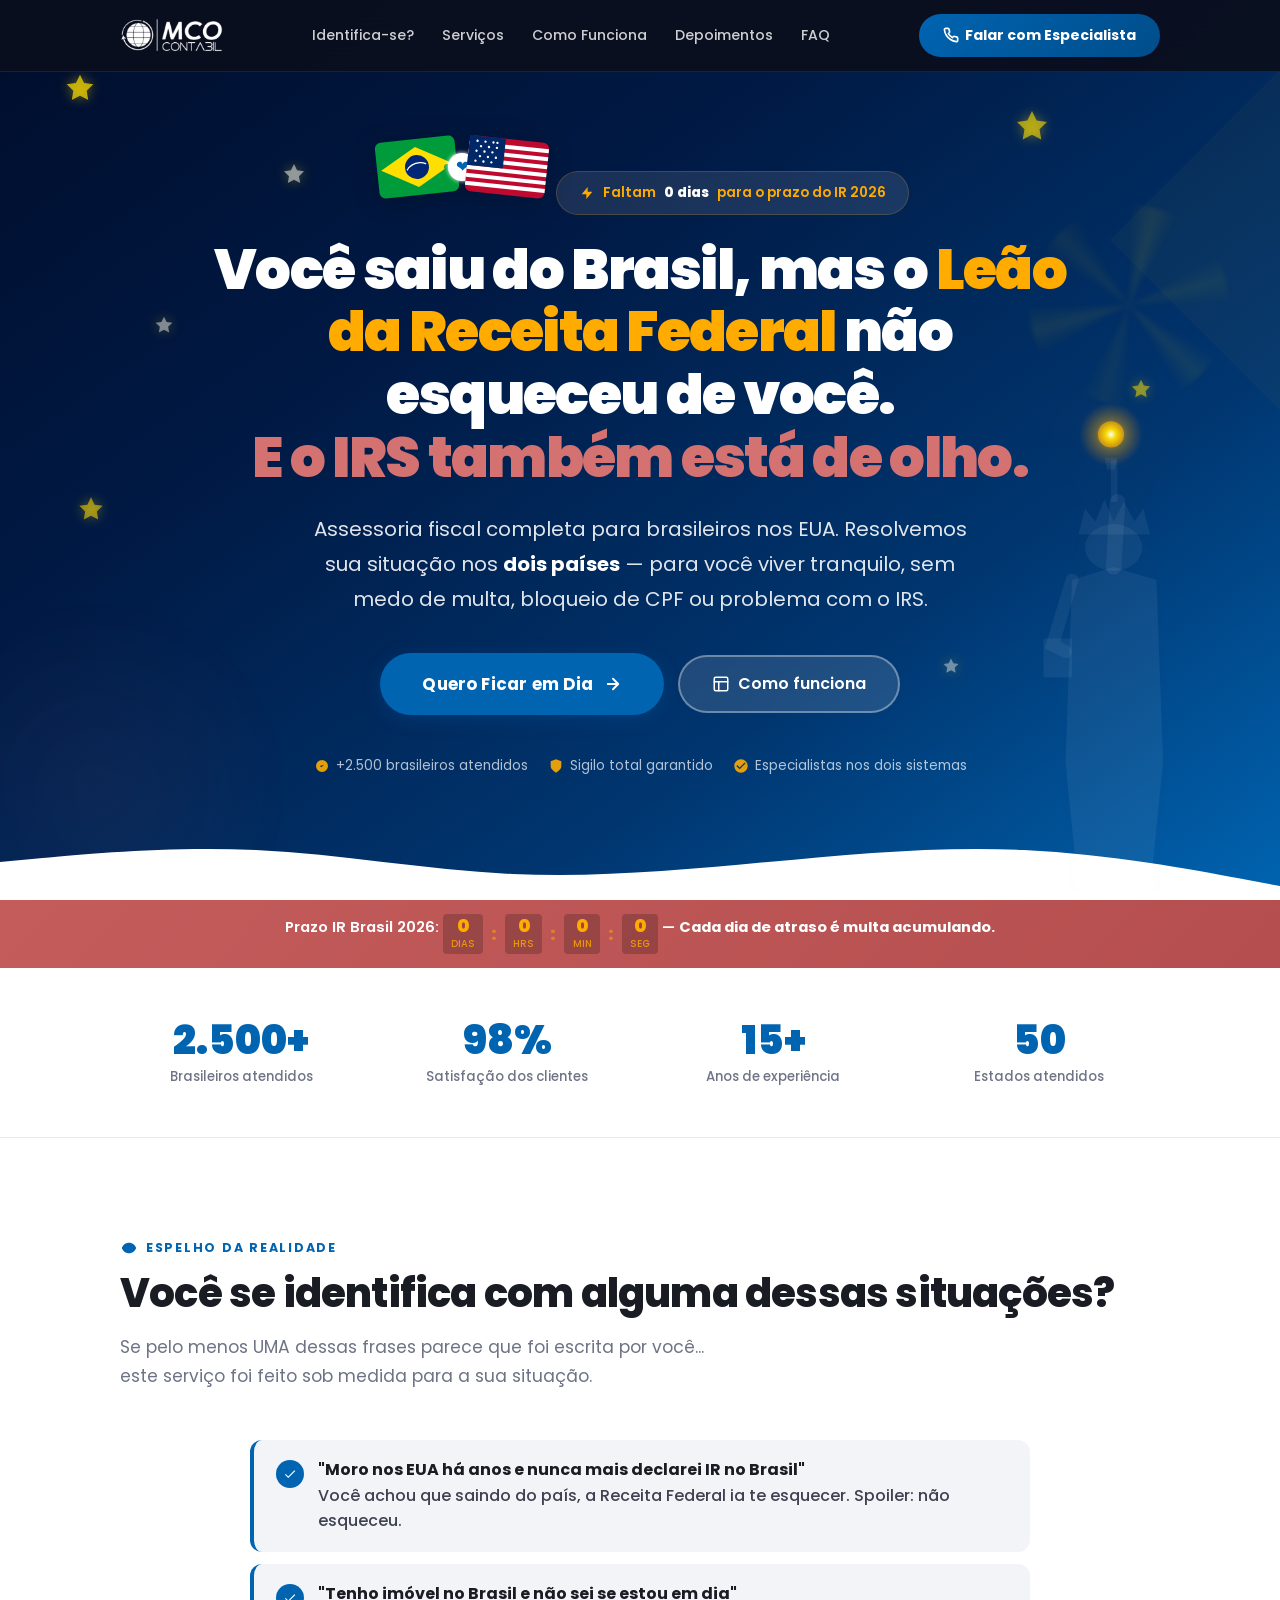
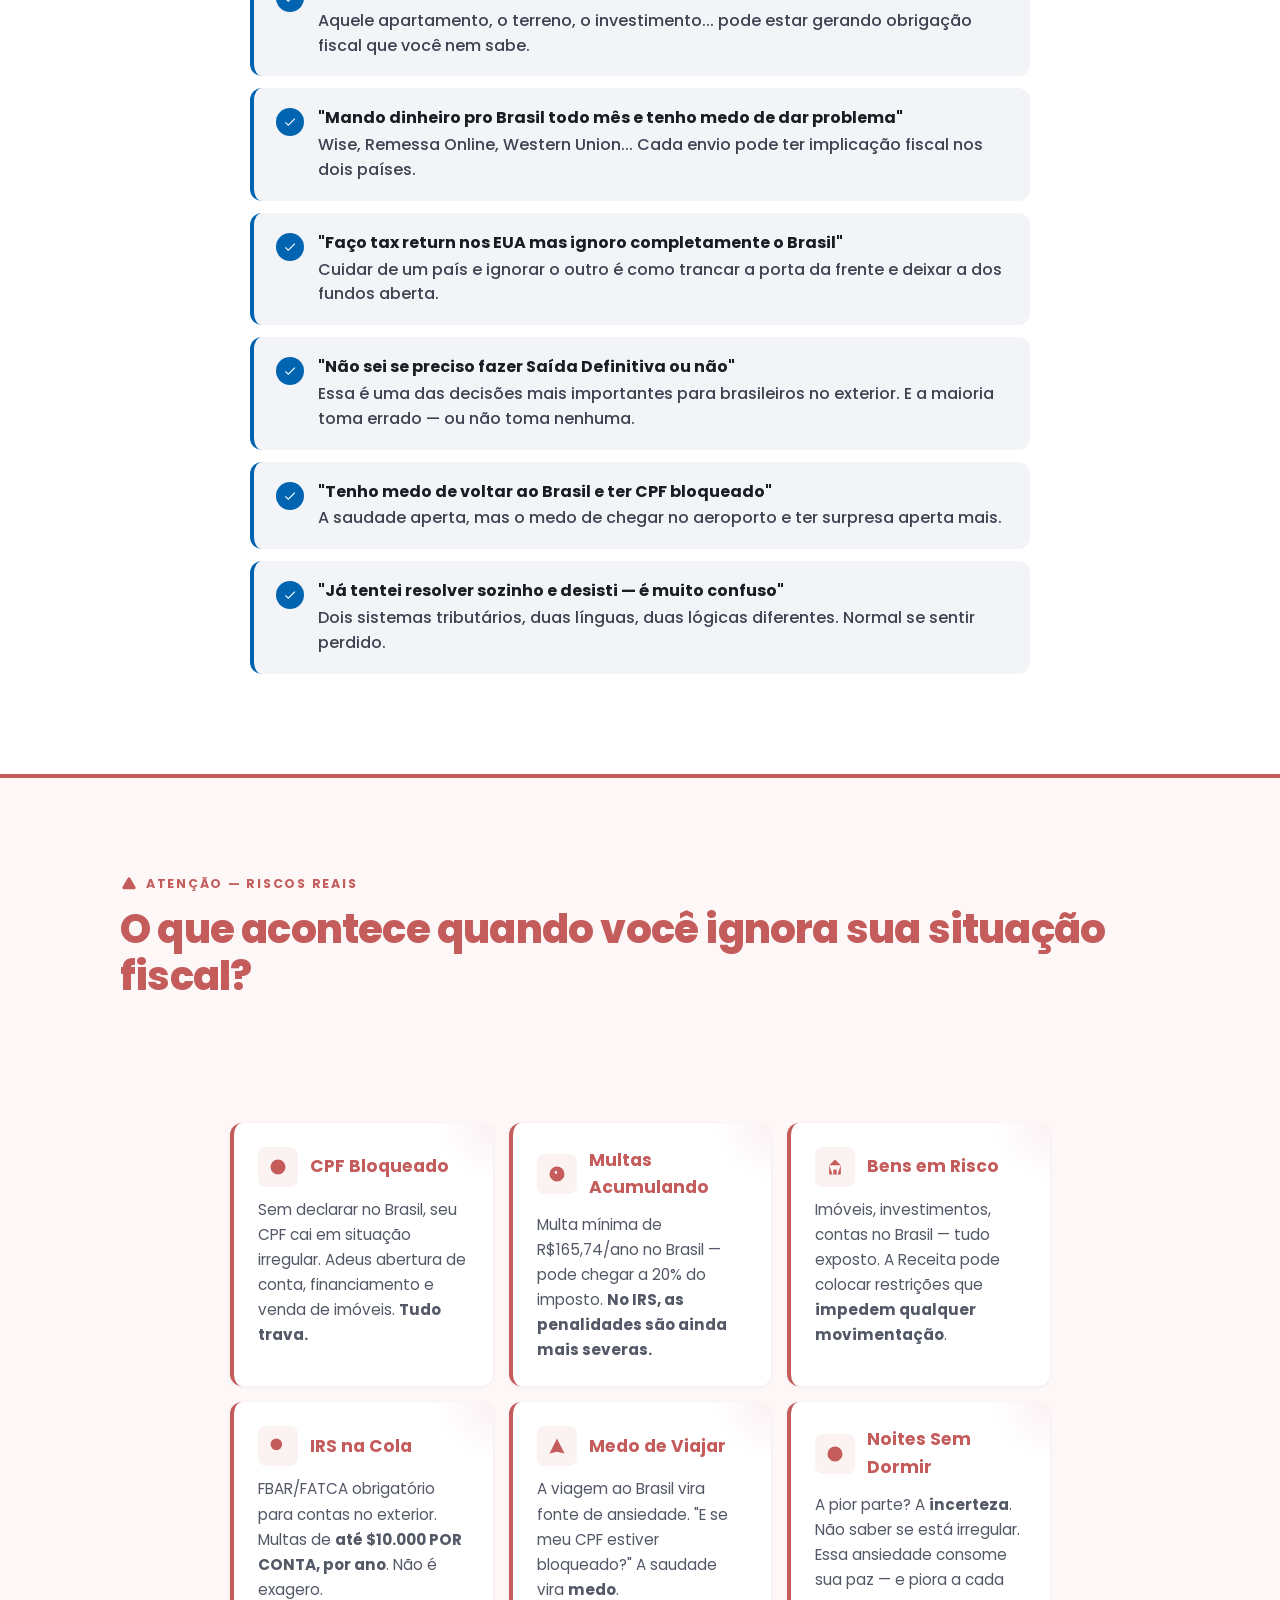
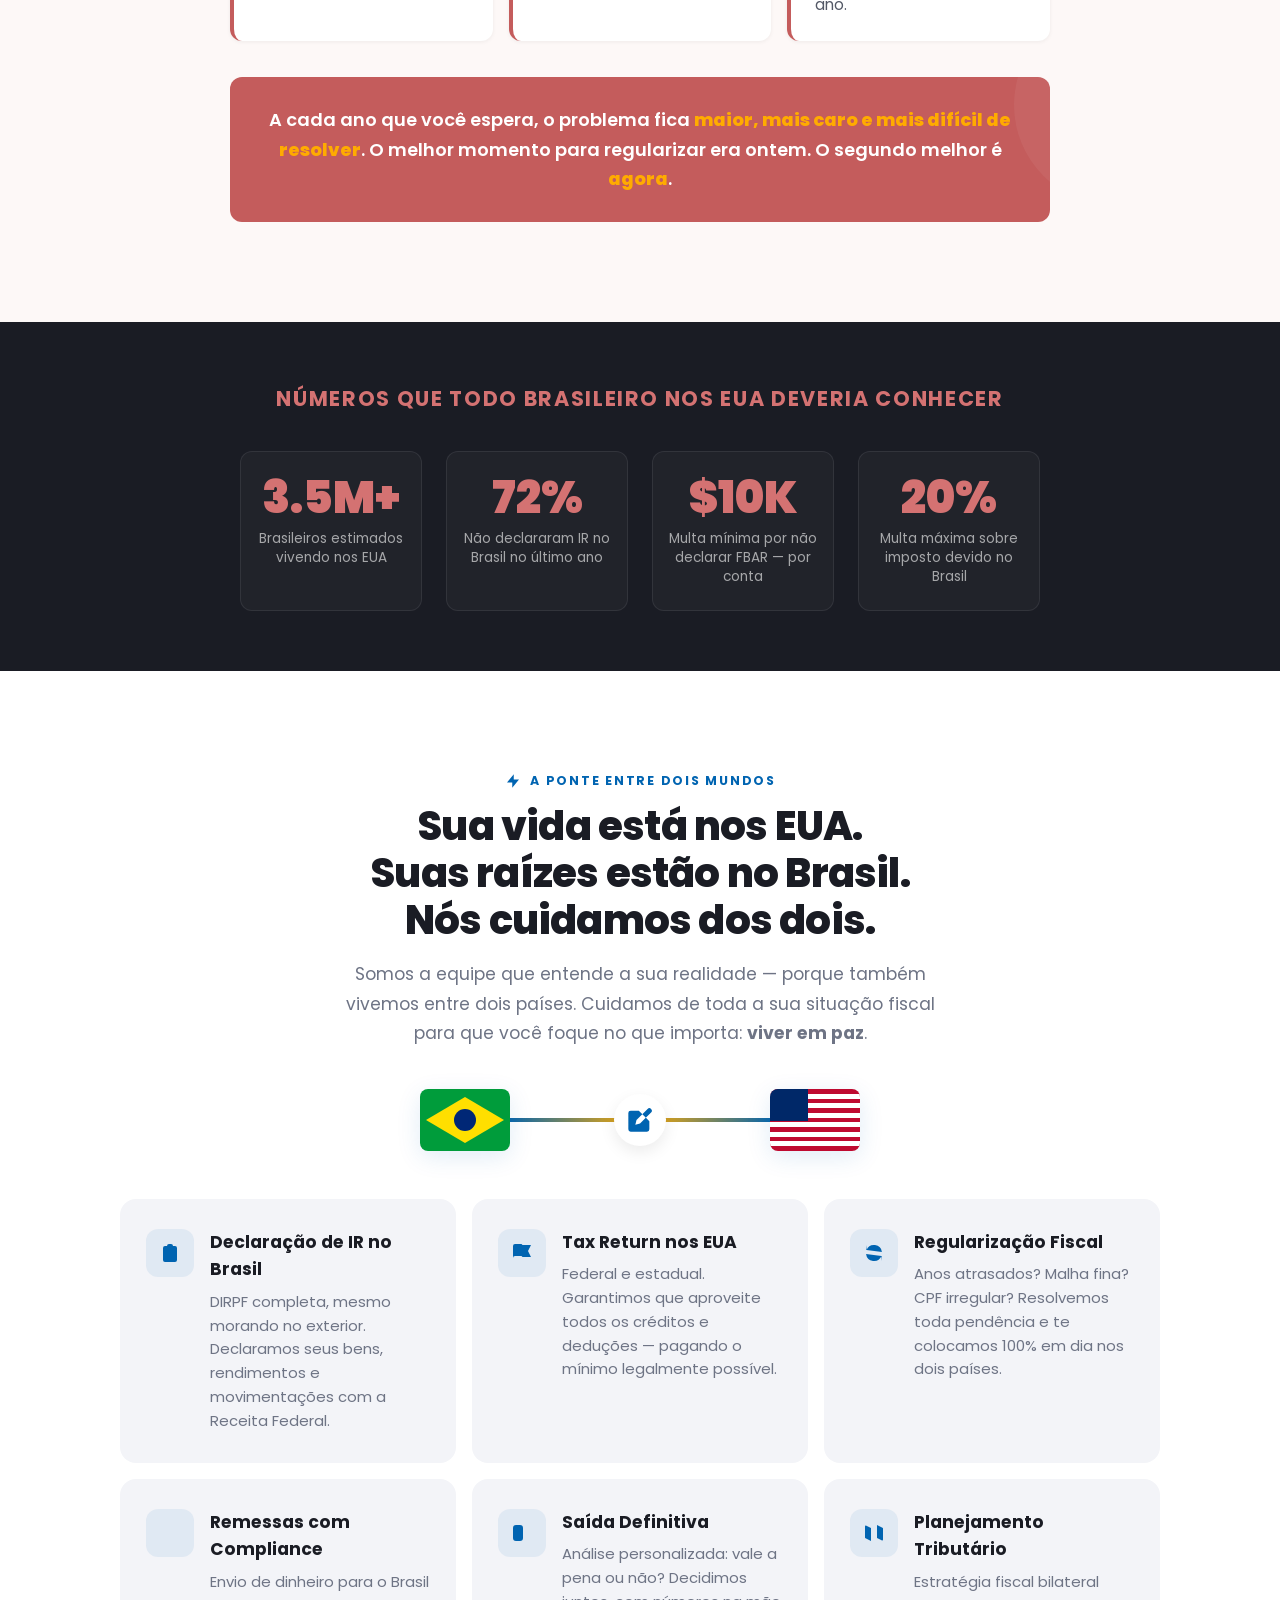
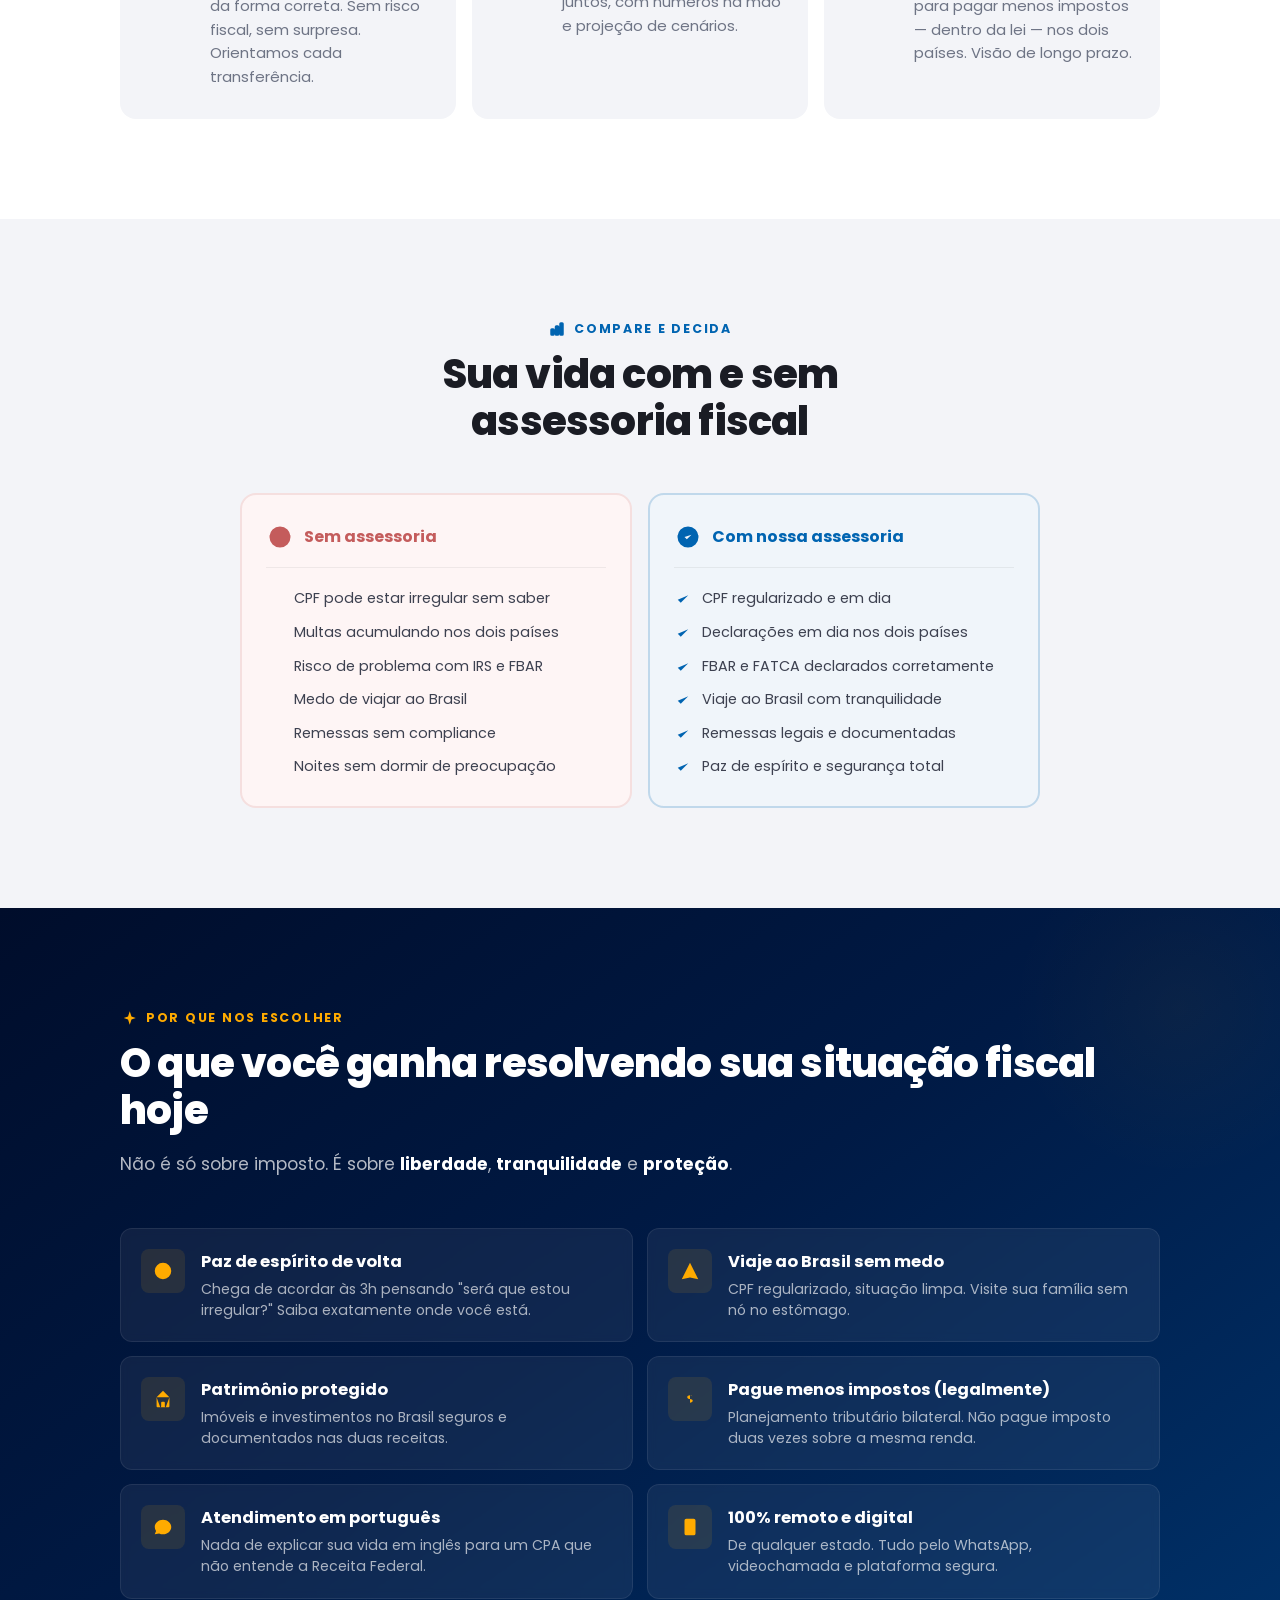
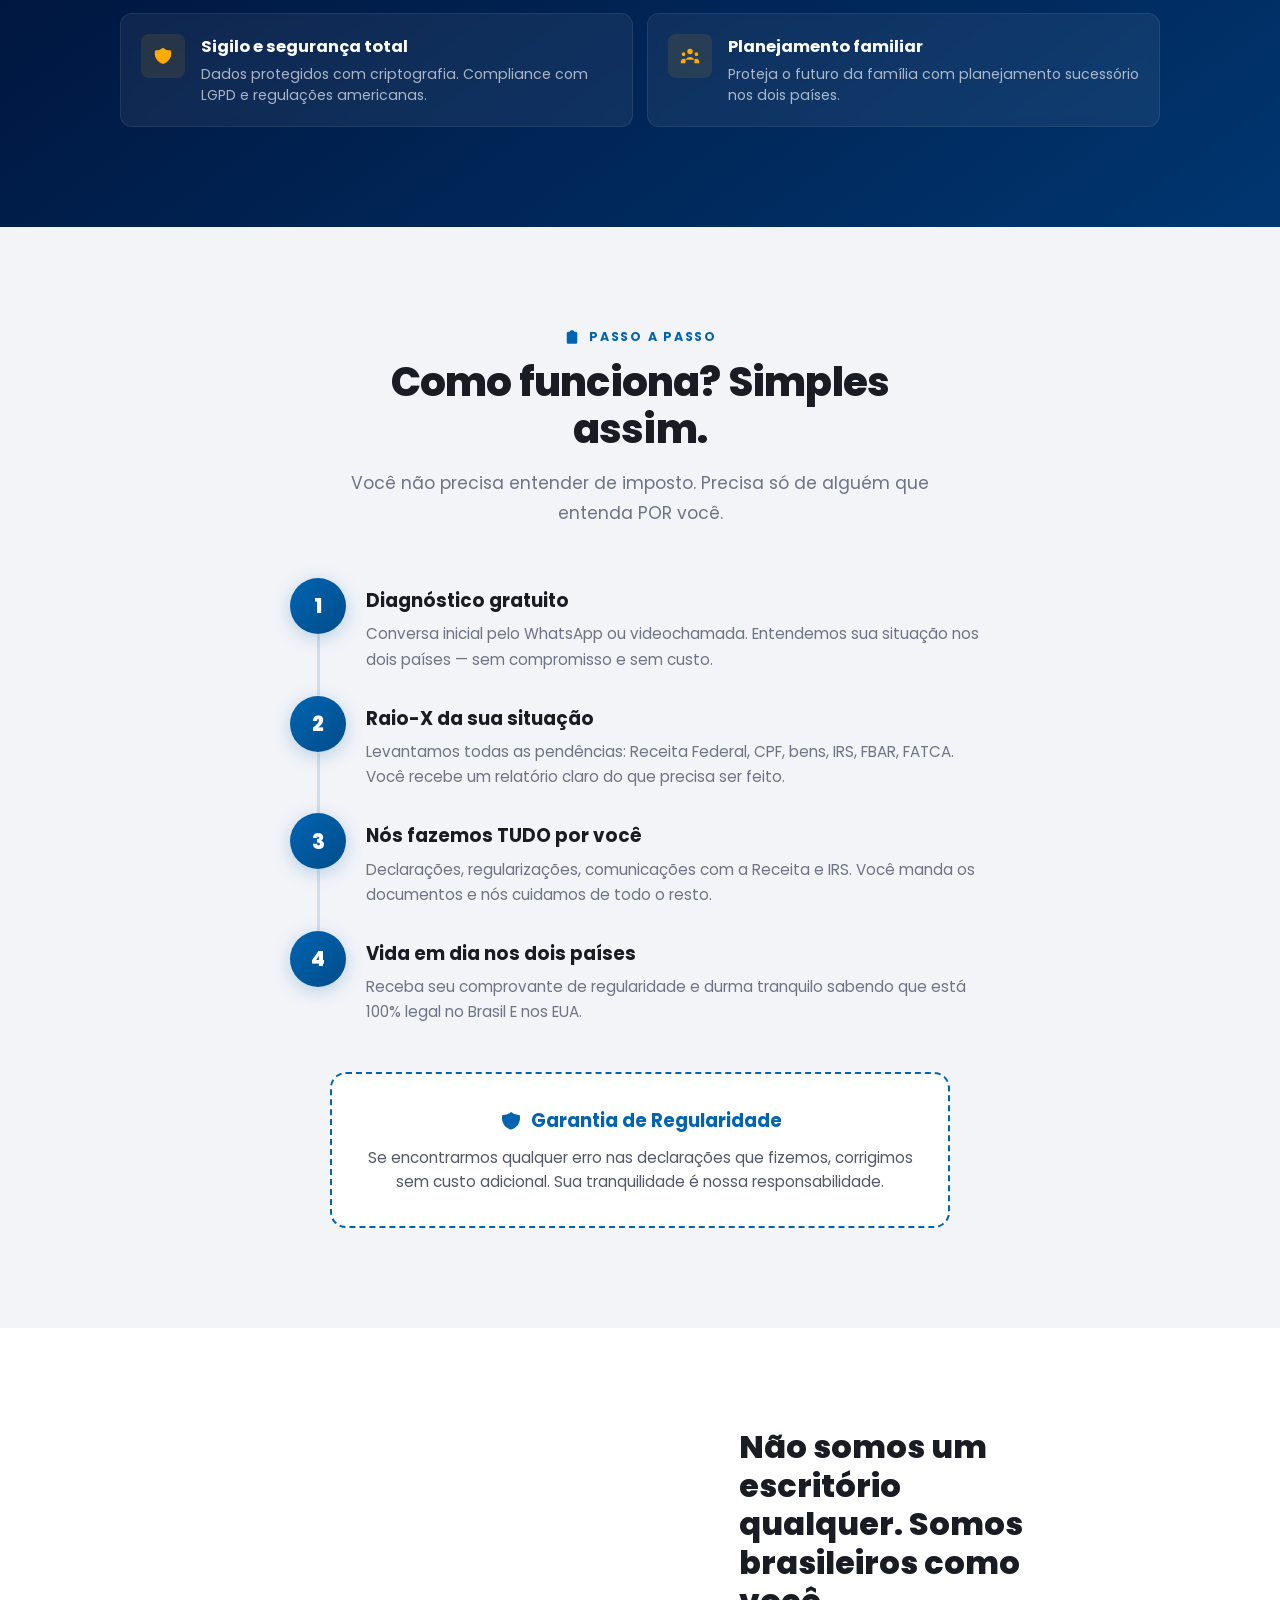
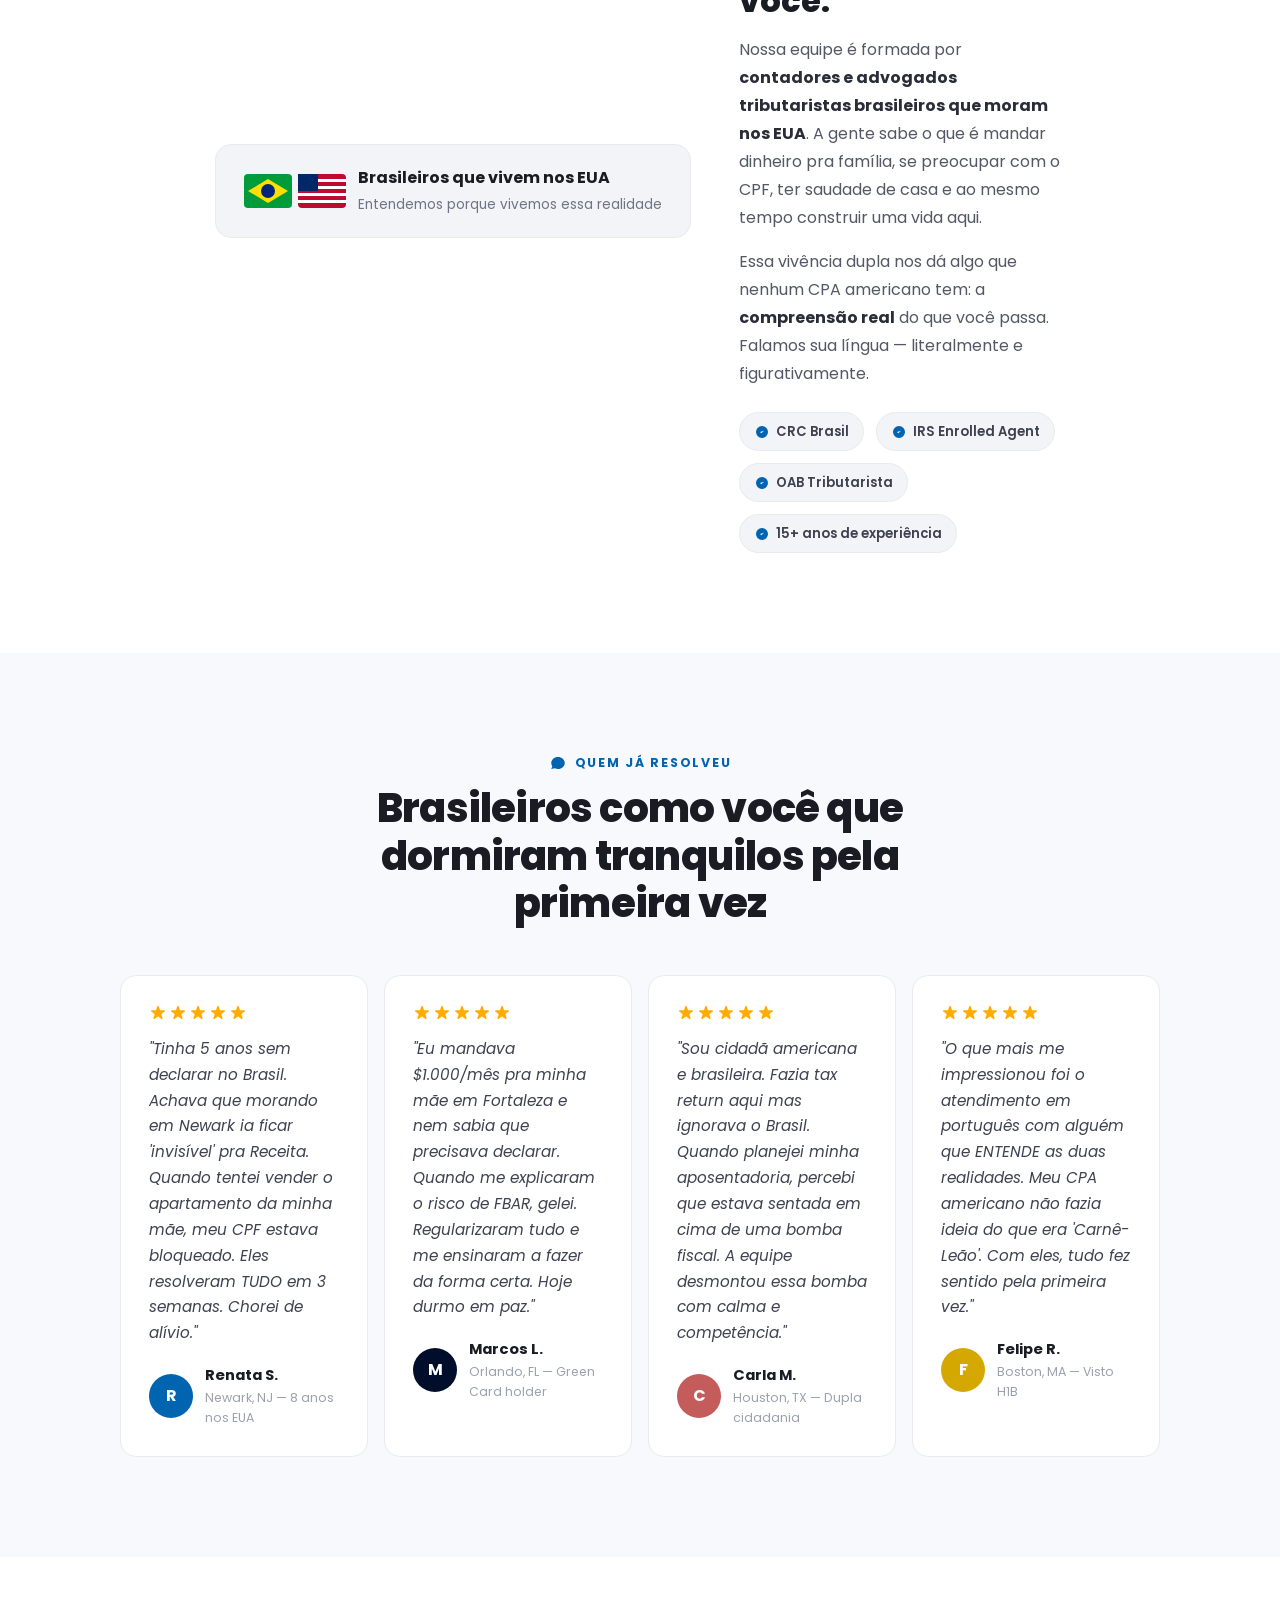
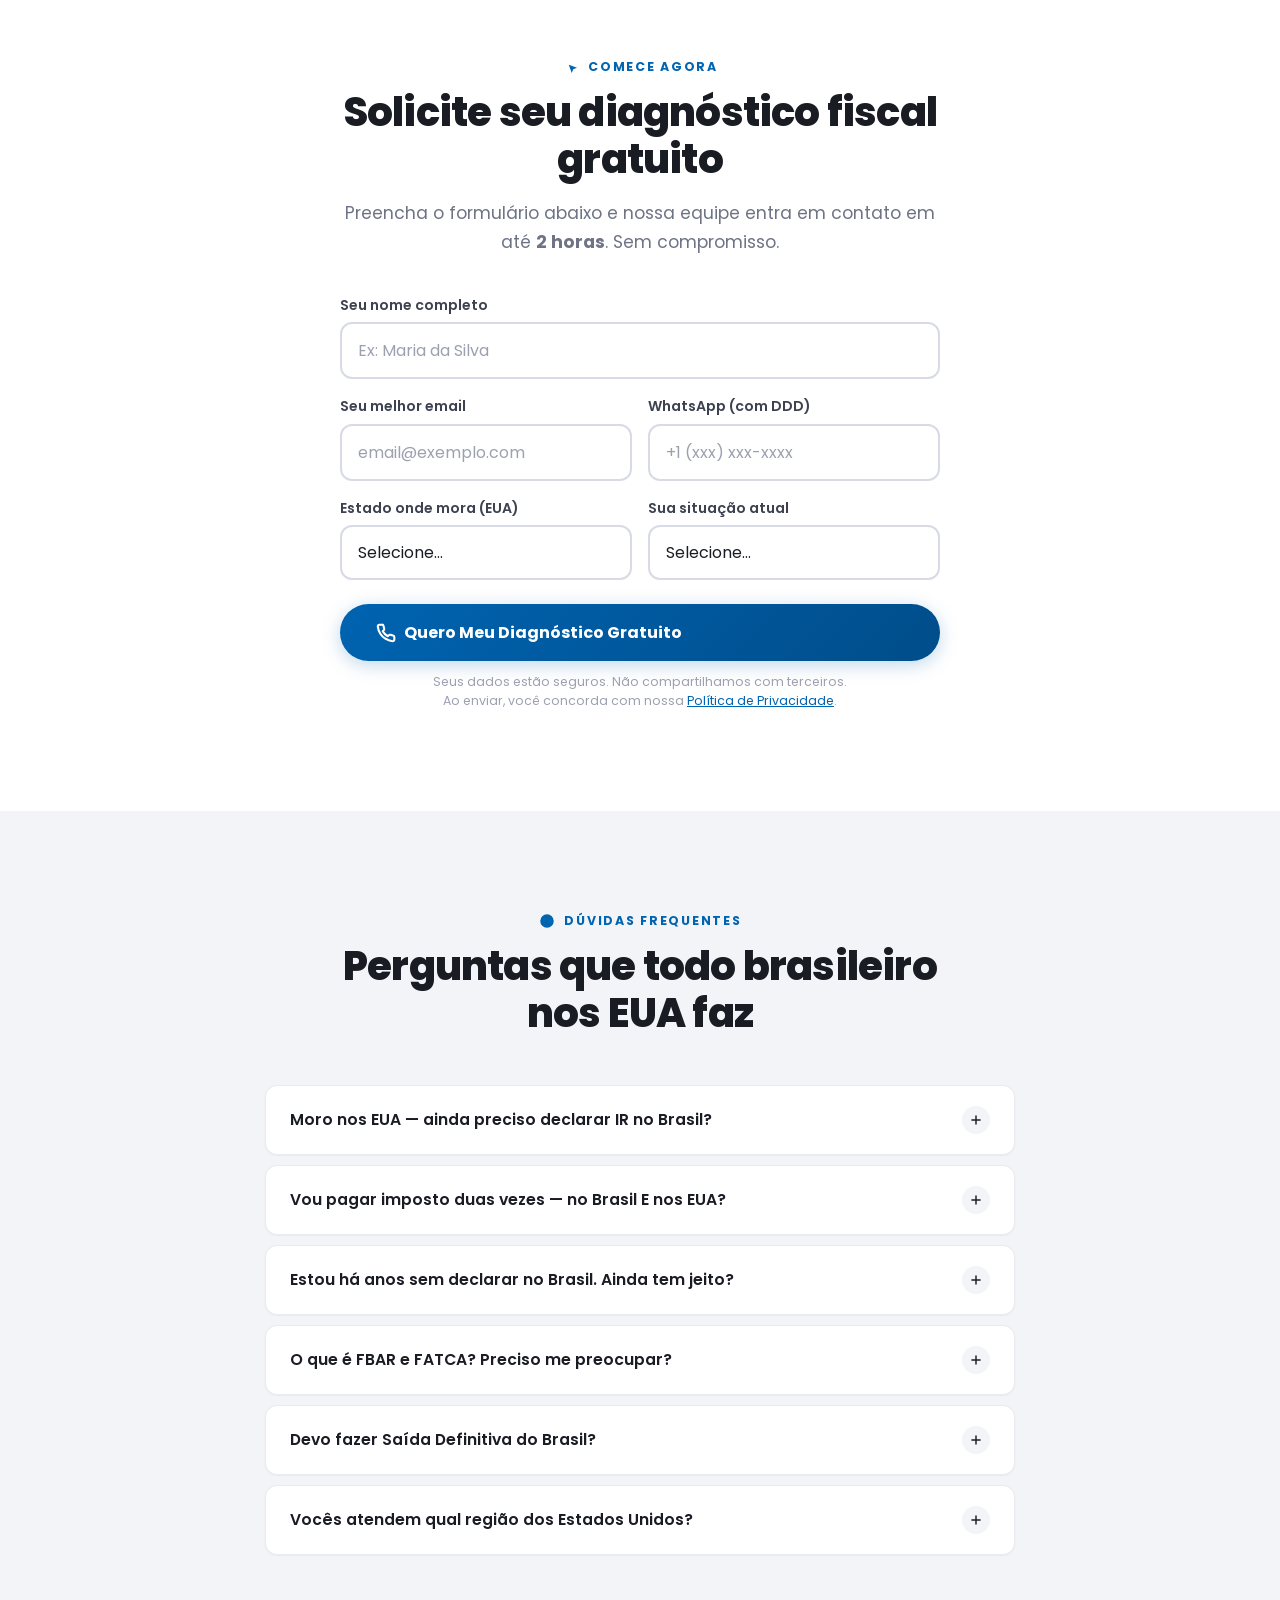
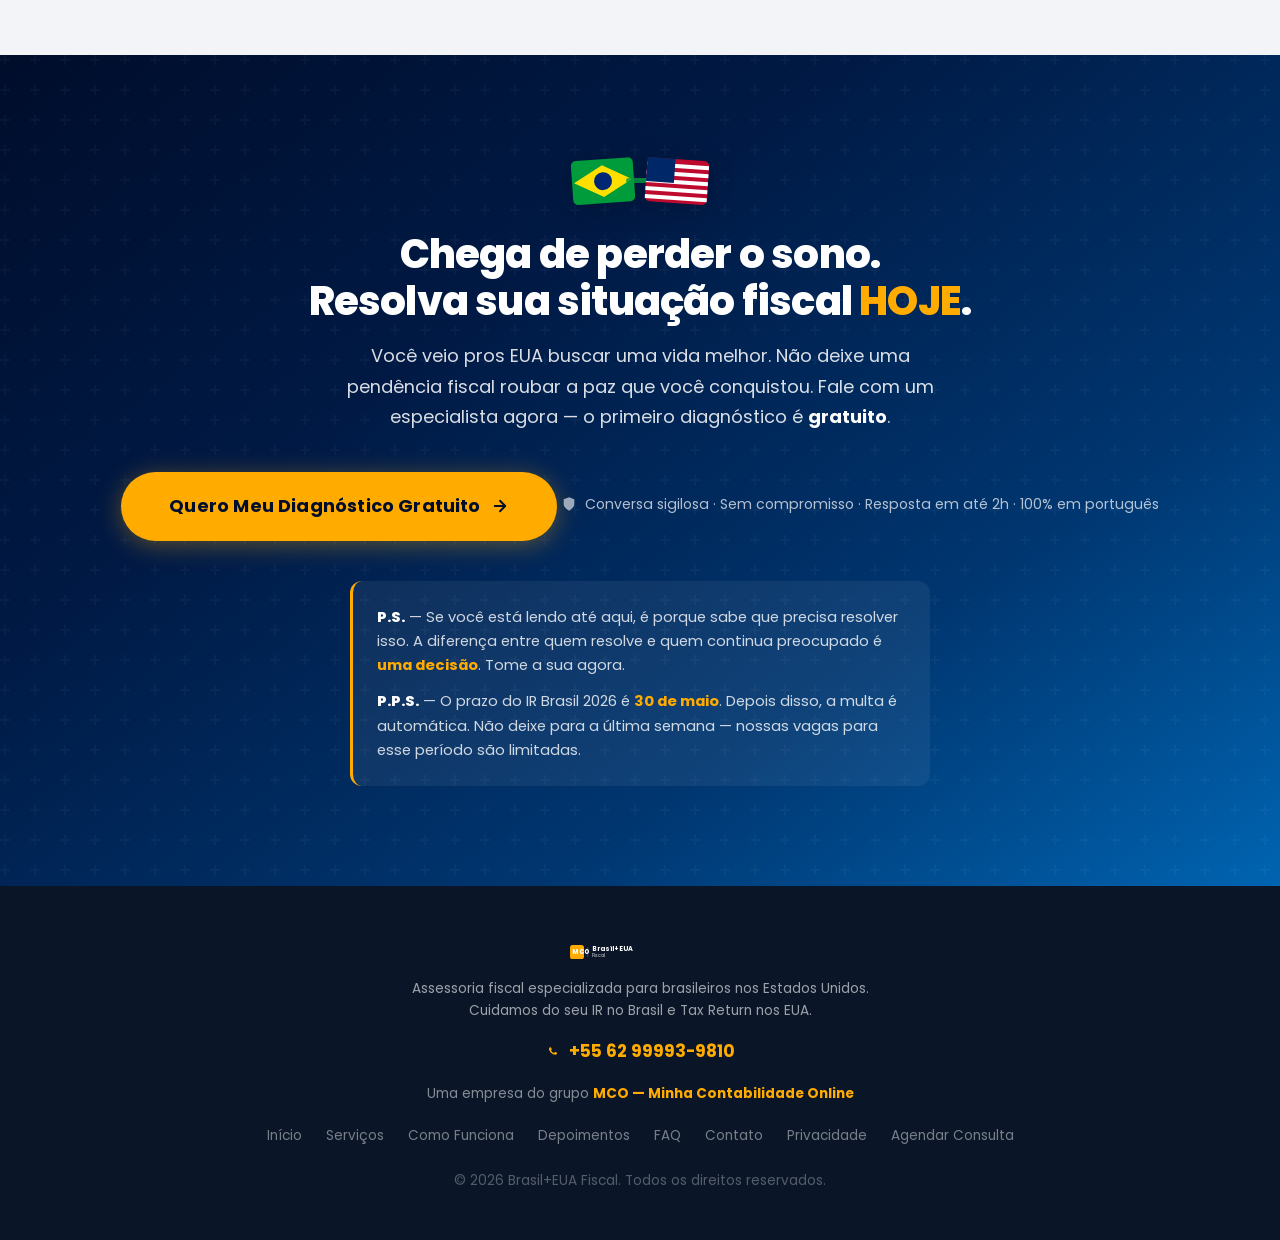
==== index.html @ 92f95b86 "feat: navbar escuro com logo branca MCO Contabil - Navbar background escuro (rgba(10,15,30,0.95)) - " ====
<!DOCTYPE html>
<html lang="pt-BR">
<head>
    <meta charset="UTF-8">
    <meta name="viewport" content="width=device-width, initial-scale=1.0">
    <title>Assessoria Fiscal para Brasileiros nos EUA | Brasil+EUA Fiscal</title>
    <meta name="description" content="Declaração de IR no Brasil e Tax Return nos EUA. Assessoria fiscal completa para brasileiros que moram nos Estados Unidos. Regularize sua situação nos dois países.">
    <meta name="keywords" content="imposto de renda Brasil exterior, tax return brasileiros EUA, FBAR, FATCA, saída definitiva, CPF irregular, assessoria fiscal bilateral">
    <meta property="og:title" content="Brasil+EUA Fiscal — Assessoria Fiscal para Brasileiros nos EUA">
    <meta property="og:description" content="Pare de perder o sono com sua situação fiscal. Cuidamos do seu IR no Brasil e Tax Return nos EUA.">
    <meta property="og:type" content="website">
    <meta name="robots" content="index, follow">
    <link rel="canonical" href="https://brasileuafiscal.com.br">

    <!-- Fonts — Poppins + Nunito Sans (identidade MCO) -->
    <link rel="preconnect" href="https://fonts.googleapis.com">
    <link rel="preconnect" href="https://fonts.gstatic.com" crossorigin>
    <link href="https://fonts.googleapis.com/css2?family=Poppins:wght@400;500;600;700;800;900&family=Nunito+Sans:wght@400;600;700&display=swap" rel="stylesheet">

    <!-- Styles -->
    <link rel="stylesheet" href="css/styles.css">

    <!-- GA4 (trocar G-XXXXXXXXXX pelo ID real) -->
    <!--
    <script async src="https://www.googletagmanager.com/gtag/js?id=G-XXXXXXXXXX"></script>
    <script>
        window.dataLayer = window.dataLayer || [];
        function gtag(){dataLayer.push(arguments);}
        gtag('js', new Date());
        gtag('config', 'G-XXXXXXXXXX');
    </script>
    -->

    <!-- Meta Pixel (trocar XXXXXXXXXXXXXXX pelo ID real) -->
    <!--
    <script>
        !function(f,b,e,v,n,t,s){if(f.fbq)return;n=f.fbq=function(){n.callMethod?
        n.callMethod.apply(n,arguments):n.queue.push(arguments)};if(!f._fbq)f._fbq=n;
        n.push=n;n.loaded=!0;n.version='2.0';n.queue=[];t=b.createElement(e);t.async=!0;
        t.src=v;s=b.getElementsByTagName(e)[0];s.parentNode.insertBefore(t,s)}(window,
        document,'script','https://connect.facebook.net/en_US/fbevents.js');
        fbq('init', 'XXXXXXXXXXXXXXX');
        fbq('track', 'PageView');
    </script>
    -->

    <!-- Favicon -->
    <link rel="icon" href="data:image/svg+xml,<svg xmlns='http://www.w3.org/2000/svg' viewBox='0 0 100 100'><rect width='100' height='100' rx='20' fill='%230064B1'/><text x='15' y='42' font-family='sans-serif' font-weight='800' font-size='30' fill='white'>BR</text><rect x='15' y='50' width='70' height='4' rx='2' fill='%23ffab00'/><text x='12' y='78' font-family='sans-serif' font-weight='800' font-size='30' fill='%23ffab00'>EUA</text></svg>">
</head>
<body>

    <!-- Scroll Progress -->
    <div class="scroll-progress"></div>

    <!-- ============================================
         NAVBAR
         ============================================ -->
    <nav class="navbar" id="navbar">
        <div class="container">
            <a href="#" class="navbar-brand">
                <img src="/assets/logo-mco-branca.webp" alt="MCO Contabil" style="height:36px">
            </a>

            <nav class="navbar-nav">
                <a href="#identifica">Identifica-se?</a>
                <a href="#solucao">Serviços</a>
                <a href="#como-funciona">Como Funciona</a>
                <a href="#depoimentos">Depoimentos</a>
                <a href="#faq">FAQ</a>
            </nav>

            <a href="#formulario" class="navbar-cta">
                <svg width="16" height="16" viewBox="0 0 24 24" fill="none" stroke="currentColor" stroke-width="2.5" stroke-linecap="round" stroke-linejoin="round"><path d="M22 16.92v3a2 2 0 01-2.18 2 19.79 19.79 0 01-8.63-3.07 19.5 19.5 0 01-6-6A19.79 19.79 0 012.12 4.18 2 2 0 014.11 2h3a2 2 0 012 1.72c.127.96.361 1.903.7 2.81a2 2 0 01-.45 2.11L8.09 9.91a16 16 0 006 6l1.27-1.27a2 2 0 012.11-.45c.907.339 1.85.573 2.81.7A2 2 0 0122 16.92z"/></svg>
                Falar com Especialista
            </a>

            <button class="hamburger" aria-label="Menu">
                <span></span>
                <span></span>
                <span></span>
            </button>
        </div>
    </nav>

    <!-- Mobile Menu -->
    <div class="mobile-menu-overlay"></div>
    <div class="mobile-menu">
        <a href="#identifica">Identifica-se?</a>
        <a href="#solucao">Serviços</a>
        <a href="#como-funciona">Como Funciona</a>
        <a href="#depoimentos">Depoimentos</a>
        <a href="#faq">FAQ</a>
        <a href="#formulario" class="navbar-cta">Falar com Especialista</a>
    </div>

    <!-- ============================================
         HERO
         ============================================ -->
    <section class="hero" id="inicio">
        <!-- Floating shapes -->
        <div class="hero-shape hero-shape-diamond"></div>
        <div class="hero-shape hero-shape-circle"></div>
        <div class="hero-shape hero-shape-stars"></div>

        <!-- American Dream Animation -->
        <div class="dream-scene" aria-hidden="true">
            <!-- Estrelas grandes e brilhantes -->
            <svg class="dream-star dream-star-1" viewBox="0 0 24 24"><path d="M12 2l3.09 6.26L22 9.27l-5 4.87 1.18 6.88L12 17.77l-6.18 3.25L7 14.14 2 9.27l6.91-1.01L12 2z" fill="currentColor"/></svg>
            <svg class="dream-star dream-star-2" viewBox="0 0 24 24"><path d="M12 2l3.09 6.26L22 9.27l-5 4.87 1.18 6.88L12 17.77l-6.18 3.25L7 14.14 2 9.27l6.91-1.01L12 2z" fill="currentColor"/></svg>
            <svg class="dream-star dream-star-3" viewBox="0 0 24 24"><path d="M12 2l3.09 6.26L22 9.27l-5 4.87 1.18 6.88L12 17.77l-6.18 3.25L7 14.14 2 9.27l6.91-1.01L12 2z" fill="currentColor"/></svg>
            <svg class="dream-star dream-star-4" viewBox="0 0 24 24"><path d="M12 2l3.09 6.26L22 9.27l-5 4.87 1.18 6.88L12 17.77l-6.18 3.25L7 14.14 2 9.27l6.91-1.01L12 2z" fill="currentColor"/></svg>
            <svg class="dream-star dream-star-5" viewBox="0 0 24 24"><path d="M12 2l3.09 6.26L22 9.27l-5 4.87 1.18 6.88L12 17.77l-6.18 3.25L7 14.14 2 9.27l6.91-1.01L12 2z" fill="currentColor"/></svg>
            <svg class="dream-star dream-star-6" viewBox="0 0 24 24"><path d="M12 2l3.09 6.26L22 9.27l-5 4.87 1.18 6.88L12 17.77l-6.18 3.25L7 14.14 2 9.27l6.91-1.01L12 2z" fill="currentColor"/></svg>
            <svg class="dream-star dream-star-7" viewBox="0 0 24 24"><path d="M12 2l3.09 6.26L22 9.27l-5 4.87 1.18 6.88L12 17.77l-6.18 3.25L7 14.14 2 9.27l6.91-1.01L12 2z" fill="currentColor"/></svg>

            <!-- Estátua da Liberdade silhueta -->
            <svg class="dream-liberty-svg" viewBox="0 0 200 400" fill="none" xmlns="http://www.w3.org/2000/svg">
                <!-- Tocha com glow -->
                <circle cx="90" cy="28" r="22" fill="url(#torch-glow)" opacity="0.8">
                    <animate attributeName="r" values="22;26;22" dur="3s" repeatCount="indefinite"/>
                    <animate attributeName="opacity" values="0.6;1;0.6" dur="3s" repeatCount="indefinite"/>
                </circle>
                <circle cx="90" cy="28" r="10" fill="url(#torch-flame)">
                    <animate attributeName="r" values="10;13;10" dur="2s" repeatCount="indefinite"/>
                </circle>
                <!-- Braço e tocha -->
                <path d="M90 48 L90 80 L95 80 L95 48Z" fill="currentColor"/>
                <path d="M85 46 L95 46 L93 55 L87 55Z" fill="currentColor"/>
                <!-- Coroa -->
                <path d="M65 105 L70 85 L78 95 L85 78 L92 95 L100 80 L108 95 L115 85 L120 105Z" fill="currentColor"/>
                <!-- Cabeça -->
                <ellipse cx="92" cy="115" rx="22" ry="18" fill="currentColor"/>
                <!-- Corpo / Manto -->
                <path d="M60 140 L92 130 L125 140 L130 280 L120 380 L65 380 L55 280Z" fill="currentColor"/>
                <!-- Braço direito (segurando tocha) -->
                <path d="M92 130 L95 80" stroke="currentColor" stroke-width="12" stroke-linecap="round"/>
                <!-- Braço esquerdo (segurando livro) -->
                <path d="M60 140 L45 190 L55 195" stroke="currentColor" stroke-width="10" stroke-linecap="round"/>
                <!-- Livro -->
                <rect x="38" y="185" width="22" height="30" rx="2" fill="currentColor"/>
                <!-- Base/Pedestal -->
                <path d="M50 380 L45 395 L140 395 L135 380Z" fill="currentColor"/>
                <path d="M40 395 L35 400 L150 400 L145 395Z" fill="currentColor"/>
                <defs>
                    <radialGradient id="torch-glow">
                        <stop offset="0%" stop-color="#ffdf00" stop-opacity="0.9"/>
                        <stop offset="50%" stop-color="#ffab00" stop-opacity="0.4"/>
                        <stop offset="100%" stop-color="#ff8c00" stop-opacity="0"/>
                    </radialGradient>
                    <radialGradient id="torch-flame">
                        <stop offset="0%" stop-color="#ffffff" stop-opacity="1"/>
                        <stop offset="40%" stop-color="#ffdf00" stop-opacity="0.9"/>
                        <stop offset="100%" stop-color="#ffab00" stop-opacity="0.6"/>
                    </radialGradient>
                </defs>
            </svg>

            <!-- Raios de luz da tocha -->
            <div class="dream-torch-rays"></div>
        </div>

        <div class="container">
            <div class="hero-content">
                <!-- SVG Integrated Flags -->
                <div class="hero-flags-svg animate-on-scroll">
                    <svg width="180" height="68" viewBox="0 0 180 68" fill="none" xmlns="http://www.w3.org/2000/svg">
                        <!-- Brazilian Flag -->
                        <g transform="rotate(-6 45 34)">
                            <rect x="5" y="6" width="80" height="56" rx="6" fill="#009c3b"/>
                            <path d="M45 14L81 34L45 54L9 34Z" fill="#ffdf00"/>
                            <circle cx="45" cy="34" r="12" fill="#002776"/>
                            <path d="M35 36C38 32 42 30 48 30C50 30 52 30.5 54 31.5" stroke="#fff" stroke-width="1.2" fill="none" stroke-linecap="round"/>
                        </g>
                        <!-- Connector glow -->
                        <rect x="72" y="31" width="36" height="6" rx="3" fill="url(#bridge-grad)" opacity="0.9"/>
                        <circle cx="90" cy="34" r="14" fill="white" filter="url(#glow)"/>
                        <text x="90" y="39" text-anchor="middle" font-size="16" fill="#0064B1">&#x2764;</text>
                        <!-- US Flag -->
                        <g transform="rotate(6 135 34)">
                            <rect x="95" y="6" width="80" height="56" rx="6" fill="#bf0a30"/>
                            <rect x="95" y="12" width="80" height="4" fill="#fff"/>
                            <rect x="95" y="20" width="80" height="4" fill="#fff"/>
                            <rect x="95" y="28" width="80" height="4" fill="#fff"/>
                            <rect x="95" y="36" width="80" height="4" fill="#fff"/>
                            <rect x="95" y="44" width="80" height="4" fill="#fff"/>
                            <rect x="95" y="52" width="80" height="4" fill="#fff"/>
                            <rect x="95" y="6" width="36" height="30" fill="#002868"/>
                            <g fill="#fff" font-size="5">
                                <circle cx="103" cy="11" r="1.2"/><circle cx="111" cy="11" r="1.2"/><circle cx="119" cy="11" r="1.2"/><circle cx="123" cy="11" r="1.2"/>
                                <circle cx="107" cy="16" r="1.2"/><circle cx="115" cy="16" r="1.2"/><circle cx="123" cy="16" r="1.2"/>
                                <circle cx="103" cy="21" r="1.2"/><circle cx="111" cy="21" r="1.2"/><circle cx="119" cy="21" r="1.2"/>
                                <circle cx="107" cy="26" r="1.2"/><circle cx="115" cy="26" r="1.2"/><circle cx="123" cy="26" r="1.2"/>
                                <circle cx="103" cy="31" r="1.2"/><circle cx="111" cy="31" r="1.2"/><circle cx="119" cy="31" r="1.2"/>
                            </g>
                        </g>
                        <defs>
                            <linearGradient id="bridge-grad" x1="72" y1="34" x2="108" y2="34">
                                <stop offset="0%" stop-color="#009c3b"/>
                                <stop offset="35%" stop-color="#ffdf00"/>
                                <stop offset="65%" stop-color="#bf0a30"/>
                                <stop offset="100%" stop-color="#002868"/>
                            </linearGradient>
                            <filter id="glow" x="-50%" y="-50%" width="200%" height="200%">
                                <feGaussianBlur stdDeviation="2" result="blur"/>
                                <feMerge><feMergeNode in="blur"/><feMergeNode in="SourceGraphic"/></feMerge>
                            </filter>
                        </defs>
                    </svg>
                </div>

                <div class="hero-badge animate-on-scroll">
                    <svg width="16" height="16" viewBox="0 0 24 24" fill="currentColor"><path d="M13 10V3L4 14h7v7l9-11h-7z"/></svg>
                    Faltam <span class="countdown-inline"><span class="countdown-days">--</span> dias</span> para o prazo do IR 2026
                </div>

                <h1 class="animate-on-scroll">
                    Você saiu do Brasil, mas o <span class="highlight">Leão da Receita Federal</span> não esqueceu de você.<br>
                    <span class="highlight-red">E o IRS também está de olho.</span>
                </h1>

                <p class="hero-sub animate-on-scroll">
                    Assessoria fiscal completa para brasileiros nos EUA. Resolvemos sua situação nos <strong>dois países</strong> — para você viver tranquilo, sem medo de multa, bloqueio de CPF ou problema com o IRS.
                </p>

                <div class="hero-cta-group animate-on-scroll">
                    <a href="#formulario" class="btn-primary">
                        Quero Ficar em Dia
                        <svg width="18" height="18" viewBox="0 0 24 24" fill="none" stroke="currentColor" stroke-width="2.5" stroke-linecap="round" stroke-linejoin="round"><path d="M5 12h14M12 5l7 7-7 7"/></svg>
                    </a>
                    <a href="#como-funciona" class="btn-secondary">
                        <svg width="18" height="18" viewBox="0 0 24 24" fill="none" stroke="currentColor" stroke-width="2" stroke-linecap="round" stroke-linejoin="round"><rect x="3" y="3" width="18" height="18" rx="2"/><path d="M3 9h18M9 21V9"/></svg>
                        Como funciona
                    </a>
                </div>

                <div class="hero-trust animate-on-scroll">
                    <div class="hero-trust-item">
                        <svg viewBox="0 0 24 24"><path d="M9 12l2 2 4-4m6 2a9 9 0 11-18 0 9 9 0 0118 0z"/></svg>
                        +2.500 brasileiros atendidos
                    </div>
                    <div class="hero-trust-item">
                        <svg viewBox="0 0 24 24"><path d="M12 22s8-4 8-10V5l-8-3-8 3v7c0 6 8 10 8 10z"/></svg>
                        Sigilo total garantido
                    </div>
                    <div class="hero-trust-item">
                        <svg viewBox="0 0 24 24"><path d="M12 2C6.48 2 2 6.48 2 12s4.48 10 10 10 10-4.48 10-10S17.52 2 12 2zm-2 15l-5-5 1.41-1.41L10 14.17l7.59-7.59L19 8l-9 9z"/></svg>
                        Especialistas nos dois sistemas
                    </div>
                </div>
            </div>
        </div>

        <div class="hero-wave">
            <svg viewBox="0 0 1440 80" preserveAspectRatio="none" xmlns="http://www.w3.org/2000/svg">
                <path d="M0 40L48 36C96 32 192 24 288 28C384 32 480 48 576 52C672 56 768 48 864 40C960 32 1056 24 1152 28C1248 32 1344 48 1392 56L1440 64V80H0V40Z"/>
            </svg>
        </div>
    </section>

    <!-- ============================================
         URGENCY BAR + COUNTDOWN
         ============================================ -->
    <div class="urgency-bar">
        <span>Prazo IR Brasil 2026:</span>
        <span class="countdown">
            <span class="countdown-unit"><span class="countdown-number countdown-days">--</span><span class="countdown-label">dias</span></span>
            <span class="countdown-sep">:</span>
            <span class="countdown-unit"><span class="countdown-number countdown-hours">--</span><span class="countdown-label">hrs</span></span>
            <span class="countdown-sep">:</span>
            <span class="countdown-unit"><span class="countdown-number countdown-mins">--</span><span class="countdown-label">min</span></span>
            <span class="countdown-sep">:</span>
            <span class="countdown-unit"><span class="countdown-number countdown-secs">--</span><span class="countdown-label">seg</span></span>
        </span>
        — <strong>Cada dia de atraso é multa acumulando.</strong>
    </div>

    <!-- ============================================
         STATS BAR
         ============================================ -->
    <section class="stats-bar">
        <div class="container">
            <div class="stats-grid">
                <div class="stat-item animate-on-scroll">
                    <div class="stat-number" data-target="2500" data-suffix="+">0</div>
                    <div class="stat-label">Brasileiros atendidos</div>
                </div>
                <div class="stat-item animate-on-scroll">
                    <div class="stat-number" data-target="98" data-suffix="%">0</div>
                    <div class="stat-label">Satisfação dos clientes</div>
                </div>
                <div class="stat-item animate-on-scroll">
                    <div class="stat-number" data-target="15" data-suffix="+">0</div>
                    <div class="stat-label">Anos de experiência</div>
                </div>
                <div class="stat-item animate-on-scroll">
                    <div class="stat-number" data-target="50" data-suffix="">0</div>
                    <div class="stat-label">Estados atendidos</div>
                </div>
            </div>
        </div>
    </section>

    <!-- ============================================
         VOCÊ SE IDENTIFICA?
         ============================================ -->
    <section class="identify" id="identifica">
        <div class="container">
            <div class="section-label animate-on-scroll">
                <svg viewBox="0 0 24 24"><path d="M15 12a3 3 0 11-6 0 3 3 0 016 0z"/><path d="M2.458 12C3.732 7.943 7.523 5 12 5c4.478 0 8.268 2.943 9.542 7-1.274 4.057-5.064 7-9.542 7-4.477 0-8.268-2.943-9.542-7z"/></svg>
                Espelho da realidade
            </div>
            <h2 class="section-title animate-on-scroll">Você se identifica com alguma dessas situações?</h2>
            <p class="section-subtitle animate-on-scroll">Se pelo menos UMA dessas frases parece que foi escrita por você... este serviço foi feito sob medida para a sua situação.</p>

            <div class="identify-grid">
                <div class="identify-item animate-on-scroll">
                    <div class="identify-icon"><svg viewBox="0 0 24 24" fill="white"><path d="M9 16.17L4.83 12l-1.42 1.41L9 19 21 7l-1.41-1.41L9 16.17z"/></svg></div>
                    <div class="identify-text"><strong>"Moro nos EUA há anos e nunca mais declarei IR no Brasil"</strong>Você achou que saindo do país, a Receita Federal ia te esquecer. Spoiler: não esqueceu.</div>
                </div>
                <div class="identify-item animate-on-scroll">
                    <div class="identify-icon"><svg viewBox="0 0 24 24" fill="white"><path d="M9 16.17L4.83 12l-1.42 1.41L9 19 21 7l-1.41-1.41L9 16.17z"/></svg></div>
                    <div class="identify-text"><strong>"Tenho imóvel no Brasil e não sei se estou em dia"</strong>Aquele apartamento, o terreno, o investimento... pode estar gerando obrigação fiscal que você nem sabe.</div>
                </div>
                <div class="identify-item animate-on-scroll">
                    <div class="identify-icon"><svg viewBox="0 0 24 24" fill="white"><path d="M9 16.17L4.83 12l-1.42 1.41L9 19 21 7l-1.41-1.41L9 16.17z"/></svg></div>
                    <div class="identify-text"><strong>"Mando dinheiro pro Brasil todo mês e tenho medo de dar problema"</strong>Wise, Remessa Online, Western Union... Cada envio pode ter implicação fiscal nos dois países.</div>
                </div>
                <div class="identify-item animate-on-scroll">
                    <div class="identify-icon"><svg viewBox="0 0 24 24" fill="white"><path d="M9 16.17L4.83 12l-1.42 1.41L9 19 21 7l-1.41-1.41L9 16.17z"/></svg></div>
                    <div class="identify-text"><strong>"Faço tax return nos EUA mas ignoro completamente o Brasil"</strong>Cuidar de um país e ignorar o outro é como trancar a porta da frente e deixar a dos fundos aberta.</div>
                </div>
                <div class="identify-item animate-on-scroll">
                    <div class="identify-icon"><svg viewBox="0 0 24 24" fill="white"><path d="M9 16.17L4.83 12l-1.42 1.41L9 19 21 7l-1.41-1.41L9 16.17z"/></svg></div>
                    <div class="identify-text"><strong>"Não sei se preciso fazer Saída Definitiva ou não"</strong>Essa é uma das decisões mais importantes para brasileiros no exterior. E a maioria toma errado — ou não toma nenhuma.</div>
                </div>
                <div class="identify-item animate-on-scroll">
                    <div class="identify-icon"><svg viewBox="0 0 24 24" fill="white"><path d="M9 16.17L4.83 12l-1.42 1.41L9 19 21 7l-1.41-1.41L9 16.17z"/></svg></div>
                    <div class="identify-text"><strong>"Tenho medo de voltar ao Brasil e ter CPF bloqueado"</strong>A saudade aperta, mas o medo de chegar no aeroporto e ter surpresa aperta mais.</div>
                </div>
                <div class="identify-item animate-on-scroll">
                    <div class="identify-icon"><svg viewBox="0 0 24 24" fill="white"><path d="M9 16.17L4.83 12l-1.42 1.41L9 19 21 7l-1.41-1.41L9 16.17z"/></svg></div>
                    <div class="identify-text"><strong>"Já tentei resolver sozinho e desisti — é muito confuso"</strong>Dois sistemas tributários, duas línguas, duas lógicas diferentes. Normal se sentir perdido.</div>
                </div>
            </div>
        </div>
    </section>

    <!-- ============================================
         DOR AMPLIFICADA
         ============================================ -->
    <section class="pain" id="consequencias">
        <div class="container">
            <div class="section-label animate-on-scroll">
                <svg viewBox="0 0 24 24"><path d="M12 9v2m0 4h.01m-6.938 4h13.856c1.54 0 2.502-1.667 1.732-3L13.732 4c-.77-1.333-2.694-1.333-3.464 0L3.34 16c-.77 1.333.192 3 1.732 3z"/></svg>
                Atenção — Riscos reais
            </div>
            <h2 class="section-title animate-on-scroll">O que acontece quando você ignora sua situação fiscal?</h2>
            <p class="section-subtitle animate-on-scroll">Não é para te assustar. É para te <strong>proteger</strong>. Esses são riscos reais que brasileiros nos EUA enfrentam todos os dias.</p>

            <div class="pain-grid">
                <div class="pain-card animate-on-scroll">
                    <div class="pain-card-header">
                        <div class="pain-card-icon"><svg viewBox="0 0 24 24"><path d="M18.364 18.364A9 9 0 005.636 5.636m12.728 12.728A9 9 0 015.636 5.636m12.728 12.728L5.636 5.636"/></svg></div>
                        <h3 class="pain-card-title">CPF Bloqueado</h3>
                    </div>
                    <p class="pain-card-text">Sem declarar no Brasil, seu CPF cai em situação irregular. Adeus abertura de conta, financiamento e venda de imóveis. <strong>Tudo trava.</strong></p>
                </div>
                <div class="pain-card animate-on-scroll">
                    <div class="pain-card-header">
                        <div class="pain-card-icon"><svg viewBox="0 0 24 24"><path d="M12 8c-1.657 0-3 .895-3 2s1.343 2 3 2 3 .895 3 2-1.343 2-3 2m0-8c1.11 0 2.08.402 2.599 1M12 8V7m0 1v8m0 0v1m0-1c-1.11 0-2.08-.402-2.599-1M21 12a9 9 0 11-18 0 9 9 0 0118 0z"/></svg></div>
                        <h3 class="pain-card-title">Multas Acumulando</h3>
                    </div>
                    <p class="pain-card-text">Multa mínima de R$165,74/ano no Brasil — pode chegar a 20% do imposto. <strong>No IRS, as penalidades são ainda mais severas.</strong></p>
                </div>
                <div class="pain-card animate-on-scroll">
                    <div class="pain-card-header">
                        <div class="pain-card-icon"><svg viewBox="0 0 24 24"><path d="M3 12l2-2m0 0l7-7 7 7M5 10v10a1 1 0 001 1h3m10-11l2 2m-2-2v10a1 1 0 01-1 1h-3m-6 0a1 1 0 001-1v-4a1 1 0 011-1h2a1 1 0 011 1v4a1 1 0 001 1m-6 0h6"/></svg></div>
                        <h3 class="pain-card-title">Bens em Risco</h3>
                    </div>
                    <p class="pain-card-text">Imóveis, investimentos, contas no Brasil — tudo exposto. A Receita pode colocar restrições que <strong>impedem qualquer movimentação</strong>.</p>
                </div>
                <div class="pain-card animate-on-scroll">
                    <div class="pain-card-header">
                        <div class="pain-card-icon"><svg viewBox="0 0 24 24"><path d="M21 21l-6-6m2-5a7 7 0 11-14 0 7 7 0 0114 0z"/></svg></div>
                        <h3 class="pain-card-title">IRS na Cola</h3>
                    </div>
                    <p class="pain-card-text">FBAR/FATCA obrigatório para contas no exterior. Multas de <strong>até $10.000 POR CONTA, por ano</strong>. Não é exagero.</p>
                </div>
                <div class="pain-card animate-on-scroll">
                    <div class="pain-card-header">
                        <div class="pain-card-icon"><svg viewBox="0 0 24 24"><path d="M12 19l9 2-9-18-9 18 9-2zm0 0v-8"/></svg></div>
                        <h3 class="pain-card-title">Medo de Viajar</h3>
                    </div>
                    <p class="pain-card-text">A viagem ao Brasil vira fonte de ansiedade. "E se meu CPF estiver bloqueado?" A saudade vira <strong>medo</strong>.</p>
                </div>
                <div class="pain-card animate-on-scroll">
                    <div class="pain-card-header">
                        <div class="pain-card-icon"><svg viewBox="0 0 24 24"><path d="M9.172 16.172a4 4 0 015.656 0M9 10h.01M15 10h.01M21 12a9 9 0 11-18 0 9 9 0 0118 0z"/></svg></div>
                        <h3 class="pain-card-title">Noites Sem Dormir</h3>
                    </div>
                    <p class="pain-card-text">A pior parte? A <strong>incerteza</strong>. Não saber se está irregular. Essa ansiedade consome sua paz — e piora a cada ano.</p>
                </div>
            </div>

            <div class="pain-bottom animate-on-scroll">
                <p>A cada ano que você espera, o problema fica <strong>maior, mais caro e mais difícil de resolver</strong>. O melhor momento para regularizar era ontem. O segundo melhor é <strong>agora</strong>.</p>
            </div>
        </div>
    </section>

    <!-- ============================================
         SCARY NUMBERS
         ============================================ -->
    <section class="scary-numbers">
        <div class="container">
            <h3 class="scary-numbers-title animate-on-scroll">Números que todo brasileiro nos EUA deveria conhecer</h3>
            <div class="scary-grid">
                <div class="scary-item animate-on-scroll">
                    <div class="scary-number">3.5M+</div>
                    <div class="scary-description">Brasileiros estimados vivendo nos EUA</div>
                </div>
                <div class="scary-item animate-on-scroll">
                    <div class="scary-number">72%</div>
                    <div class="scary-description">Não declararam IR no Brasil no último ano</div>
                </div>
                <div class="scary-item animate-on-scroll">
                    <div class="scary-number">$10K</div>
                    <div class="scary-description">Multa mínima por não declarar FBAR — por conta</div>
                </div>
                <div class="scary-item animate-on-scroll">
                    <div class="scary-number">20%</div>
                    <div class="scary-description">Multa máxima sobre imposto devido no Brasil</div>
                </div>
            </div>
        </div>
    </section>

    <!-- ============================================
         SOLUÇÃO
         ============================================ -->
    <section class="solution" id="solucao">
        <div class="container">
            <div class="solution-intro">
                <div class="section-label animate-on-scroll">
                    <svg viewBox="0 0 24 24"><path d="M13 10V3L4 14h7v7l9-11h-7z"/></svg>
                    A Ponte Entre Dois Mundos
                </div>
                <h2 class="section-title animate-on-scroll">Sua vida está nos EUA.<br>Suas raízes estão no Brasil.<br>Nós cuidamos dos dois.</h2>
                <p class="section-subtitle animate-on-scroll" style="margin: 16px auto 0;">Somos a equipe que entende a sua realidade — porque também vivemos entre dois países. Cuidamos de toda a sua situação fiscal para que você foque no que importa: <strong>viver em paz</strong>.</p>
            </div>

            <div class="solution-bridge animate-on-scroll">
                <div class="bridge-flag">
                    <svg viewBox="0 0 90 62"><rect width="90" height="62" fill="#009c3b"/><path d="M45 8L84 31L45 54L6 31Z" fill="#ffdf00"/><circle cx="45" cy="31" r="11" fill="#002776"/></svg>
                </div>
                <div class="bridge-connector">
                    <div class="bridge-icon">
                        <svg viewBox="0 0 24 24"><path d="M11 4H4a2 2 0 00-2 2v14a2 2 0 002 2h14a2 2 0 002-2v-7M18.5 2.5a2.121 2.121 0 013 3L12 15l-4 1 1-4 9.5-9.5z"/></svg>
                    </div>
                </div>
                <div class="bridge-flag">
                    <svg viewBox="0 0 90 62"><rect width="90" height="62" fill="#bf0a30"/><rect y="5" width="90" height="5" fill="#fff"/><rect y="14" width="90" height="5" fill="#fff"/><rect y="24" width="90" height="5" fill="#fff"/><rect y="33" width="90" height="5" fill="#fff"/><rect y="43" width="90" height="5" fill="#fff"/><rect y="52" width="90" height="5" fill="#fff"/><rect width="38" height="32" fill="#002868"/></svg>
                </div>
            </div>

            <div class="solution-cards">
                <div class="solution-card animate-on-scroll">
                    <div class="solution-card-icon"><svg viewBox="0 0 24 24"><path d="M9 5H7a2 2 0 00-2 2v12a2 2 0 002 2h10a2 2 0 002-2V7a2 2 0 00-2-2h-2M9 5a2 2 0 002 2h2a2 2 0 002-2M9 5a2 2 0 012-2h2a2 2 0 012 2m-3 7h3m-3 4h3m-6-4h.01M9 16h.01"/></svg></div>
                    <div>
                        <h3 class="solution-card-title">Declaração de IR no Brasil</h3>
                        <p class="solution-card-text">DIRPF completa, mesmo morando no exterior. Declaramos seus bens, rendimentos e movimentações com a Receita Federal.</p>
                    </div>
                </div>
                <div class="solution-card animate-on-scroll">
                    <div class="solution-card-icon"><svg viewBox="0 0 24 24"><path d="M3 21v-4m0 0V5a2 2 0 012-2h6.5l1 1H21l-3 6 3 6h-8.5l-1-1H5a2 2 0 00-2 2zm9-13.5V9"/></svg></div>
                    <div>
                        <h3 class="solution-card-title">Tax Return nos EUA</h3>
                        <p class="solution-card-text">Federal e estadual. Garantimos que aproveite todos os créditos e deduções — pagando o mínimo legalmente possível.</p>
                    </div>
                </div>
                <div class="solution-card animate-on-scroll">
                    <div class="solution-card-icon"><svg viewBox="0 0 24 24"><path d="M4 4v5h.582m15.356 2A8.001 8.001 0 004.582 9m0 0H9m11 11v-5h-.581m0 0a8.003 8.003 0 01-15.357-2m15.357 2H15"/></svg></div>
                    <div>
                        <h3 class="solution-card-title">Regularização Fiscal</h3>
                        <p class="solution-card-text">Anos atrasados? Malha fina? CPF irregular? Resolvemos toda pendência e te colocamos 100% em dia nos dois países.</p>
                    </div>
                </div>
                <div class="solution-card animate-on-scroll">
                    <div class="solution-card-icon"><svg viewBox="0 0 24 24"><path d="M8 7h12m0 0l-4-4m4 4l-4 4m0 6H4m0 0l4 4m-4-4l4-4"/></svg></div>
                    <div>
                        <h3 class="solution-card-title">Remessas com Compliance</h3>
                        <p class="solution-card-text">Envio de dinheiro para o Brasil da forma correta. Sem risco fiscal, sem surpresa. Orientamos cada transferência.</p>
                    </div>
                </div>
                <div class="solution-card animate-on-scroll">
                    <div class="solution-card-icon"><svg viewBox="0 0 24 24"><path d="M17 16l4-4m0 0l-4-4m4 4H7m6 4v1a3 3 0 01-3 3H6a3 3 0 01-3-3V7a3 3 0 013-3h4a3 3 0 013 3v1"/></svg></div>
                    <div>
                        <h3 class="solution-card-title">Saída Definitiva</h3>
                        <p class="solution-card-text">Análise personalizada: vale a pena ou não? Decidimos juntos, com números na mão e projeção de cenários.</p>
                    </div>
                </div>
                <div class="solution-card animate-on-scroll">
                    <div class="solution-card-icon"><svg viewBox="0 0 24 24"><path d="M9 20l-5.447-2.724A1 1 0 013 16.382V5.618a1 1 0 011.447-.894L9 7m0 13l6-3m-6 3V7m6 10l4.553 2.276A1 1 0 0021 18.382V7.618a1 1 0 00-.553-.894L15 4m0 13V4m0 0L9 7"/></svg></div>
                    <div>
                        <h3 class="solution-card-title">Planejamento Tributário</h3>
                        <p class="solution-card-text">Estratégia fiscal bilateral para pagar menos impostos — dentro da lei — nos dois países. Visão de longo prazo.</p>
                    </div>
                </div>
            </div>
        </div>
    </section>

    <!-- ============================================
         COMPARAÇÃO: COM vs SEM
         ============================================ -->
    <section class="comparison">
        <div class="container">
            <div class="comparison-intro">
                <div class="section-label animate-on-scroll">
                    <svg viewBox="0 0 24 24"><path d="M9 19v-6a2 2 0 00-2-2H5a2 2 0 00-2 2v6a2 2 0 002 2h2a2 2 0 002-2zm0 0V9a2 2 0 012-2h2a2 2 0 012 2v10m-6 0a2 2 0 002 2h2a2 2 0 002-2m0 0V5a2 2 0 012-2h2a2 2 0 012 2v14a2 2 0 01-2 2h-2a2 2 0 01-2-2z"/></svg>
                    Compare e decida
                </div>
                <h2 class="section-title animate-on-scroll">Sua vida com e sem assessoria fiscal</h2>
            </div>

            <div class="comparison-table animate-on-scroll">
                <div class="comparison-col without">
                    <div class="comparison-col-header">
                        <svg viewBox="0 0 24 24"><path d="M10 14l2-2m0 0l2-2m-2 2l-2-2m2 2l2 2m7-2a9 9 0 11-18 0 9 9 0 0118 0z"/></svg>
                        <span class="comparison-col-title">Sem assessoria</span>
                    </div>
                    <div class="comparison-list">
                        <div class="comparison-item"><svg viewBox="0 0 24 24"><path d="M6 18L18 6M6 6l12 12"/></svg> CPF pode estar irregular sem saber</div>
                        <div class="comparison-item"><svg viewBox="0 0 24 24"><path d="M6 18L18 6M6 6l12 12"/></svg> Multas acumulando nos dois países</div>
                        <div class="comparison-item"><svg viewBox="0 0 24 24"><path d="M6 18L18 6M6 6l12 12"/></svg> Risco de problema com IRS e FBAR</div>
                        <div class="comparison-item"><svg viewBox="0 0 24 24"><path d="M6 18L18 6M6 6l12 12"/></svg> Medo de viajar ao Brasil</div>
                        <div class="comparison-item"><svg viewBox="0 0 24 24"><path d="M6 18L18 6M6 6l12 12"/></svg> Remessas sem compliance</div>
                        <div class="comparison-item"><svg viewBox="0 0 24 24"><path d="M6 18L18 6M6 6l12 12"/></svg> Noites sem dormir de preocupação</div>
                    </div>
                </div>
                <div class="comparison-col with">
                    <div class="comparison-col-header">
                        <svg viewBox="0 0 24 24"><path d="M9 12l2 2 4-4m6 2a9 9 0 11-18 0 9 9 0 0118 0z"/></svg>
                        <span class="comparison-col-title">Com nossa assessoria</span>
                    </div>
                    <div class="comparison-list">
                        <div class="comparison-item"><svg viewBox="0 0 24 24"><path d="M5 13l4 4L19 7"/></svg> CPF regularizado e em dia</div>
                        <div class="comparison-item"><svg viewBox="0 0 24 24"><path d="M5 13l4 4L19 7"/></svg> Declarações em dia nos dois países</div>
                        <div class="comparison-item"><svg viewBox="0 0 24 24"><path d="M5 13l4 4L19 7"/></svg> FBAR e FATCA declarados corretamente</div>
                        <div class="comparison-item"><svg viewBox="0 0 24 24"><path d="M5 13l4 4L19 7"/></svg> Viaje ao Brasil com tranquilidade</div>
                        <div class="comparison-item"><svg viewBox="0 0 24 24"><path d="M5 13l4 4L19 7"/></svg> Remessas legais e documentadas</div>
                        <div class="comparison-item"><svg viewBox="0 0 24 24"><path d="M5 13l4 4L19 7"/></svg> Paz de espírito e segurança total</div>
                    </div>
                </div>
            </div>
        </div>
    </section>

    <!-- ============================================
         BENEFÍCIOS
         ============================================ -->
    <section class="benefits" id="beneficios">
        <div class="container">
            <div class="section-label animate-on-scroll">
                <svg viewBox="0 0 24 24"><path d="M5 3v4M3 5h4M6 17v4m-2-2h4m5-16l2.286 6.857L21 12l-5.714 2.143L13 21l-2.286-6.857L5 12l5.714-2.143L13 3z"/></svg>
                Por que nos escolher
            </div>
            <h2 class="section-title animate-on-scroll">O que você ganha resolvendo sua situação fiscal hoje</h2>
            <p class="section-subtitle animate-on-scroll">Não é só sobre imposto. É sobre <strong style="color:white">liberdade</strong>, <strong style="color:white">tranquilidade</strong> e <strong style="color:white">proteção</strong>.</p>

            <div class="benefits-grid">
                <div class="benefit-item animate-on-scroll">
                    <div class="benefit-icon"><svg viewBox="0 0 24 24"><path d="M14.828 14.828a4 4 0 01-5.656 0M9 10h.01M15 10h.01M21 12a9 9 0 11-18 0 9 9 0 0118 0z"/></svg></div>
                    <div class="benefit-content"><h4>Paz de espírito de volta</h4><p>Chega de acordar às 3h pensando "será que estou irregular?" Saiba exatamente onde você está.</p></div>
                </div>
                <div class="benefit-item animate-on-scroll">
                    <div class="benefit-icon"><svg viewBox="0 0 24 24"><path d="M12 19l9 2-9-18-9 18 9-2zm0 0v-8"/></svg></div>
                    <div class="benefit-content"><h4>Viaje ao Brasil sem medo</h4><p>CPF regularizado, situação limpa. Visite sua família sem nó no estômago.</p></div>
                </div>
                <div class="benefit-item animate-on-scroll">
                    <div class="benefit-icon"><svg viewBox="0 0 24 24"><path d="M3 12l2-2m0 0l7-7 7 7M5 10v10a1 1 0 001 1h3m10-11l2 2m-2-2v10a1 1 0 01-1 1h-3m-6 0a1 1 0 001-1v-4a1 1 0 011-1h2a1 1 0 011 1v4a1 1 0 001 1m-6 0h6"/></svg></div>
                    <div class="benefit-content"><h4>Patrimônio protegido</h4><p>Imóveis e investimentos no Brasil seguros e documentados nas duas receitas.</p></div>
                </div>
                <div class="benefit-item animate-on-scroll">
                    <div class="benefit-icon"><svg viewBox="0 0 24 24"><path d="M12 8c-1.657 0-3 .895-3 2s1.343 2 3 2 3 .895 3 2-1.343 2-3 2m0-8c1.11 0 2.08.402 2.599 1M12 8V7m0 1v8m0 0v1"/></svg></div>
                    <div class="benefit-content"><h4>Pague menos impostos (legalmente)</h4><p>Planejamento tributário bilateral. Não pague imposto duas vezes sobre a mesma renda.</p></div>
                </div>
                <div class="benefit-item animate-on-scroll">
                    <div class="benefit-icon"><svg viewBox="0 0 24 24"><path d="M8 12h.01M12 12h.01M16 12h.01M21 12c0 4.418-4.03 8-9 8a9.863 9.863 0 01-4.255-.949L3 20l1.395-3.72C3.512 15.042 3 13.574 3 12c0-4.418 4.03-8 9-8s9 3.582 9 8z"/></svg></div>
                    <div class="benefit-content"><h4>Atendimento em português</h4><p>Nada de explicar sua vida em inglês para um CPA que não entende a Receita Federal.</p></div>
                </div>
                <div class="benefit-item animate-on-scroll">
                    <div class="benefit-icon"><svg viewBox="0 0 24 24"><path d="M12 18h.01M8 21h8a2 2 0 002-2V5a2 2 0 00-2-2H8a2 2 0 00-2 2v14a2 2 0 002 2z"/></svg></div>
                    <div class="benefit-content"><h4>100% remoto e digital</h4><p>De qualquer estado. Tudo pelo WhatsApp, videochamada e plataforma segura.</p></div>
                </div>
                <div class="benefit-item animate-on-scroll">
                    <div class="benefit-icon"><svg viewBox="0 0 24 24"><path d="M9 12l2 2 4-4m5.618-4.016A11.955 11.955 0 0112 2.944a11.955 11.955 0 01-8.618 3.04A12.02 12.02 0 003 9c0 5.591 3.824 10.29 9 11.622 5.176-1.332 9-6.03 9-11.622 0-1.042-.133-2.052-.382-3.016z"/></svg></div>
                    <div class="benefit-content"><h4>Sigilo e segurança total</h4><p>Dados protegidos com criptografia. Compliance com LGPD e regulações americanas.</p></div>
                </div>
                <div class="benefit-item animate-on-scroll">
                    <div class="benefit-icon"><svg viewBox="0 0 24 24"><path d="M17 20h5v-2a3 3 0 00-5.356-1.857M17 20H7m10 0v-2c0-.656-.126-1.283-.356-1.857M7 20H2v-2a3 3 0 015.356-1.857M7 20v-2c0-.656.126-1.283.356-1.857m0 0a5.002 5.002 0 019.288 0M15 7a3 3 0 11-6 0 3 3 0 016 0zm6 3a2 2 0 11-4 0 2 2 0 014 0zM7 10a2 2 0 11-4 0 2 2 0 014 0z"/></svg></div>
                    <div class="benefit-content"><h4>Planejamento familiar</h4><p>Proteja o futuro da família com planejamento sucessório nos dois países.</p></div>
                </div>
            </div>
        </div>
    </section>

    <!-- ============================================
         COMO FUNCIONA
         ============================================ -->
    <section class="process" id="como-funciona">
        <div class="container">
            <div class="process-intro">
                <div class="section-label animate-on-scroll">
                    <svg viewBox="0 0 24 24"><path d="M9 5H7a2 2 0 00-2 2v12a2 2 0 002 2h10a2 2 0 002-2V7a2 2 0 00-2-2h-2M9 5a2 2 0 002 2h2a2 2 0 002-2M9 5a2 2 0 012-2h2a2 2 0 012 2"/></svg>
                    Passo a passo
                </div>
                <h2 class="section-title animate-on-scroll">Como funciona? Simples assim.</h2>
                <p class="section-subtitle animate-on-scroll" style="margin: 16px auto 0;">Você não precisa entender de imposto. Precisa só de alguém que entenda POR você.</p>
            </div>

            <div class="process-steps">
                <div class="process-step animate-on-scroll">
                    <div class="step-number">1</div>
                    <div class="step-line"></div>
                    <div class="step-content">
                        <h3>Diagnóstico gratuito</h3>
                        <p>Conversa inicial pelo WhatsApp ou videochamada. Entendemos sua situação nos dois países — sem compromisso e sem custo.</p>
                    </div>
                </div>
                <div class="process-step animate-on-scroll">
                    <div class="step-number">2</div>
                    <div class="step-line"></div>
                    <div class="step-content">
                        <h3>Raio-X da sua situação</h3>
                        <p>Levantamos todas as pendências: Receita Federal, CPF, bens, IRS, FBAR, FATCA. Você recebe um relatório claro do que precisa ser feito.</p>
                    </div>
                </div>
                <div class="process-step animate-on-scroll">
                    <div class="step-number">3</div>
                    <div class="step-line"></div>
                    <div class="step-content">
                        <h3>Nós fazemos TUDO por você</h3>
                        <p>Declarações, regularizações, comunicações com a Receita e IRS. Você manda os documentos e nós cuidamos de todo o resto.</p>
                    </div>
                </div>
                <div class="process-step animate-on-scroll">
                    <div class="step-number">4</div>
                    <div class="step-line"></div>
                    <div class="step-content">
                        <h3>Vida em dia nos dois países</h3>
                        <p>Receba seu comprovante de regularidade e durma tranquilo sabendo que está 100% legal no Brasil E nos EUA.</p>
                    </div>
                </div>
            </div>

            <div class="guarantee-box animate-on-scroll">
                <h3>
                    <svg viewBox="0 0 24 24"><path d="M9 12l2 2 4-4m5.618-4.016A11.955 11.955 0 0112 2.944a11.955 11.955 0 01-8.618 3.04A12.02 12.02 0 003 9c0 5.591 3.824 10.29 9 11.622 5.176-1.332 9-6.03 9-11.622 0-1.042-.133-2.052-.382-3.016z"/></svg>
                    Garantia de Regularidade
                </h3>
                <p>Se encontrarmos qualquer erro nas declarações que fizemos, corrigimos sem custo adicional. Sua tranquilidade é nossa responsabilidade.</p>
            </div>
        </div>
    </section>

    <!-- ============================================
         QUEM SOMOS
         ============================================ -->
    <section class="about" id="sobre">
        <div class="container">
            <div class="about-content animate-on-scroll">
                <div class="about-visual">
                    <div class="about-badge">
                        <div class="about-flag-pair">
                            <svg width="48" height="34" viewBox="0 0 48 34"><rect width="48" height="34" rx="4" fill="#009c3b"/><path d="M24 5L44 17L24 29L4 17Z" fill="#ffdf00"/><circle cx="24" cy="17" r="7" fill="#002776"/></svg>
                            <svg width="48" height="34" viewBox="0 0 48 34"><rect width="48" height="34" rx="4" fill="#bf0a30"/><rect y="5" width="48" height="3" fill="#fff"/><rect y="12" width="48" height="3" fill="#fff"/><rect y="19" width="48" height="3" fill="#fff"/><rect y="26" width="48" height="3" fill="#fff"/><rect width="20" height="17" fill="#002868"/></svg>
                        </div>
                        <div class="about-badge-text">
                            <strong>Brasileiros que vivem nos EUA</strong>
                            <span>Entendemos porque vivemos essa realidade</span>
                        </div>
                    </div>
                </div>
                <div class="about-text">
                    <h2>Não somos um escritório qualquer. Somos brasileiros como você.</h2>
                    <p>Nossa equipe é formada por <strong>contadores e advogados tributaristas brasileiros que moram nos EUA</strong>. A gente sabe o que é mandar dinheiro pra família, se preocupar com o CPF, ter saudade de casa e ao mesmo tempo construir uma vida aqui.</p>
                    <p>Essa vivência dupla nos dá algo que nenhum CPA americano tem: a <strong>compreensão real</strong> do que você passa. Falamos sua língua — literalmente e figurativamente.</p>
                    <div class="about-credentials">
                        <span class="credential">
                            <svg viewBox="0 0 24 24"><path d="M9 12l2 2 4-4m6 2a9 9 0 11-18 0 9 9 0 0118 0z"/></svg>
                            CRC Brasil
                        </span>
                        <span class="credential">
                            <svg viewBox="0 0 24 24"><path d="M9 12l2 2 4-4m6 2a9 9 0 11-18 0 9 9 0 0118 0z"/></svg>
                            IRS Enrolled Agent
                        </span>
                        <span class="credential">
                            <svg viewBox="0 0 24 24"><path d="M9 12l2 2 4-4m6 2a9 9 0 11-18 0 9 9 0 0118 0z"/></svg>
                            OAB Tributarista
                        </span>
                        <span class="credential">
                            <svg viewBox="0 0 24 24"><path d="M9 12l2 2 4-4m6 2a9 9 0 11-18 0 9 9 0 0118 0z"/></svg>
                            15+ anos de experiência
                        </span>
                    </div>
                </div>
            </div>
        </div>
    </section>

    <!-- ============================================
         DEPOIMENTOS
         ============================================ -->
    <section class="testimonials" id="depoimentos">
        <div class="container">
            <div class="testimonials-intro">
                <div class="section-label animate-on-scroll">
                    <svg viewBox="0 0 24 24"><path d="M8 12h.01M12 12h.01M16 12h.01M21 12c0 4.418-4.03 8-9 8a9.863 9.863 0 01-4.255-.949L3 20l1.395-3.72C3.512 15.042 3 13.574 3 12c0-4.418 4.03-8 9-8s9 3.582 9 8z"/></svg>
                    Quem já resolveu
                </div>
                <h2 class="section-title animate-on-scroll">Brasileiros como você que dormiram tranquilos pela primeira vez</h2>
            </div>

            <div class="testimonials-grid">
                <div class="testimonial-card animate-on-scroll">
                    <div class="testimonial-stars">
                        <svg viewBox="0 0 24 24"><path d="M11.049 2.927c.3-.921 1.603-.921 1.902 0l1.519 4.674a1 1 0 00.95.69h4.915c.969 0 1.371 1.24.588 1.81l-3.976 2.888a1 1 0 00-.363 1.118l1.518 4.674c.3.922-.755 1.688-1.538 1.118l-3.976-2.888a1 1 0 00-1.176 0l-3.976 2.888c-.783.57-1.838-.197-1.538-1.118l1.518-4.674a1 1 0 00-.363-1.118l-3.976-2.888c-.784-.57-.38-1.81.588-1.81h4.914a1 1 0 00.951-.69l1.519-4.674z"/></svg>
                        <svg viewBox="0 0 24 24"><path d="M11.049 2.927c.3-.921 1.603-.921 1.902 0l1.519 4.674a1 1 0 00.95.69h4.915c.969 0 1.371 1.24.588 1.81l-3.976 2.888a1 1 0 00-.363 1.118l1.518 4.674c.3.922-.755 1.688-1.538 1.118l-3.976-2.888a1 1 0 00-1.176 0l-3.976 2.888c-.783.57-1.838-.197-1.538-1.118l1.518-4.674a1 1 0 00-.363-1.118l-3.976-2.888c-.784-.57-.38-1.81.588-1.81h4.914a1 1 0 00.951-.69l1.519-4.674z"/></svg>
                        <svg viewBox="0 0 24 24"><path d="M11.049 2.927c.3-.921 1.603-.921 1.902 0l1.519 4.674a1 1 0 00.95.69h4.915c.969 0 1.371 1.24.588 1.81l-3.976 2.888a1 1 0 00-.363 1.118l1.518 4.674c.3.922-.755 1.688-1.538 1.118l-3.976-2.888a1 1 0 00-1.176 0l-3.976 2.888c-.783.57-1.838-.197-1.538-1.118l1.518-4.674a1 1 0 00-.363-1.118l-3.976-2.888c-.784-.57-.38-1.81.588-1.81h4.914a1 1 0 00.951-.69l1.519-4.674z"/></svg>
                        <svg viewBox="0 0 24 24"><path d="M11.049 2.927c.3-.921 1.603-.921 1.902 0l1.519 4.674a1 1 0 00.95.69h4.915c.969 0 1.371 1.24.588 1.81l-3.976 2.888a1 1 0 00-.363 1.118l1.518 4.674c.3.922-.755 1.688-1.538 1.118l-3.976-2.888a1 1 0 00-1.176 0l-3.976 2.888c-.783.57-1.838-.197-1.538-1.118l1.518-4.674a1 1 0 00-.363-1.118l-3.976-2.888c-.784-.57-.38-1.81.588-1.81h4.914a1 1 0 00.951-.69l1.519-4.674z"/></svg>
                        <svg viewBox="0 0 24 24"><path d="M11.049 2.927c.3-.921 1.603-.921 1.902 0l1.519 4.674a1 1 0 00.95.69h4.915c.969 0 1.371 1.24.588 1.81l-3.976 2.888a1 1 0 00-.363 1.118l1.518 4.674c.3.922-.755 1.688-1.538 1.118l-3.976-2.888a1 1 0 00-1.176 0l-3.976 2.888c-.783.57-1.838-.197-1.538-1.118l1.518-4.674a1 1 0 00-.363-1.118l-3.976-2.888c-.784-.57-.38-1.81.588-1.81h4.914a1 1 0 00.951-.69l1.519-4.674z"/></svg>
                    </div>
                    <p class="testimonial-text">"Tinha 5 anos sem declarar no Brasil. Achava que morando em Newark ia ficar 'invisível' pra Receita. Quando tentei vender o apartamento da minha mãe, meu CPF estava bloqueado. Eles resolveram TUDO em 3 semanas. Chorei de alívio."</p>
                    <div class="testimonial-author">
                        <div class="testimonial-avatar green">R</div>
                        <div><div class="testimonial-name">Renata S.</div><div class="testimonial-location">Newark, NJ — 8 anos nos EUA</div></div>
                    </div>
                </div>

                <div class="testimonial-card animate-on-scroll">
                    <div class="testimonial-stars">
                        <svg viewBox="0 0 24 24"><path d="M11.049 2.927c.3-.921 1.603-.921 1.902 0l1.519 4.674a1 1 0 00.95.69h4.915c.969 0 1.371 1.24.588 1.81l-3.976 2.888a1 1 0 00-.363 1.118l1.518 4.674c.3.922-.755 1.688-1.538 1.118l-3.976-2.888a1 1 0 00-1.176 0l-3.976 2.888c-.783.57-1.838-.197-1.538-1.118l1.518-4.674a1 1 0 00-.363-1.118l-3.976-2.888c-.784-.57-.38-1.81.588-1.81h4.914a1 1 0 00.951-.69l1.519-4.674z"/></svg>
                        <svg viewBox="0 0 24 24"><path d="M11.049 2.927c.3-.921 1.603-.921 1.902 0l1.519 4.674a1 1 0 00.95.69h4.915c.969 0 1.371 1.24.588 1.81l-3.976 2.888a1 1 0 00-.363 1.118l1.518 4.674c.3.922-.755 1.688-1.538 1.118l-3.976-2.888a1 1 0 00-1.176 0l-3.976 2.888c-.783.57-1.838-.197-1.538-1.118l1.518-4.674a1 1 0 00-.363-1.118l-3.976-2.888c-.784-.57-.38-1.81.588-1.81h4.914a1 1 0 00.951-.69l1.519-4.674z"/></svg>
                        <svg viewBox="0 0 24 24"><path d="M11.049 2.927c.3-.921 1.603-.921 1.902 0l1.519 4.674a1 1 0 00.95.69h4.915c.969 0 1.371 1.24.588 1.81l-3.976 2.888a1 1 0 00-.363 1.118l1.518 4.674c.3.922-.755 1.688-1.538 1.118l-3.976-2.888a1 1 0 00-1.176 0l-3.976 2.888c-.783.57-1.838-.197-1.538-1.118l1.518-4.674a1 1 0 00-.363-1.118l-3.976-2.888c-.784-.57-.38-1.81.588-1.81h4.914a1 1 0 00.951-.69l1.519-4.674z"/></svg>
                        <svg viewBox="0 0 24 24"><path d="M11.049 2.927c.3-.921 1.603-.921 1.902 0l1.519 4.674a1 1 0 00.95.69h4.915c.969 0 1.371 1.24.588 1.81l-3.976 2.888a1 1 0 00-.363 1.118l1.518 4.674c.3.922-.755 1.688-1.538 1.118l-3.976-2.888a1 1 0 00-1.176 0l-3.976 2.888c-.783.57-1.838-.197-1.538-1.118l1.518-4.674a1 1 0 00-.363-1.118l-3.976-2.888c-.784-.57-.38-1.81.588-1.81h4.914a1 1 0 00.951-.69l1.519-4.674z"/></svg>
                        <svg viewBox="0 0 24 24"><path d="M11.049 2.927c.3-.921 1.603-.921 1.902 0l1.519 4.674a1 1 0 00.95.69h4.915c.969 0 1.371 1.24.588 1.81l-3.976 2.888a1 1 0 00-.363 1.118l1.518 4.674c.3.922-.755 1.688-1.538 1.118l-3.976-2.888a1 1 0 00-1.176 0l-3.976 2.888c-.783.57-1.838-.197-1.538-1.118l1.518-4.674a1 1 0 00-.363-1.118l-3.976-2.888c-.784-.57-.38-1.81.588-1.81h4.914a1 1 0 00.951-.69l1.519-4.674z"/></svg>
                    </div>
                    <p class="testimonial-text">"Eu mandava $1.000/mês pra minha mãe em Fortaleza e nem sabia que precisava declarar. Quando me explicaram o risco de FBAR, gelei. Regularizaram tudo e me ensinaram a fazer da forma certa. Hoje durmo em paz."</p>
                    <div class="testimonial-author">
                        <div class="testimonial-avatar blue">M</div>
                        <div><div class="testimonial-name">Marcos L.</div><div class="testimonial-location">Orlando, FL — Green Card holder</div></div>
                    </div>
                </div>

                <div class="testimonial-card animate-on-scroll">
                    <div class="testimonial-stars">
                        <svg viewBox="0 0 24 24"><path d="M11.049 2.927c.3-.921 1.603-.921 1.902 0l1.519 4.674a1 1 0 00.95.69h4.915c.969 0 1.371 1.24.588 1.81l-3.976 2.888a1 1 0 00-.363 1.118l1.518 4.674c.3.922-.755 1.688-1.538 1.118l-3.976-2.888a1 1 0 00-1.176 0l-3.976 2.888c-.783.57-1.838-.197-1.538-1.118l1.518-4.674a1 1 0 00-.363-1.118l-3.976-2.888c-.784-.57-.38-1.81.588-1.81h4.914a1 1 0 00.951-.69l1.519-4.674z"/></svg>
                        <svg viewBox="0 0 24 24"><path d="M11.049 2.927c.3-.921 1.603-.921 1.902 0l1.519 4.674a1 1 0 00.95.69h4.915c.969 0 1.371 1.24.588 1.81l-3.976 2.888a1 1 0 00-.363 1.118l1.518 4.674c.3.922-.755 1.688-1.538 1.118l-3.976-2.888a1 1 0 00-1.176 0l-3.976 2.888c-.783.57-1.838-.197-1.538-1.118l1.518-4.674a1 1 0 00-.363-1.118l-3.976-2.888c-.784-.57-.38-1.81.588-1.81h4.914a1 1 0 00.951-.69l1.519-4.674z"/></svg>
                        <svg viewBox="0 0 24 24"><path d="M11.049 2.927c.3-.921 1.603-.921 1.902 0l1.519 4.674a1 1 0 00.95.69h4.915c.969 0 1.371 1.24.588 1.81l-3.976 2.888a1 1 0 00-.363 1.118l1.518 4.674c.3.922-.755 1.688-1.538 1.118l-3.976-2.888a1 1 0 00-1.176 0l-3.976 2.888c-.783.57-1.838-.197-1.538-1.118l1.518-4.674a1 1 0 00-.363-1.118l-3.976-2.888c-.784-.57-.38-1.81.588-1.81h4.914a1 1 0 00.951-.69l1.519-4.674z"/></svg>
                        <svg viewBox="0 0 24 24"><path d="M11.049 2.927c.3-.921 1.603-.921 1.902 0l1.519 4.674a1 1 0 00.95.69h4.915c.969 0 1.371 1.24.588 1.81l-3.976 2.888a1 1 0 00-.363 1.118l1.518 4.674c.3.922-.755 1.688-1.538 1.118l-3.976-2.888a1 1 0 00-1.176 0l-3.976 2.888c-.783.57-1.838-.197-1.538-1.118l1.518-4.674a1 1 0 00-.363-1.118l-3.976-2.888c-.784-.57-.38-1.81.588-1.81h4.914a1 1 0 00.951-.69l1.519-4.674z"/></svg>
                        <svg viewBox="0 0 24 24"><path d="M11.049 2.927c.3-.921 1.603-.921 1.902 0l1.519 4.674a1 1 0 00.95.69h4.915c.969 0 1.371 1.24.588 1.81l-3.976 2.888a1 1 0 00-.363 1.118l1.518 4.674c.3.922-.755 1.688-1.538 1.118l-3.976-2.888a1 1 0 00-1.176 0l-3.976 2.888c-.783.57-1.838-.197-1.538-1.118l1.518-4.674a1 1 0 00-.363-1.118l-3.976-2.888c-.784-.57-.38-1.81.588-1.81h4.914a1 1 0 00.951-.69l1.519-4.674z"/></svg>
                    </div>
                    <p class="testimonial-text">"Sou cidadã americana e brasileira. Fazia tax return aqui mas ignorava o Brasil. Quando planejei minha aposentadoria, percebi que estava sentada em cima de uma bomba fiscal. A equipe desmontou essa bomba com calma e competência."</p>
                    <div class="testimonial-author">
                        <div class="testimonial-avatar red">C</div>
                        <div><div class="testimonial-name">Carla M.</div><div class="testimonial-location">Houston, TX — Dupla cidadania</div></div>
                    </div>
                </div>

                <div class="testimonial-card animate-on-scroll">
                    <div class="testimonial-stars">
                        <svg viewBox="0 0 24 24"><path d="M11.049 2.927c.3-.921 1.603-.921 1.902 0l1.519 4.674a1 1 0 00.95.69h4.915c.969 0 1.371 1.24.588 1.81l-3.976 2.888a1 1 0 00-.363 1.118l1.518 4.674c.3.922-.755 1.688-1.538 1.118l-3.976-2.888a1 1 0 00-1.176 0l-3.976 2.888c-.783.57-1.838-.197-1.538-1.118l1.518-4.674a1 1 0 00-.363-1.118l-3.976-2.888c-.784-.57-.38-1.81.588-1.81h4.914a1 1 0 00.951-.69l1.519-4.674z"/></svg>
                        <svg viewBox="0 0 24 24"><path d="M11.049 2.927c.3-.921 1.603-.921 1.902 0l1.519 4.674a1 1 0 00.95.69h4.915c.969 0 1.371 1.24.588 1.81l-3.976 2.888a1 1 0 00-.363 1.118l1.518 4.674c.3.922-.755 1.688-1.538 1.118l-3.976-2.888a1 1 0 00-1.176 0l-3.976 2.888c-.783.57-1.838-.197-1.538-1.118l1.518-4.674a1 1 0 00-.363-1.118l-3.976-2.888c-.784-.57-.38-1.81.588-1.81h4.914a1 1 0 00.951-.69l1.519-4.674z"/></svg>
                        <svg viewBox="0 0 24 24"><path d="M11.049 2.927c.3-.921 1.603-.921 1.902 0l1.519 4.674a1 1 0 00.95.69h4.915c.969 0 1.371 1.24.588 1.81l-3.976 2.888a1 1 0 00-.363 1.118l1.518 4.674c.3.922-.755 1.688-1.538 1.118l-3.976-2.888a1 1 0 00-1.176 0l-3.976 2.888c-.783.57-1.838-.197-1.538-1.118l1.518-4.674a1 1 0 00-.363-1.118l-3.976-2.888c-.784-.57-.38-1.81.588-1.81h4.914a1 1 0 00.951-.69l1.519-4.674z"/></svg>
                        <svg viewBox="0 0 24 24"><path d="M11.049 2.927c.3-.921 1.603-.921 1.902 0l1.519 4.674a1 1 0 00.95.69h4.915c.969 0 1.371 1.24.588 1.81l-3.976 2.888a1 1 0 00-.363 1.118l1.518 4.674c.3.922-.755 1.688-1.538 1.118l-3.976-2.888a1 1 0 00-1.176 0l-3.976 2.888c-.783.57-1.838-.197-1.538-1.118l1.518-4.674a1 1 0 00-.363-1.118l-3.976-2.888c-.784-.57-.38-1.81.588-1.81h4.914a1 1 0 00.951-.69l1.519-4.674z"/></svg>
                        <svg viewBox="0 0 24 24"><path d="M11.049 2.927c.3-.921 1.603-.921 1.902 0l1.519 4.674a1 1 0 00.95.69h4.915c.969 0 1.371 1.24.588 1.81l-3.976 2.888a1 1 0 00-.363 1.118l1.518 4.674c.3.922-.755 1.688-1.538 1.118l-3.976-2.888a1 1 0 00-1.176 0l-3.976 2.888c-.783.57-1.838-.197-1.538-1.118l1.518-4.674a1 1 0 00-.363-1.118l-3.976-2.888c-.784-.57-.38-1.81.588-1.81h4.914a1 1 0 00.951-.69l1.519-4.674z"/></svg>
                    </div>
                    <p class="testimonial-text">"O que mais me impressionou foi o atendimento em português com alguém que ENTENDE as duas realidades. Meu CPA americano não fazia ideia do que era 'Carnê-Leão'. Com eles, tudo fez sentido pela primeira vez."</p>
                    <div class="testimonial-author">
                        <div class="testimonial-avatar yellow">F</div>
                        <div><div class="testimonial-name">Felipe R.</div><div class="testimonial-location">Boston, MA — Visto H1B</div></div>
                    </div>
                </div>
            </div>
        </div>
    </section>

    <!-- ============================================
         FORMULÁRIO DE CAPTURA
         ============================================ -->
    <section class="lead-capture" id="formulario">
        <div class="container">
            <div class="lead-capture-inner">
                <div class="section-label animate-on-scroll">
                    <svg viewBox="0 0 24 24"><path d="M15 15l-2 5L9 9l11 4-5 2zm0 0l5 5M7.188 2.239l.777 2.897M5.136 7.965l-2.898-.777M13.95 4.05l-2.122 2.122m-5.657 5.656l-2.12 2.122"/></svg>
                    Comece agora
                </div>
                <h2 class="section-title animate-on-scroll">Solicite seu diagnóstico fiscal gratuito</h2>
                <p class="section-subtitle animate-on-scroll" style="margin: 0 auto 0;">Preencha o formulário abaixo e nossa equipe entra em contato em até <strong>2 horas</strong>. Sem compromisso.</p>

                <form class="lead-form animate-on-scroll" id="lead-form" novalidate>
                    <div class="form-group">
                        <label class="form-label" for="nome">Seu nome completo</label>
                        <input class="form-input" type="text" id="nome" name="nome" placeholder="Ex: Maria da Silva" required>
                        <div class="form-error">Por favor, insira seu nome.</div>
                    </div>

                    <div class="form-row">
                        <div class="form-group">
                            <label class="form-label" for="email">Seu melhor email</label>
                            <input class="form-input" type="email" id="email" name="email" placeholder="email@exemplo.com" required>
                            <div class="form-error">Insira um email válido.</div>
                        </div>
                        <div class="form-group">
                            <label class="form-label" for="whatsapp">WhatsApp (com DDD)</label>
                            <input class="form-input" type="tel" id="whatsapp" name="whatsapp" placeholder="+1 (xxx) xxx-xxxx" required>
                            <div class="form-error">Insira um número válido.</div>
                        </div>
                    </div>

                    <div class="form-row">
                        <div class="form-group">
                            <label class="form-label" for="estado">Estado onde mora (EUA)</label>
                            <select class="form-select" id="estado" name="estado">
                                <option value="">Selecione...</option>
                                <option>Florida</option>
                                <option>Massachusetts</option>
                                <option>New Jersey</option>
                                <option>New York</option>
                                <option>California</option>
                                <option>Texas</option>
                                <option>Georgia</option>
                                <option>Connecticut</option>
                                <option>Pennsylvania</option>
                                <option>Illinois</option>
                                <option>Outro estado</option>
                            </select>
                        </div>
                        <div class="form-group">
                            <label class="form-label" for="situacao">Sua situação atual</label>
                            <select class="form-select" id="situacao" name="situacao">
                                <option value="">Selecione...</option>
                                <option>Nunca declarei no Brasil desde que mudei</option>
                                <option>Declaro nos EUA mas não no Brasil</option>
                                <option>Não declaro em nenhum dos dois</option>
                                <option>Declaro nos dois mas tenho dúvidas</option>
                                <option>Quero fazer Saída Definitiva</option>
                                <option>Preciso regularizar anos anteriores</option>
                                <option>Outro</option>
                            </select>
                        </div>
                    </div>

                    <button type="submit" class="btn-green form-submit">
                        <svg width="20" height="20" viewBox="0 0 24 24" fill="none" stroke="currentColor" stroke-width="2.5" stroke-linecap="round" stroke-linejoin="round"><path d="M22 16.92v3a2 2 0 01-2.18 2 19.79 19.79 0 01-8.63-3.07 19.5 19.5 0 01-6-6A19.79 19.79 0 012.12 4.18 2 2 0 014.11 2h3a2 2 0 012 1.72c.127.96.361 1.903.7 2.81a2 2 0 01-.45 2.11L8.09 9.91a16 16 0 006 6l1.27-1.27a2 2 0 012.11-.45c.907.339 1.85.573 2.81.7A2 2 0 0122 16.92z"/></svg>
                        Quero Meu Diagnóstico Gratuito
                    </button>

                    <p class="form-disclaimer">
                        Seus dados estão seguros. Não compartilhamos com terceiros.<br>
                        Ao enviar, você concorda com nossa <a href="privacidade.html">Política de Privacidade</a>.
                    </p>
                </form>
            </div>
        </div>
    </section>

    <!-- ============================================
         FAQ
         ============================================ -->
    <section class="faq" id="faq">
        <div class="container">
            <div class="faq-intro">
                <div class="section-label animate-on-scroll">
                    <svg viewBox="0 0 24 24"><path d="M8.228 9c.549-1.165 2.03-2 3.772-2 2.21 0 4 1.343 4 3 0 1.4-1.278 2.575-3.006 2.907-.542.104-.994.54-.994 1.093m0 3h.01M21 12a9 9 0 11-18 0 9 9 0 0118 0z"/></svg>
                    Dúvidas frequentes
                </div>
                <h2 class="section-title animate-on-scroll">Perguntas que todo brasileiro nos EUA faz</h2>
            </div>

            <div class="faq-list">
                <div class="faq-item animate-on-scroll">
                    <button class="faq-question">
                        Moro nos EUA — ainda preciso declarar IR no Brasil?
                        <span class="faq-toggle"><svg viewBox="0 0 24 24"><path d="M12 5v14m-7-7h14" stroke="currentColor" stroke-width="2.5" stroke-linecap="round" fill="none"/></svg></span>
                    </button>
                    <div class="faq-answer"><div class="faq-answer-inner"><strong>Depende.</strong> Se você NÃO fez a Comunicação de Saída Definitiva, a Receita Federal ainda te considera residente fiscal no Brasil — e sim, você precisa declarar. E mesmo quem fez a saída pode ter obrigações se tem bens, rendimentos ou investimentos no Brasil. A maioria dos brasileiros nos EUA está irregular sem saber. Nós fazemos o diagnóstico completo para você.</div></div>
                </div>

                <div class="faq-item animate-on-scroll">
                    <button class="faq-question">
                        Vou pagar imposto duas vezes — no Brasil E nos EUA?
                        <span class="faq-toggle"><svg viewBox="0 0 24 24"><path d="M12 5v14m-7-7h14" stroke="currentColor" stroke-width="2.5" stroke-linecap="round" fill="none"/></svg></span>
                    </button>
                    <div class="faq-answer"><div class="faq-answer-inner"><strong>Não necessariamente.</strong> Existem mecanismos legais para compensar impostos pagos em um país no outro. Com planejamento tributário correto, você paga o mínimo possível — sem sonegar. Esse é exatamente o nosso trabalho: otimizar sua carga tributária bilateral dentro da lei.</div></div>
                </div>

                <div class="faq-item animate-on-scroll">
                    <button class="faq-question">
                        Estou há anos sem declarar no Brasil. Ainda tem jeito?
                        <span class="faq-toggle"><svg viewBox="0 0 24 24"><path d="M12 5v14m-7-7h14" stroke="currentColor" stroke-width="2.5" stroke-linecap="round" fill="none"/></svg></span>
                    </button>
                    <div class="faq-answer"><div class="faq-answer-inner"><strong>Sim, tem jeito.</strong> Já regularizamos brasileiros com mais de 10 anos sem declarar. Existe um processo para entregar declarações em atraso e reduzir multas. Quanto mais cedo resolver, menor o custo. A cada ano, fica mais caro e complexo.</div></div>
                </div>

                <div class="faq-item animate-on-scroll">
                    <button class="faq-question">
                        O que é FBAR e FATCA? Preciso me preocupar?
                        <span class="faq-toggle"><svg viewBox="0 0 24 24"><path d="M12 5v14m-7-7h14" stroke="currentColor" stroke-width="2.5" stroke-linecap="round" fill="none"/></svg></span>
                    </button>
                    <div class="faq-answer"><div class="faq-answer-inner"><strong>Se tem contas no Brasil com mais de $10.000 (somando todas), SIM.</strong> O FBAR é uma declaração obrigatória ao governo americano. O FATCA é um acordo de troca de informações fiscais entre países. Não declarar o FBAR gera multas de até $10.000 por conta, por ano. Nós cuidamos de toda essa documentação.</div></div>
                </div>

                <div class="faq-item animate-on-scroll">
                    <button class="faq-question">
                        Devo fazer Saída Definitiva do Brasil?
                        <span class="faq-toggle"><svg viewBox="0 0 24 24"><path d="M12 5v14m-7-7h14" stroke="currentColor" stroke-width="2.5" stroke-linecap="round" fill="none"/></svg></span>
                    </button>
                    <div class="faq-answer"><div class="faq-answer-inner"><strong>Não existe resposta universal.</strong> A Saída Definitiva encerra obrigações como residente no Brasil, mas tem implicações: tributação diferente, mudança na declaração de bens, impacto em investimentos. Nós analisamos SUA situação específica e mostramos, com números, qual caminho faz mais sentido.</div></div>
                </div>

                <div class="faq-item animate-on-scroll">
                    <button class="faq-question">
                        Vocês atendem qual região dos Estados Unidos?
                        <span class="faq-toggle"><svg viewBox="0 0 24 24"><path d="M12 5v14m-7-7h14" stroke="currentColor" stroke-width="2.5" stroke-linecap="round" fill="none"/></svg></span>
                    </button>
                    <div class="faq-answer"><div class="faq-answer-inner"><strong>Todos os 50 estados.</strong> Atendimento 100% remoto — WhatsApp, videochamada e plataforma digital segura. Já atendemos brasileiros em mais de 35 estados. Onde tem brasileiro, a gente chega.</div></div>
                </div>
            </div>
        </div>
    </section>

    <!-- ============================================
         CTA FINAL + P.S.
         ============================================ -->
    <section class="final-cta" id="contato">
        <div class="container">
            <div class="hero-flags-svg" style="margin-bottom: 24px;">
                <svg width="140" height="52" viewBox="0 0 140 52" fill="none">
                    <g transform="rotate(-4 35 26)"><rect x="2" y="4" width="62" height="44" rx="5" fill="#009c3b"/><path d="M33 10L62 26L33 42L4 26Z" fill="#ffdf00"/><circle cx="33" cy="26" r="9" fill="#002776"/></g>
                    <rect x="56" y="23" width="28" height="5" rx="2.5" fill="url(#bg2)" opacity="0.8"/>
                    <g transform="rotate(4 105 26)"><rect x="76" y="4" width="62" height="44" rx="5" fill="#bf0a30"/><rect x="76" y="9" width="62" height="4" fill="#fff"/><rect x="76" y="17" width="62" height="4" fill="#fff"/><rect x="76" y="25" width="62" height="4" fill="#fff"/><rect x="76" y="33" width="62" height="4" fill="#fff"/><rect x="76" y="41" width="62" height="4" fill="#fff"/><rect x="76" y="4" width="28" height="24" fill="#002868"/></g>
                    <defs><linearGradient id="bg2" x1="56" y1="25" x2="84" y2="25"><stop stop-color="#009c3b"/><stop offset="0.35" stop-color="#ffdf00"/><stop offset="0.65" stop-color="#bf0a30"/><stop offset="1" stop-color="#002868"/></linearGradient></defs>
                </svg>
            </div>

            <h2 class="section-title animate-on-scroll">Chega de perder o sono.<br>Resolva sua situação fiscal <span style="color: var(--br-yellow);">HOJE</span>.</h2>

            <p class="final-cta-sub animate-on-scroll">
                Você veio pros EUA buscar uma vida melhor. Não deixe uma pendência fiscal roubar a paz que você conquistou. Fale com um especialista agora — o primeiro diagnóstico é <strong>gratuito</strong>.
            </p>

            <a href="#formulario" class="btn-primary animate-on-scroll">
                Quero Meu Diagnóstico Gratuito
                <svg width="18" height="18" viewBox="0 0 24 24" fill="none" stroke="currentColor" stroke-width="2.5" stroke-linecap="round" stroke-linejoin="round"><path d="M5 12h14M12 5l7 7-7 7"/></svg>
            </a>

            <div class="final-cta-guarantee animate-on-scroll">
                <svg viewBox="0 0 24 24"><path d="M12 22s8-4 8-10V5l-8-3-8 3v7c0 6 8 10 8 10z"/></svg>
                Conversa sigilosa &middot; Sem compromisso &middot; Resposta em até 2h &middot; 100% em português
            </div>

            <!-- P.S. Sections (Gary Halbert technique) -->
            <div class="ps-section animate-on-scroll">
                <p><span class="ps-label">P.S.</span> — Se você está lendo até aqui, é porque sabe que precisa resolver isso. A diferença entre quem resolve e quem continua preocupado é <strong>uma decisão</strong>. Tome a sua agora.</p>
                <p><span class="ps-label">P.P.S.</span> — O prazo do IR Brasil 2026 é <strong>30 de maio</strong>. Depois disso, a multa é automática. Não deixe para a última semana — nossas vagas para esse período são limitadas.</p>
            </div>
        </div>
    </section>

    <!-- ============================================
         FOOTER
         ============================================ -->
    <footer class="footer">
        <div class="container">
            <div class="footer-brand">
                <svg width="140" height="36" viewBox="0 0 320 40" xmlns="http://www.w3.org/2000/svg">
                    <!-- MCO Logo mark -->
                    <rect x="0" y="4" width="32" height="32" rx="6" fill="#ffab00"/>
                    <text x="4" y="25" font-family="Poppins, sans-serif" font-weight="800" font-size="14" fill="#ffffff">MCO</text>
                    <!-- Separator -->
                    <rect x="40" y="8" width="1.5" height="24" rx="0.75" fill="rgba(255,255,255,0.3)"/>
                    <!-- Brasil+EUA Fiscal -->
                    <text x="50" y="18" font-family="Poppins, sans-serif" font-weight="700" font-size="15" fill="#ffffff">Brasil+EUA</text>
                    <text x="50" y="32" font-family="Poppins, sans-serif" font-weight="500" font-size="11" fill="rgba(255,255,255,0.7)">Fiscal</text>
                </svg>
            </div>
            <p>Assessoria fiscal especializada para brasileiros nos Estados Unidos.<br>Cuidamos do seu IR no Brasil e Tax Return nos EUA.</p>
            <div class="footer-contact">
                <a href="https://wa.me/5562999939810?text=Ol%C3%A1%2C%20quero%20regularizar%20minha%20situa%C3%A7%C3%A3o%20fiscal" target="_blank" rel="noopener" class="footer-phone">
                    <svg width="16" height="16" viewBox="0 0 24 24" fill="currentColor"><path d="M17.472 14.382c-.297-.149-1.758-.867-2.03-.967-.273-.099-.471-.148-.67.15-.197.297-.767.966-.94 1.164-.173.199-.347.223-.644.075-.297-.15-1.255-.463-2.39-1.475-.883-.788-1.48-1.761-1.653-2.059-.173-.297-.018-.458.13-.606.134-.133.298-.347.446-.52.149-.174.198-.298.298-.497.099-.198.05-.371-.025-.52-.075-.149-.669-1.612-.916-2.207-.242-.579-.487-.5-.669-.51-.173-.008-.371-.01-.57-.01-.198 0-.52.074-.792.372-.272.297-1.04 1.016-1.04 2.479 0 1.462 1.065 2.875 1.213 3.074.149.198 2.096 3.2 5.077 4.487.709.306 1.262.489 1.694.625.712.227 1.36.195 1.871.118.571-.085 1.758-.719 2.006-1.413.248-.694.248-1.289.173-1.413-.074-.124-.272-.198-.57-.347"/></svg>
                    +55 62 99993-9810
                </a>
            </div>
            <p class="footer-mco">Uma empresa do grupo <strong>MCO — Minha Contabilidade Online</strong></p>
            <div class="footer-links">
                <a href="#inicio">Início</a>
                <a href="#solucao">Serviços</a>
                <a href="#como-funciona">Como Funciona</a>
                <a href="#depoimentos">Depoimentos</a>
                <a href="#faq">FAQ</a>
                <a href="#formulario">Contato</a>
                <a href="privacidade.html">Privacidade</a>
                <a href="agendamento.html">Agendar Consulta</a>
            </div>
            <p class="footer-legal">&copy; 2026 Brasil+EUA Fiscal. Todos os direitos reservados.</p>
        </div>
    </footer>

    <!-- ============================================
         STICKY CTA BAR (mobile)
         ============================================ -->
    <div class="sticky-cta-bar">
        <a href="#formulario" class="btn-sticky">Diagnóstico Gratuito</a>
    </div>

    <!-- DIGISAC WEBCHAT — Assessoria Fiscal -->
    <script>
      window._digisac = {
        id: "d92b1734-c483-4fb4-8350-be8f1e4ac58a",
        payload: {
          startOpen: false,
          departmentId: "16b06056-949a-48aa-97cb-d95bcc9ea9cd"
        }
      }
    </script>
    <script src="https://webchat.digisac.app/embedded.js" defer></script>
    <style>
      .close-widgets-container,#umadivqualquer{bottom:36px !important;right:36px !important;background:transparent !important}
      .open-widgets-container{bottom:36px !important;right:36px !important}
    </style>

    <!-- ============================================
         BACK TO TOP
         ============================================ -->
    <button class="back-to-top" aria-label="Voltar ao topo">
        <svg viewBox="0 0 24 24" fill="none" stroke="currentColor" stroke-width="2.5" stroke-linecap="round" stroke-linejoin="round"><path d="M18 15l-6-6-6 6"/></svg>
    </button>

    <!-- ============================================
         EXIT INTENT POPUP
         ============================================ -->
    <div class="popup-overlay">
        <div class="popup">
            <button class="popup-close" aria-label="Fechar">
                <svg viewBox="0 0 24 24" fill="none" stroke="currentColor" stroke-width="2" stroke-linecap="round"><path d="M18 6L6 18M6 6l12 12"/></svg>
            </button>
            <div class="popup-icon">
                <svg width="64" height="64" viewBox="0 0 64 64" fill="none"><rect width="64" height="64" rx="16" fill="#f0faf4"/><path d="M20 32h24M32 20v24" stroke="#009c3b" stroke-width="3" stroke-linecap="round"/><circle cx="32" cy="32" r="18" stroke="#009c3b" stroke-width="2" fill="none"/></svg>
            </div>
            <h3>Espera! Antes de ir...</h3>
            <p>Baixe grátis nosso checklist:<br><strong>"7 Erros Fiscais que Brasileiros nos EUA Cometem"</strong></p>
            <form>
                <input class="form-input" type="email" placeholder="Seu melhor email" required>
                <button type="submit" class="btn-green" style="width:100%; justify-content: center;">
                    <svg width="18" height="18" viewBox="0 0 24 24" fill="none" stroke="currentColor" stroke-width="2" stroke-linecap="round"><path d="M21 15v4a2 2 0 01-2 2H5a2 2 0 01-2-2v-4M7 10l5 5 5-5M12 15V3"/></svg>
                    Baixar Checklist Grátis
                </button>
            </form>
        </div>
    </div>

    <!-- JS -->
    <script src="js/main.js"></script>

</body>
</html>
---- css/styles.css ----
/* ============================================
   BRASIL+EUA FISCAL — Landing Page Styles
   Design Premium com bandeiras integradas
   ============================================ */

/* ---- RESET & VARIABLES ---- */
*, *::before, *::after {
    margin: 0;
    padding: 0;
    box-sizing: border-box;
}

:root {
    /* Primária — Azul institucional (inspirado MCO) */
    --br-green: #0064B1;
    --br-green-dark: #004d8a;
    --br-green-light: #1a7bc4;
    --br-yellow: #ffab00;
    --br-yellow-soft: #fff8e6;
    --br-blue: #000d2b;

    /* Secundária — Tons complementares */
    --us-blue: #000d2b;
    --us-blue-light: #0064B1;
    --us-red: #c45c5c;
    --us-red-soft: #d47272;

    /* Neutros — limpos e modernos */
    --white: #ffffff;
    --off-white: #f8f9fc;
    --gray-50: #f3f4f8;
    --gray-100: #e8eaf0;
    --gray-200: #d8dbe5;
    --gray-300: #c4c8d4;
    --gray-400: #9ca1b0;
    --gray-500: #6e7485;
    --gray-600: #535866;
    --gray-700: #3d4150;
    --gray-800: #2a2d38;
    --gray-900: #1a1c24;

    /* Semânticas */
    --trust: #0064B1;
    --urgency: #c45c5c;
    --success: #0064B1;
    --warning: #ffab00;

    /* Gradientes — azul profissional MCO */
    --gradient-hero: linear-gradient(145deg, #000d2b 0%, #001a45 35%, #003670 70%, #0064B1 100%);
    --gradient-cta: linear-gradient(135deg, #0064B1 0%, #004d8a 100%);
    --gradient-urgency: linear-gradient(135deg, #c45c5c 0%, #b54e4e 100%);
    --gradient-dark: linear-gradient(145deg, #000d2b 0%, #001a45 45%, #003670 100%);

    /* Tipografia — Poppins (MCO) */
    --font-body: 'Poppins', -apple-system, BlinkMacSystemFont, 'Segoe UI', sans-serif;
    --font-heading: 'Poppins', -apple-system, sans-serif;

    /* Espaçamento */
    --section-py: 80px;
    --container-px: 20px;
    --container-max: 1120px;

    /* Sombras — estilo MCO */
    --shadow-xs: 0 1px 2px rgba(0,0,0,0.04);
    --shadow-sm: 0 1px 4px rgba(0,0,0,0.06);
    --shadow-md: 0 6px 16px rgba(0,0,0,0.08);
    --shadow-lg: 0 6px 24px rgba(0,100,177,0.12);
    --shadow-xl: 0 14px 40px rgba(0,100,177,0.15);
    --shadow-glow-green: 0 4px 18px rgba(0, 100, 177, 0.25);
    --shadow-glow-yellow: 0 4px 18px rgba(255, 171, 0, 0.3);

    /* Bordas */
    --radius-sm: 8px;
    --radius-md: 12px;
    --radius-lg: 16px;
    --radius-xl: 24px;
    --radius-full: 9999px;
}

/* ---- DARK MODE ---- */
@media (prefers-color-scheme: dark) {
    :root {
        --white: #0a0e1a;
        --off-white: #0f1525;
        --gray-50: #131a2e;
        --gray-100: #1a2240;
        --gray-200: #232d4a;
        --gray-300: #2e3a5a;
        --gray-400: #5a6580;
        --gray-500: #8a92a8;
        --gray-600: #a8afc0;
        --gray-700: #c8cdd8;
        --gray-800: #e0e3ea;
        --gray-900: #f0f2f5;
        --shadow-sm: 0 1px 3px rgba(0,0,0,0.4);
        --shadow-md: 0 4px 16px rgba(0,0,0,0.5);
        --shadow-lg: 0 8px 32px rgba(0,0,0,0.6);
    }
}

html {
    scroll-behavior: smooth;
    -webkit-font-smoothing: antialiased;
    -moz-osx-font-smoothing: grayscale;
}

body {
    font-family: var(--font-body);
    color: var(--gray-900);
    line-height: 1.6;
    background: var(--white);
    overflow-x: hidden;
}

.container {
    max-width: var(--container-max);
    margin: 0 auto;
    padding: 0 var(--container-px);
}

img { max-width: 100%; height: auto; display: block; }
a { text-decoration: none; color: inherit; }
ul { list-style: none; }
button { font-family: inherit; }

/* ---- SCROLL PROGRESS BAR ---- */
.scroll-progress {
    position: fixed;
    top: 0;
    left: 0;
    width: 0%;
    height: 2px;
    background: linear-gradient(90deg, #0064B1, #ffab00, #0064B1);
    z-index: 10000;
    transition: width 0.1s linear;
    opacity: 0.7;
}

/* ---- ANIMATIONS ---- */
@keyframes fadeInUp {
    from { opacity: 0; transform: translateY(30px); }
    to { opacity: 1; transform: translateY(0); }
}

@keyframes fadeIn {
    from { opacity: 0; }
    to { opacity: 1; }
}

@keyframes pulse {
    0%, 100% { transform: scale(1); }
    50% { transform: scale(1.05); }
}

@keyframes float {
    0%, 100% { transform: translateY(0); }
    50% { transform: translateY(-10px); }
}

@keyframes float-slow {
    0%, 100% { transform: translateY(0) rotate(0deg); }
    50% { transform: translateY(-15px) rotate(3deg); }
}

@keyframes shimmer {
    0% { background-position: -200% center; }
    100% { background-position: 200% center; }
}

@keyframes waveFlag {
    0%, 100% { transform: rotate(-3deg) scale(1); }
    50% { transform: rotate(3deg) scale(1.02); }
}

@keyframes slideDown {
    from { transform: translateY(-100%); opacity: 0; }
    to { transform: translateY(0); opacity: 1; }
}

@keyframes countPulse {
    0%, 100% { transform: scale(1); }
    50% { transform: scale(1.08); color: var(--br-yellow); }
}

@keyframes spin {
    to { transform: rotate(360deg); }
}

.animate-on-scroll {
    opacity: 0;
    transform: translateY(30px);
    transition: opacity 0.7s cubic-bezier(0.16, 1, 0.3, 1), transform 0.7s cubic-bezier(0.16, 1, 0.3, 1);
}

.animate-on-scroll.visible {
    opacity: 1;
    transform: translateY(0);
}

/* ---- SVG ICON SYSTEM ---- */
.icon {
    display: inline-flex;
    align-items: center;
    justify-content: center;
    width: 24px;
    height: 24px;
    flex-shrink: 0;
}

.icon svg {
    width: 100%;
    height: 100%;
    fill: currentColor;
}

.icon-lg { width: 32px; height: 32px; }
.icon-xl { width: 48px; height: 48px; }
.icon-2xl { width: 56px; height: 56px; }

/* ============================================
   NAVBAR
   ============================================ */
.navbar {
    position: fixed;
    top: 0;
    left: 0;
    right: 0;
    z-index: 1000;
    background: rgba(10, 15, 30, 0.95);
    backdrop-filter: blur(16px);
    -webkit-backdrop-filter: blur(16px);
    border-bottom: 1px solid rgba(255, 255, 255, 0.08);
    transition: all 0.3s ease;
    padding: 14px 0;
}

@media (prefers-color-scheme: dark) {
    .navbar {
        background: rgba(26, 26, 46, 0.96);
        border-bottom-color: rgba(255,255,255,0.06);
    }
}

.navbar.scrolled {
    box-shadow: var(--shadow-md);
    padding: 10px 0;
}

.navbar .container {
    display: flex;
    align-items: center;
    justify-content: space-between;
}

.navbar-brand {
    display: flex;
    align-items: center;
    gap: 0;
}

.brand-logo {
    height: 38px;
    width: auto;
    max-width: 240px;
}

.navbar-nav {
    display: none;
    align-items: center;
    gap: 28px;
}

.navbar-nav a {
    font-size: 0.88rem;
    font-weight: 500;
    color: rgba(255,255,255,0.8);
    transition: color 0.3s ease;
}

.navbar-nav a:hover {
    color: #fff;
}

.navbar-cta {
    background: var(--gradient-cta);
    color: white;
    padding: 10px 24px;
    border-radius: var(--radius-full);
    font-weight: 700;
    font-size: 0.88rem;
    transition: all 0.3s ease;
    border: none;
    cursor: pointer;
    display: inline-flex;
    align-items: center;
    gap: 6px;
}

.navbar-cta:hover {
    transform: translateY(-2px);
    box-shadow: var(--shadow-glow-green);
}

/* Hamburger */
.hamburger {
    display: flex;
    flex-direction: column;
    gap: 5px;
    cursor: pointer;
    padding: 8px;
    border: none;
    background: none;
    z-index: 1001;
}

.hamburger span {
    display: block;
    width: 22px;
    height: 2px;
    background: var(--gray-800);
    border-radius: 2px;
    transition: all 0.3s ease;
}

.hamburger.active span:nth-child(1) {
    transform: rotate(45deg) translate(5px, 5px);
}

.hamburger.active span:nth-child(2) {
    opacity: 0;
}

.hamburger.active span:nth-child(3) {
    transform: rotate(-45deg) translate(5px, -5px);
}

/* Mobile menu */
.mobile-menu {
    position: fixed;
    top: 0;
    right: -100%;
    width: 280px;
    height: 100vh;
    background: var(--white);
    z-index: 999;
    padding: 80px 30px 30px;
    transition: right 0.4s cubic-bezier(0.16, 1, 0.3, 1);
    box-shadow: var(--shadow-xl);
}

.mobile-menu.open {
    right: 0;
}

.mobile-menu-overlay {
    position: fixed;
    top: 0;
    left: 0;
    width: 100%;
    height: 100%;
    background: rgba(0,0,0,0.5);
    z-index: 998;
    opacity: 0;
    visibility: hidden;
    transition: all 0.3s ease;
}

.mobile-menu-overlay.open {
    opacity: 1;
    visibility: visible;
}

.mobile-menu a {
    display: block;
    padding: 14px 0;
    font-size: 1.05rem;
    font-weight: 600;
    color: var(--gray-800);
    border-bottom: 1px solid var(--gray-100);
    transition: color 0.3s ease;
}

.mobile-menu a:hover {
    color: var(--br-green);
}

.mobile-menu .navbar-cta {
    margin-top: 20px;
    width: 100%;
    text-align: center;
    justify-content: center;
    padding: 14px;
    font-size: 1rem;
}

@media (min-width: 900px) {
    .hamburger { display: none; }
    .navbar-nav { display: flex; }
    .mobile-menu, .mobile-menu-overlay { display: none; }
}

/* ---- STICKY CTA BAR (mobile) ---- */
.sticky-cta-bar {
    position: fixed;
    bottom: 0;
    left: 0;
    right: 0;
    z-index: 997;
    background: var(--white);
    padding: 12px 16px;
    box-shadow: 0 -4px 20px rgba(0,0,0,0.1);
    transform: translateY(100%);
    transition: transform 0.4s cubic-bezier(0.16, 1, 0.3, 1);
    display: flex;
    align-items: center;
    gap: 12px;
}

.sticky-cta-bar.visible {
    transform: translateY(0);
}

.sticky-cta-bar .btn-sticky {
    flex: 1;
    background: var(--gradient-cta);
    color: white;
    padding: 14px;
    border-radius: var(--radius-md);
    font-weight: 700;
    font-size: 0.95rem;
    border: none;
    cursor: pointer;
    text-align: center;
}

.sticky-cta-bar .btn-whatsapp-sticky {
    width: 50px;
    height: 50px;
    background: #25d366;
    border-radius: var(--radius-md);
    display: flex;
    align-items: center;
    justify-content: center;
    color: white;
    font-size: 1.4rem;
    border: none;
    cursor: pointer;
    flex-shrink: 0;
}

@media (min-width: 900px) {
    .sticky-cta-bar { display: none; }
}

/* ============================================
   HERO SECTION
   ============================================ */
.hero {
    position: relative;
    min-height: 100vh;
    display: flex;
    align-items: center;
    padding: 110px 0 100px;
    overflow: hidden;
    background: var(--gradient-hero);
}

/* Floating geometric shapes */
.hero-shape {
    position: absolute;
    opacity: 0.06;
    pointer-events: none;
}

.hero-shape-diamond {
    width: 300px;
    height: 300px;
    top: 10%;
    right: -15%;
    background: var(--br-yellow);
    transform: rotate(45deg);
    animation: float-slow 12s ease-in-out infinite;
    will-change: transform;
    opacity: 0.03;
}

.hero-shape-circle {
    width: 400px;
    height: 400px;
    bottom: -10%;
    left: -8%;
    border-radius: 50%;
    background: radial-gradient(circle, var(--us-red) 0%, transparent 70%);
    animation: float-slow 15s ease-in-out infinite reverse;
    will-change: transform;
}

.hero-shape-stars {
    width: 200px;
    height: 200px;
    top: 20%;
    left: 10%;
    background: radial-gradient(circle, rgba(255,255,255,0.08) 0%, transparent 60%);
    border-radius: 50%;
    animation: float 8s ease-in-out infinite;
    will-change: transform;
}

/* ============================================
   AMERICAN DREAM ANIMATION
   ============================================ */
.dream-scene {
    position: absolute;
    top: 0;
    left: 0;
    width: 100%;
    height: 100%;
    pointer-events: none;
    z-index: 1;
    overflow: hidden;
}

/* -- Estrelas douradas brilhantes -- */
.dream-star {
    position: absolute;
    will-change: transform, opacity;
    filter: drop-shadow(0 0 6px rgba(255, 223, 0, 0.6));
}

.dream-star-1 {
    width: 32px; height: 32px;
    top: 8%;  left: 5%;
    color: rgba(255, 223, 0, 0.7);
    animation: starTwinkle 3s ease-in-out infinite, starFloat 14s ease-in-out infinite;
}
.dream-star-2 {
    width: 24px; height: 24px;
    top: 18%; left: 22%;
    color: rgba(255, 255, 255, 0.5);
    animation: starTwinkle 4s ease-in-out infinite 0.7s, starFloat 18s ease-in-out infinite reverse;
}
.dream-star-3 {
    width: 36px; height: 36px;
    top: 12%; right: 18%;
    color: rgba(255, 223, 0, 0.6);
    animation: starTwinkle 3.5s ease-in-out infinite 1.2s, starFloat 16s ease-in-out infinite;
}
.dream-star-4 {
    width: 20px; height: 20px;
    top: 35%; left: 12%;
    color: rgba(255, 255, 255, 0.45);
    animation: starTwinkle 2.5s ease-in-out infinite 0.3s, starFloat 20s ease-in-out infinite;
}
.dream-star-5 {
    width: 28px; height: 28px;
    top: 55%; left: 6%;
    color: rgba(255, 223, 0, 0.55);
    animation: starTwinkle 3.8s ease-in-out infinite 2s, starFloat 22s ease-in-out infinite reverse;
}
.dream-star-6 {
    width: 22px; height: 22px;
    top: 42%; right: 10%;
    color: rgba(255, 223, 0, 0.5);
    animation: starTwinkle 3.2s ease-in-out infinite 1.5s, starFloat 17s ease-in-out infinite;
}
.dream-star-7 {
    width: 18px; height: 18px;
    bottom: 25%; right: 25%;
    color: rgba(255, 255, 255, 0.4);
    animation: starTwinkle 4.5s ease-in-out infinite 0.5s, starFloat 19s ease-in-out infinite reverse;
}

@keyframes starTwinkle {
    0%, 100% { opacity: 0.15; transform: scale(0.8) rotate(0deg); }
    50%      { opacity: 1;    transform: scale(1.2) rotate(15deg); }
}

@keyframes starFloat {
    0%, 100% { transform: translate(0, 0); }
    25%      { transform: translate(10px, -18px); }
    50%      { transform: translate(-8px, -30px); }
    75%      { transform: translate(15px, -12px); }
}

/* -- Estátua da Liberdade -- */
.dream-liberty-svg {
    position: absolute;
    bottom: -2%;
    right: 2%;
    height: 75%;
    max-height: 520px;
    color: rgba(255, 255, 255, 0.06);
    opacity: 0;
    animation: libertyReveal 2s cubic-bezier(0.16, 1, 0.3, 1) 0.5s forwards,
               libertyBreath 8s ease-in-out 2.5s infinite;
    filter: drop-shadow(0 0 30px rgba(255, 223, 0, 0.08));
}

@keyframes libertyReveal {
    from { opacity: 0; transform: translateY(40px); }
    to   { opacity: 1; transform: translateY(0); }
}

@keyframes libertyBreath {
    0%, 100% { transform: translateY(0); }
    50%      { transform: translateY(-8px); }
}

/* -- Raios de luz da tocha -- */
.dream-torch-rays {
    position: absolute;
    bottom: 55%;
    right: 4%;
    width: 200px;
    height: 200px;
    background: conic-gradient(
        from 0deg,
        transparent 0deg,
        rgba(255, 223, 0, 0.08) 15deg,
        transparent 30deg,
        transparent 60deg,
        rgba(255, 223, 0, 0.06) 75deg,
        transparent 90deg,
        transparent 120deg,
        rgba(255, 223, 0, 0.07) 135deg,
        transparent 150deg,
        transparent 180deg,
        rgba(255, 223, 0, 0.05) 195deg,
        transparent 210deg,
        transparent 240deg,
        rgba(255, 223, 0, 0.08) 255deg,
        transparent 270deg,
        transparent 300deg,
        rgba(255, 223, 0, 0.06) 315deg,
        transparent 330deg,
        transparent 360deg
    );
    border-radius: 50%;
    opacity: 0;
    animation: raysReveal 2s ease 1s forwards, raysSpin 30s linear 2s infinite;
    filter: blur(2px);
}

@keyframes raysReveal {
    from { opacity: 0; }
    to   { opacity: 1; }
}

@keyframes raysSpin {
    from { transform: rotate(0deg); }
    to   { transform: rotate(360deg); }
}

/* -- Responsivo -- */
@media (max-width: 768px) {
    .dream-star-2, .dream-star-4, .dream-star-7 { display: none; }
    .dream-star-1 { width: 22px; height: 22px; }
    .dream-star-3 { width: 26px; height: 26px; }
    .dream-star-5 { width: 20px; height: 20px; }

    .dream-liberty-svg {
        height: 50%;
        max-height: 320px;
        right: -2%;
        opacity: 0;
        animation: libertyReveal 2s cubic-bezier(0.16, 1, 0.3, 1) 0.8s forwards;
        color: rgba(255, 255, 255, 0.04);
    }

    .dream-torch-rays {
        width: 120px;
        height: 120px;
        right: 0;
        bottom: 48%;
    }
}

@media (max-width: 480px) {
    .dream-liberty-svg {
        height: 40%;
        max-height: 240px;
        right: -5%;
    }
    .dream-torch-rays { display: none; }
    .dream-star-5, .dream-star-6 { display: none; }
}

.hero-content {
    position: relative;
    z-index: 2;
    text-align: center;
    max-width: 860px;
    margin: 0 auto;
}

/* Flag SVG Integration */
.hero-flags-svg {
    display: inline-flex;
    align-items: center;
    justify-content: center;
    margin-bottom: 28px;
    position: relative;
}

.hero-flags-svg svg {
    filter: drop-shadow(0 4px 12px rgba(0,0,0,0.2));
}

.hero-badge {
    display: inline-flex;
    align-items: center;
    gap: 8px;
    background: rgba(255, 255, 255, 0.1);
    backdrop-filter: blur(8px);
    -webkit-backdrop-filter: blur(8px);
    padding: 10px 22px;
    border-radius: var(--radius-full);
    color: var(--br-yellow);
    font-size: 0.85rem;
    font-weight: 600;
    margin-bottom: 24px;
    border: 1px solid rgba(255, 171, 0, 0.2);
}

.hero-badge .countdown-inline {
    font-weight: 800;
    color: white;
}

.hero h1 {
    font-family: var(--font-heading);
    font-size: clamp(2rem, 5.5vw, 3.5rem);
    font-weight: 900;
    color: #ffffff;
    line-height: 1.12;
    margin-bottom: 22px;
    letter-spacing: -0.03em;
}

.hero h1 .highlight {
    color: var(--br-yellow);
    position: relative;
}

.hero h1 .highlight-red {
    color: var(--us-red-soft);
}

.hero-sub {
    font-size: clamp(1.05rem, 2.2vw, 1.25rem);
    color: rgba(255, 255, 255, 0.88);
    max-width: 680px;
    margin: 0 auto 36px;
    line-height: 1.75;
    font-weight: 400;
}

.hero-sub strong {
    color: white;
    font-weight: 700;
}

.hero-cta-group {
    display: flex;
    flex-direction: column;
    align-items: center;
    gap: 14px;
}

/* ---- BUTTONS ---- */
.btn-primary {
    display: inline-flex;
    align-items: center;
    gap: 10px;
    background: var(--br-green);
    color: #ffffff;
    padding: 18px 42px;
    border-radius: var(--radius-full);
    font-size: 1.05rem;
    font-weight: 700;
    border: none;
    cursor: pointer;
    transition: all 0.3s cubic-bezier(0.16, 1, 0.3, 1);
    box-shadow: var(--shadow-glow-green);
    letter-spacing: 0.01em;
    font-family: var(--font-heading);
    position: relative;
    overflow: hidden;
}

.btn-primary::after {
    content: '';
    position: absolute;
    top: 0;
    left: -100%;
    width: 100%;
    height: 100%;
    background: linear-gradient(90deg, transparent, rgba(255,255,255,0.15), transparent);
    transition: left 0.5s ease;
}

.btn-primary:hover::after {
    left: 100%;
}

.btn-primary:hover {
    transform: translateY(-3px);
    box-shadow: 0 8px 28px rgba(0, 100, 177, 0.35);
    background: var(--br-green-dark);
}

.btn-primary:active {
    transform: translateY(-1px);
}

.btn-primary svg {
    stroke: #ffffff;
}

.btn-secondary {
    display: inline-flex;
    align-items: center;
    gap: 8px;
    background: rgba(255, 255, 255, 0.12);
    color: white;
    padding: 14px 32px;
    border-radius: var(--radius-full);
    font-size: 1rem;
    font-weight: 600;
    border: 2px solid rgba(255, 255, 255, 0.35);
    cursor: pointer;
    transition: all 0.3s ease;
    backdrop-filter: blur(4px);
}

.btn-secondary:hover {
    background: rgba(255, 255, 255, 0.22);
    border-color: rgba(255, 255, 255, 0.55);
    transform: translateY(-2px);
}

.btn-green {
    background: var(--gradient-cta);
    color: white;
    padding: 16px 36px;
    border-radius: var(--radius-full);
    font-size: 1rem;
    font-weight: 700;
    border: none;
    cursor: pointer;
    transition: all 0.3s ease;
    display: inline-flex;
    align-items: center;
    gap: 8px;
    box-shadow: var(--shadow-glow-green);
}

.btn-green:hover {
    transform: translateY(-2px);
    box-shadow: 0 8px 28px rgba(0, 100, 177, 0.3);
}

/* ---- HERO TRUST ---- */
.hero-trust {
    margin-top: 40px;
    display: flex;
    flex-wrap: wrap;
    justify-content: center;
    gap: 20px;
    color: rgba(255, 255, 255, 0.7);
    font-size: 0.85rem;
}

.hero-trust-item {
    display: flex;
    align-items: center;
    gap: 6px;
}

.hero-trust-item svg {
    width: 16px;
    height: 16px;
    fill: var(--br-yellow);
    opacity: 0.9;
}

/* Hero wave */
.hero-wave {
    position: absolute;
    bottom: -2px;
    left: 0;
    width: 100%;
    line-height: 0;
}

.hero-wave svg {
    width: 100%;
    height: 80px;
    fill: var(--white);
}

/* ============================================
   URGENCY BAR WITH COUNTDOWN
   ============================================ */
.urgency-bar {
    background: var(--gradient-urgency);
    color: white;
    text-align: center;
    padding: 14px 20px;
    font-size: 0.92rem;
    font-weight: 600;
    line-height: 1.5;
}

.urgency-bar .countdown {
    display: inline-flex;
    align-items: center;
    gap: 6px;
    font-weight: 800;
    color: var(--br-yellow);
}

.countdown-unit {
    display: inline-flex;
    flex-direction: column;
    align-items: center;
    background: rgba(0,0,0,0.2);
    padding: 2px 8px;
    border-radius: 4px;
    min-width: 36px;
}

.countdown-number {
    font-size: 1.1rem;
    font-weight: 900;
    line-height: 1.2;
}

.countdown-label {
    font-size: 0.6rem;
    text-transform: uppercase;
    opacity: 0.8;
    font-weight: 500;
}

.countdown-sep {
    font-weight: 900;
    font-size: 1.1rem;
    opacity: 0.5;
    margin: 0 2px;
}

/* ============================================
   STATS BAR
   ============================================ */
.stats-bar {
    padding: 40px 0;
    background: var(--white);
    border-bottom: 1px solid var(--gray-100);
}

.stats-grid {
    display: grid;
    grid-template-columns: repeat(2, 1fr);
    gap: 24px;
    text-align: center;
}

.stat-item { padding: 10px; }

.stat-number {
    font-family: var(--font-heading);
    font-size: clamp(1.8rem, 4vw, 2.5rem);
    font-weight: 900;
    color: var(--br-green);
    line-height: 1.1;
}

.stat-label {
    font-size: 0.83rem;
    color: var(--gray-500);
    margin-top: 4px;
    font-weight: 500;
}

/* ============================================
   SECTION COMMONS
   ============================================ */
.section-label {
    display: inline-flex;
    align-items: center;
    gap: 8px;
    font-size: 0.78rem;
    font-weight: 700;
    text-transform: uppercase;
    letter-spacing: 0.14em;
    color: var(--br-green);
    margin-bottom: 12px;
}

.section-label svg {
    width: 18px;
    height: 18px;
    fill: currentColor;
}

.section-title {
    font-family: var(--font-heading);
    font-size: clamp(1.7rem, 4vw, 2.5rem);
    font-weight: 800;
    color: var(--gray-900);
    margin-bottom: 16px;
    line-height: 1.18;
    letter-spacing: -0.02em;
}

.section-subtitle {
    font-size: 1.08rem;
    color: var(--gray-500);
    max-width: 620px;
    line-height: 1.7;
    margin-bottom: 48px;
}

/* ============================================
   IDENTIFY SECTION
   ============================================ */
.identify {
    padding: var(--section-py) 0;
    background: var(--white);
}

.identify-grid {
    display: grid;
    grid-template-columns: 1fr;
    gap: 12px;
    max-width: 780px;
    margin: 0 auto;
}

.identify-item {
    display: flex;
    align-items: flex-start;
    gap: 14px;
    padding: 18px 22px;
    background: var(--gray-50);
    border-radius: var(--radius-md);
    border-left: 4px solid var(--br-green);
    transition: all 0.3s cubic-bezier(0.16, 1, 0.3, 1);
}

.identify-item:hover {
    background: var(--white);
    box-shadow: var(--shadow-md);
    transform: translateX(6px);
    border-left-color: var(--br-yellow);
}

.identify-icon {
    flex-shrink: 0;
    width: 28px;
    height: 28px;
    background: var(--br-green);
    border-radius: 50%;
    display: flex;
    align-items: center;
    justify-content: center;
    margin-top: 2px;
}

.identify-icon svg {
    width: 14px;
    height: 14px;
    fill: white;
}

.identify-text {
    font-size: 1rem;
    color: var(--gray-700);
    line-height: 1.55;
    font-weight: 450;
}

.identify-text strong {
    color: var(--gray-900);
    font-weight: 700;
    display: block;
    margin-bottom: 2px;
}

/* ============================================
   PAIN SECTION
   ============================================ */
.pain {
    padding: var(--section-py) 0;
    background: #fdf8f7;
    position: relative;
}

@media (prefers-color-scheme: dark) {
    .pain { background: #2a1a1e; }
}

.pain::before {
    content: '';
    position: absolute;
    top: 0;
    left: 0;
    right: 0;
    height: 4px;
    background: linear-gradient(90deg, var(--us-red) 0%, var(--urgency) 50%, var(--us-red) 100%);
}

.pain .section-label { color: var(--us-red); }
.pain .section-title { color: var(--us-red); }

.pain-grid {
    display: grid;
    grid-template-columns: 1fr;
    gap: 16px;
    max-width: 820px;
    margin: 0 auto;
}

.pain-card {
    background: white;
    border-radius: var(--radius-md);
    padding: 24px;
    box-shadow: var(--shadow-sm);
    border-left: 4px solid var(--us-red);
    transition: all 0.3s ease;
    position: relative;
    overflow: hidden;
}

@media (prefers-color-scheme: dark) {
    .pain-card { background: var(--gray-100); }
}

.pain-card::before {
    content: '';
    position: absolute;
    top: 0;
    right: 0;
    width: 60px;
    height: 60px;
    background: radial-gradient(circle at top right, rgba(191, 10, 48, 0.06), transparent 70%);
}

.pain-card:hover {
    box-shadow: var(--shadow-md);
    transform: translateY(-3px);
}

.pain-card-header {
    display: flex;
    align-items: center;
    gap: 12px;
    margin-bottom: 10px;
}

.pain-card-icon {
    width: 40px;
    height: 40px;
    border-radius: var(--radius-sm);
    background: rgba(196, 92, 92, 0.08);
    display: flex;
    align-items: center;
    justify-content: center;
    flex-shrink: 0;
}

.pain-card-icon svg {
    width: 20px;
    height: 20px;
    fill: var(--us-red);
}

.pain-card-title {
    font-family: var(--font-heading);
    font-size: 1.08rem;
    font-weight: 700;
    color: var(--us-red);
}

.pain-card-text {
    font-size: 0.95rem;
    color: var(--gray-600);
    line-height: 1.65;
}

.pain-bottom {
    margin-top: 36px;
    padding: 28px 32px;
    background: var(--us-red);
    border-radius: var(--radius-md);
    color: white;
    text-align: center;
    max-width: 820px;
    margin-left: auto;
    margin-right: auto;
    position: relative;
    overflow: hidden;
}

.pain-bottom::before {
    content: '';
    position: absolute;
    top: -50%;
    right: -20%;
    width: 200px;
    height: 200px;
    border-radius: 50%;
    background: rgba(255,255,255,0.05);
}

.pain-bottom p {
    font-size: 1.12rem;
    font-weight: 600;
    line-height: 1.65;
    position: relative;
}

.pain-bottom strong {
    color: var(--br-yellow);
    font-weight: 800;
}

/* ============================================
   SCARY NUMBERS SECTION
   ============================================ */
.scary-numbers {
    padding: 60px 0;
    background: var(--gray-900);
    color: white;
    text-align: center;
}

@media (prefers-color-scheme: dark) {
    .scary-numbers { background: #0d0d1a; }
}

.scary-numbers-title {
    font-family: var(--font-heading);
    font-size: 1.3rem;
    font-weight: 700;
    color: var(--us-red-soft);
    margin-bottom: 36px;
    text-transform: uppercase;
    letter-spacing: 0.08em;
}

.scary-grid {
    display: grid;
    grid-template-columns: repeat(2, 1fr);
    gap: 24px;
    max-width: 800px;
    margin: 0 auto;
}

.scary-item {
    padding: 24px 16px;
    border: 1px solid rgba(255,255,255,0.08);
    border-radius: var(--radius-md);
    background: rgba(255,255,255,0.03);
}

.scary-number {
    font-family: var(--font-heading);
    font-size: clamp(2rem, 5vw, 2.8rem);
    font-weight: 900;
    color: var(--us-red-soft);
    line-height: 1;
    margin-bottom: 8px;
}

.scary-description {
    font-size: 0.85rem;
    color: rgba(255,255,255,0.6);
    line-height: 1.4;
}

/* ============================================
   SOLUTION SECTION
   ============================================ */
.solution {
    padding: var(--section-py) 0;
    background: var(--white);
}

.solution-intro {
    text-align: center;
    max-width: 780px;
    margin: 0 auto 40px;
}

.solution-bridge {
    display: flex;
    align-items: center;
    justify-content: center;
    gap: 0;
    margin: 32px auto 48px;
    max-width: 440px;
    position: relative;
}

.bridge-flag {
    width: 90px;
    height: 62px;
    border-radius: var(--radius-sm);
    display: flex;
    align-items: center;
    justify-content: center;
    box-shadow: var(--shadow-lg);
    background: white;
    position: relative;
    z-index: 2;
    overflow: hidden;
}

.bridge-flag svg {
    width: 100%;
    height: 100%;
}

.bridge-connector {
    flex: 1;
    height: 4px;
    background: linear-gradient(90deg, var(--br-green), var(--br-yellow), var(--br-green));
    position: relative;
    margin: 0 -6px;
    z-index: 1;
    border-radius: 2px;
}

.bridge-icon {
    position: absolute;
    top: 50%;
    left: 50%;
    transform: translate(-50%, -50%);
    width: 52px;
    height: 52px;
    border-radius: 50%;
    background: white;
    display: flex;
    align-items: center;
    justify-content: center;
    box-shadow: var(--shadow-md);
    z-index: 3;
}

.bridge-icon svg {
    width: 28px;
    height: 28px;
    fill: var(--br-green);
}

.solution-cards {
    display: grid;
    grid-template-columns: 1fr;
    gap: 16px;
}

.solution-card {
    background: var(--gray-50);
    border-radius: var(--radius-lg);
    padding: 28px 24px;
    text-align: left;
    transition: all 0.3s cubic-bezier(0.16, 1, 0.3, 1);
    border: 2px solid transparent;
    display: flex;
    gap: 16px;
    align-items: flex-start;
}

.solution-card:hover {
    background: var(--white);
    border-color: var(--br-green);
    box-shadow: var(--shadow-lg);
    transform: translateY(-4px);
}

.solution-card-icon {
    width: 48px;
    height: 48px;
    border-radius: var(--radius-md);
    background: rgba(0, 100, 177, 0.08);
    display: flex;
    align-items: center;
    justify-content: center;
    flex-shrink: 0;
}

.solution-card-icon svg {
    width: 24px;
    height: 24px;
    fill: var(--br-green);
}

.solution-card-title {
    font-family: var(--font-heading);
    font-size: 1.08rem;
    font-weight: 700;
    color: var(--gray-900);
    margin-bottom: 6px;
}

.solution-card-text {
    font-size: 0.93rem;
    color: var(--gray-500);
    line-height: 1.6;
}

/* ============================================
   COMPARISON SECTION
   ============================================ */
.comparison {
    padding: var(--section-py) 0;
    background: var(--gray-50);
}

.comparison-intro {
    text-align: center;
    max-width: 600px;
    margin: 0 auto 48px;
}

.comparison-table {
    display: grid;
    grid-template-columns: 1fr 1fr;
    gap: 16px;
    max-width: 800px;
    margin: 0 auto;
}

.comparison-col {
    border-radius: var(--radius-lg);
    padding: 28px 24px;
    overflow: hidden;
}

.comparison-col.without {
    background: #fef5f5;
    border: 2px solid rgba(196, 92, 92, 0.15);
}

.comparison-col.with {
    background: #f0f5fa;
    border: 2px solid rgba(0, 100, 177, 0.2);
}

@media (prefers-color-scheme: dark) {
    .comparison-col.without { background: #2a1a1e; border-color: rgba(196,92,92,0.3); }
    .comparison-col.with { background: #1a1e2a; border-color: rgba(0,100,177,0.3); }
}

.comparison-col-header {
    display: flex;
    align-items: center;
    gap: 10px;
    margin-bottom: 20px;
    padding-bottom: 16px;
    border-bottom: 1px solid rgba(0,0,0,0.06);
}

.comparison-col-header svg {
    width: 28px;
    height: 28px;
}

.comparison-col.without .comparison-col-header svg { fill: var(--us-red); }
.comparison-col.with .comparison-col-header svg { fill: var(--br-green); }

.comparison-col-title {
    font-family: var(--font-heading);
    font-size: 1rem;
    font-weight: 700;
}

.comparison-col.without .comparison-col-title { color: var(--us-red); }
.comparison-col.with .comparison-col-title { color: var(--br-green); }

.comparison-list {
    display: flex;
    flex-direction: column;
    gap: 12px;
}

.comparison-item {
    display: flex;
    align-items: flex-start;
    gap: 10px;
    font-size: 0.9rem;
    line-height: 1.5;
    color: var(--gray-700);
}

.comparison-item svg {
    width: 18px;
    height: 18px;
    flex-shrink: 0;
    margin-top: 2px;
}

.comparison-col.without .comparison-item svg { fill: var(--us-red); }
.comparison-col.with .comparison-item svg { fill: var(--br-green); }

/* ============================================
   BENEFITS SECTION
   ============================================ */
.benefits {
    padding: var(--section-py) 0;
    background: var(--gradient-dark);
    color: white;
    position: relative;
    overflow: hidden;
}

.benefits::before {
    content: '';
    position: absolute;
    top: -100px;
    right: -100px;
    width: 400px;
    height: 400px;
    background: radial-gradient(circle, rgba(255,171,0,0.04), transparent 60%);
    border-radius: 50%;
}

.benefits .section-label { color: var(--br-yellow); }
.benefits .section-title { color: white; }
.benefits .section-subtitle { color: rgba(255, 255, 255, 0.7); }

.benefits-grid {
    display: grid;
    grid-template-columns: 1fr;
    gap: 14px;
}

.benefit-item {
    display: flex;
    align-items: flex-start;
    gap: 16px;
    padding: 20px;
    background: rgba(255, 255, 255, 0.06);
    border-radius: var(--radius-md);
    backdrop-filter: blur(4px);
    -webkit-backdrop-filter: blur(4px);
    border: 1px solid rgba(255, 255, 255, 0.08);
    transition: all 0.3s ease;
}

.benefit-item:hover {
    background: rgba(255, 255, 255, 0.12);
    transform: translateX(4px);
    border-color: rgba(255, 255, 255, 0.15);
}

.benefit-icon {
    flex-shrink: 0;
    width: 44px;
    height: 44px;
    border-radius: var(--radius-sm);
    background: rgba(255,171,0,0.1);
    display: flex;
    align-items: center;
    justify-content: center;
}

.benefit-icon svg {
    width: 22px;
    height: 22px;
    fill: var(--br-yellow);
}

.benefit-content h4 {
    font-family: var(--font-heading);
    font-size: 1.02rem;
    font-weight: 700;
    margin-bottom: 4px;
}

.benefit-content p {
    font-size: 0.88rem;
    color: rgba(255, 255, 255, 0.65);
    line-height: 1.5;
}

/* ============================================
   PROCESS SECTION
   ============================================ */
.process {
    padding: var(--section-py) 0;
    background: var(--gray-50);
}

.process-intro {
    text-align: center;
    max-width: 620px;
    margin: 0 auto 50px;
}

.process-steps {
    display: grid;
    grid-template-columns: 1fr;
    gap: 24px;
    max-width: 700px;
    margin: 0 auto;
}

.process-step {
    display: flex;
    align-items: flex-start;
    gap: 20px;
    position: relative;
}

.step-number {
    flex-shrink: 0;
    width: 56px;
    height: 56px;
    background: var(--gradient-cta);
    border-radius: 50%;
    display: flex;
    align-items: center;
    justify-content: center;
    color: white;
    font-family: var(--font-heading);
    font-size: 1.3rem;
    font-weight: 800;
    box-shadow: var(--shadow-glow-green);
    position: relative;
    z-index: 2;
}

.step-line {
    position: absolute;
    left: 27px;
    top: 56px;
    bottom: -24px;
    width: 3px;
    background: var(--br-green);
    opacity: 0.15;
    border-radius: 2px;
}

.process-step:last-child .step-line { display: none; }

.step-content {
    padding-top: 8px;
}

.step-content h3 {
    font-family: var(--font-heading);
    font-size: 1.15rem;
    font-weight: 700;
    color: var(--gray-900);
    margin-bottom: 6px;
}

.step-content p {
    font-size: 0.95rem;
    color: var(--gray-500);
    line-height: 1.65;
}

/* Guarantee box */
.guarantee-box {
    max-width: 620px;
    margin: 48px auto 0;
    background: white;
    border: 2px dashed var(--br-green);
    border-radius: var(--radius-lg);
    padding: 32px;
    text-align: center;
}

@media (prefers-color-scheme: dark) {
    .guarantee-box { background: var(--gray-100); }
}

.guarantee-box h3 {
    font-family: var(--font-heading);
    font-size: 1.15rem;
    font-weight: 700;
    color: var(--br-green);
    margin-bottom: 10px;
    display: flex;
    align-items: center;
    justify-content: center;
    gap: 8px;
}

.guarantee-box h3 svg {
    width: 24px;
    height: 24px;
    fill: var(--br-green);
}

.guarantee-box p {
    font-size: 0.95rem;
    color: var(--gray-600);
    line-height: 1.6;
}

/* ============================================
   ABOUT / QUEM SOMOS
   ============================================ */
.about {
    padding: var(--section-py) 0;
    background: var(--white);
}

.about-content {
    display: grid;
    grid-template-columns: 1fr;
    gap: 40px;
    align-items: center;
    max-width: 850px;
    margin: 0 auto;
}

.about-visual {
    text-align: center;
}

.about-badge {
    display: inline-flex;
    align-items: center;
    gap: 12px;
    background: var(--gray-50);
    padding: 20px 28px;
    border-radius: var(--radius-lg);
    border: 1px solid var(--gray-100);
}

.about-flag-pair {
    display: flex;
    align-items: center;
    gap: 6px;
    font-size: 2.8rem;
}

.about-badge-text {
    text-align: left;
}

.about-badge-text strong {
    display: block;
    font-family: var(--font-heading);
    font-size: 1rem;
    color: var(--gray-900);
}

.about-badge-text span {
    font-size: 0.85rem;
    color: var(--gray-500);
}

.about-text h2 {
    font-family: var(--font-heading);
    font-size: clamp(1.5rem, 3.5vw, 2rem);
    font-weight: 800;
    color: var(--gray-900);
    margin-bottom: 16px;
    line-height: 1.2;
}

.about-text p {
    font-size: 1rem;
    color: var(--gray-600);
    line-height: 1.75;
    margin-bottom: 16px;
}

.about-text p strong {
    color: var(--gray-800);
}

.about-credentials {
    display: flex;
    flex-wrap: wrap;
    gap: 12px;
    margin-top: 24px;
}

.credential {
    display: inline-flex;
    align-items: center;
    gap: 6px;
    padding: 8px 14px;
    background: var(--gray-50);
    border-radius: var(--radius-full);
    font-size: 0.82rem;
    font-weight: 600;
    color: var(--gray-700);
    border: 1px solid var(--gray-100);
}

.credential svg {
    width: 16px;
    height: 16px;
    fill: var(--br-green);
}

/* ============================================
   TESTIMONIALS SECTION
   ============================================ */
.testimonials {
    padding: var(--section-py) 0;
    background: var(--off-white);
}

.testimonials-intro {
    text-align: center;
    max-width: 650px;
    margin: 0 auto 48px;
}

.testimonials-grid {
    display: grid;
    grid-template-columns: 1fr;
    gap: 16px;
}

.testimonial-card {
    background: var(--white);
    border-radius: var(--radius-lg);
    padding: 28px;
    position: relative;
    transition: all 0.3s ease;
    border: 1px solid var(--gray-100);
}

.testimonial-card:hover {
    box-shadow: var(--shadow-lg);
    transform: translateY(-3px);
}

.testimonial-stars {
    display: flex;
    gap: 2px;
    margin-bottom: 14px;
}

.testimonial-stars svg {
    width: 18px;
    height: 18px;
    fill: var(--br-yellow);
}

.testimonial-text {
    font-size: 0.95rem;
    color: var(--gray-700);
    line-height: 1.7;
    margin-bottom: 18px;
    font-style: italic;
}

.testimonial-author {
    display: flex;
    align-items: center;
    gap: 12px;
}

.testimonial-avatar {
    width: 44px;
    height: 44px;
    border-radius: 50%;
    display: flex;
    align-items: center;
    justify-content: center;
    font-size: 1rem;
    font-weight: 700;
    color: white;
    flex-shrink: 0;
}

.testimonial-avatar.green { background: var(--br-green); }
.testimonial-avatar.blue { background: var(--us-blue); }
.testimonial-avatar.red { background: var(--us-red); }
.testimonial-avatar.yellow { background: #d4a800; }

.testimonial-name {
    font-weight: 700;
    color: var(--gray-900);
    font-size: 0.92rem;
}

.testimonial-location {
    font-size: 0.78rem;
    color: var(--gray-400);
}

/* ============================================
   LEAD CAPTURE FORM
   ============================================ */
.lead-capture {
    padding: var(--section-py) 0;
    background: var(--white);
}

.lead-capture-inner {
    max-width: 600px;
    margin: 0 auto;
    text-align: center;
}

.lead-form {
    margin-top: 36px;
    text-align: left;
}

.form-group {
    margin-bottom: 16px;
}

.form-label {
    display: block;
    font-size: 0.88rem;
    font-weight: 600;
    color: var(--gray-700);
    margin-bottom: 6px;
}

.form-input,
.form-select {
    width: 100%;
    padding: 14px 16px;
    border: 2px solid var(--gray-200);
    border-radius: var(--radius-md);
    font-family: var(--font-body);
    font-size: 1rem;
    color: var(--gray-900);
    background: var(--white);
    transition: all 0.3s ease;
    -webkit-appearance: none;
}

.form-input:focus,
.form-select:focus {
    outline: none;
    border-color: var(--br-green);
    box-shadow: 0 0 0 4px rgba(0, 100, 177, 0.1);
}

.form-input::placeholder {
    color: var(--gray-400);
}

.form-input.error {
    border-color: var(--us-red);
    box-shadow: 0 0 0 4px rgba(196, 92, 92, 0.08);
}

.form-error {
    font-size: 0.8rem;
    color: var(--us-red);
    margin-top: 4px;
    display: none;
}

.form-error.visible {
    display: block;
}

.form-row {
    display: grid;
    grid-template-columns: 1fr 1fr;
    gap: 16px;
}

.form-submit {
    width: 100%;
    margin-top: 8px;
}

.form-disclaimer {
    text-align: center;
    font-size: 0.78rem;
    color: var(--gray-400);
    margin-top: 12px;
    line-height: 1.5;
}

.form-disclaimer a {
    color: var(--br-green);
    text-decoration: underline;
}

/* ============================================
   FAQ SECTION
   ============================================ */
.faq {
    padding: var(--section-py) 0;
    background: var(--gray-50);
}

.faq-intro {
    text-align: center;
    max-width: 600px;
    margin: 0 auto 48px;
}

.faq-list {
    max-width: 750px;
    margin: 0 auto;
    display: flex;
    flex-direction: column;
    gap: 10px;
}

.faq-item {
    background: white;
    border-radius: var(--radius-md);
    overflow: hidden;
    box-shadow: var(--shadow-xs);
    border: 1px solid var(--gray-100);
    transition: all 0.3s ease;
}

@media (prefers-color-scheme: dark) {
    .faq-item { background: var(--gray-100); }
}

.faq-item.active {
    box-shadow: var(--shadow-md);
    border-color: var(--br-green);
}

.faq-question {
    width: 100%;
    display: flex;
    align-items: center;
    justify-content: space-between;
    padding: 20px 24px;
    background: none;
    border: none;
    cursor: pointer;
    font-family: var(--font-body);
    font-size: 0.98rem;
    font-weight: 600;
    color: var(--gray-900);
    text-align: left;
    gap: 16px;
    transition: color 0.3s ease;
    min-height: 44px;
}

.faq-item.active .faq-question {
    color: var(--br-green);
}

.faq-toggle {
    flex-shrink: 0;
    width: 28px;
    height: 28px;
    border-radius: 50%;
    background: var(--gray-50);
    display: flex;
    align-items: center;
    justify-content: center;
    transition: all 0.3s ease;
}

.faq-toggle svg {
    width: 14px;
    height: 14px;
    fill: var(--gray-500);
    transition: all 0.3s ease;
}

.faq-item.active .faq-toggle {
    background: var(--br-green);
    transform: rotate(45deg);
}

.faq-item.active .faq-toggle svg {
    fill: white;
}

.faq-answer {
    max-height: 0;
    overflow: hidden;
    transition: max-height 0.4s cubic-bezier(0.16, 1, 0.3, 1);
}

.faq-answer-inner {
    padding: 0 24px 20px;
    font-size: 0.95rem;
    color: var(--gray-600);
    line-height: 1.75;
}

.faq-answer-inner strong {
    color: var(--gray-800);
}

/* ============================================
   FINAL CTA SECTION
   ============================================ */
.final-cta {
    padding: 100px 0;
    background: var(--gradient-hero);
    text-align: center;
    position: relative;
    overflow: hidden;
}

.final-cta::before {
    content: '';
    position: absolute;
    top: 0;
    left: 0;
    right: 0;
    bottom: 0;
    background: url("data:image/svg+xml,%3Csvg width='60' height='60' viewBox='0 0 60 60' xmlns='http://www.w3.org/2000/svg'%3E%3Cg fill='none' fill-rule='evenodd'%3E%3Cg fill='%23ffffff' fill-opacity='0.03'%3E%3Cpath d='M36 34v-4h-2v4h-4v2h4v4h2v-4h4v-2h-4zm0-30V0h-2v4h-4v2h4v4h2V6h4V4h-4zM6 34v-4H4v4H0v2h4v4h2v-4h4v-2H6zM6 4V0H4v4H0v2h4v4h2V6h4V4H6z'/%3E%3C/g%3E%3C/g%3E%3C/svg%3E") repeat;
}

.final-cta .container {
    position: relative;
    z-index: 2;
}

.final-cta .section-title {
    color: #ffffff;
    text-align: center;
    margin-bottom: 16px;
}

.final-cta-sub {
    color: rgba(255, 255, 255, 0.85);
    font-size: 1.12rem;
    max-width: 620px;
    margin: 0 auto 36px;
    line-height: 1.7;
}

.final-cta-sub strong {
    color: #ffffff;
}

.final-cta .btn-primary {
    font-size: 1.12rem;
    padding: 20px 48px;
    background: var(--br-yellow);
    color: var(--br-blue);
    box-shadow: 0 4px 24px rgba(255, 171, 0, 0.35);
}

.final-cta .btn-primary:hover {
    background: #ffc233;
    box-shadow: 0 8px 32px rgba(255, 171, 0, 0.5);
}

.final-cta .btn-primary svg {
    stroke: var(--br-blue);
}

.final-cta-guarantee {
    margin-top: 24px;
    display: inline-flex;
    align-items: center;
    gap: 8px;
    color: rgba(255, 255, 255, 0.7);
    font-size: 0.88rem;
}

.final-cta-guarantee svg {
    width: 16px;
    height: 16px;
    fill: rgba(255,255,255,0.6);
}

/* PS Sections */
.ps-section {
    margin-top: 40px;
    text-align: left;
    max-width: 580px;
    margin-left: auto;
    margin-right: auto;
    padding: 24px;
    background: rgba(255,255,255,0.06);
    border-radius: var(--radius-md);
    border-left: 3px solid var(--br-yellow);
}

.ps-section p {
    font-size: 0.92rem;
    color: rgba(255,255,255,0.8);
    line-height: 1.65;
    margin-bottom: 12px;
}

.ps-section p:last-child {
    margin-bottom: 0;
}

.ps-section strong {
    color: var(--br-yellow);
}

.ps-label {
    font-weight: 800;
    color: white;
    font-family: var(--font-heading);
}

/* ============================================
   FOOTER
   ============================================ */
.footer {
    background: #0a1628;
    color: rgba(255, 255, 255, 0.6);
    padding: 48px 0 100px;
    text-align: center;
}

@media (min-width: 900px) {
    .footer { padding-bottom: 48px; }
}

.footer-brand {
    font-family: var(--font-heading);
    font-size: 1.15rem;
    font-weight: 800;
    color: white;
    margin-bottom: 8px;
    display: flex;
    align-items: center;
    justify-content: center;
    gap: 8px;
}

.footer p {
    font-size: 0.85rem;
    line-height: 1.6;
}

.footer-links {
    display: flex;
    justify-content: center;
    gap: 24px;
    margin-top: 20px;
    flex-wrap: wrap;
}

.footer-links a {
    font-size: 0.85rem;
    color: rgba(255, 255, 255, 0.45);
    transition: color 0.3s ease;
}

.footer-links a:hover {
    color: var(--br-yellow);
}

.footer-mco {
    margin-top: 12px;
    font-size: 0.82rem;
    color: rgba(255, 255, 255, 0.5);
}

.footer-mco strong {
    color: #ffab00;
}

.footer-legal {
    margin-top: 24px;
    font-size: 0.75rem;
    color: rgba(255, 255, 255, 0.3);
}

/* ============================================
   WHATSAPP FLOAT
   ============================================ */
.whatsapp-float {
    position: fixed;
    bottom: 24px;
    right: 24px;
    z-index: 996;
    width: 72px;
    height: 72px;
    border-radius: 50%;
    background: #25d366;
    display: flex;
    align-items: center;
    justify-content: center;
    color: white;
    box-shadow: 0 4px 20px rgba(37, 211, 102, 0.4);
    cursor: pointer;
    transition: all 0.3s ease;
    text-decoration: none;
    animation: whatsappPulse 2s ease-in-out infinite;
}

@keyframes whatsappPulse {
    0%, 100% {
        box-shadow: 0 4px 20px rgba(37, 211, 102, 0.4);
        transform: scale(1);
    }
    50% {
        box-shadow: 0 0 0 12px rgba(37, 211, 102, 0.15), 0 4px 20px rgba(37, 211, 102, 0.4);
        transform: scale(1.05);
    }
}

.whatsapp-float svg {
    width: 36px;
    height: 36px;
    fill: white;
}

.whatsapp-float:hover {
    transform: scale(1.15);
    box-shadow: 0 6px 28px rgba(37, 211, 102, 0.6);
    animation: none;
}

.whatsapp-tooltip {
    position: absolute;
    right: 72px;
    background: white;
    color: var(--gray-800);
    padding: 8px 14px;
    border-radius: var(--radius-sm);
    font-size: 0.8rem;
    font-weight: 600;
    white-space: nowrap;
    box-shadow: var(--shadow-md);
    opacity: 0;
    transform: translateX(10px);
    transition: all 0.3s ease;
    pointer-events: none;
}

.whatsapp-float:hover .whatsapp-tooltip {
    opacity: 1;
    transform: translateX(0);
}

@media (max-width: 899px) {
    .whatsapp-float {
        bottom: 80px;
        width: 64px;
        height: 64px;
    }
    .whatsapp-float svg {
        width: 32px;
        height: 32px;
    }
}

/* ============================================
   BACK TO TOP
   ============================================ */
.back-to-top {
    position: fixed;
    bottom: 24px;
    left: 24px;
    width: 44px;
    height: 44px;
    border-radius: 50%;
    background: var(--gray-800);
    color: white;
    display: flex;
    align-items: center;
    justify-content: center;
    cursor: pointer;
    border: none;
    z-index: 996;
    opacity: 0;
    transform: translateY(20px);
    transition: all 0.3s ease;
    box-shadow: var(--shadow-md);
}

.back-to-top.visible {
    opacity: 1;
    transform: translateY(0);
}

.back-to-top:hover {
    background: var(--br-green);
    transform: translateY(-2px);
}

.back-to-top svg {
    width: 20px;
    height: 20px;
    fill: white;
}

@media (max-width: 899px) {
    .back-to-top { bottom: 80px; left: 16px; }
}

/* ============================================
   EXIT INTENT POPUP
   ============================================ */
.popup-overlay {
    position: fixed;
    top: 0;
    left: 0;
    width: 100%;
    height: 100%;
    background: rgba(0, 0, 0, 0.5);
    z-index: 9999;
    display: none;
    align-items: center;
    justify-content: center;
    padding: 20px;
    backdrop-filter: blur(4px);
}

.popup-overlay.active {
    display: flex;
    animation: fadeIn 0.3s ease;
}

.popup {
    background: white;
    border-radius: var(--radius-xl);
    max-width: 480px;
    width: 100%;
    padding: 40px 32px;
    text-align: center;
    position: relative;
    animation: fadeInUp 0.4s cubic-bezier(0.16, 1, 0.3, 1);
    box-shadow: var(--shadow-xl);
}

@media (prefers-color-scheme: dark) {
    .popup { background: var(--gray-100); }
}

.popup-close {
    position: absolute;
    top: 16px;
    right: 16px;
    width: 32px;
    height: 32px;
    border-radius: 50%;
    background: var(--gray-50);
    border: none;
    cursor: pointer;
    display: flex;
    align-items: center;
    justify-content: center;
    transition: background 0.3s ease;
}

.popup-close:hover {
    background: var(--gray-200);
}

.popup-close svg {
    width: 16px;
    height: 16px;
    fill: var(--gray-500);
}

.popup-icon {
    font-size: 3rem;
    margin-bottom: 16px;
}

.popup h3 {
    font-family: var(--font-heading);
    font-size: 1.4rem;
    font-weight: 800;
    color: var(--gray-900);
    margin-bottom: 10px;
    line-height: 1.2;
}

.popup p {
    font-size: 0.95rem;
    color: var(--gray-500);
    line-height: 1.6;
    margin-bottom: 24px;
}

.popup .form-input {
    margin-bottom: 12px;
}

.popup .form-input.error {
    border-color: var(--urgency);
    box-shadow: 0 0 0 3px rgba(196, 92, 92, 0.15);
}

/* ---- FOOTER CONTACT ---- */
.footer-contact {
    margin: 16px 0;
}

.footer-phone {
    display: inline-flex;
    align-items: center;
    gap: 8px;
    color: var(--br-yellow);
    font-weight: 700;
    font-size: 1.05rem;
    transition: opacity 0.3s ease;
}

.footer-phone:hover {
    opacity: 0.8;
}

.footer-phone svg {
    flex-shrink: 0;
}

/* ---- WHATSAPP FLOAT AS BUTTON ---- */
.whatsapp-float {
    border: none;
    font-family: inherit;
}

/* ---- SPINNER ANIMATION (inline for buttons) ---- */
@keyframes spin {
    to { transform: rotate(360deg); }
}

/* ============================================
   RESPONSIVE
   ============================================ */

/* ---- Mobile Small (< 380px) ---- */
@media (max-width: 379px) {
    .brand-logo {
        height: 28px;
        max-width: 160px;
    }

    .hero h1 {
        font-size: 1.6rem;
    }

    .hero-badge {
        font-size: 0.75rem;
        padding: 8px 14px;
    }

    .btn-primary {
        padding: 14px 28px;
        font-size: 0.95rem;
    }

    .btn-secondary {
        padding: 12px 24px;
        font-size: 0.9rem;
    }

    .comparison-table {
        grid-template-columns: 1fr;
    }

    .urgency-bar {
        font-size: 0.78rem;
        padding: 10px 12px;
    }

    .countdown-unit {
        padding: 2px 5px;
        min-width: 28px;
    }

    .countdown-number {
        font-size: 0.9rem;
    }

    .final-cta .btn-primary {
        padding: 16px 32px;
        font-size: 1rem;
    }

    .footer-links {
        gap: 12px 16px;
    }
}

/* ---- Mobile (< 640px) ---- */
@media (max-width: 639px) {
    .brand-logo {
        height: 30px;
        max-width: 190px;
    }

    .navbar-cta {
        display: none;
    }

    .hero {
        padding: 90px 0 80px;
        min-height: auto;
    }

    .hero-flags-svg svg {
        width: 140px;
    }

    .hero-trust {
        flex-direction: column;
        gap: 10px;
        align-items: center;
    }

    .comparison-table {
        grid-template-columns: 1fr;
    }

    .comparison-col {
        padding: 22px 18px;
    }

    .form-row {
        grid-template-columns: 1fr;
    }

    .solution-bridge {
        max-width: 300px;
    }

    .bridge-flag {
        width: 70px;
        height: 48px;
    }

    .bridge-icon {
        width: 42px;
        height: 42px;
    }

    .bridge-icon svg {
        width: 22px;
        height: 22px;
    }

    .ps-section {
        padding: 18px;
        margin-top: 28px;
    }

    .final-cta {
        padding: 70px 0;
    }

    .about-badge {
        flex-direction: column;
        text-align: center;
        padding: 16px 20px;
    }

    .about-badge-text {
        text-align: center;
    }

    .footer {
        padding: 36px 0 100px;
    }

    .footer-brand svg {
        width: 120px;
    }

    .footer-links {
        gap: 10px 18px;
    }

    .identify-item {
        padding: 14px 16px;
    }

    .pain-card {
        padding: 18px;
    }

    .faq-question {
        padding: 16px 18px;
        font-size: 0.92rem;
    }

    .faq-answer-inner {
        padding: 0 18px 16px;
    }
}

/* ---- Tablet Small (640px+) ---- */
@media (min-width: 640px) {
    .pain-grid { grid-template-columns: repeat(2, 1fr); }
    .solution-cards { grid-template-columns: repeat(2, 1fr); }
    .testimonials-grid { grid-template-columns: repeat(2, 1fr); }
    .benefits-grid { grid-template-columns: repeat(2, 1fr); }
    .stats-grid { grid-template-columns: repeat(4, 1fr); }
    .scary-grid { grid-template-columns: repeat(4, 1fr); }
    .hero-cta-group { flex-direction: row; justify-content: center; }
    .comparison-table { grid-template-columns: 1fr 1fr; }
    .form-row { grid-template-columns: 1fr 1fr; }
}

/* ---- Desktop (900px+) ---- */
@media (min-width: 900px) {
    :root {
        --section-py: 100px;
        --container-px: 40px;
    }

    .brand-logo {
        height: 38px;
        max-width: 280px;
    }

    .solution-cards { grid-template-columns: repeat(3, 1fr); }
    .about-content { grid-template-columns: auto 1fr; gap: 48px; }
    .pain-grid { grid-template-columns: repeat(3, 1fr); }
}

/* ---- Large Desktop (1024px+) ---- */
@media (min-width: 1024px) {
    .testimonials-grid { grid-template-columns: repeat(4, 1fr); }
    .benefits-grid { grid-template-columns: repeat(2, 1fr); }
}
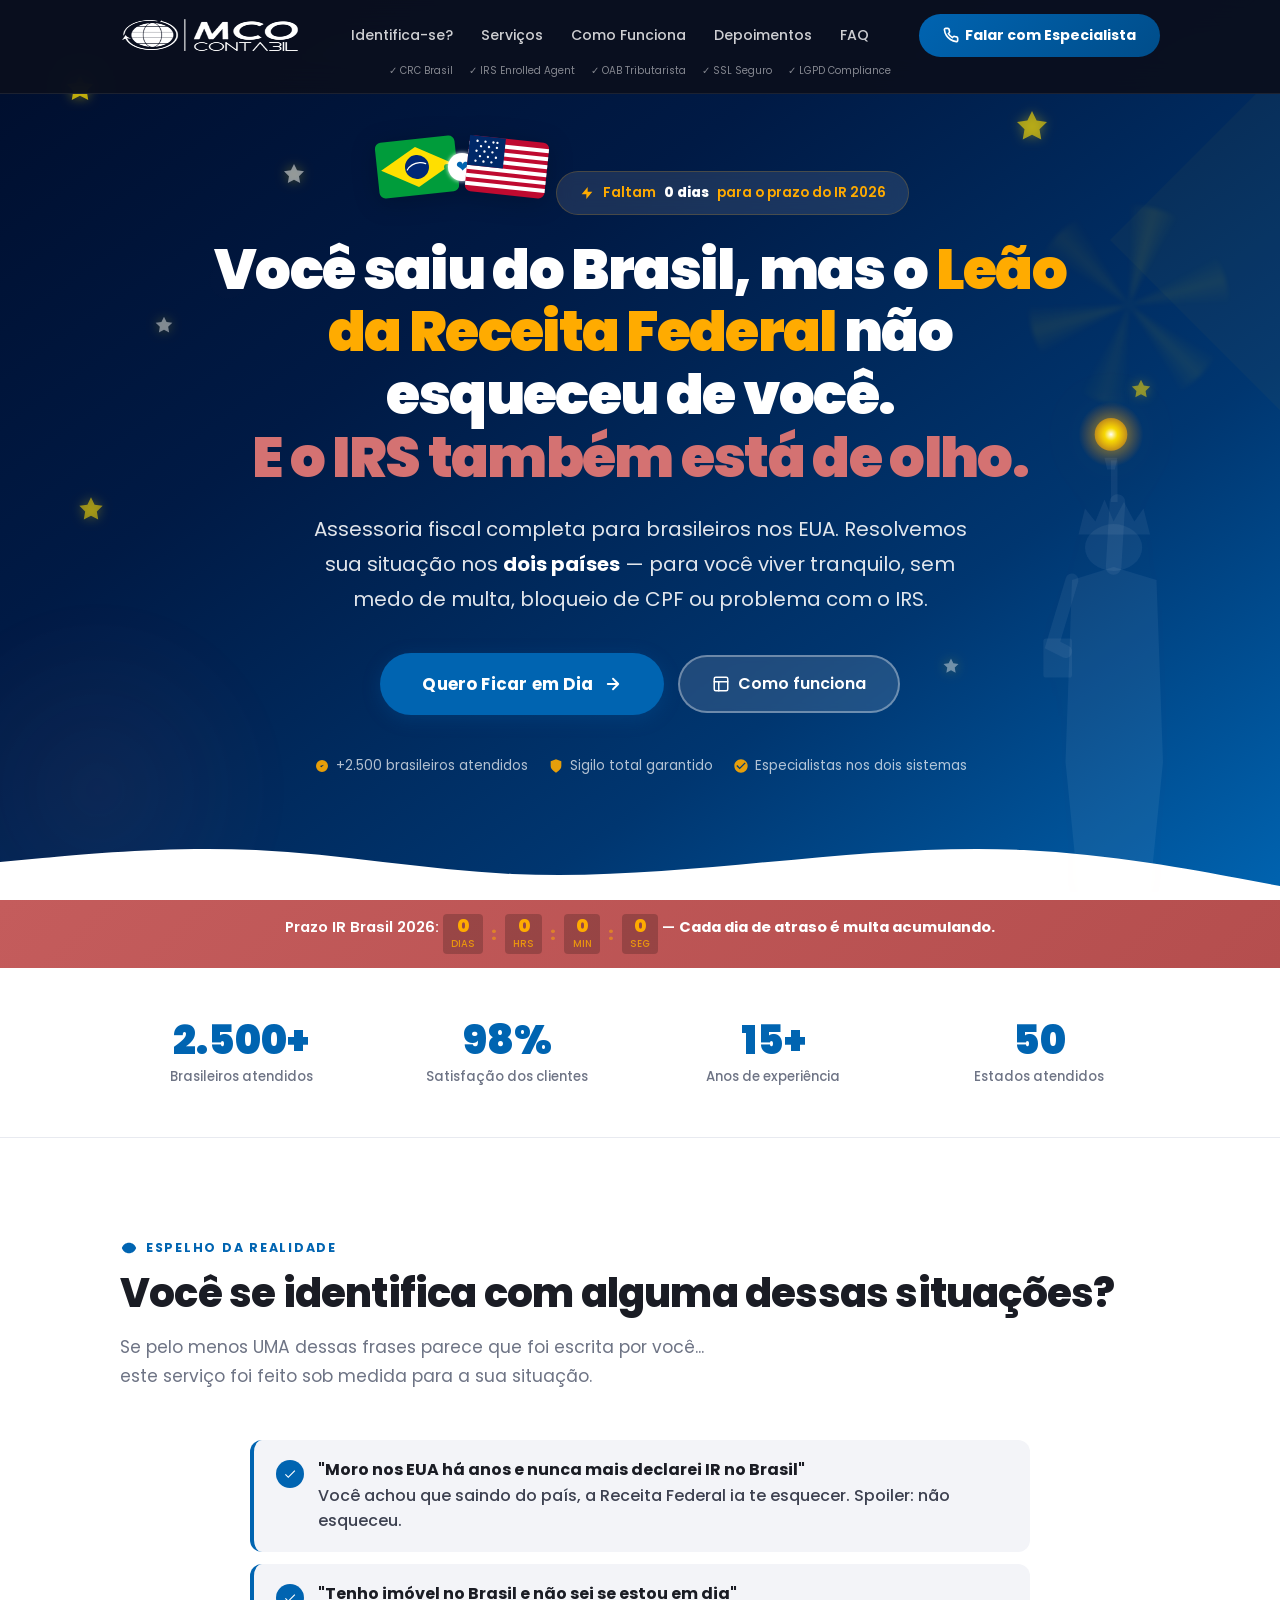
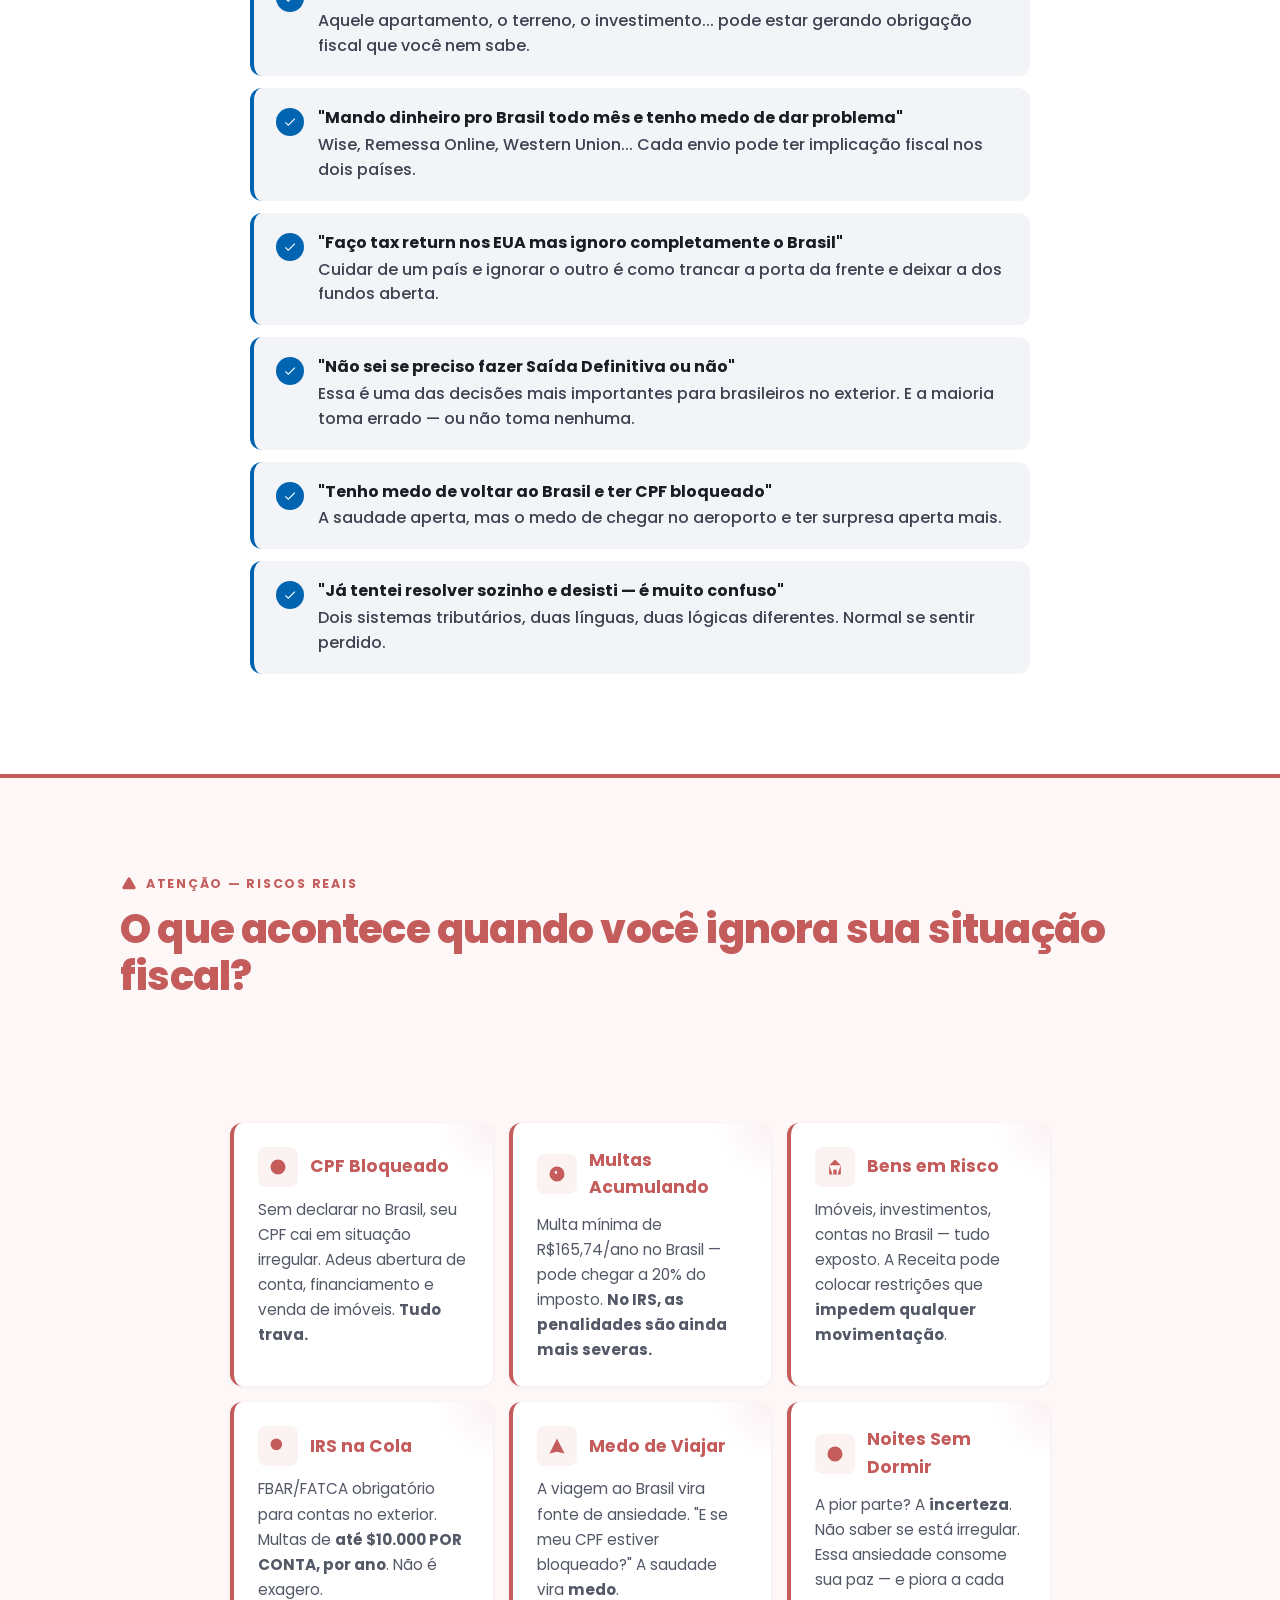
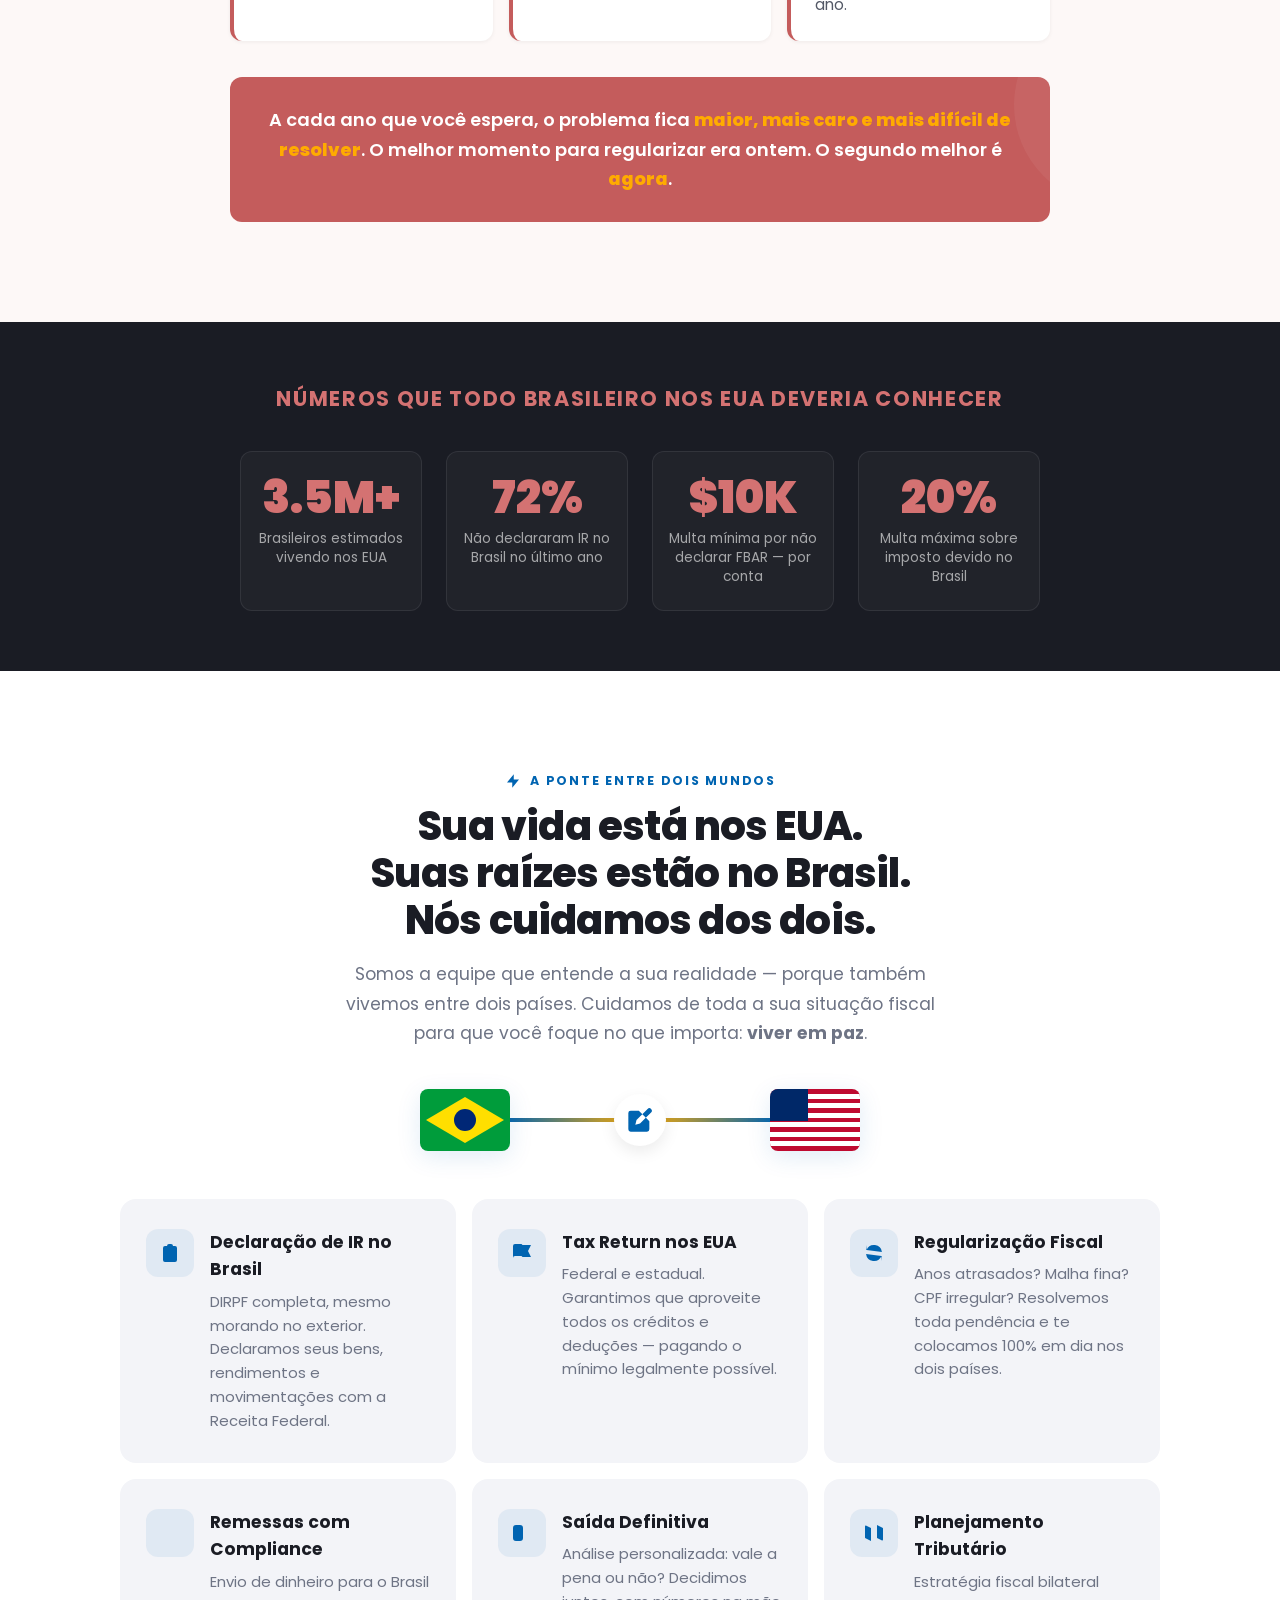
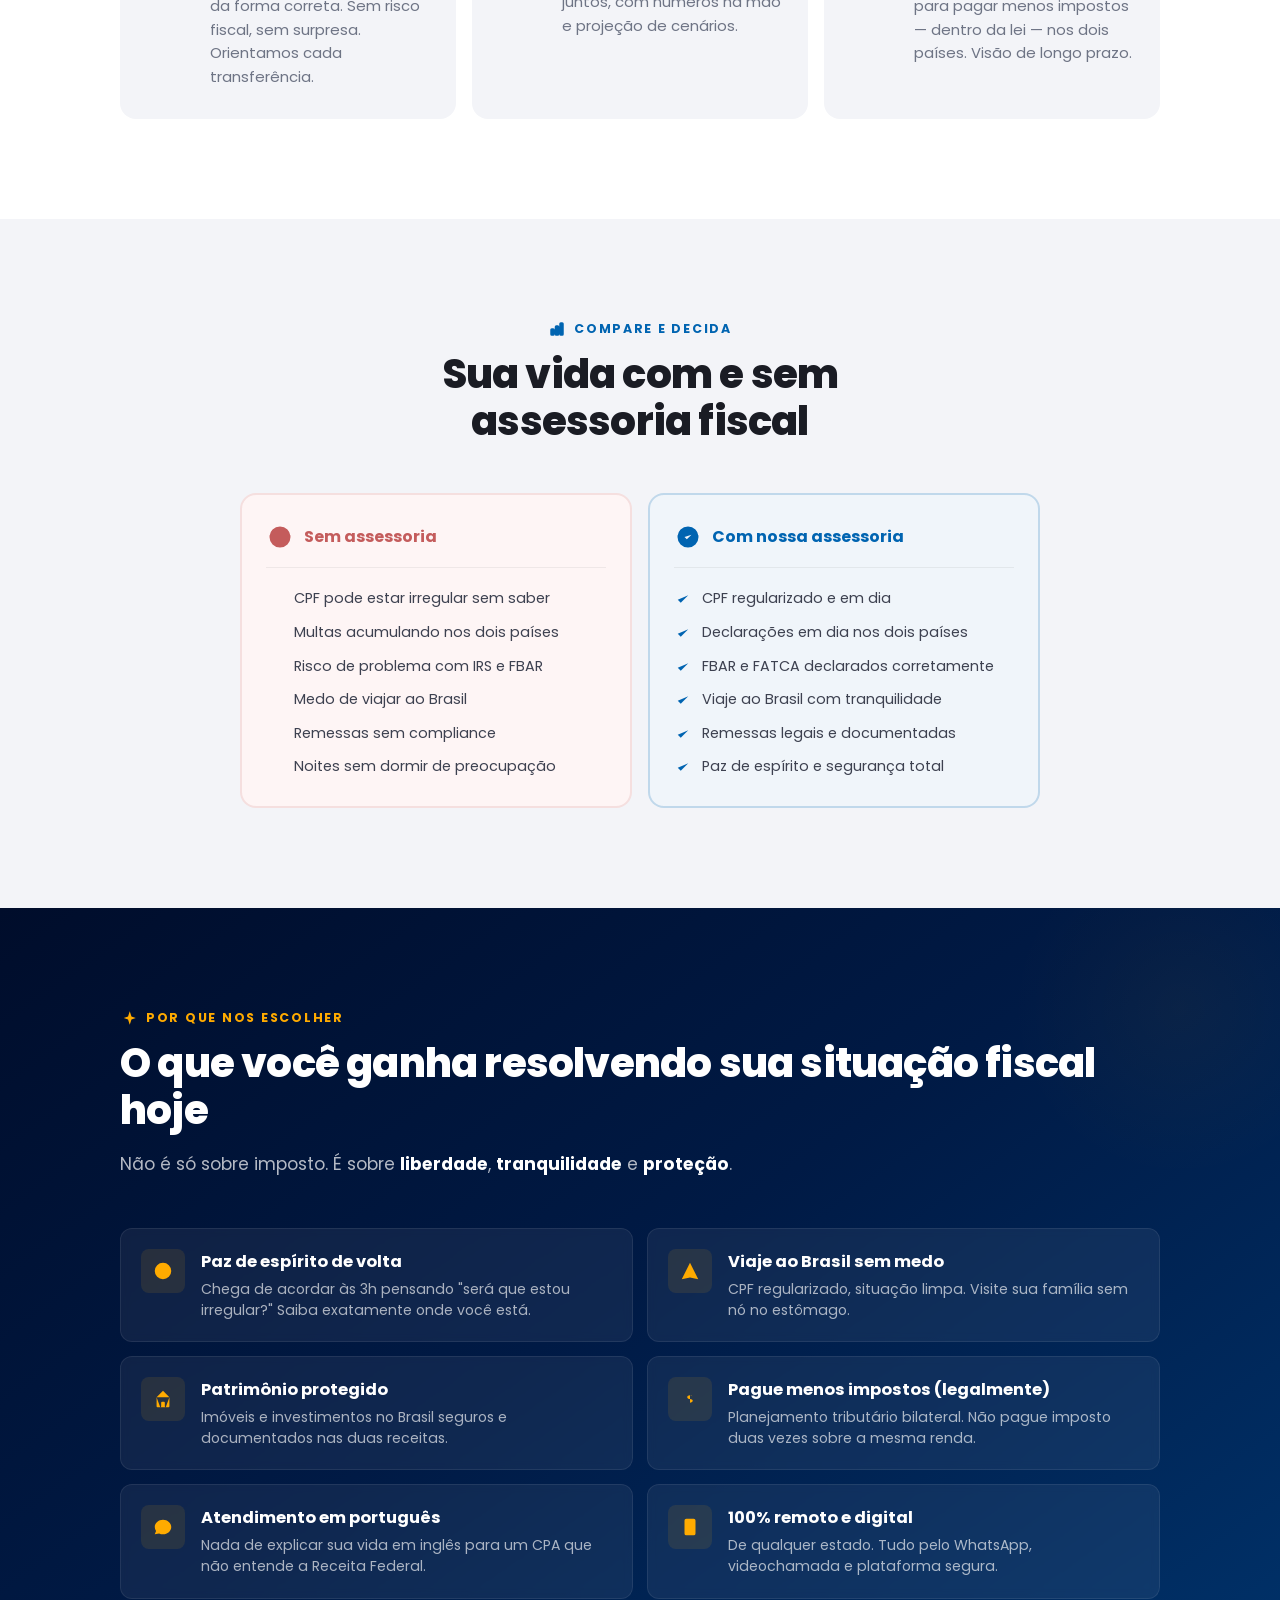
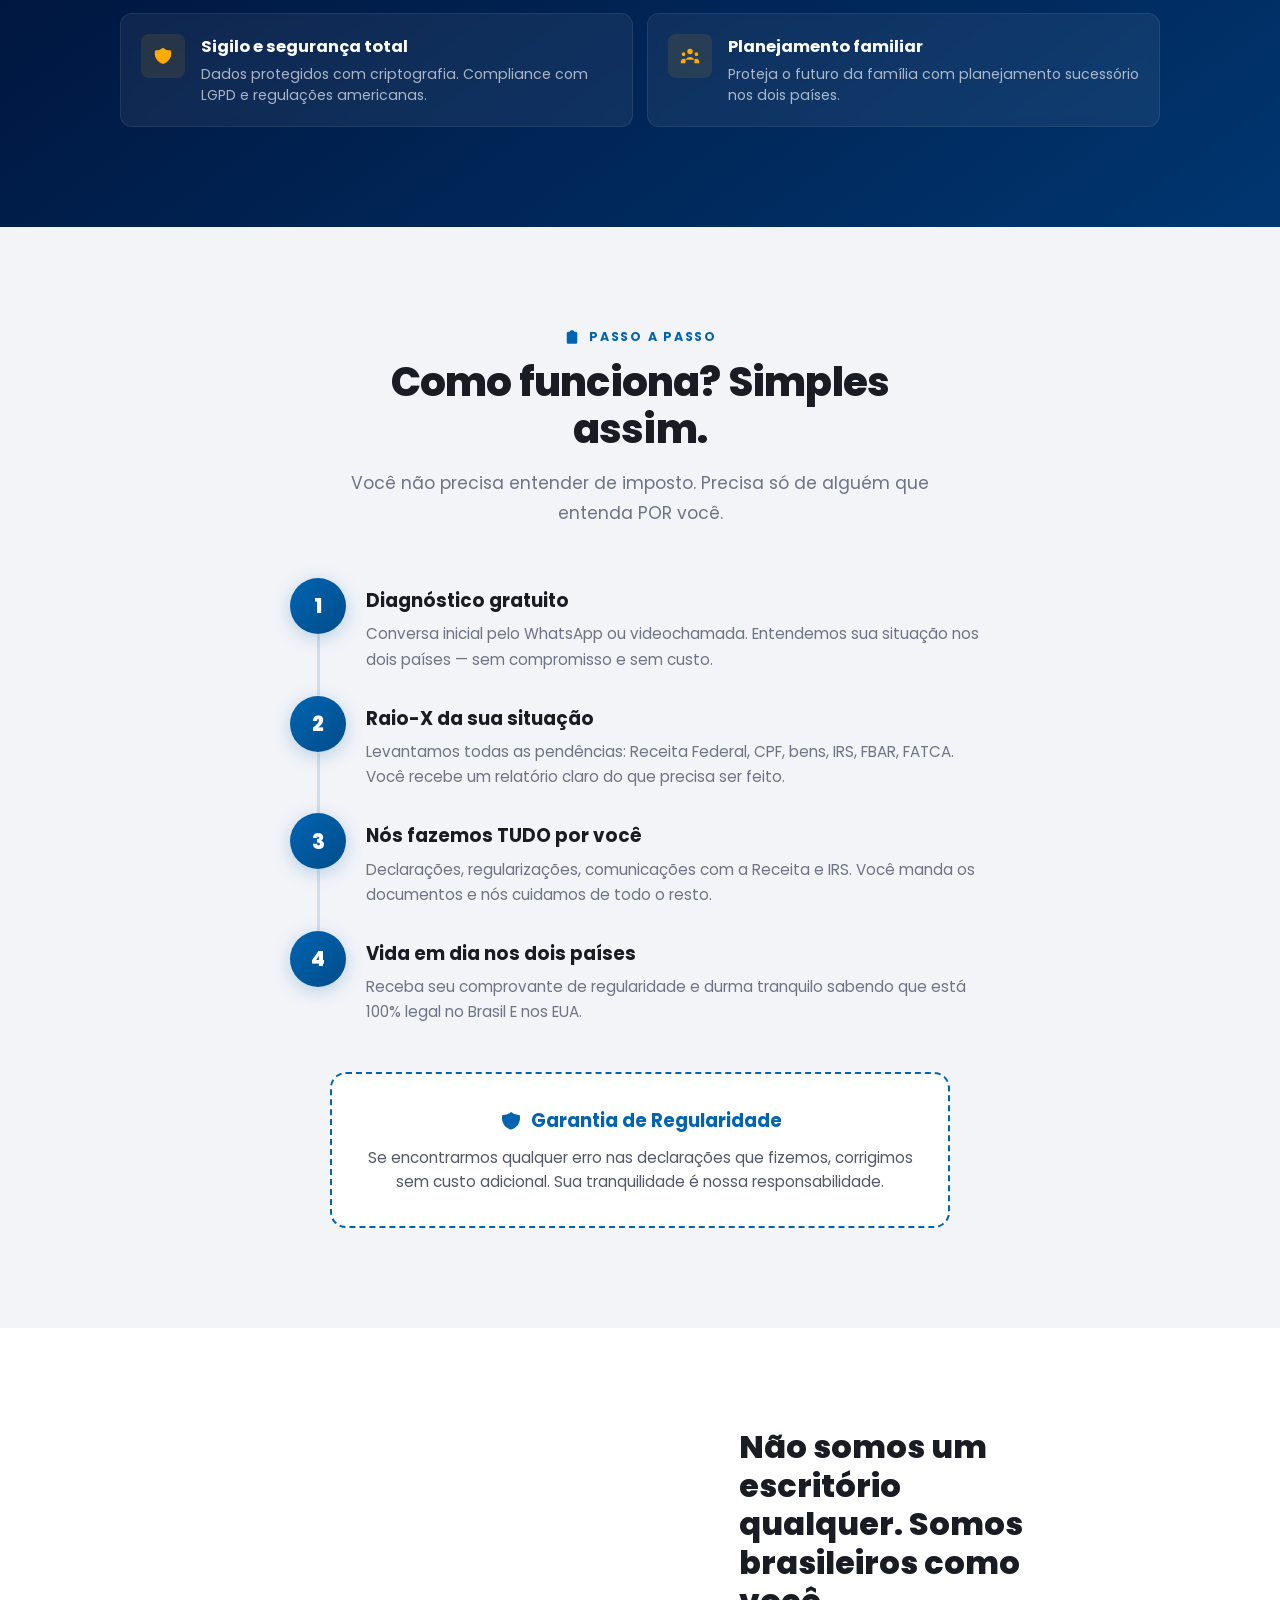
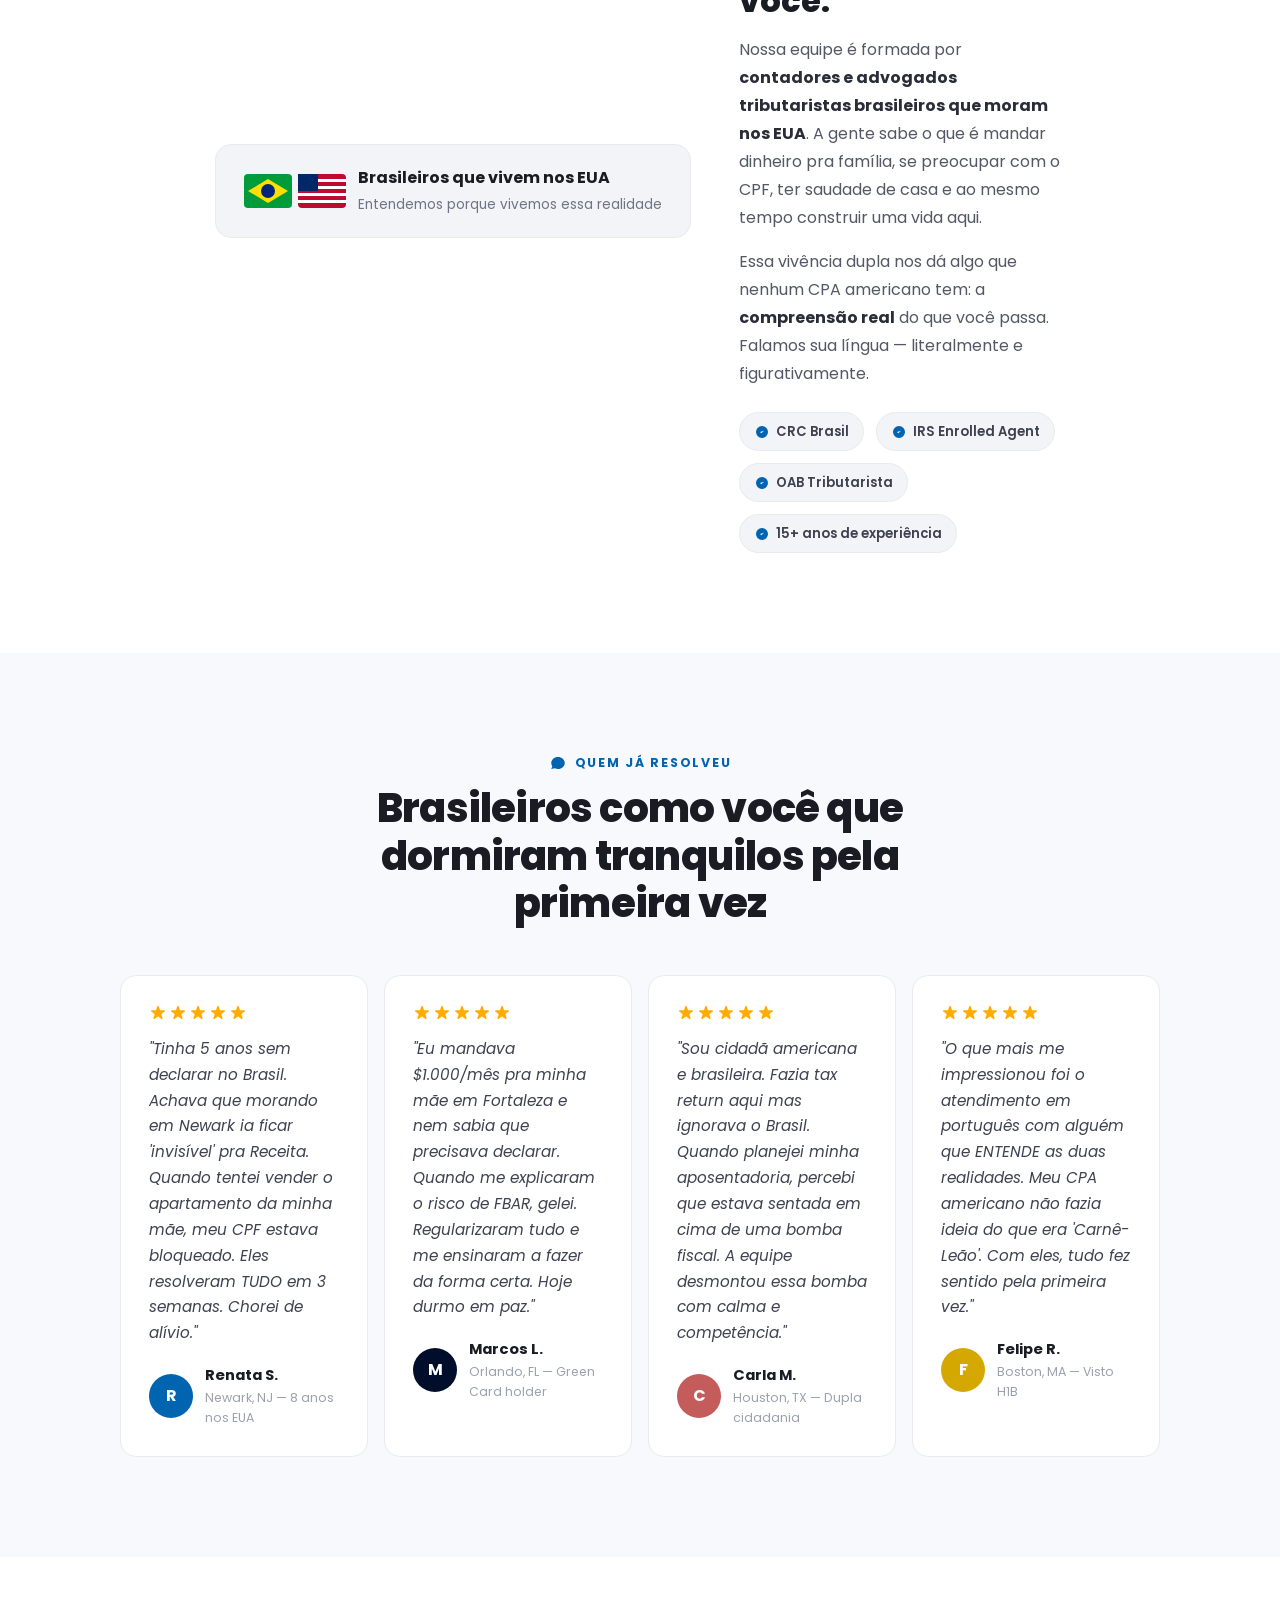
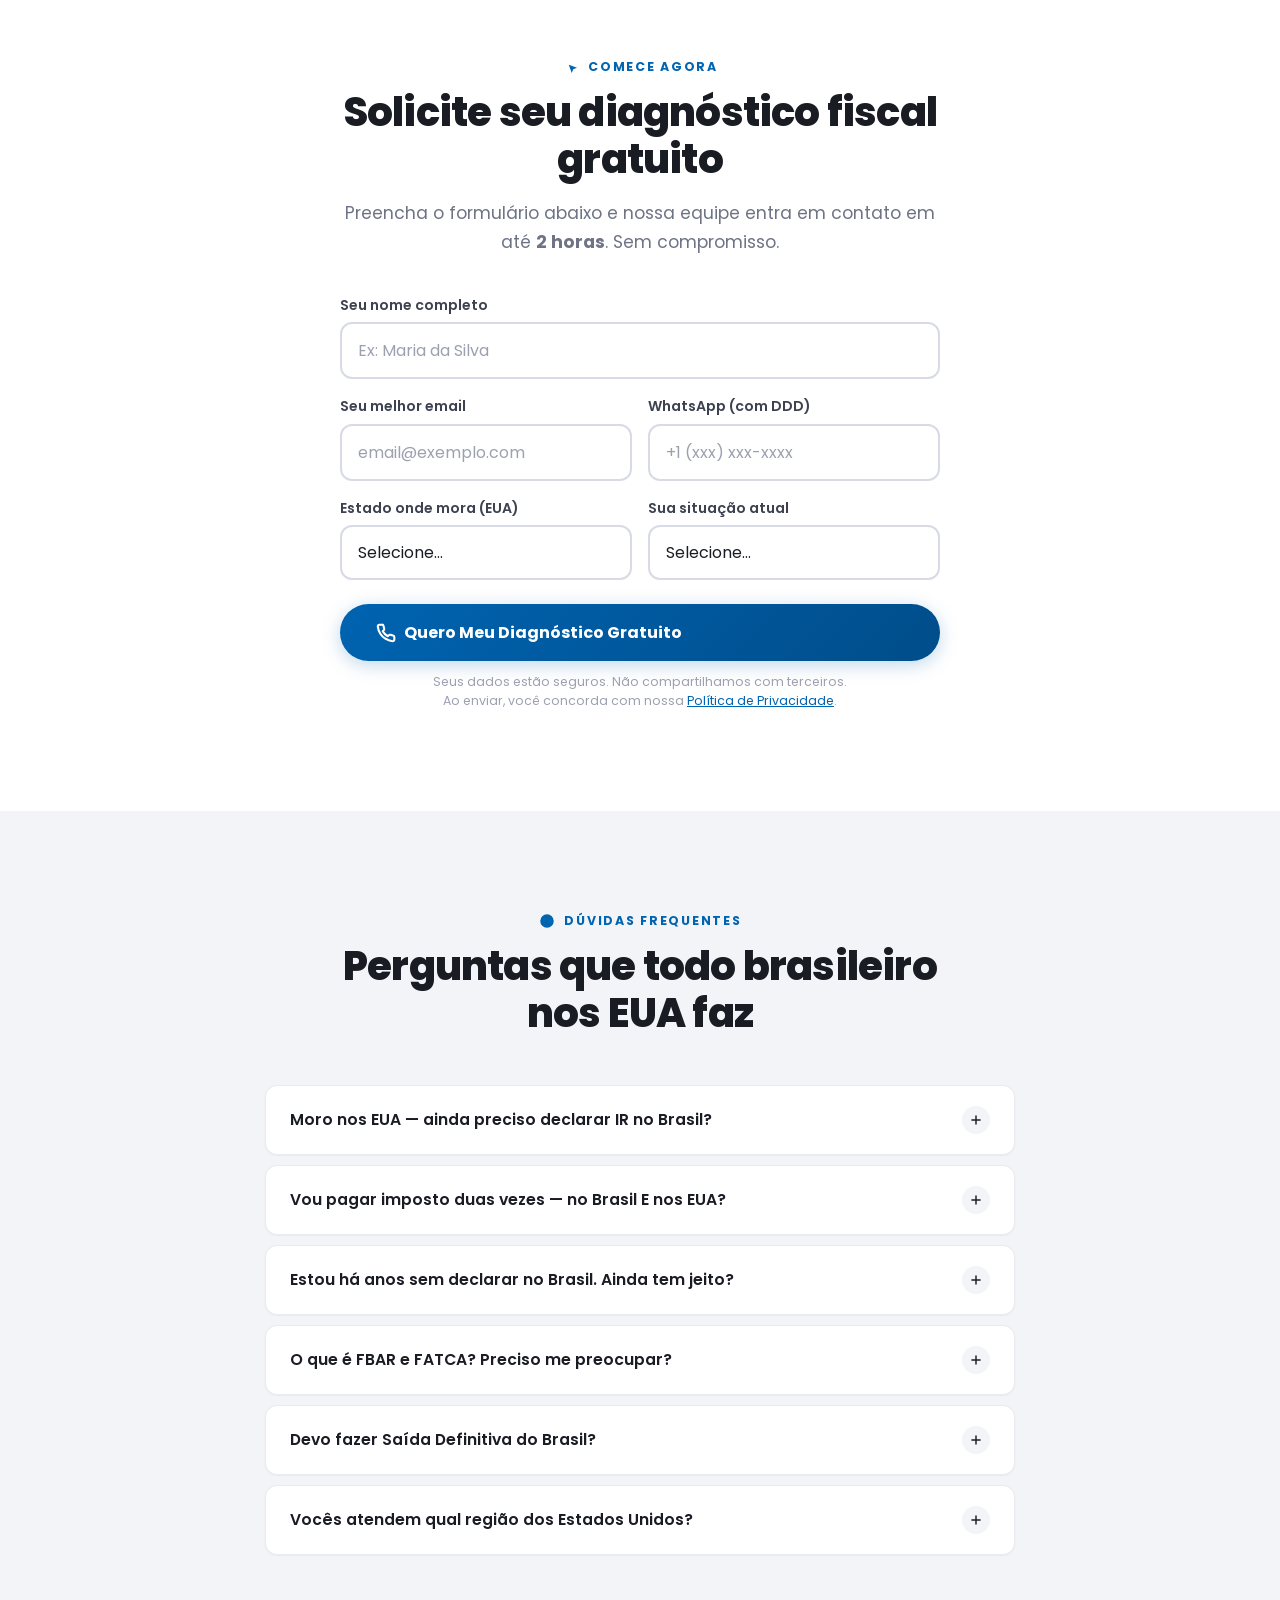
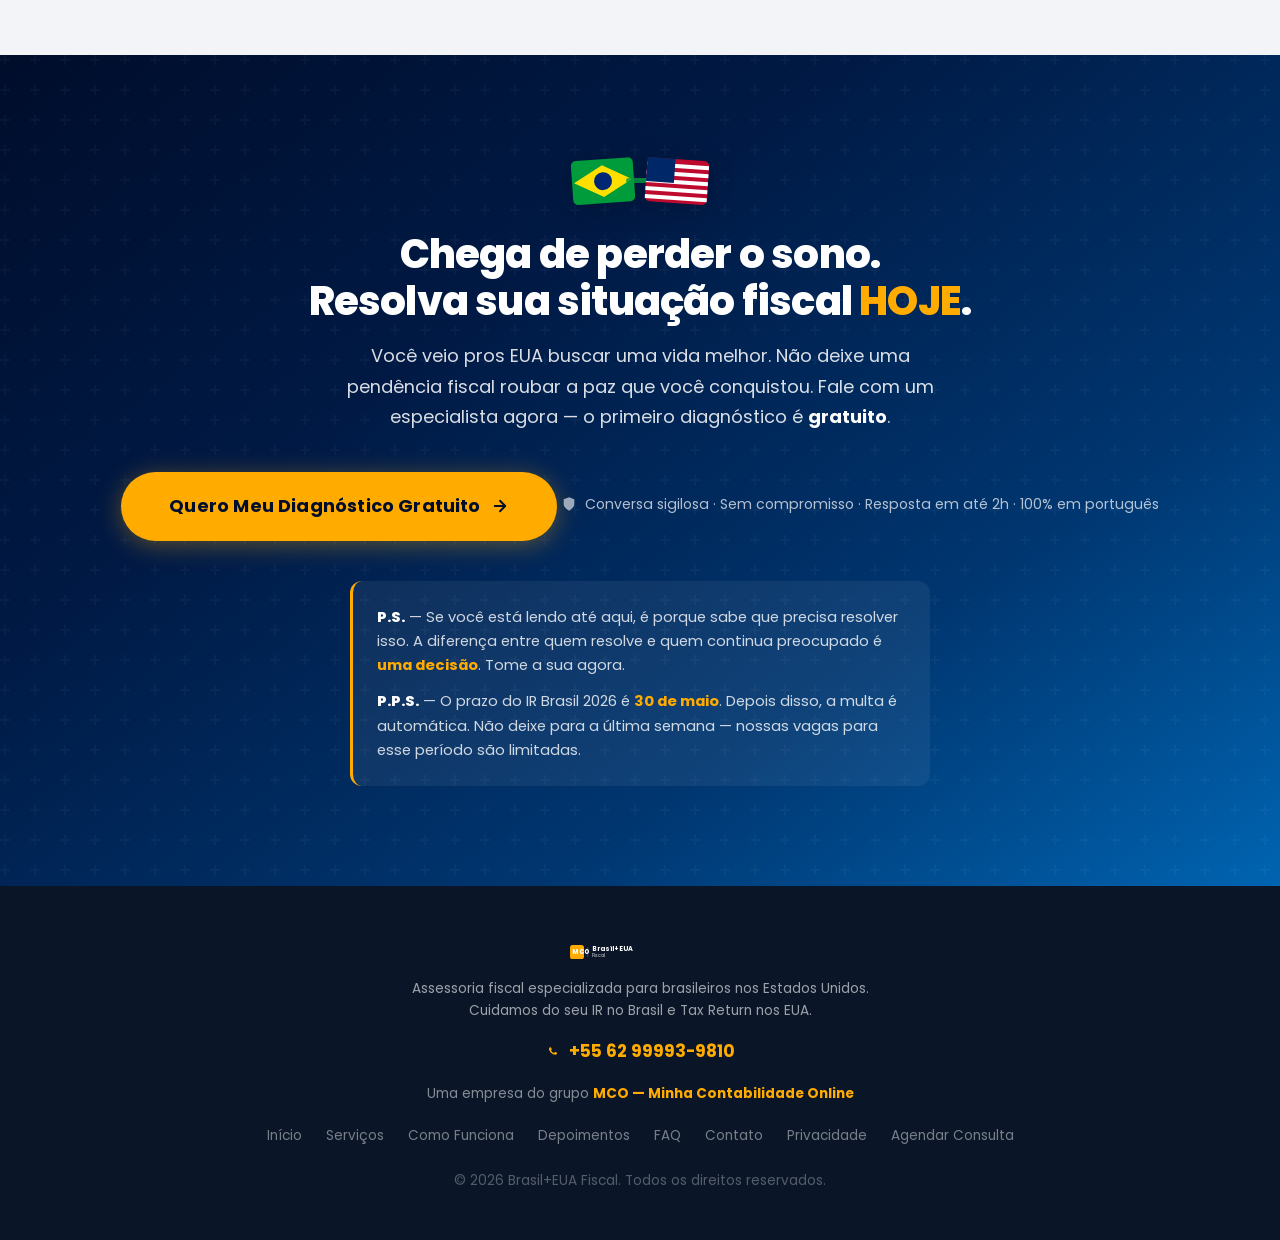
==== commit 2edc58ef: "feat: otimização completa SEO, performance e acessibilidade Bloco 1 - SEO: title otimizado, meta des" ====
--- a/index.html
+++ b/index.html
@@ -3,14 +3,26 @@
 <head>
     <meta charset="UTF-8">
     <meta name="viewport" content="width=device-width, initial-scale=1.0">
-    <title>Assessoria Fiscal para Brasileiros nos EUA | Brasil+EUA Fiscal</title>
-    <meta name="description" content="Declaração de IR no Brasil e Tax Return nos EUA. Assessoria fiscal completa para brasileiros que moram nos Estados Unidos. Regularize sua situação nos dois países.">
-    <meta name="keywords" content="imposto de renda Brasil exterior, tax return brasileiros EUA, FBAR, FATCA, saída definitiva, CPF irregular, assessoria fiscal bilateral">
-    <meta property="og:title" content="Brasil+EUA Fiscal — Assessoria Fiscal para Brasileiros nos EUA">
-    <meta property="og:description" content="Pare de perder o sono com sua situação fiscal. Cuidamos do seu IR no Brasil e Tax Return nos EUA.">
+    <title>Declarar Imposto no Brasil Morando nos EUA | Assessoria Fiscal para Brasileiros | Brasil+EUA Fiscal</title>
+    <meta name="description" content="Regularize sua situação fiscal no Brasil e nos EUA sem sair de casa. CPF bloqueado, FBAR, FATCA, Saída Definitiva — resolvemos tudo. Diagnóstico gratuito em até 2 horas.">
+    <meta name="keywords" content="declarar imposto de renda no Brasil morando nos EUA, assessoria fiscal brasileiros EUA, FBAR FATCA Brasil, CPF bloqueado no exterior, saída definitiva receita federal, contabilidade para brasileiros nos EUA">
+    <meta name="robots" content="index, follow">
+    <link rel="canonical" href="https://www.accountingmco.com/">
+    <meta property="og:title" content="Declarar Imposto no Brasil Morando nos EUA | Brasil+EUA Fiscal">
+    <meta property="og:description" content="Regularize sua situação fiscal em dois países. Diagnóstico gratuito.">
+    <meta property="og:image" content="https://www.accountingmco.com/assets/og-image.jpg">
+    <meta property="og:url" content="https://www.accountingmco.com/">
     <meta property="og:type" content="website">
-    <meta name="robots" content="index, follow">
-    <link rel="canonical" href="https://brasileuafiscal.com.br">
+    <meta property="og:locale" content="pt_BR">
+    <meta name="twitter:card" content="summary_large_image">
+    <meta name="twitter:title" content="Assessoria Fiscal para Brasileiros nos EUA">
+    <meta name="twitter:description" content="CPF bloqueado? Anos sem declarar? Resolvemos tudo nos dois países.">
+    <script type="application/ld+json">
+    {"@context":"https://schema.org","@type":"AccountingService","name":"Brasil+EUA Fiscal — MCO Contábil","url":"https://www.accountingmco.com","description":"Assessoria fiscal completa para brasileiros nos EUA. Declaração de IR no Brasil, Tax Return, FBAR, FATCA, Saída Definitiva.","areaServed":{"@type":"Country","name":"United States"},"availableLanguage":"Portuguese","contactPoint":{"@type":"ContactPoint","contactType":"customer service","availableLanguage":"Portuguese"}}
+    </script>
+    <script type="application/ld+json">
+    {"@context":"https://schema.org","@type":"FAQPage","mainEntity":[{"@type":"Question","name":"Moro nos EUA — ainda preciso declarar IR no Brasil?","acceptedAnswer":{"@type":"Answer","text":"Depende. Se você NÃO fez a Comunicação de Saída Definitiva, a Receita Federal ainda te considera residente fiscal no Brasil e sim, você precisa declarar."}},{"@type":"Question","name":"Vou pagar imposto duas vezes — no Brasil E nos EUA?","acceptedAnswer":{"@type":"Answer","text":"Não necessariamente. Existem mecanismos legais para compensar impostos pagos em um país no outro. Com planejamento tributário correto, você paga o mínimo possível dentro da lei."}},{"@type":"Question","name":"O que é FBAR e FATCA? Preciso me preocupar?","acceptedAnswer":{"@type":"Answer","text":"Se tem contas no Brasil com mais de $10.000 (somando todas), SIM. O FBAR é uma declaração obrigatória ao governo americano. Não declarar gera multas de até $10.000 por conta, por ano."}},{"@type":"Question","name":"Estou há anos sem declarar no Brasil. Ainda tem jeito?","acceptedAnswer":{"@type":"Answer","text":"Sim, tem jeito. Já regularizamos brasileiros com mais de 10 anos sem declarar. Existe um processo para entregar declarações em atraso e reduzir multas."}}]}
+    </script>
 
     <!-- Fonts — Poppins + Nunito Sans (identidade MCO) -->
     <link rel="preconnect" href="https://fonts.googleapis.com">
@@ -58,7 +70,7 @@
     <nav class="navbar" id="navbar">
         <div class="container">
             <a href="#" class="navbar-brand">
-                <img src="/assets/logo-mco-branca.webp" alt="MCO Contabil" style="height:36px">
+                <img src="/assets/logo-mco-branca.webp" alt="MCO Contábil — Assessoria Fiscal para Brasileiros nos EUA" style="height:36px" fetchpriority="high" width="180" height="36">
             </a>
 
             <nav class="navbar-nav">
@@ -79,6 +91,14 @@
                 <span></span>
                 <span></span>
             </button>
+        </div>
+        <!-- Trust Bar -->
+        <div style="display:flex;gap:16px;align-items:center;font-size:10px;color:rgba(255,255,255,.5);margin-top:6px;flex-wrap:wrap;justify-content:center;padding:0 20px">
+            <span>&#10003; CRC Brasil</span>
+            <span>&#10003; IRS Enrolled Agent</span>
+            <span>&#10003; OAB Tributarista</span>
+            <span>&#10003; SSL Seguro</span>
+            <span>&#10003; LGPD Compliance</span>
         </div>
     </nav>
 
@@ -303,7 +323,8 @@
     <!-- ============================================
          VOCÊ SE IDENTIFICA?
          ============================================ -->
-    <section class="identify" id="identifica">
+    <main>
+    <section class="identify" id="identifica" aria-label="Identifique sua situação fiscal">
         <div class="container">
             <div class="section-label animate-on-scroll">
                 <svg viewBox="0 0 24 24"><path d="M15 12a3 3 0 11-6 0 3 3 0 016 0z"/><path d="M2.458 12C3.732 7.943 7.523 5 12 5c4.478 0 8.268 2.943 9.542 7-1.274 4.057-5.064 7-9.542 7-4.477 0-8.268-2.943-9.542-7z"/></svg>
@@ -438,7 +459,7 @@
     <!-- ============================================
          SOLUÇÃO
          ============================================ -->
-    <section class="solution" id="solucao">
+    <section class="solution" id="solucao" aria-label="Nossos serviços de assessoria fiscal">
         <div class="container">
             <div class="solution-intro">
                 <div class="section-label animate-on-scroll">
@@ -789,7 +810,7 @@
     <!-- ============================================
          FORMULÁRIO DE CAPTURA
          ============================================ -->
-    <section class="lead-capture" id="formulario">
+    <section class="lead-capture" id="formulario" aria-label="Formulário de diagnóstico gratuito">
         <div class="container">
             <div class="lead-capture-inner">
                 <div class="section-label animate-on-scroll">
@@ -802,19 +823,21 @@
                 <form class="lead-form animate-on-scroll" id="lead-form" novalidate>
                     <div class="form-group">
                         <label class="form-label" for="nome">Seu nome completo</label>
-                        <input class="form-input" type="text" id="nome" name="nome" placeholder="Ex: Maria da Silva" required>
+                        <input class="form-input" type="text" id="nome" name="nome" placeholder="Ex: Maria da Silva" required autocomplete="name">
                         <div class="form-error">Por favor, insira seu nome.</div>
                     </div>
 
                     <div class="form-row">
                         <div class="form-group">
                             <label class="form-label" for="email">Seu melhor email</label>
-                            <input class="form-input" type="email" id="email" name="email" placeholder="email@exemplo.com" required>
+                            <input class="form-input" type="email" id="email" name="email" placeholder="email@exemplo.com" required autocomplete="email">
                             <div class="form-error">Insira um email válido.</div>
                         </div>
                         <div class="form-group">
                             <label class="form-label" for="whatsapp">WhatsApp (com DDD)</label>
-                            <input class="form-input" type="tel" id="whatsapp" name="whatsapp" placeholder="+1 (xxx) xxx-xxxx" required>
+                            <input class="form-input" type="tel" id="whatsapp" name="whatsapp" placeholder="+1 (xxx) xxx-xxxx" required autocomplete="tel">
+                        <!-- Honeypot anti-spam -->
+                        <input type="text" name="_gotcha" style="position:absolute;left:-9999px;opacity:0;height:0;width:0;" tabindex="-1" autocomplete="off">
                             <div class="form-error">Insira um número válido.</div>
                         </div>
                     </div>
@@ -869,7 +892,7 @@
     <!-- ============================================
          FAQ
          ============================================ -->
-    <section class="faq" id="faq">
+    <section class="faq" id="faq" aria-label="Perguntas frequentes sobre declaração de impostos">
         <div class="container">
             <div class="faq-intro">
                 <div class="section-label animate-on-scroll">
@@ -972,6 +995,7 @@
     <!-- ============================================
          FOOTER
          ============================================ -->
+    </main>
     <footer class="footer">
         <div class="container">
             <div class="footer-brand">
@@ -1026,6 +1050,23 @@
       }
     </script>
     <script src="https://webchat.digisac.app/embedded.js" defer></script>
+    <script>
+    // IntersectionObserver para nav ativa
+    document.addEventListener('DOMContentLoaded', function() {
+      var sections = document.querySelectorAll('section[id]');
+      var navLinks = document.querySelectorAll('nav a[href^="#"]');
+      var observer = new IntersectionObserver(function(entries) {
+        entries.forEach(function(entry) {
+          if (entry.isIntersecting) {
+            navLinks.forEach(function(link) { link.removeAttribute('aria-current'); });
+            var active = document.querySelector('nav a[href="#' + entry.target.id + '"]');
+            if (active) active.setAttribute('aria-current', 'page');
+          }
+        });
+      }, { threshold: 0.3 });
+      sections.forEach(function(s) { observer.observe(s); });
+    });
+    </script>
     <style>
       .close-widgets-container,#umadivqualquer{bottom:36px !important;right:36px !important;background:transparent !important}
       .open-widgets-container{bottom:36px !important;right:36px !important}
--- a/css/styles.css
+++ b/css/styles.css
@@ -4,6 +4,9 @@
    ============================================ */
 
 /* ---- RESET & VARIABLES ---- */
+html {
+    scroll-behavior: smooth;
+}
 *, *::before, *::after {
     margin: 0;
     padding: 0;
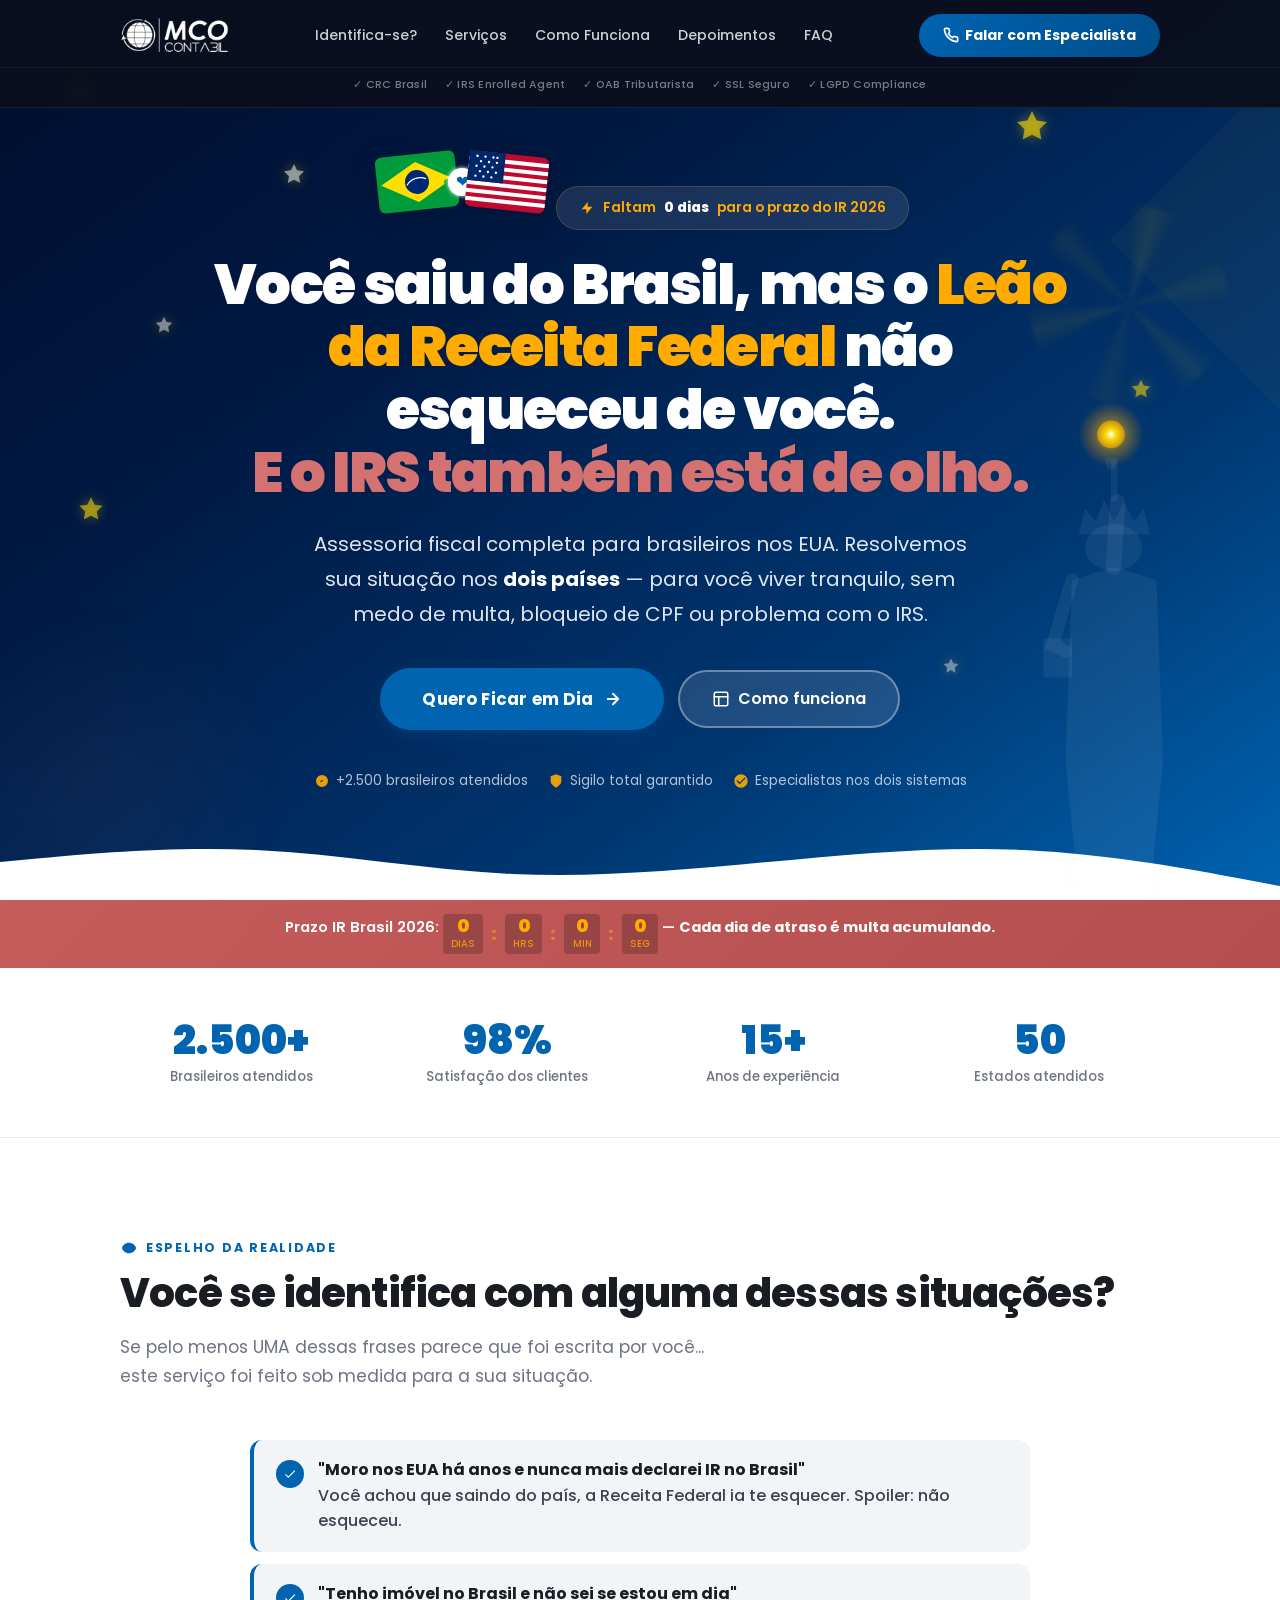
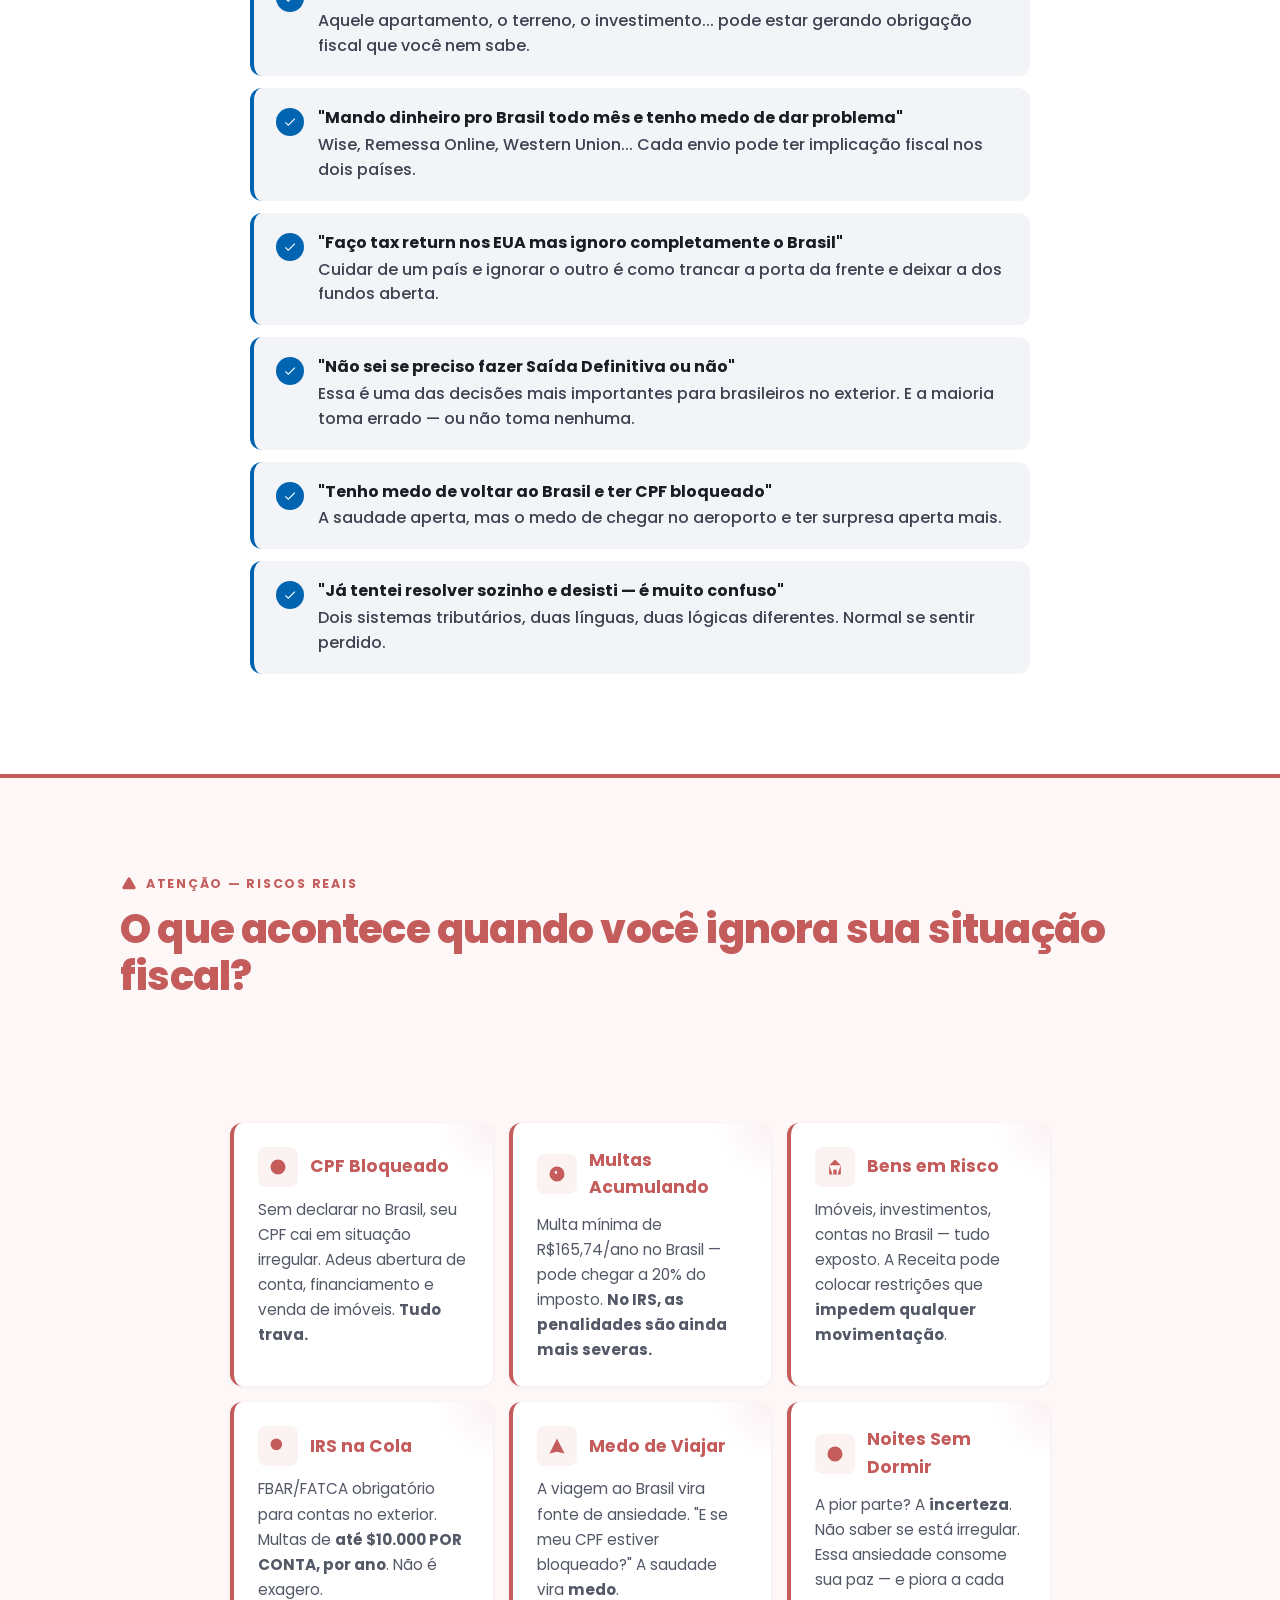
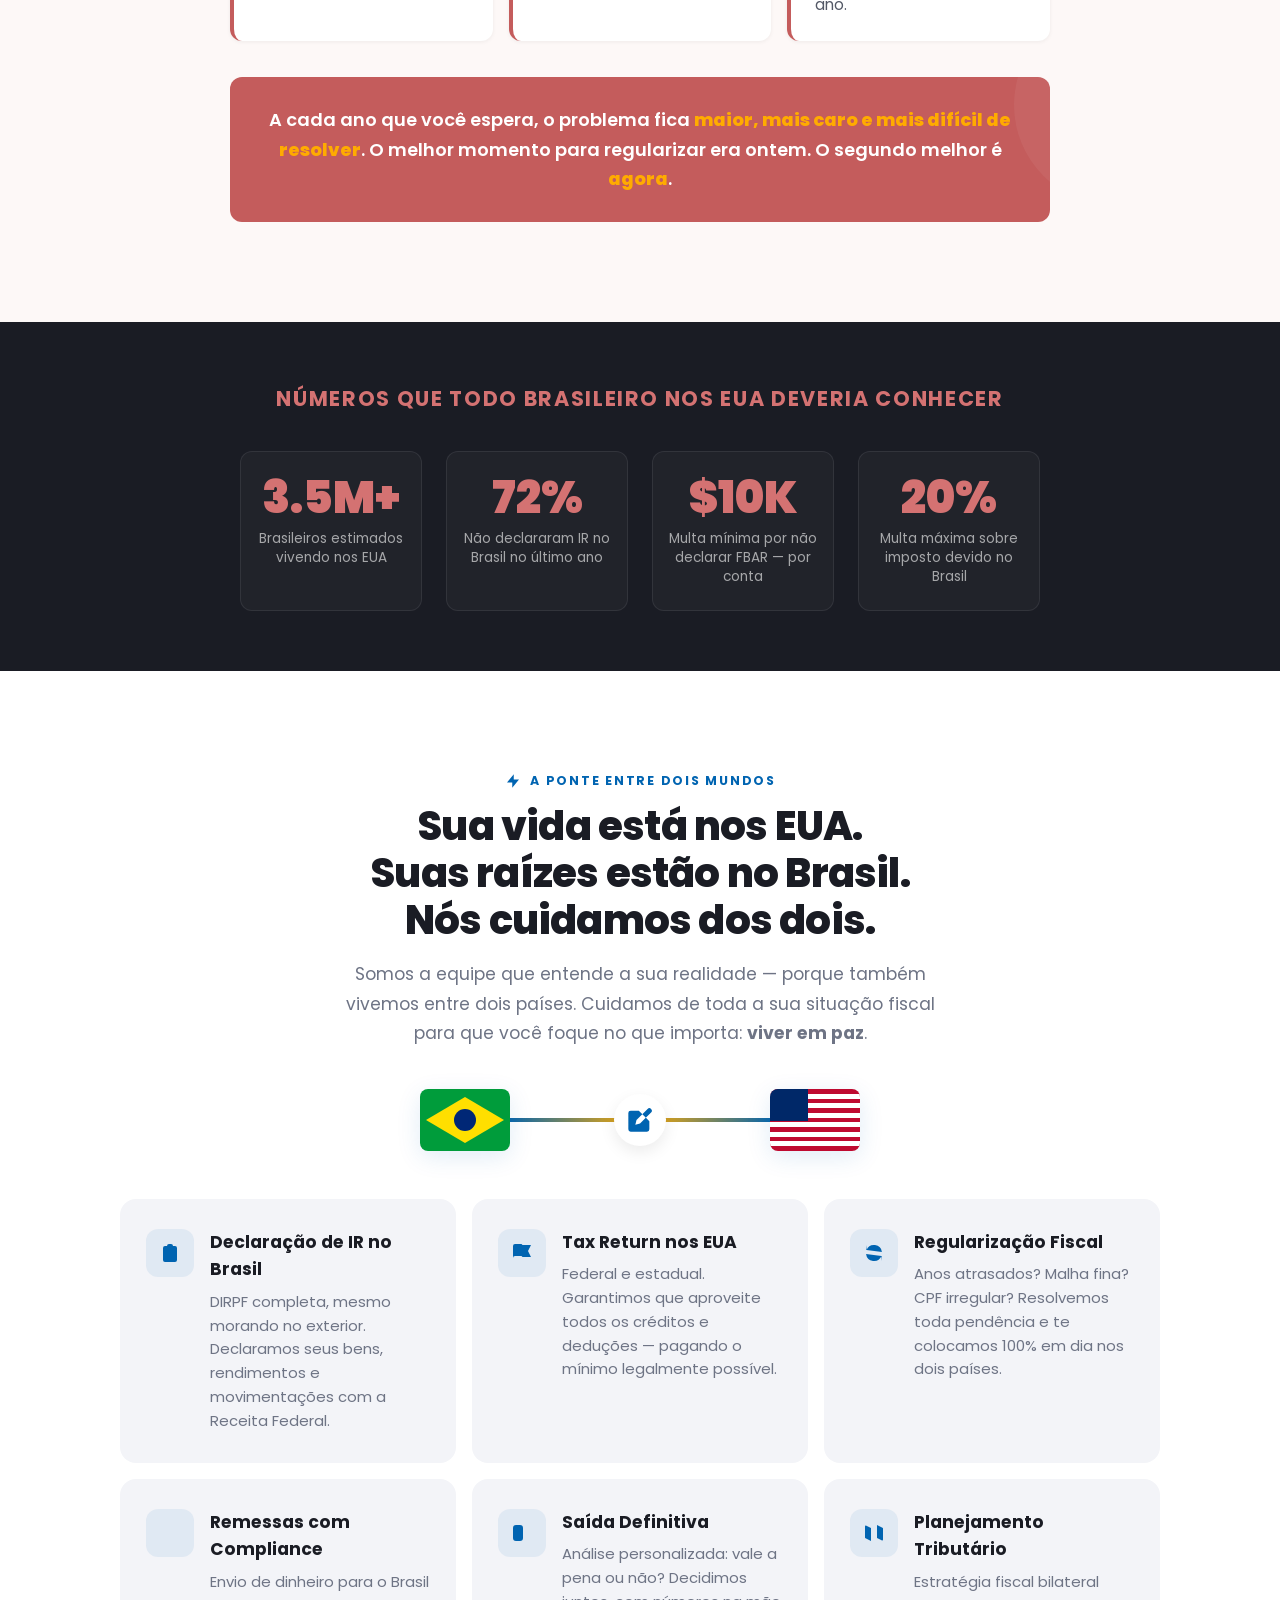
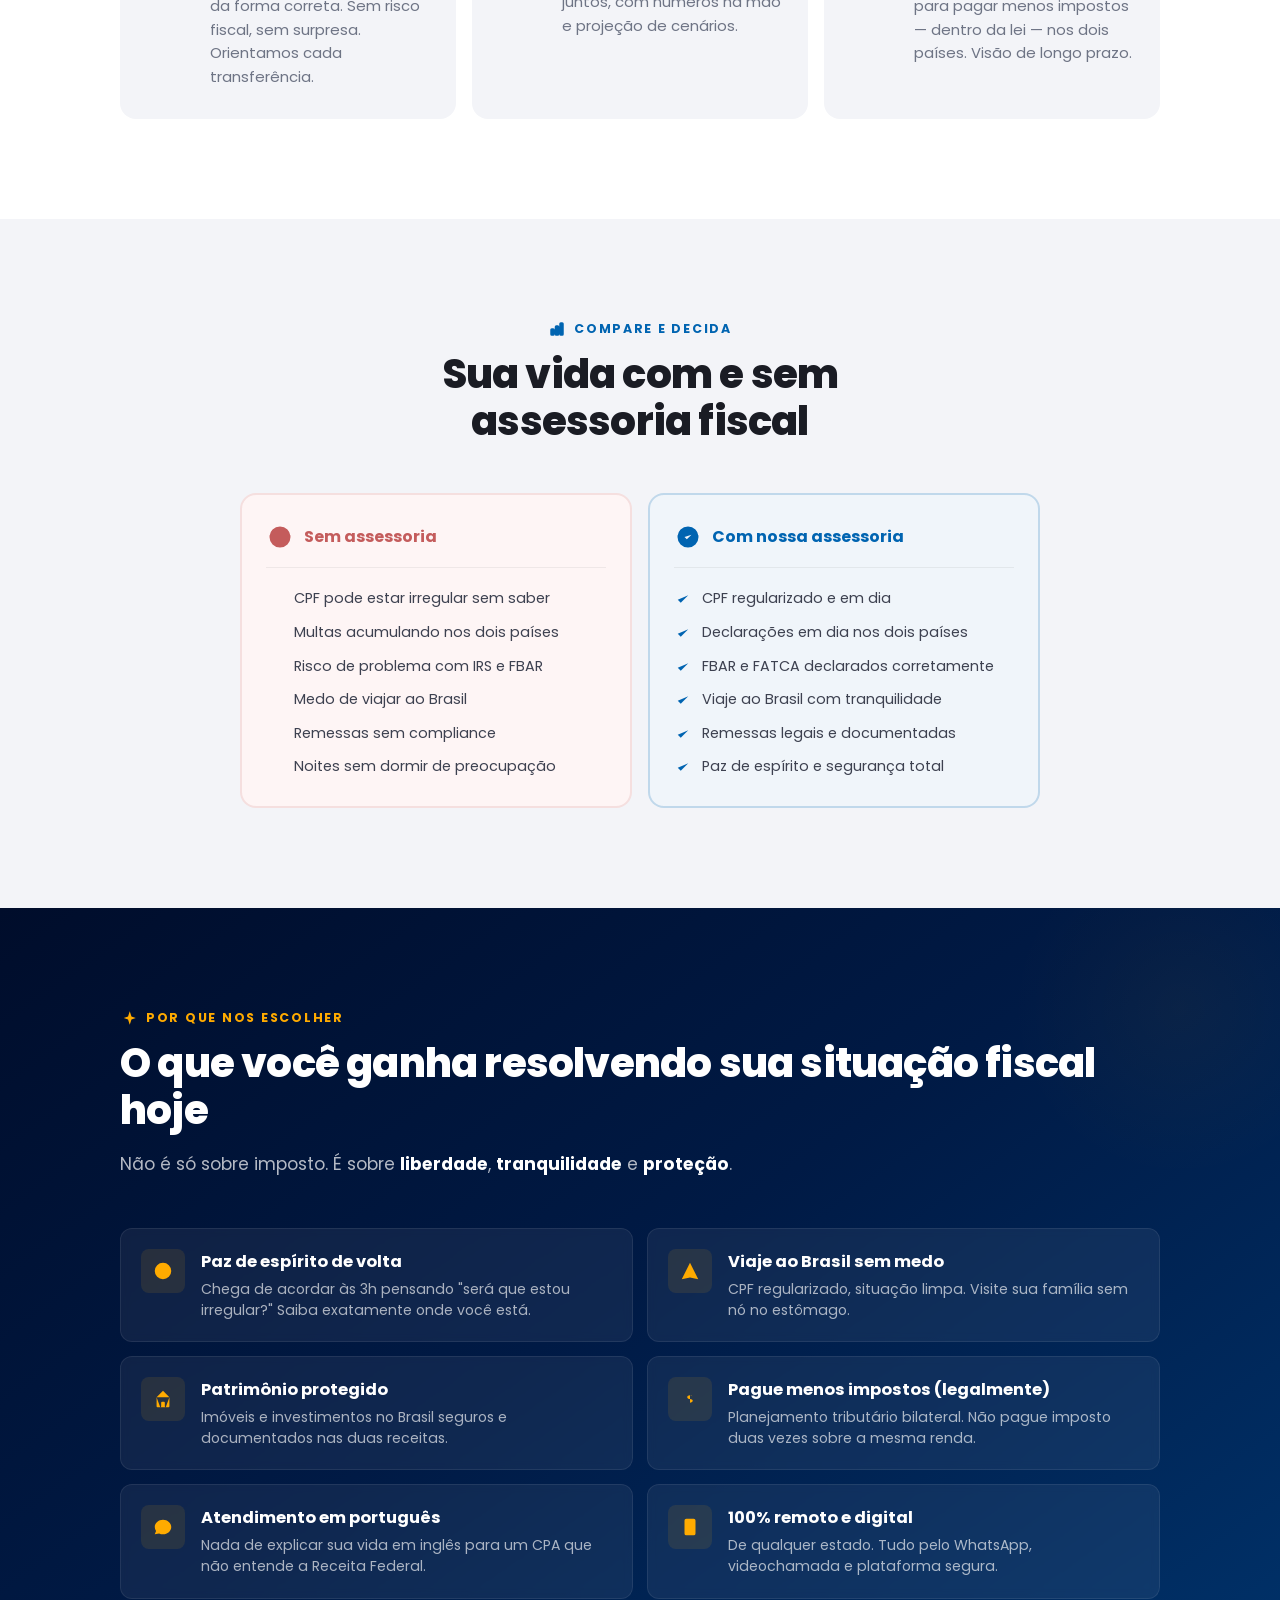
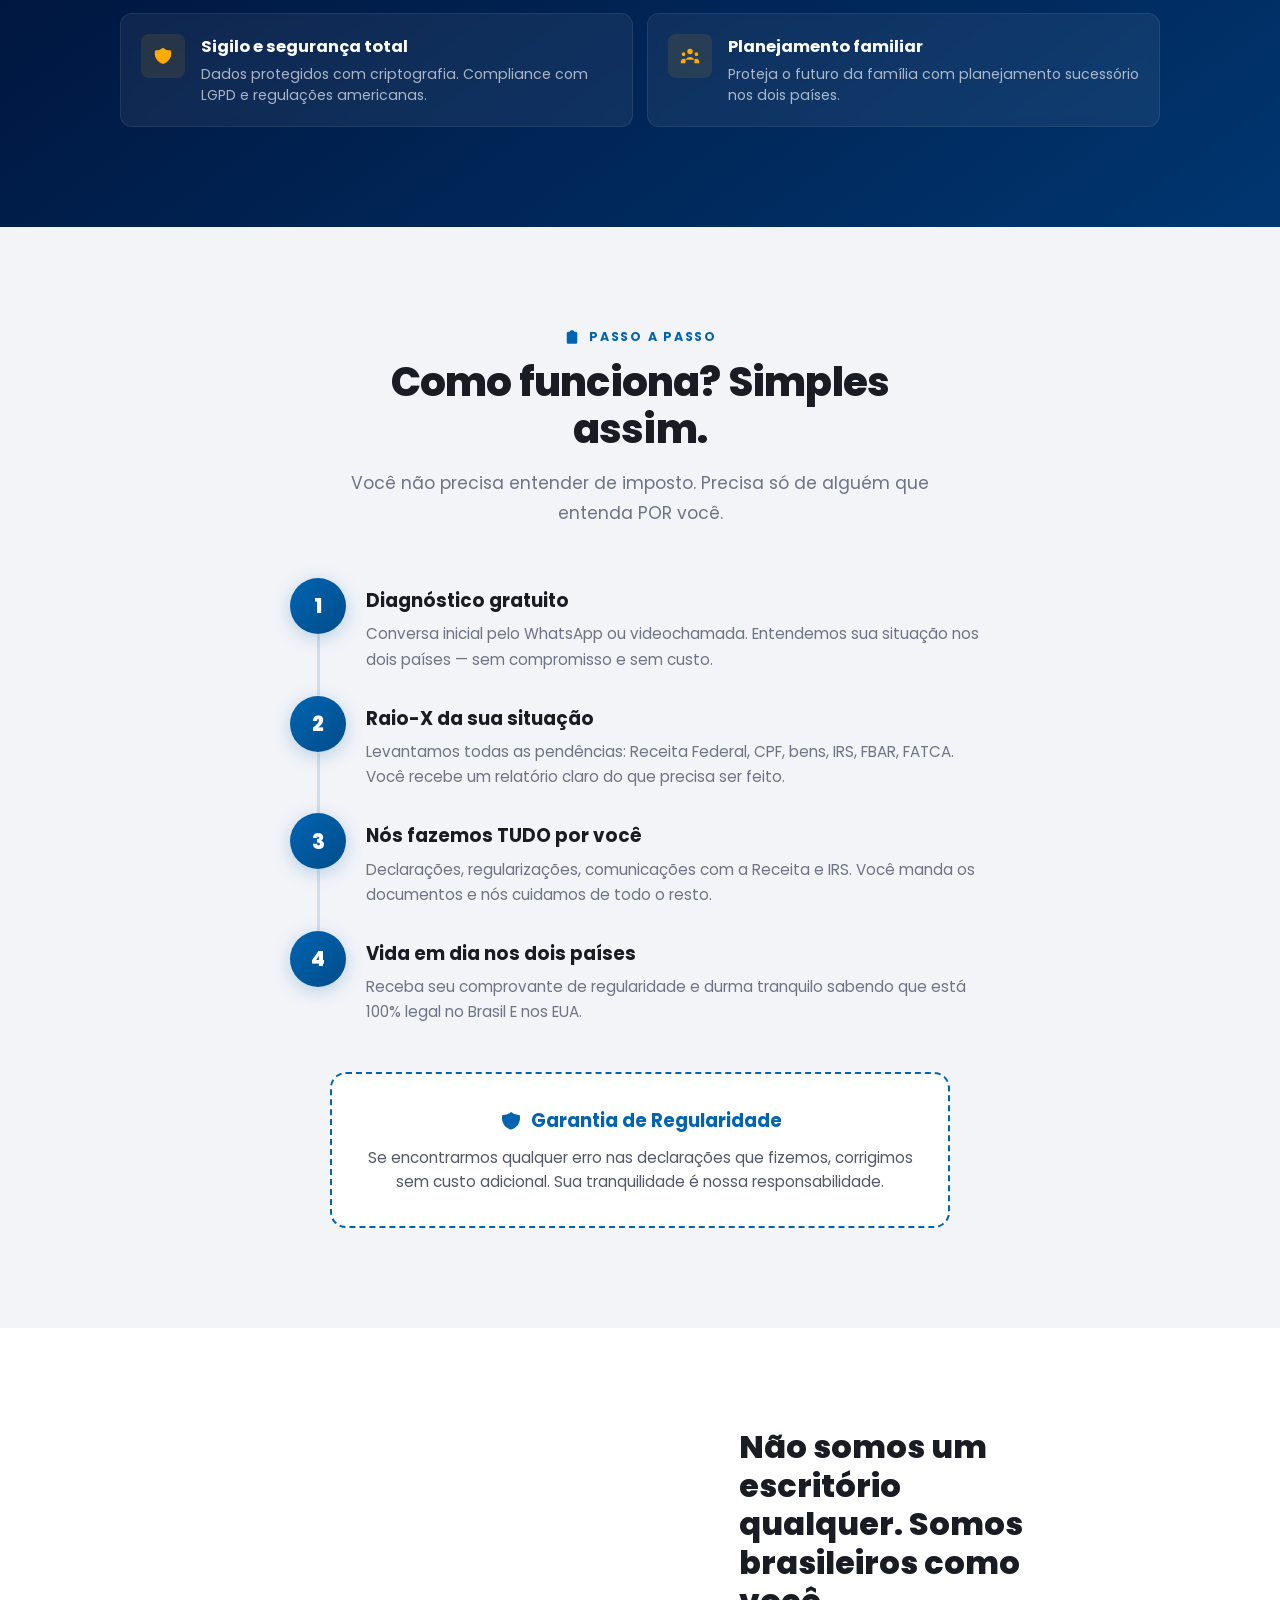
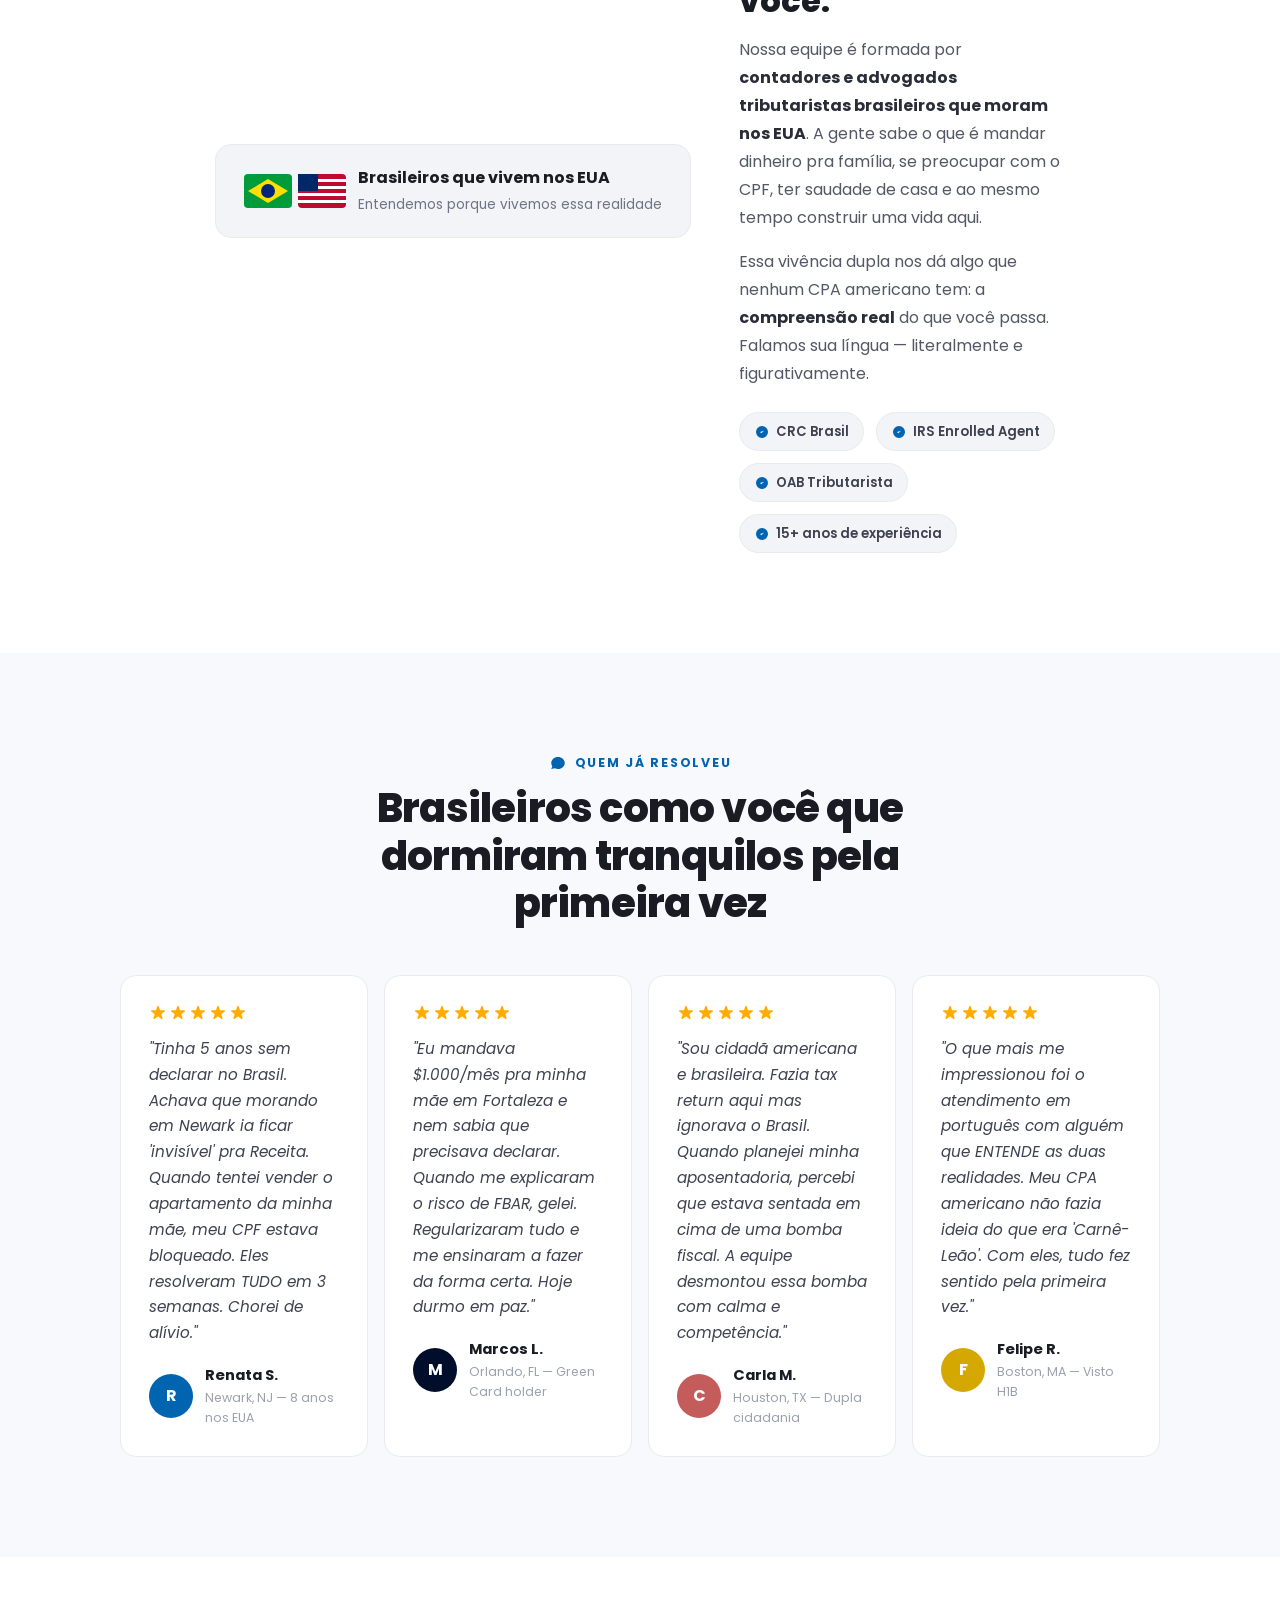
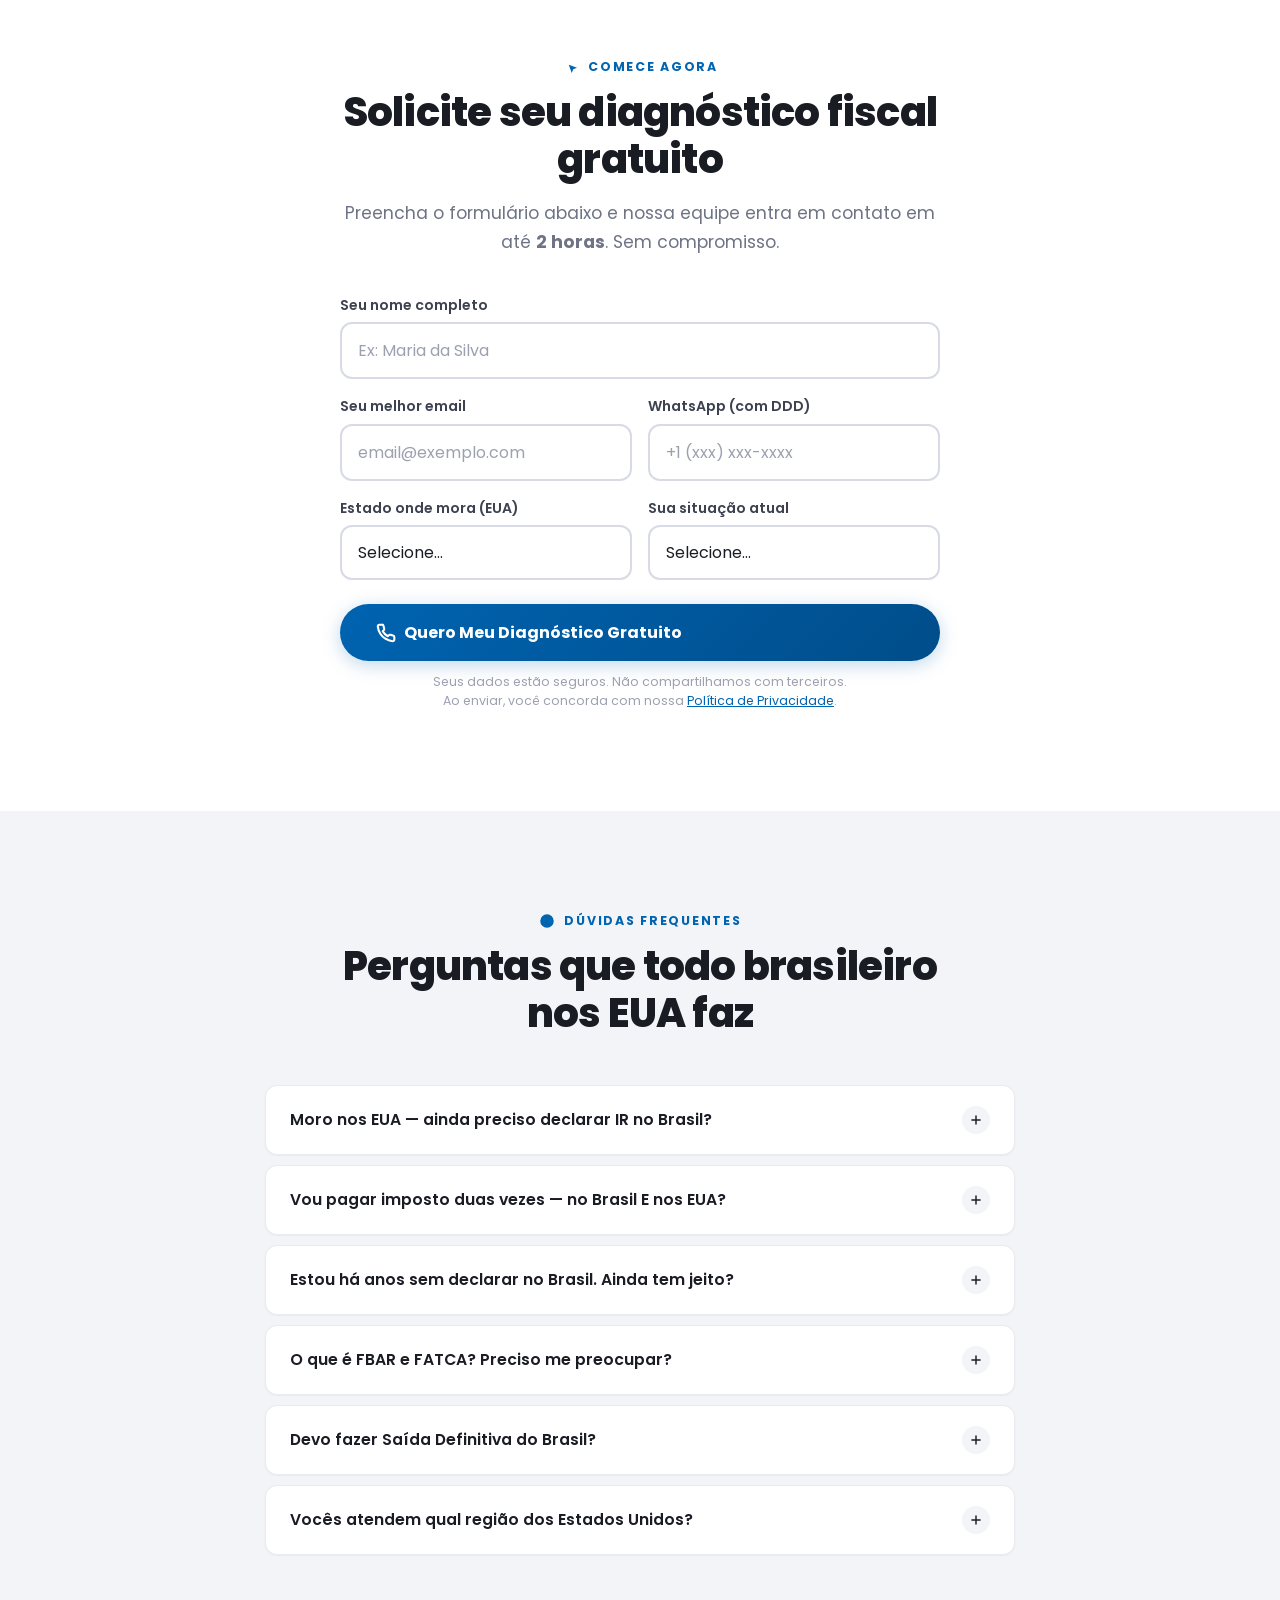
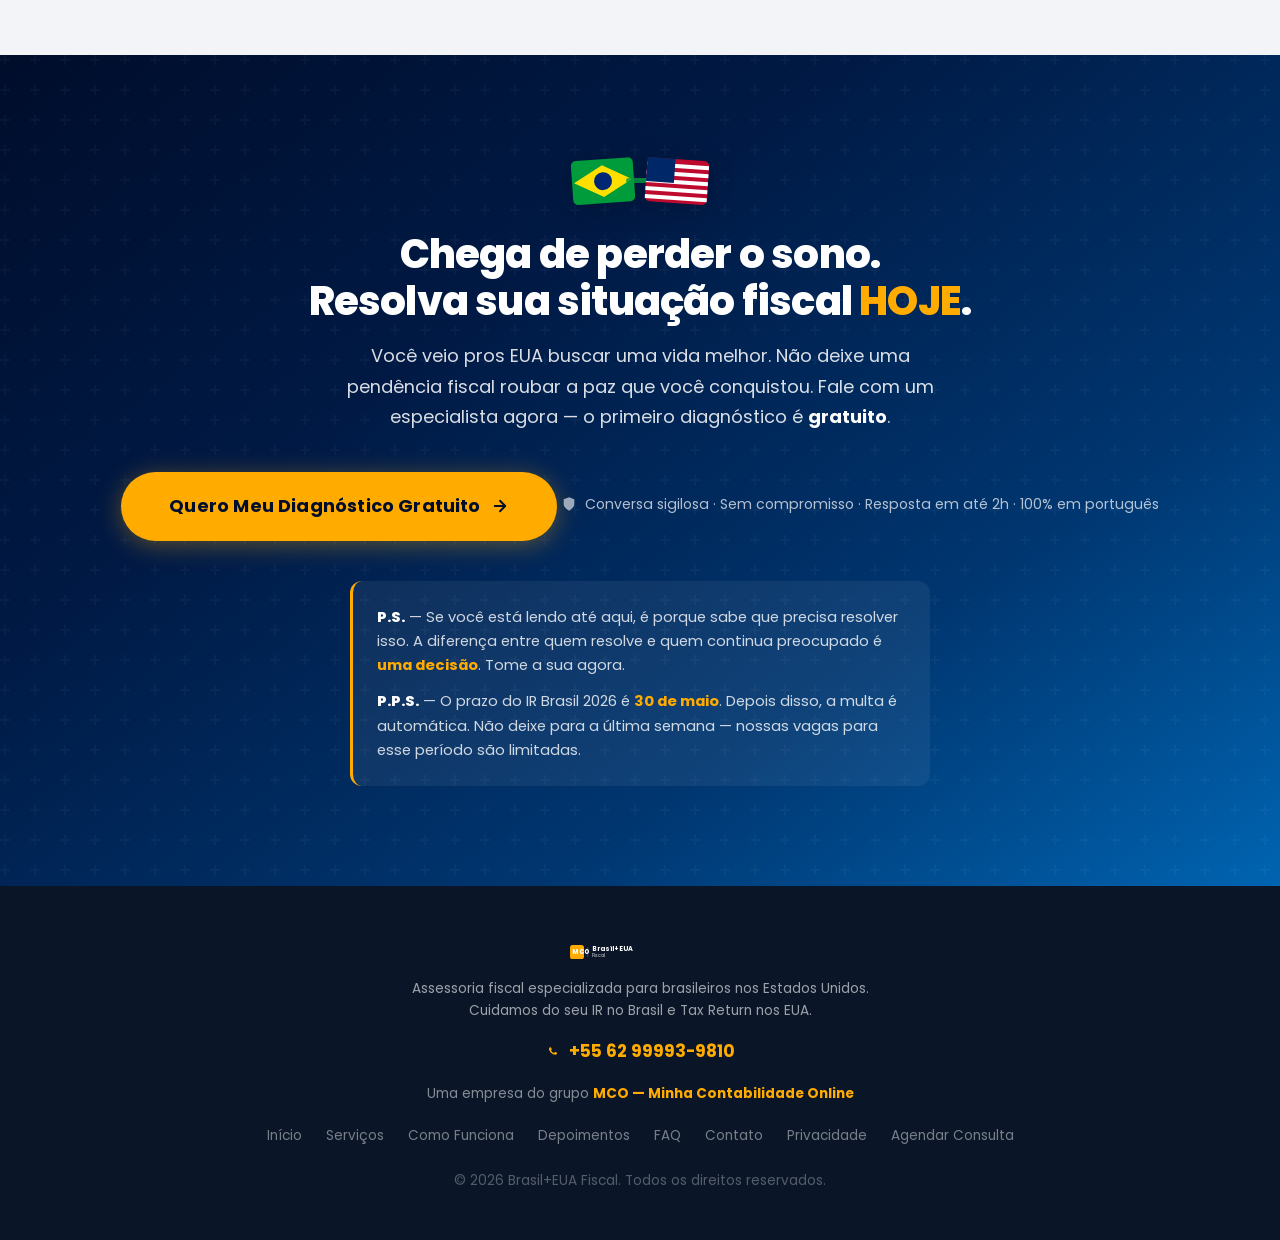
==== commit df1219e4: "fix: revisão visual completa — navbar trust bar, logo, responsivo mobile - Trust bar centralizada co" ====
--- a/index.html
+++ b/index.html
@@ -70,16 +70,16 @@
     <nav class="navbar" id="navbar">
         <div class="container">
             <a href="#" class="navbar-brand">
-                <img src="/assets/logo-mco-branca.webp" alt="MCO Contábil — Assessoria Fiscal para Brasileiros nos EUA" style="height:36px" fetchpriority="high" width="180" height="36">
+                <img src="assets/logo-mco-branca.webp" alt="MCO Contábil — Assessoria Fiscal para Brasileiros nos EUA" class="brand-logo" fetchpriority="high" width="300" height="105">
             </a>
 
-            <nav class="navbar-nav">
+            <div class="navbar-nav">
                 <a href="#identifica">Identifica-se?</a>
                 <a href="#solucao">Serviços</a>
                 <a href="#como-funciona">Como Funciona</a>
                 <a href="#depoimentos">Depoimentos</a>
                 <a href="#faq">FAQ</a>
-            </nav>
+            </div>
 
             <a href="#formulario" class="navbar-cta">
                 <svg width="16" height="16" viewBox="0 0 24 24" fill="none" stroke="currentColor" stroke-width="2.5" stroke-linecap="round" stroke-linejoin="round"><path d="M22 16.92v3a2 2 0 01-2.18 2 19.79 19.79 0 01-8.63-3.07 19.5 19.5 0 01-6-6A19.79 19.79 0 012.12 4.18 2 2 0 014.11 2h3a2 2 0 012 1.72c.127.96.361 1.903.7 2.81a2 2 0 01-.45 2.11L8.09 9.91a16 16 0 006 6l1.27-1.27a2 2 0 012.11-.45c.907.339 1.85.573 2.81.7A2 2 0 0122 16.92z"/></svg>
@@ -93,12 +93,14 @@
             </button>
         </div>
         <!-- Trust Bar -->
-        <div style="display:flex;gap:16px;align-items:center;font-size:10px;color:rgba(255,255,255,.5);margin-top:6px;flex-wrap:wrap;justify-content:center;padding:0 20px">
-            <span>&#10003; CRC Brasil</span>
-            <span>&#10003; IRS Enrolled Agent</span>
-            <span>&#10003; OAB Tributarista</span>
-            <span>&#10003; SSL Seguro</span>
-            <span>&#10003; LGPD Compliance</span>
+        <div class="navbar-trust-bar">
+            <div class="container navbar-trust-inner">
+                <span>&#10003; CRC Brasil</span>
+                <span>&#10003; IRS Enrolled Agent</span>
+                <span>&#10003; OAB Tributarista</span>
+                <span>&#10003; SSL Seguro</span>
+                <span>&#10003; LGPD Compliance</span>
+            </div>
         </div>
     </nav>
 
@@ -836,11 +838,11 @@
                         <div class="form-group">
                             <label class="form-label" for="whatsapp">WhatsApp (com DDD)</label>
                             <input class="form-input" type="tel" id="whatsapp" name="whatsapp" placeholder="+1 (xxx) xxx-xxxx" required autocomplete="tel">
-                        <!-- Honeypot anti-spam -->
-                        <input type="text" name="_gotcha" style="position:absolute;left:-9999px;opacity:0;height:0;width:0;" tabindex="-1" autocomplete="off">
                             <div class="form-error">Insira um número válido.</div>
                         </div>
                     </div>
+                    <!-- Honeypot anti-spam -->
+                    <input type="text" name="_gotcha" style="position:absolute;left:-9999px;opacity:0;height:0;width:0;" tabindex="-1" autocomplete="off">
 
                     <div class="form-row">
                         <div class="form-group">
--- a/css/styles.css
+++ b/css/styles.css
@@ -304,6 +304,52 @@
     box-shadow: var(--shadow-glow-green);
 }
 
+/* Navbar Trust Bar */
+.navbar-trust-bar {
+    border-top: 1px solid rgba(255, 255, 255, 0.06);
+    margin-top: 10px;
+    padding-top: 8px;
+}
+
+.navbar-trust-inner {
+    display: flex !important;
+    gap: 18px;
+    align-items: center;
+    justify-content: center !important;
+    flex-wrap: wrap;
+    font-size: 0.68rem;
+    font-weight: 500;
+    color: rgba(255, 255, 255, 0.45);
+    letter-spacing: 0.02em;
+}
+
+.navbar-trust-inner span {
+    white-space: nowrap;
+}
+
+.navbar.scrolled .navbar-trust-bar {
+    margin-top: 6px;
+    padding-top: 6px;
+}
+
+@media (max-width: 639px) {
+    .navbar-trust-bar {
+        margin-top: 6px;
+        padding-top: 5px;
+    }
+    .navbar-trust-inner {
+        gap: 4px 12px;
+        font-size: 0.6rem;
+    }
+}
+
+@media (max-width: 379px) {
+    .navbar-trust-inner {
+        gap: 3px 8px;
+        font-size: 0.55rem;
+    }
+}
+
 /* Hamburger */
 .hamburger {
     display: flex;
@@ -320,7 +366,7 @@
     display: block;
     width: 22px;
     height: 2px;
-    background: var(--gray-800);
+    background: rgba(255, 255, 255, 0.85);
     border-radius: 2px;
     transition: all 0.3s ease;
 }
@@ -463,7 +509,7 @@
     min-height: 100vh;
     display: flex;
     align-items: center;
-    padding: 110px 0 100px;
+    padding: 140px 0 100px;
     overflow: hidden;
     background: var(--gradient-hero);
 }
@@ -2533,36 +2579,45 @@
 
 /* ---- Mobile Small (< 380px) ---- */
 @media (max-width: 379px) {
+    .navbar {
+        padding: 8px 0;
+    }
+
     .brand-logo {
-        height: 28px;
-        max-width: 160px;
+        height: 26px;
+        width: auto;
+        max-width: 120px;
+    }
+
+    .hero {
+        padding: 100px 0 60px;
     }
 
     .hero h1 {
-        font-size: 1.6rem;
+        font-size: 1.5rem;
     }
 
     .hero-badge {
+        font-size: 0.72rem;
+        padding: 8px 12px;
+    }
+
+    .hero-sub {
+        font-size: 0.95rem;
+    }
+
+    .btn-primary {
+        padding: 14px 24px;
+        font-size: 0.92rem;
+    }
+
+    .btn-secondary {
+        padding: 12px 20px;
+        font-size: 0.88rem;
+    }
+
+    .urgency-bar {
         font-size: 0.75rem;
-        padding: 8px 14px;
-    }
-
-    .btn-primary {
-        padding: 14px 28px;
-        font-size: 0.95rem;
-    }
-
-    .btn-secondary {
-        padding: 12px 24px;
-        font-size: 0.9rem;
-    }
-
-    .comparison-table {
-        grid-template-columns: 1fr;
-    }
-
-    .urgency-bar {
-        font-size: 0.78rem;
         padding: 10px 12px;
     }
 
@@ -2576,19 +2631,47 @@
     }
 
     .final-cta .btn-primary {
-        padding: 16px 32px;
-        font-size: 1rem;
+        padding: 16px 28px;
+        font-size: 0.95rem;
     }
 
     .footer-links {
         gap: 12px 16px;
     }
+
+    .identify-item {
+        padding: 12px 14px;
+        gap: 10px;
+    }
+
+    .identify-icon {
+        width: 24px;
+        height: 24px;
+    }
+
+    .identify-icon svg {
+        width: 12px;
+        height: 12px;
+    }
+
+    .pain-card {
+        padding: 14px;
+    }
+
+    .solution-card {
+        padding: 20px 16px;
+    }
 }
 
 /* ---- Mobile (< 640px) ---- */
 @media (max-width: 639px) {
+    .navbar {
+        padding: 10px 0;
+    }
+
     .brand-logo {
         height: 30px;
+        width: auto;
         max-width: 190px;
     }
 
@@ -2597,7 +2680,7 @@
     }
 
     .hero {
-        padding: 90px 0 80px;
+        padding: 110px 0 70px;
         min-height: auto;
     }
 
@@ -2611,6 +2694,12 @@
         align-items: center;
     }
 
+    .urgency-bar {
+        font-size: 0.82rem;
+        padding: 12px 16px;
+        line-height: 1.6;
+    }
+
     .comparison-table {
         grid-template-columns: 1fr;
     }
@@ -2649,6 +2738,11 @@
 
     .final-cta {
         padding: 70px 0;
+    }
+
+    .final-cta .btn-primary {
+        padding: 18px 36px;
+        font-size: 1rem;
     }
 
     .about-badge {
@@ -2688,6 +2782,42 @@
 
     .faq-answer-inner {
         padding: 0 18px 16px;
+    }
+
+    .section-title {
+        font-size: clamp(1.4rem, 5vw, 2rem);
+    }
+
+    .section-subtitle {
+        font-size: 0.95rem;
+        margin-bottom: 32px;
+    }
+
+    .scary-numbers {
+        padding: 40px 0;
+    }
+
+    .scary-numbers-title {
+        font-size: 1rem;
+        margin-bottom: 24px;
+    }
+
+    .scary-grid {
+        grid-template-columns: repeat(2, 1fr);
+        gap: 12px;
+    }
+
+    .stats-grid {
+        grid-template-columns: repeat(2, 1fr);
+        gap: 16px;
+    }
+
+    .popup {
+        padding: 28px 20px;
+    }
+
+    .popup h3 {
+        font-size: 1.2rem;
     }
 }
 
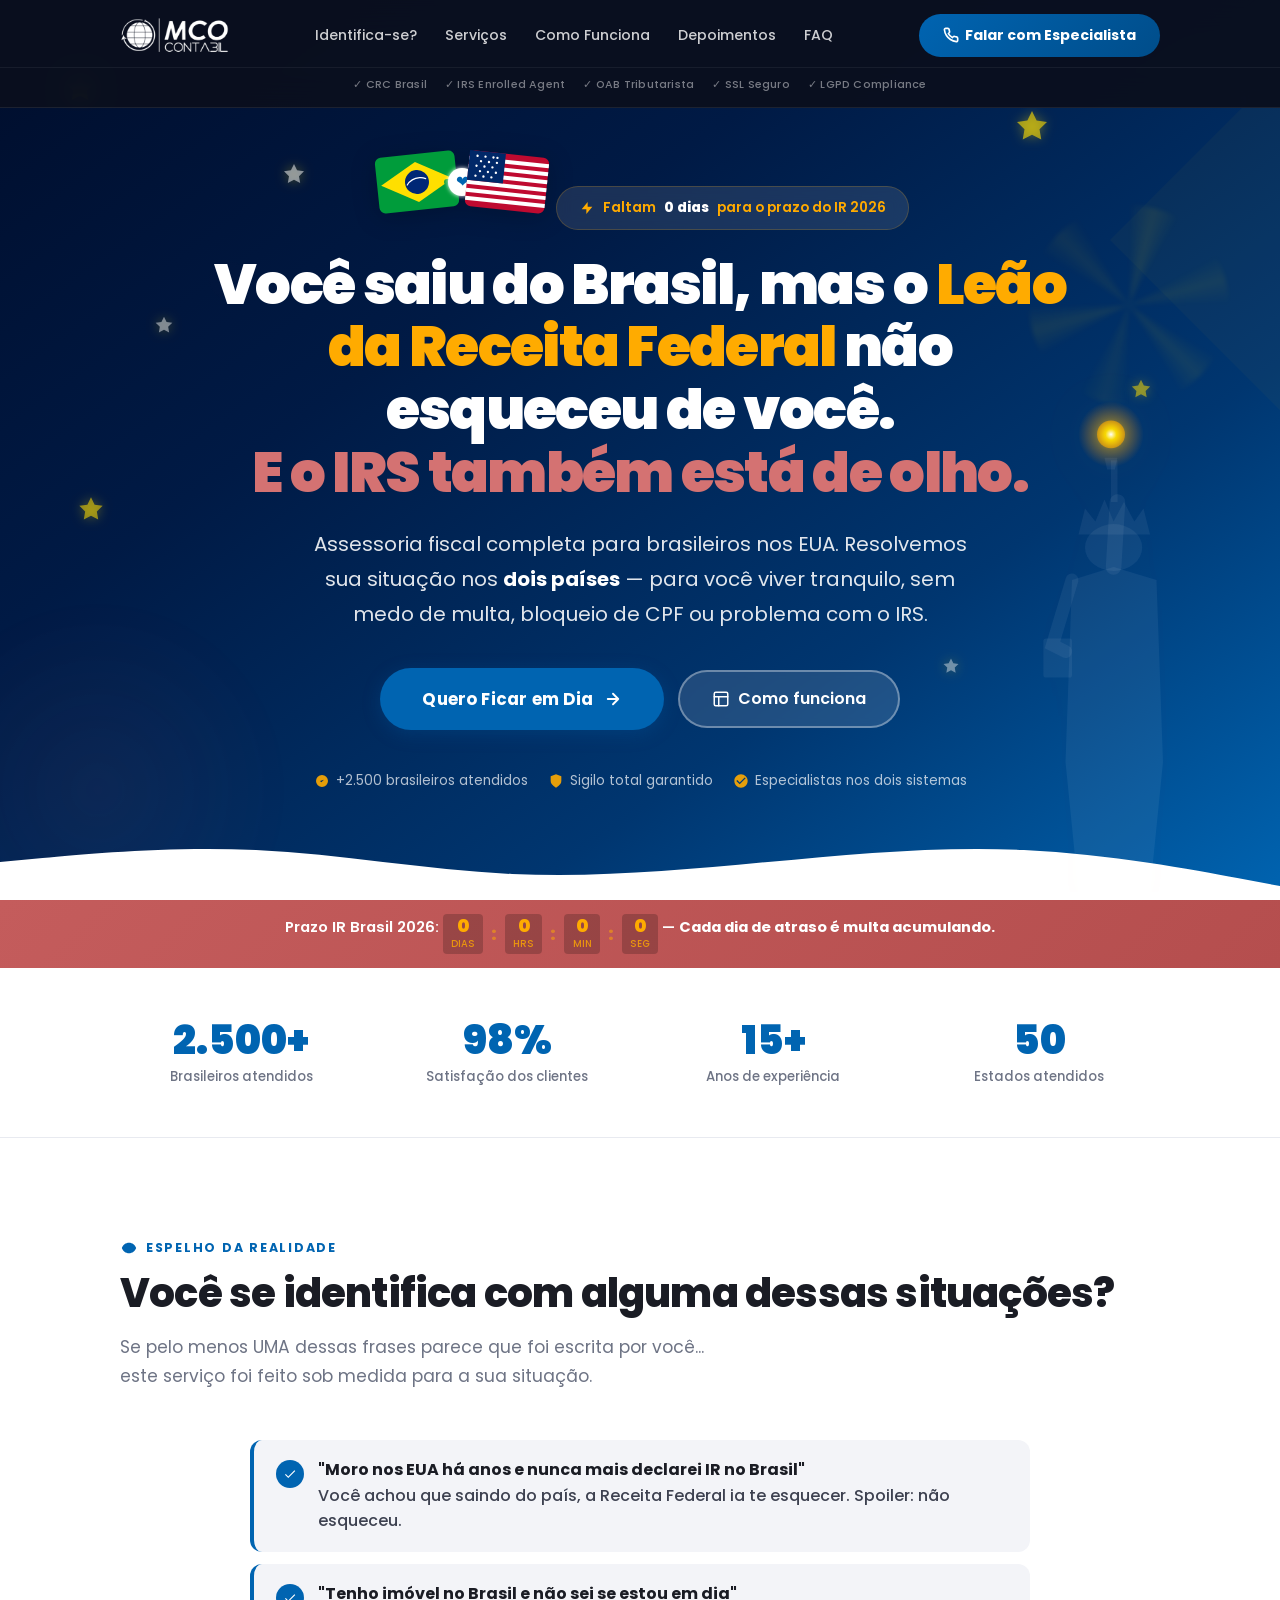
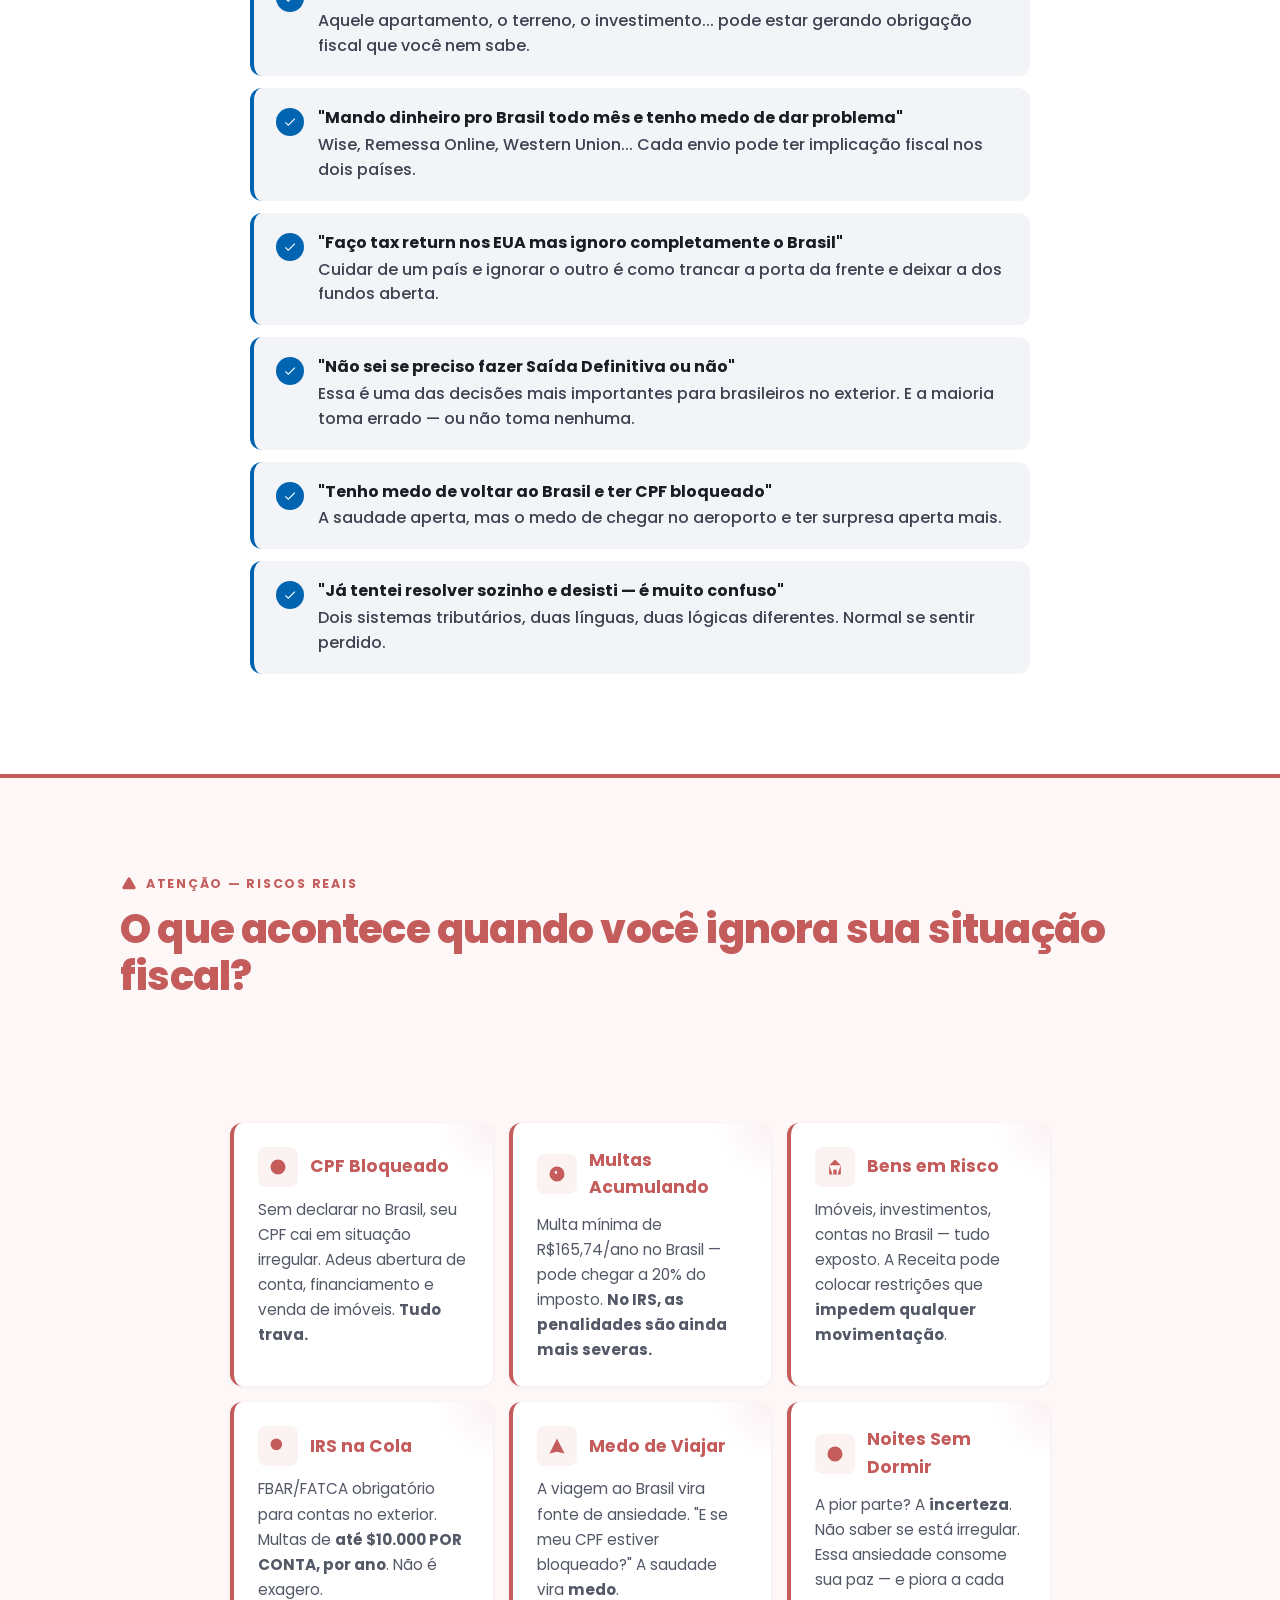
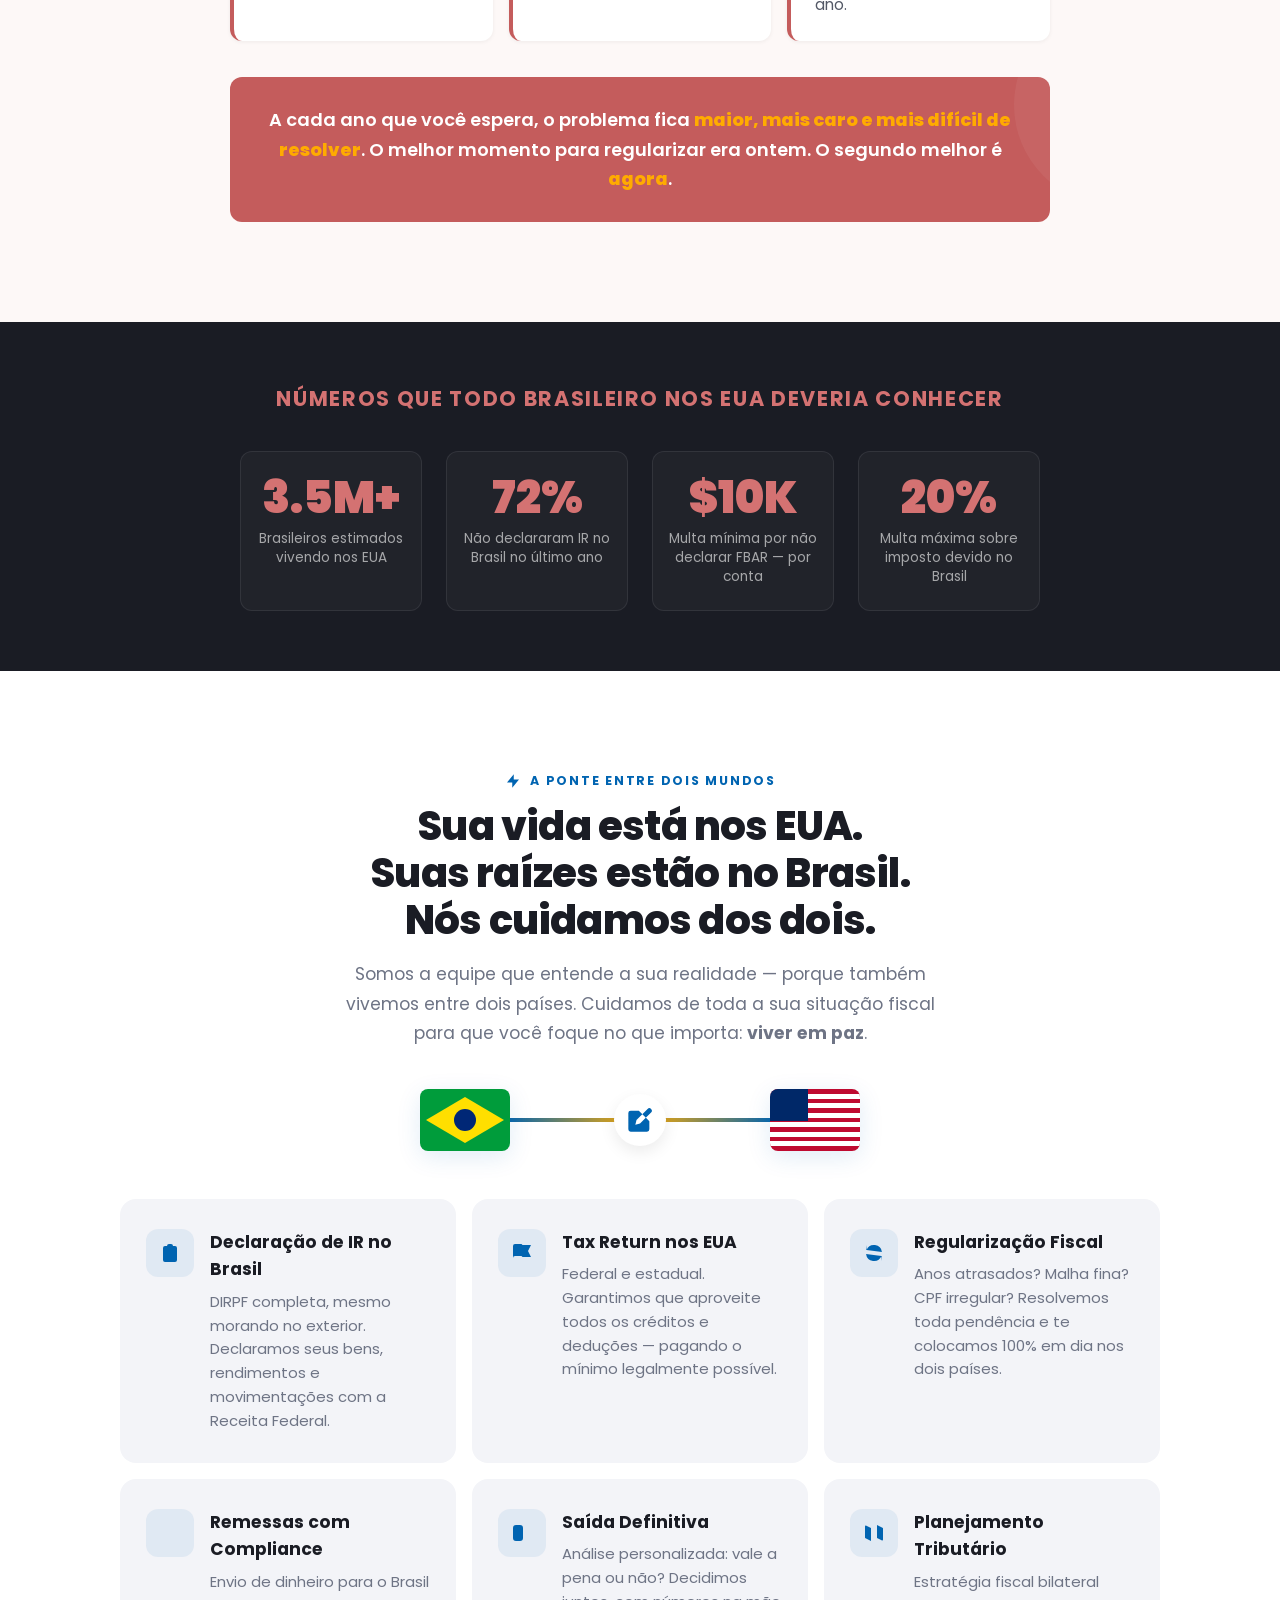
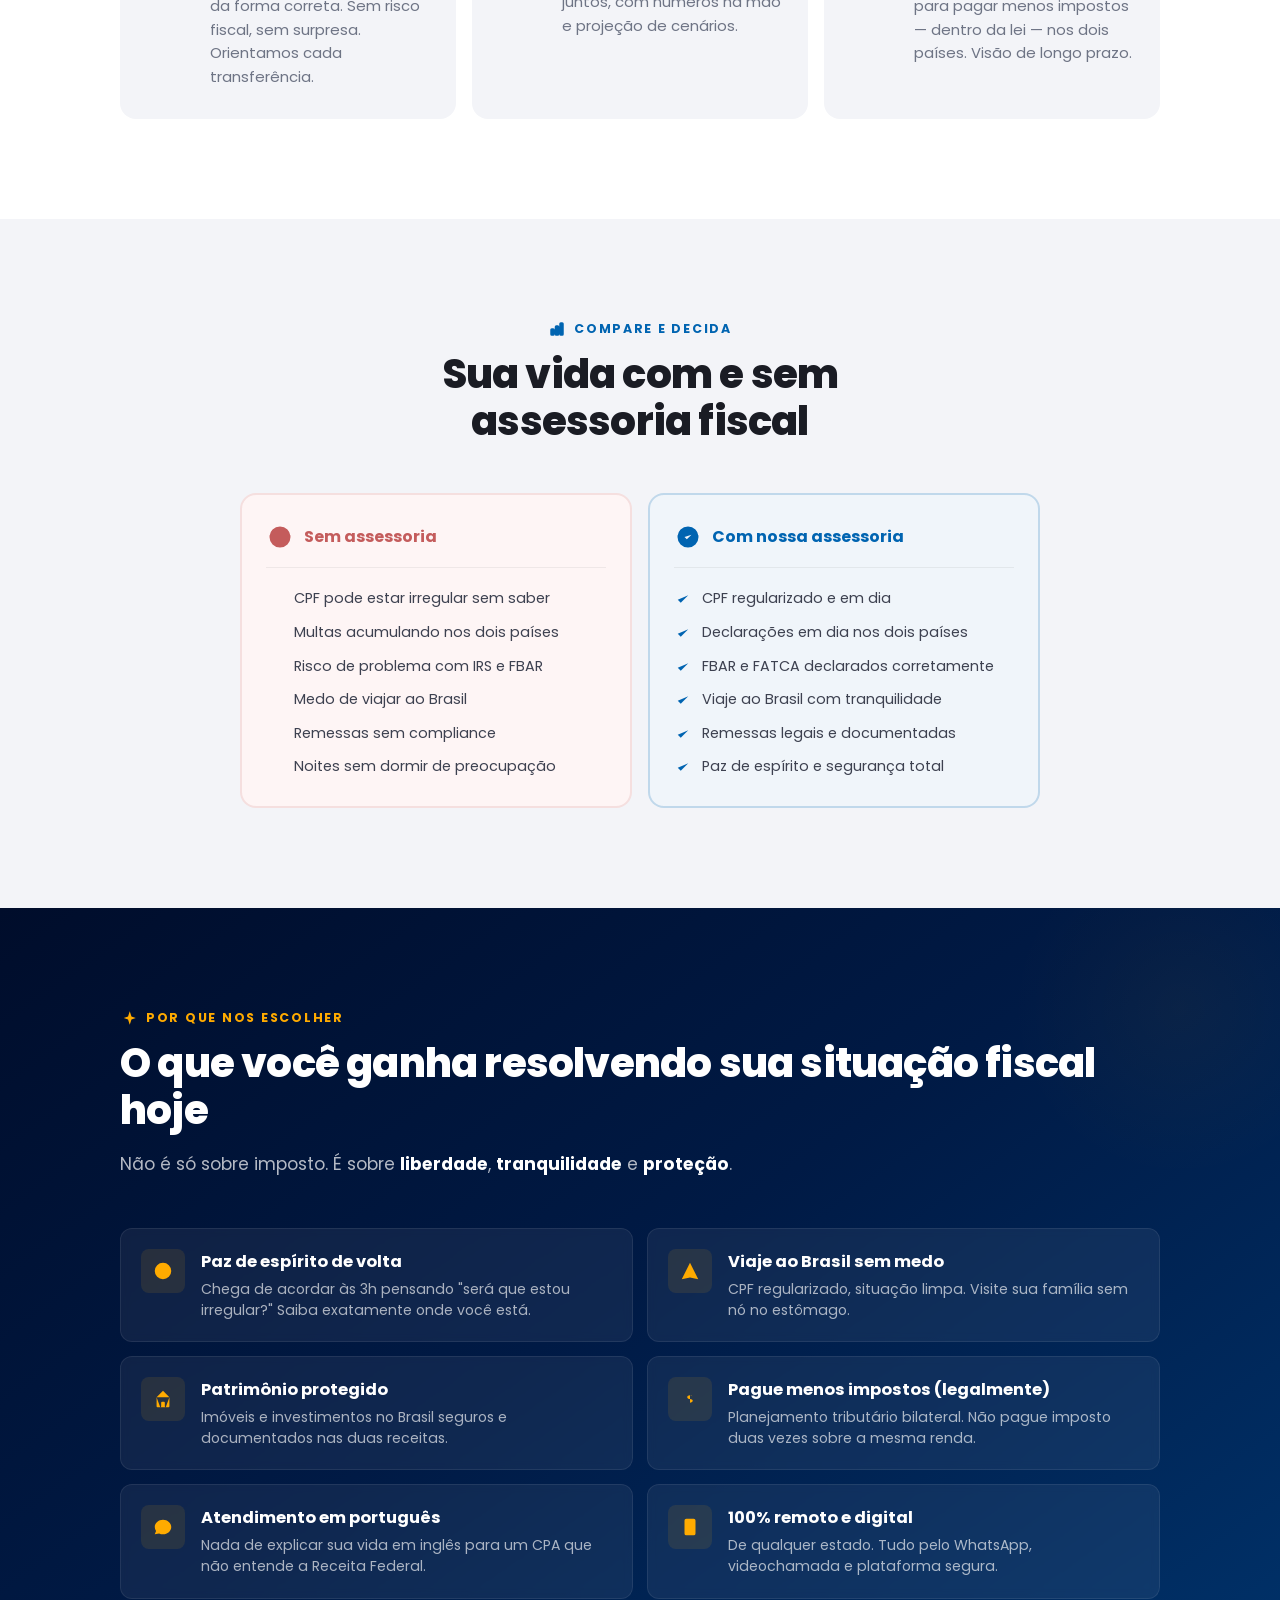
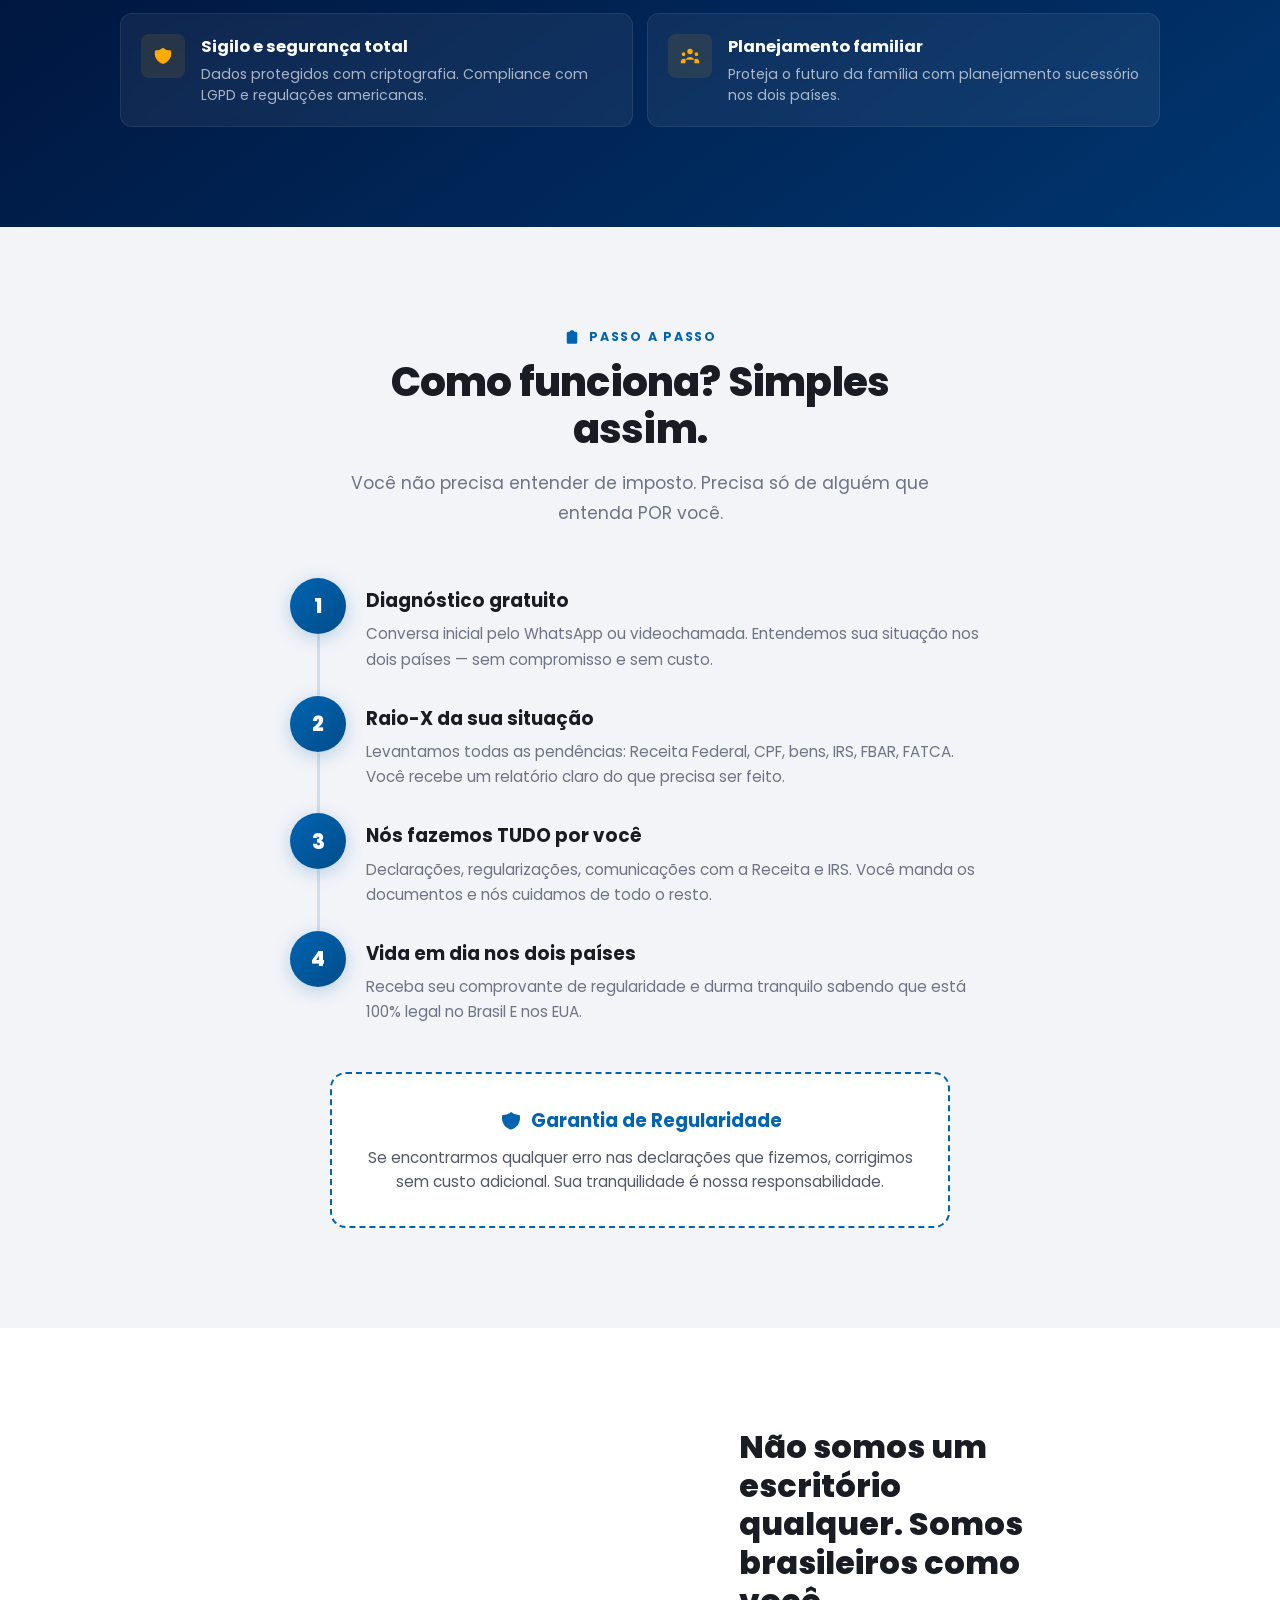
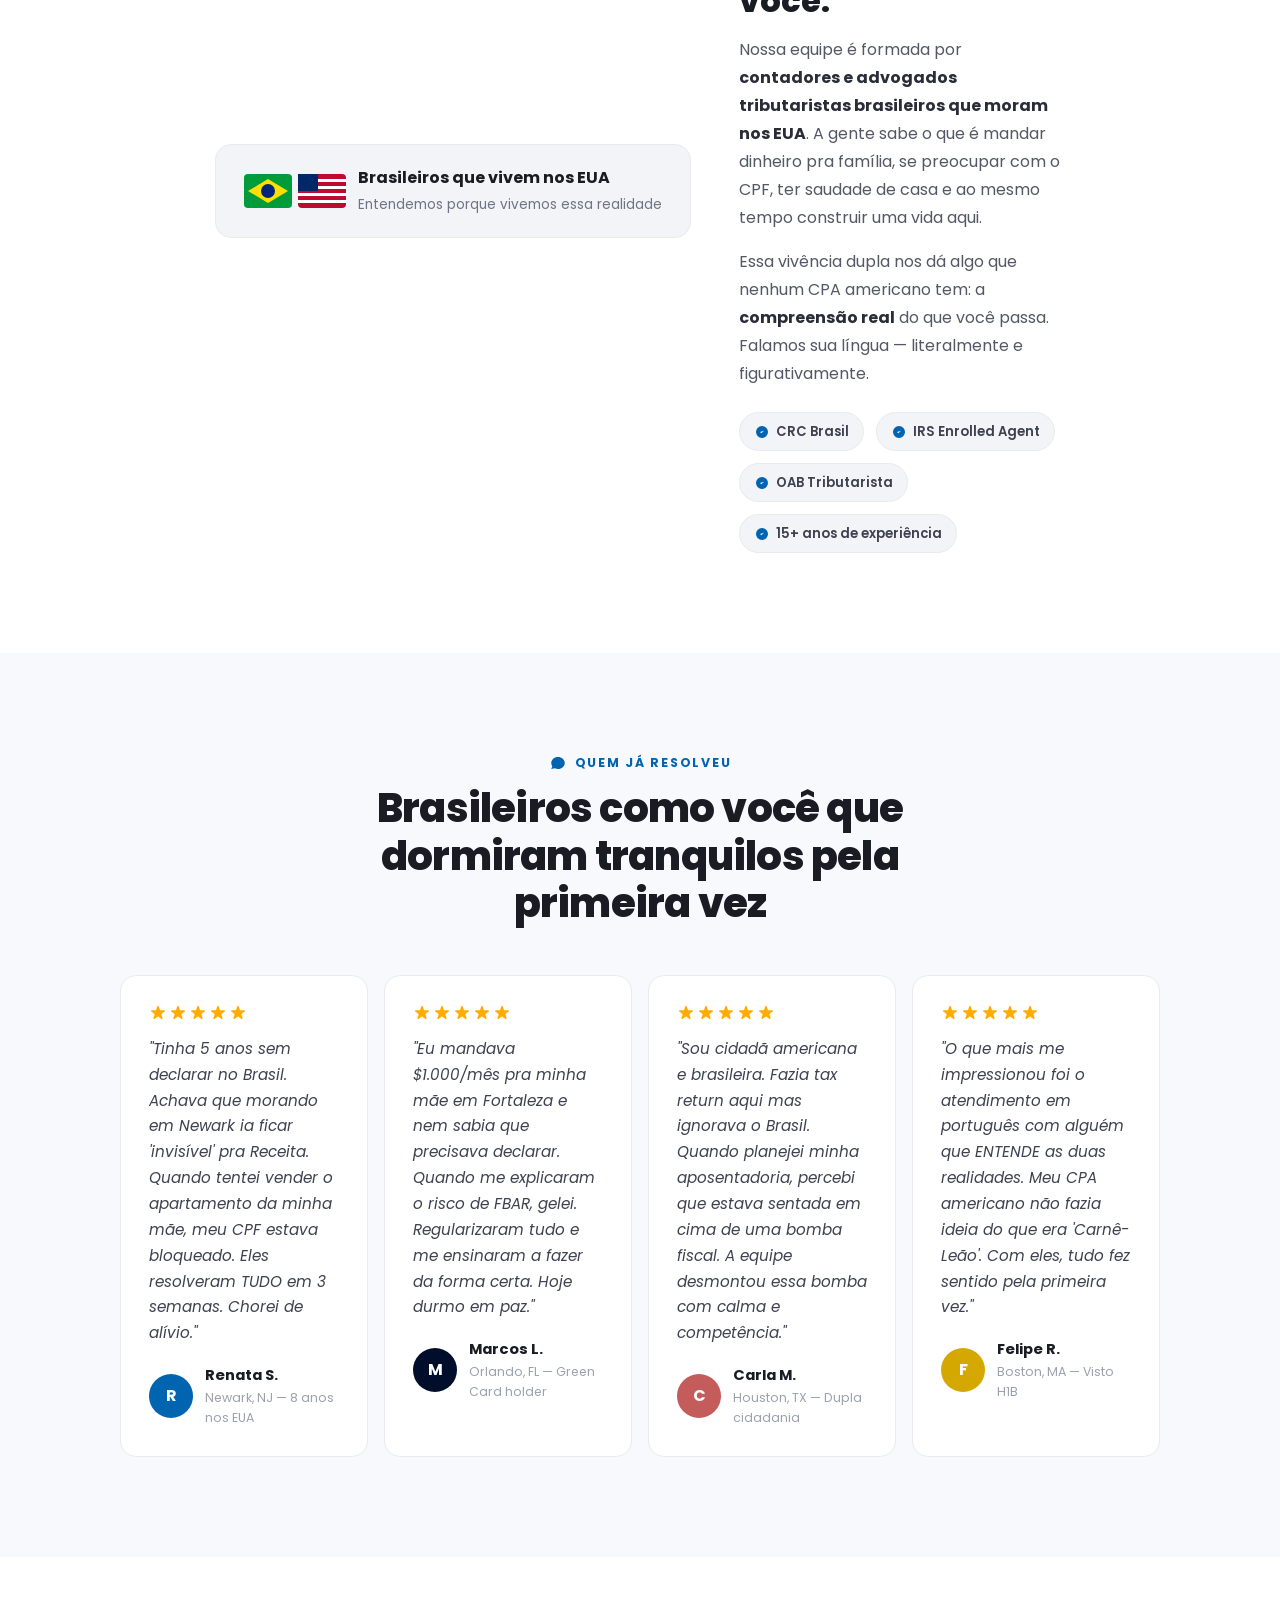
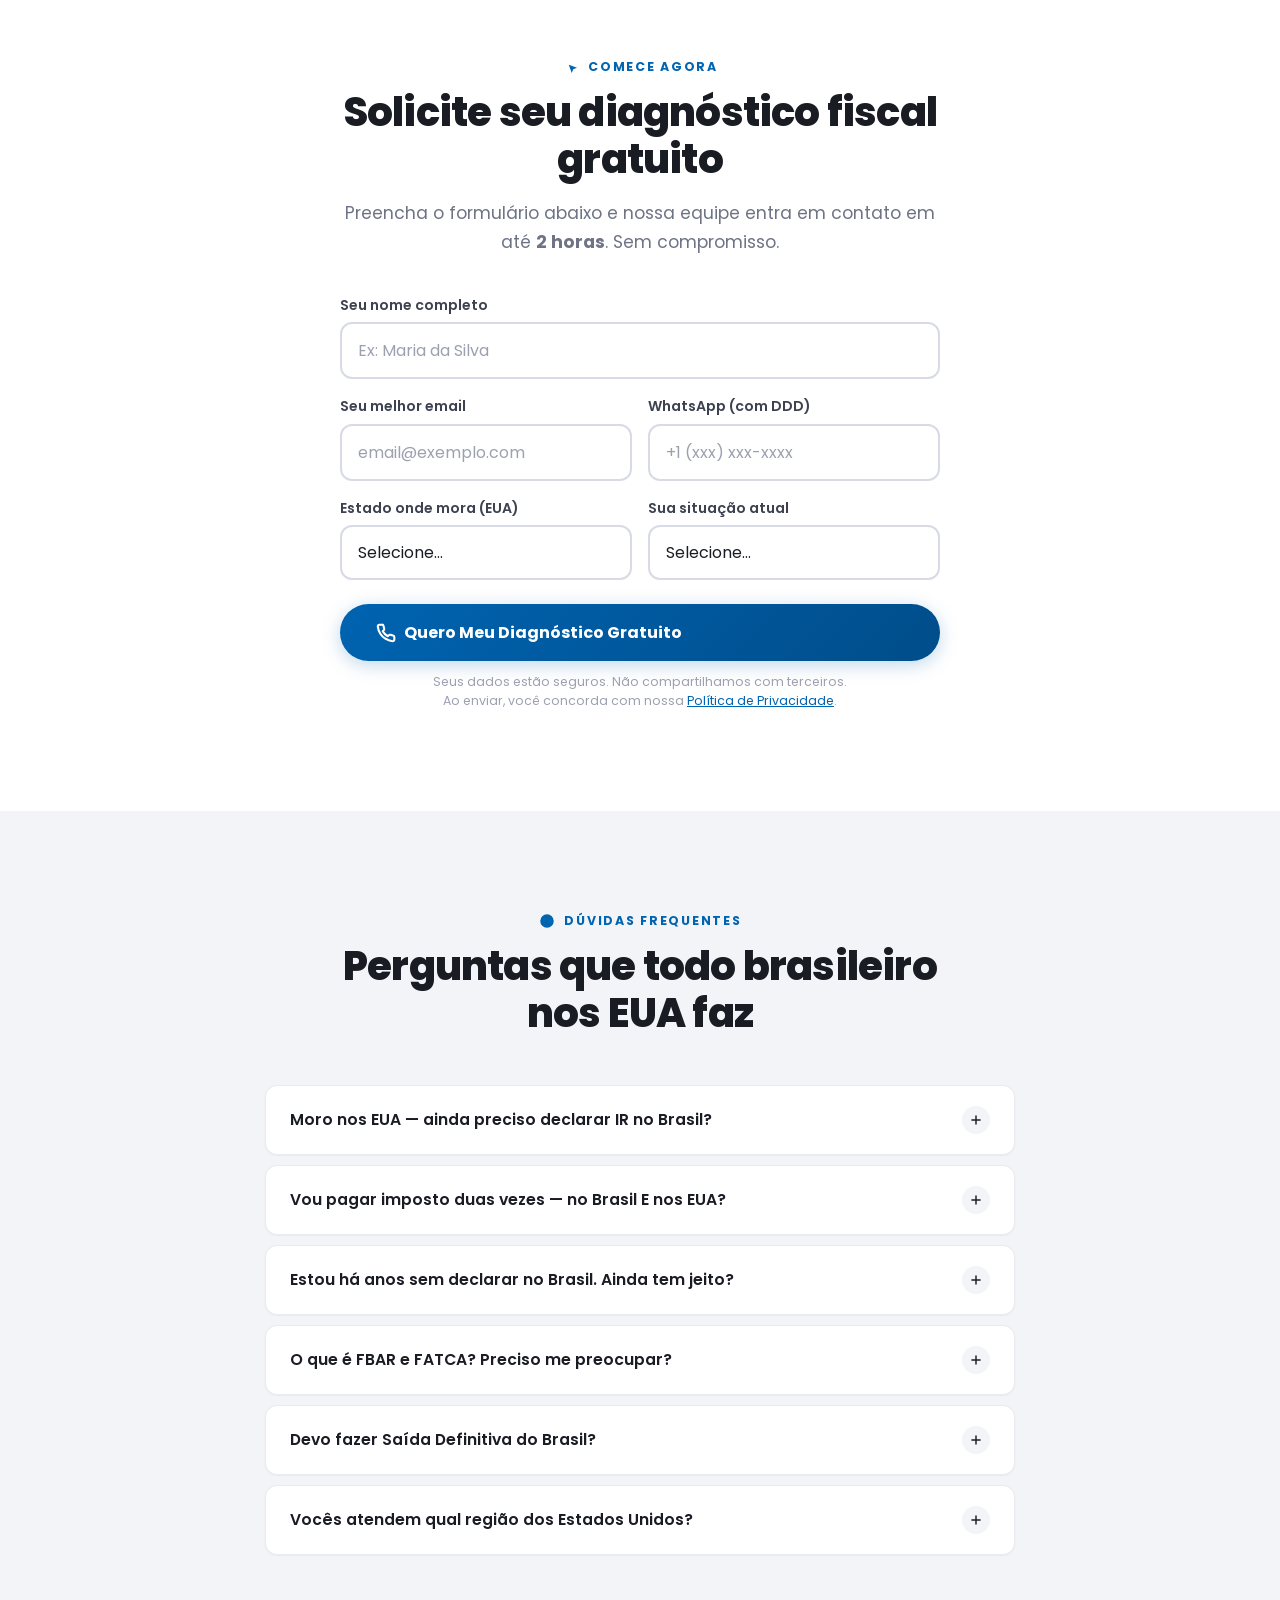
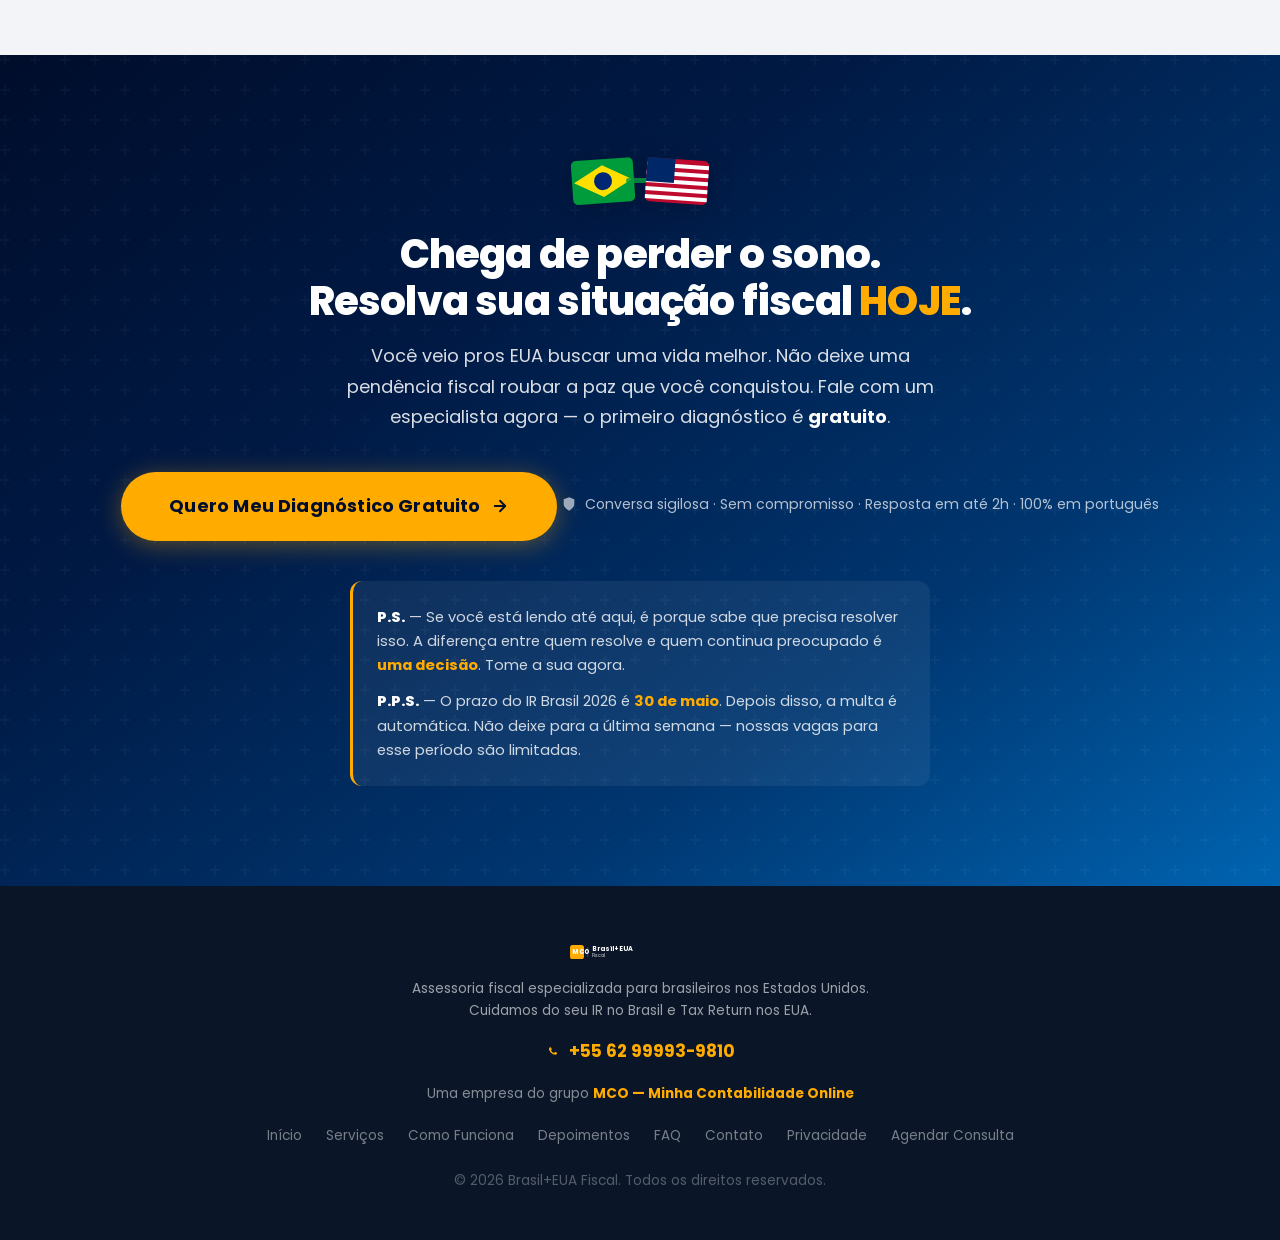
==== commit d817b78a: "fix: botão X para fechar menu mobile fullscreen - Botão close (X) no canto superior direito do overl" ====
--- a/index.html
+++ b/index.html
@@ -107,6 +107,9 @@
     <!-- Mobile Menu -->
     <div class="mobile-menu-overlay"></div>
     <div class="mobile-menu">
+        <button class="mobile-menu-close" aria-label="Fechar menu">
+            <svg viewBox="0 0 24 24" fill="none" stroke="currentColor" stroke-width="2.5" stroke-linecap="round"><path d="M18 6L6 18M6 6l12 12"/></svg>
+        </button>
         <a href="#identifica">Identifica-se?</a>
         <a href="#solucao">Serviços</a>
         <a href="#como-funciona">Como Funciona</a>
--- a/css/styles.css
+++ b/css/styles.css
@@ -383,69 +383,112 @@
     transform: rotate(-45deg) translate(5px, -5px);
 }
 
-/* Mobile menu */
+/* Mobile menu — Fullscreen overlay */
 .mobile-menu {
-    position: fixed;
-    top: 0;
-    right: -100%;
-    width: 280px;
-    height: 100vh;
-    background: var(--white);
-    z-index: 999;
-    padding: 80px 30px 30px;
-    transition: right 0.4s cubic-bezier(0.16, 1, 0.3, 1);
-    box-shadow: var(--shadow-xl);
-}
-
-.mobile-menu.open {
-    right: 0;
-}
-
-.mobile-menu-overlay {
     position: fixed;
     top: 0;
     left: 0;
     width: 100%;
     height: 100%;
-    background: rgba(0,0,0,0.5);
-    z-index: 998;
+    background: rgba(0, 13, 43, 0.97);
+    backdrop-filter: blur(20px);
+    -webkit-backdrop-filter: blur(20px);
+    z-index: 9999;
+    display: flex;
+    flex-direction: column;
+    align-items: center;
+    justify-content: center;
+    gap: 0;
     opacity: 0;
     visibility: hidden;
-    transition: all 0.3s ease;
-}
-
-.mobile-menu-overlay.open {
+    transform: translateY(-10px);
+    transition: opacity 0.3s ease, transform 0.3s ease, visibility 0.3s;
+    pointer-events: none;
+}
+
+.mobile-menu.open {
     opacity: 1;
     visibility: visible;
+    transform: translateY(0);
+    pointer-events: all;
+}
+
+/* Overlay não é mais necessário — o menu já é fullscreen */
+.mobile-menu-overlay {
+    display: none;
+}
+
+/* Close button inside mobile menu */
+.mobile-menu-close {
+    position: absolute;
+    top: 20px;
+    right: 20px;
+    width: 48px;
+    height: 48px;
+    border-radius: 50%;
+    background: rgba(255, 255, 255, 0.1);
+    border: 1px solid rgba(255, 255, 255, 0.15);
+    display: flex;
+    align-items: center;
+    justify-content: center;
+    cursor: pointer;
+    transition: background 0.3s ease;
+    z-index: 1;
+}
+
+.mobile-menu-close svg {
+    width: 22px;
+    height: 22px;
+    color: white;
+}
+
+.mobile-menu-close:hover,
+.mobile-menu-close:active {
+    background: rgba(255, 255, 255, 0.2);
 }
 
 .mobile-menu a {
     display: block;
-    padding: 14px 0;
-    font-size: 1.05rem;
+    padding: 16px 0;
+    font-size: 1.35rem;
     font-weight: 600;
-    color: var(--gray-800);
-    border-bottom: 1px solid var(--gray-100);
+    color: rgba(255, 255, 255, 0.85);
+    border-bottom: 1px solid rgba(255, 255, 255, 0.08);
     transition: color 0.3s ease;
-}
-
-.mobile-menu a:hover {
-    color: var(--br-green);
+    width: 80%;
+    max-width: 320px;
+    text-align: center;
+}
+
+.mobile-menu a:hover,
+.mobile-menu a:active {
+    color: var(--br-yellow);
 }
 
 .mobile-menu .navbar-cta {
-    margin-top: 20px;
-    width: 100%;
+    margin-top: 24px;
+    width: 80%;
+    max-width: 320px;
     text-align: center;
     justify-content: center;
-    padding: 14px;
-    font-size: 1rem;
+    padding: 16px 24px;
+    font-size: 1.05rem;
+    background: var(--gradient-cta);
+    color: white;
+    border-radius: var(--radius-full);
+    font-weight: 700;
+    border: none;
+}
+
+/* Hamburger z-index acima do overlay */
+.hamburger {
+    z-index: 10001;
 }
 
 @media (min-width: 900px) {
     .hamburger { display: none; }
     .navbar-nav { display: flex; }
-    .mobile-menu, .mobile-menu-overlay { display: none; }
+    .mobile-menu, .mobile-menu-overlay { display: none !important; }
 }
 
 /* ---- STICKY CTA BAR (mobile) ---- */
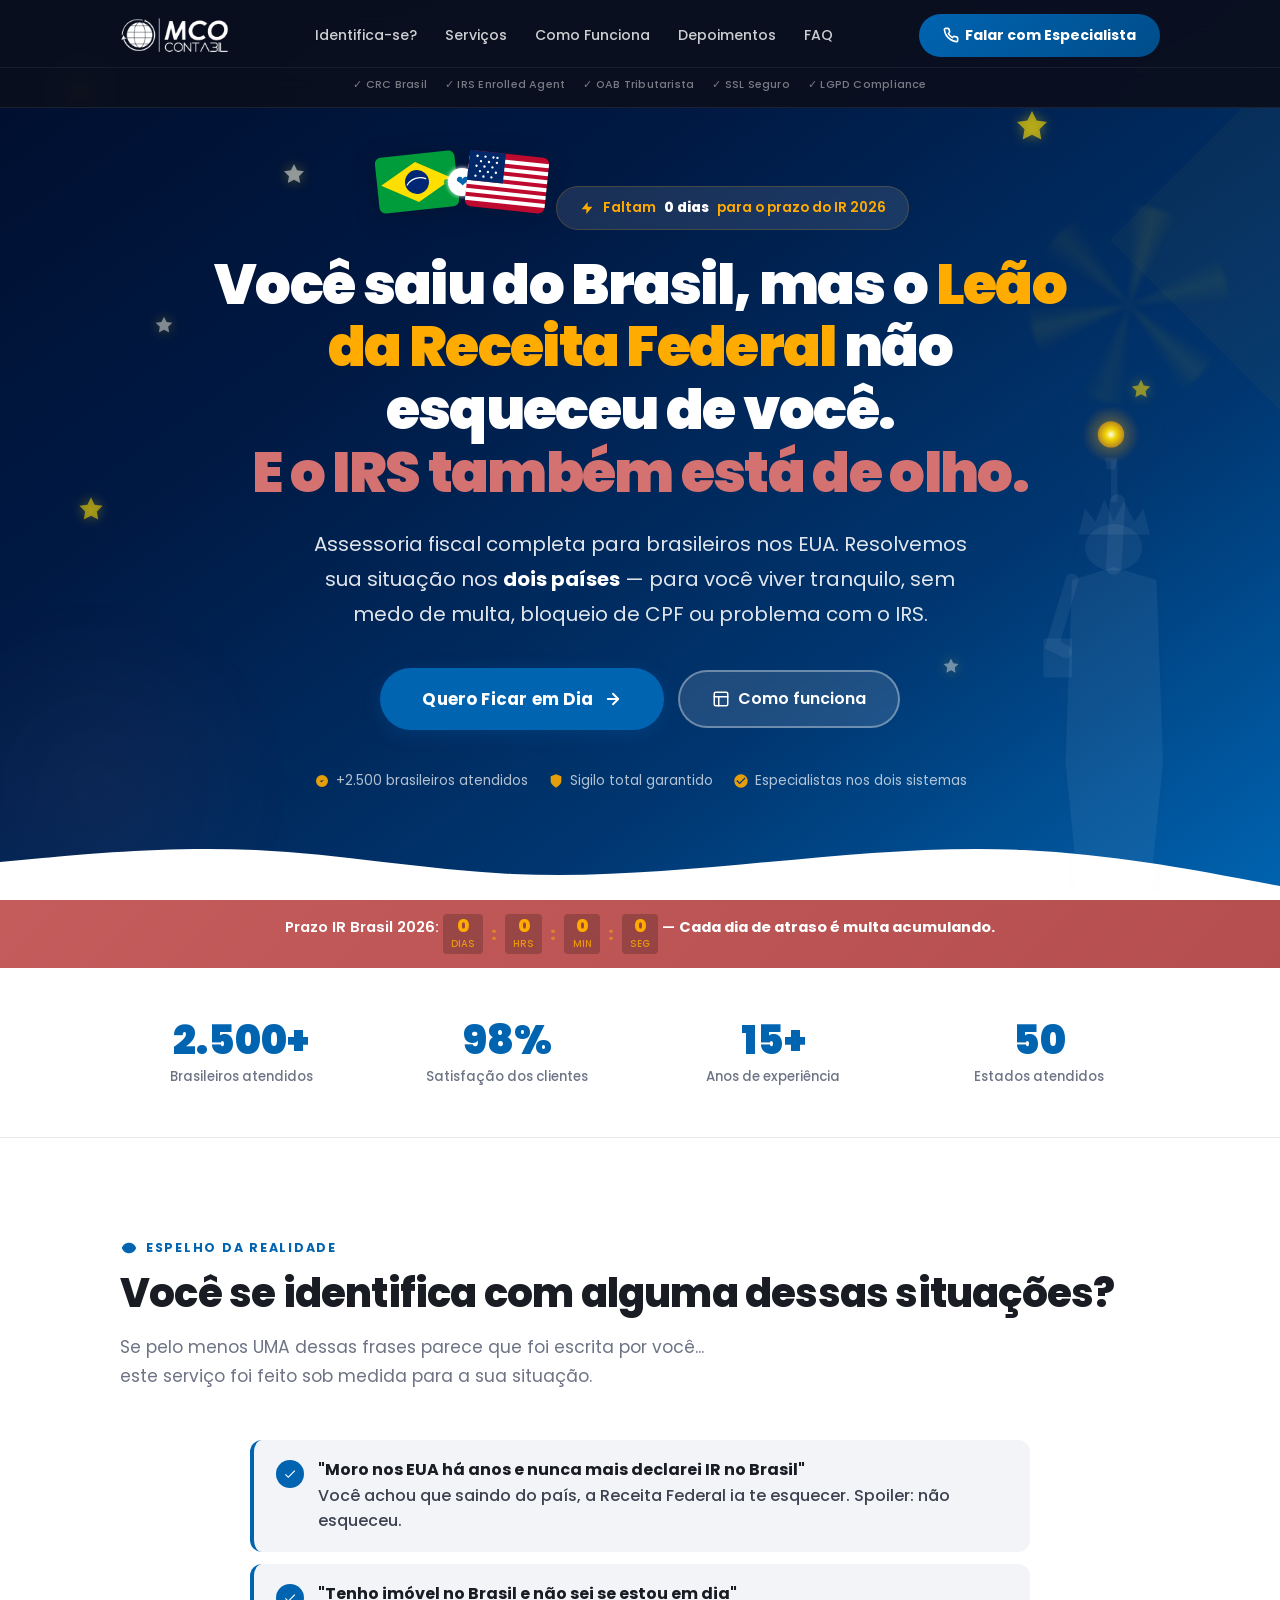
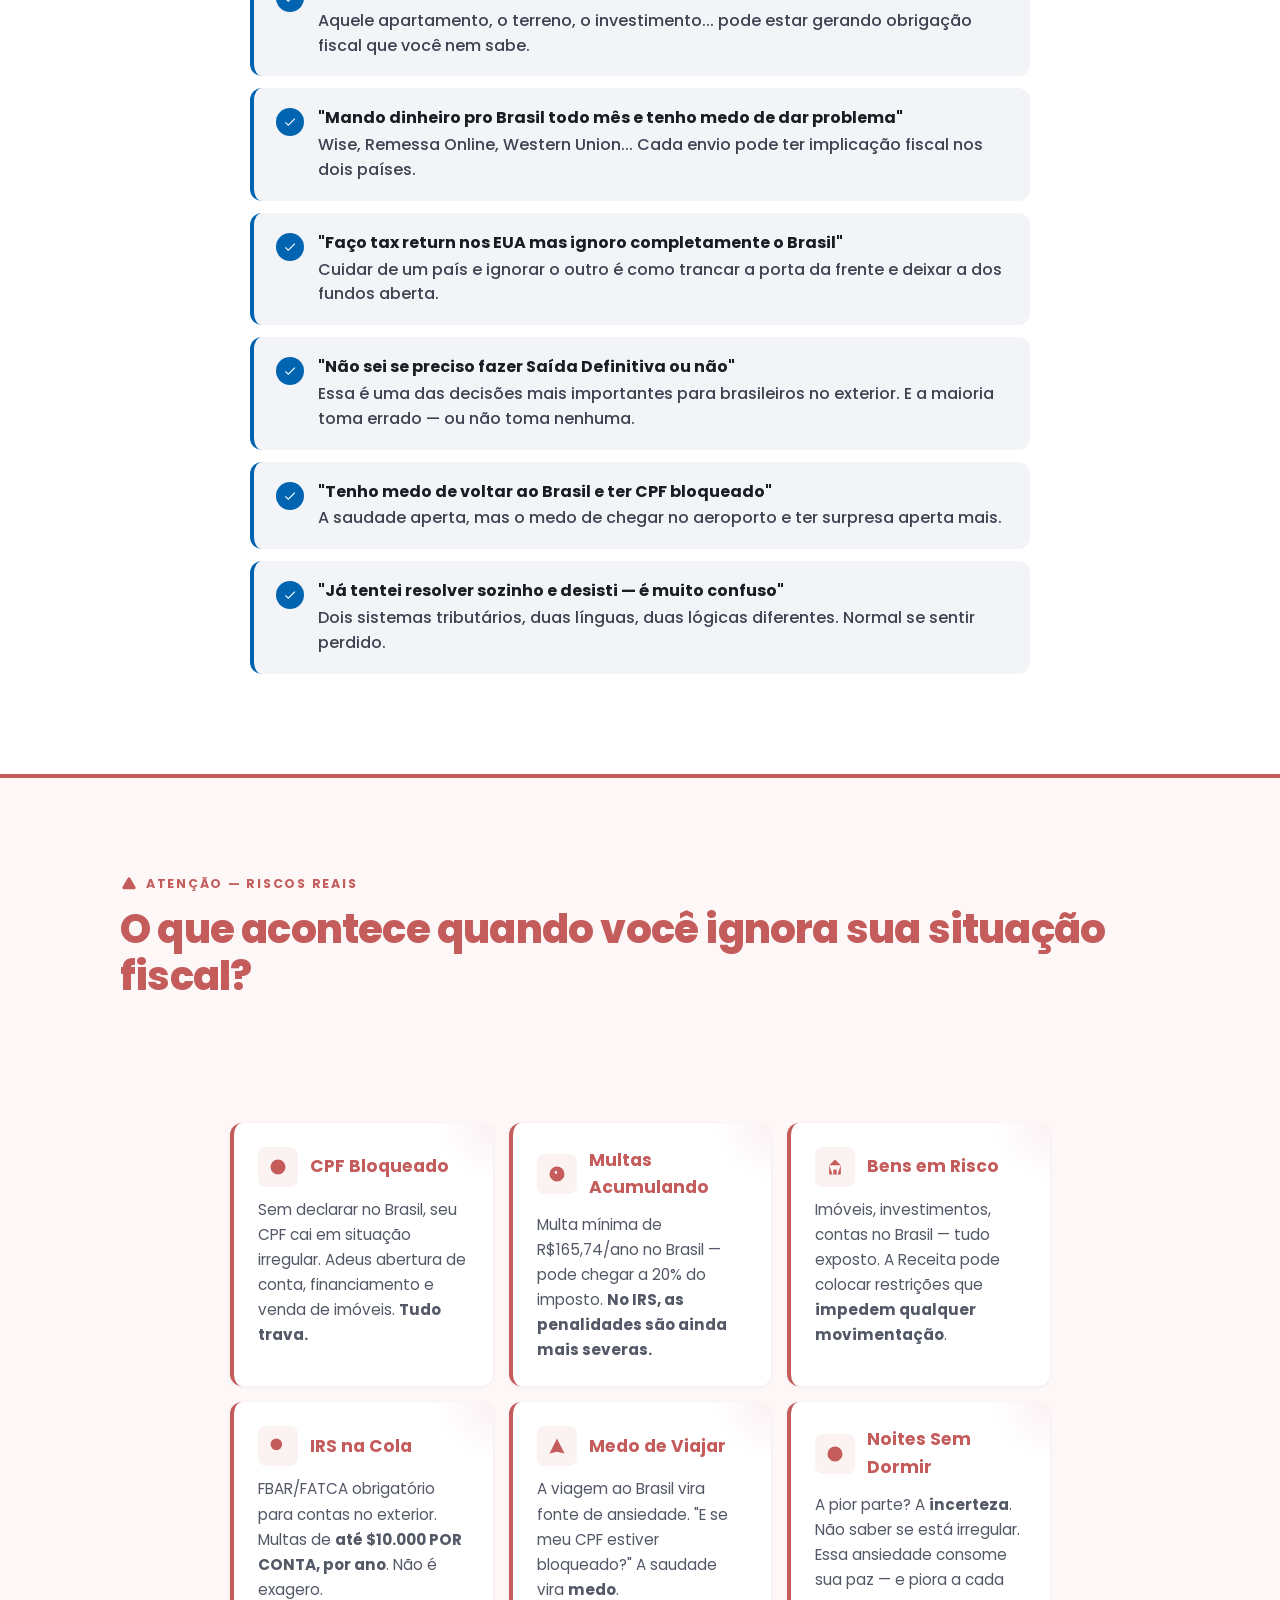
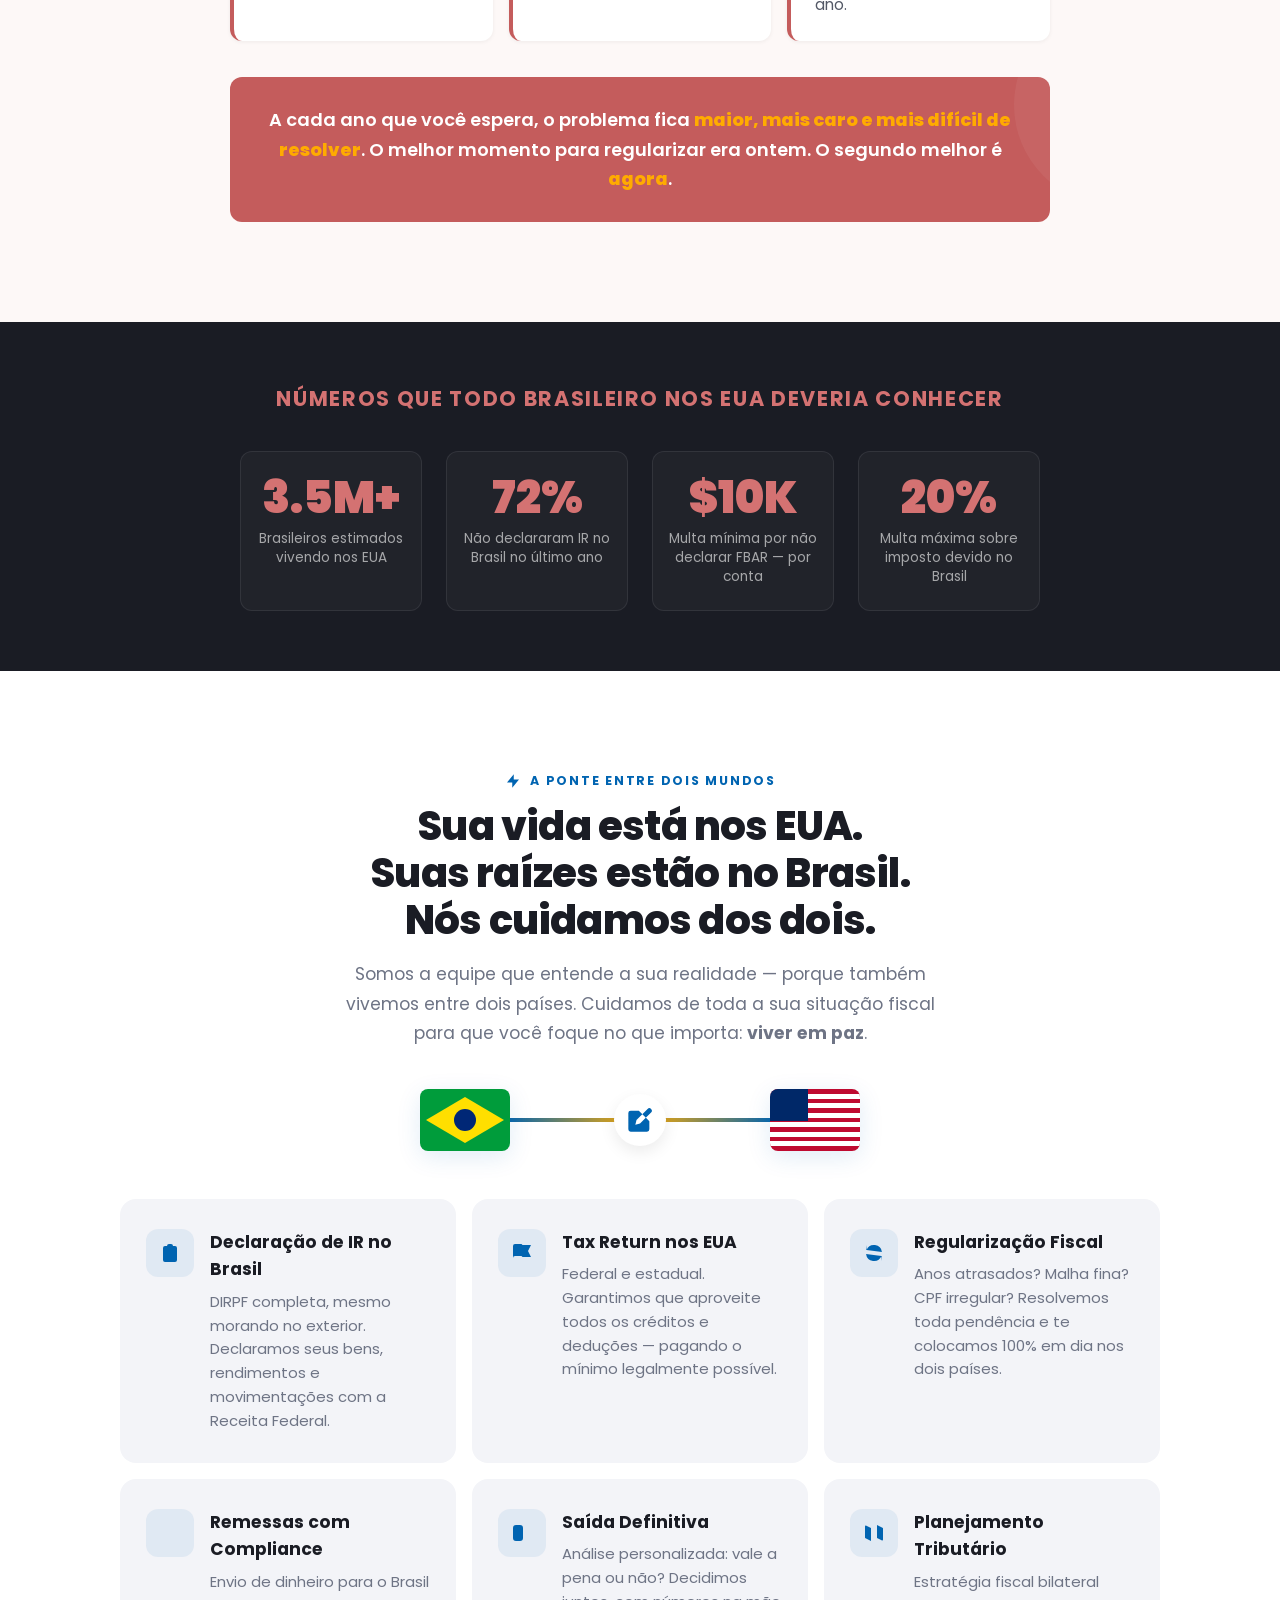
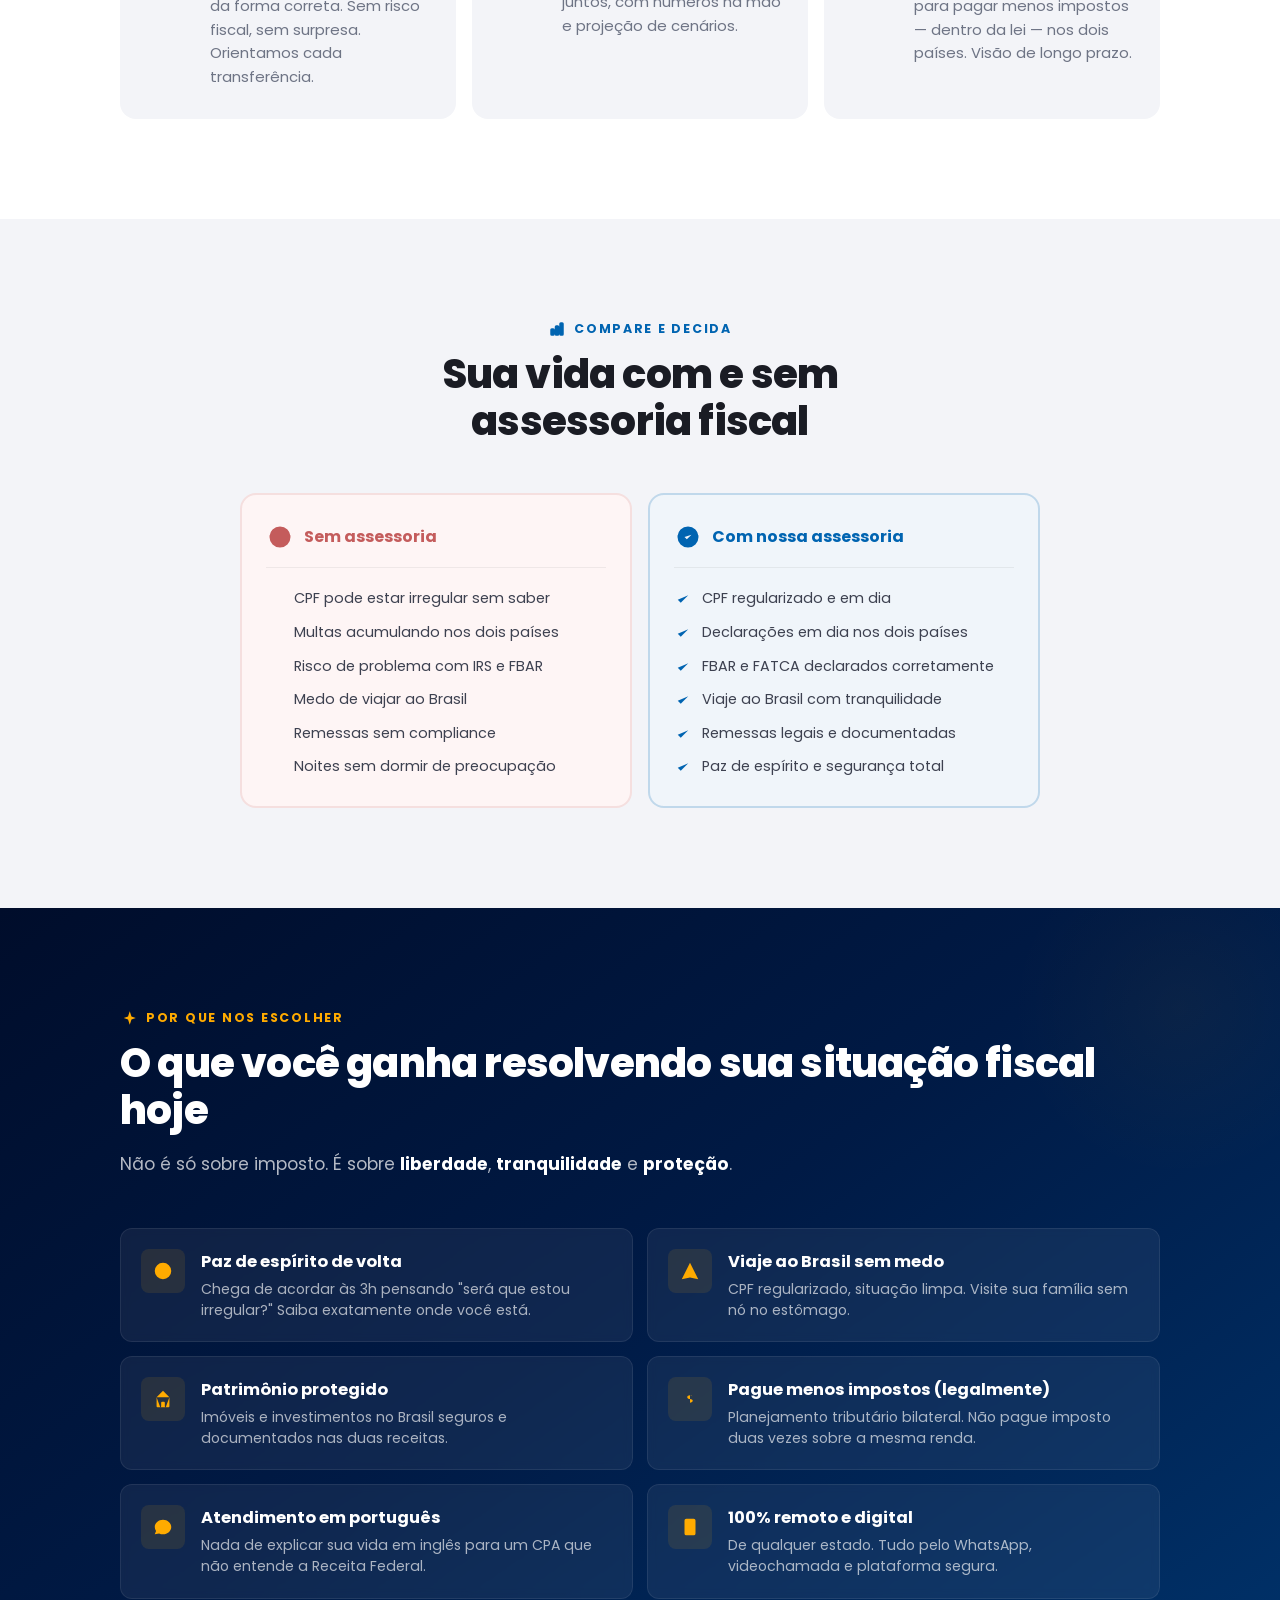
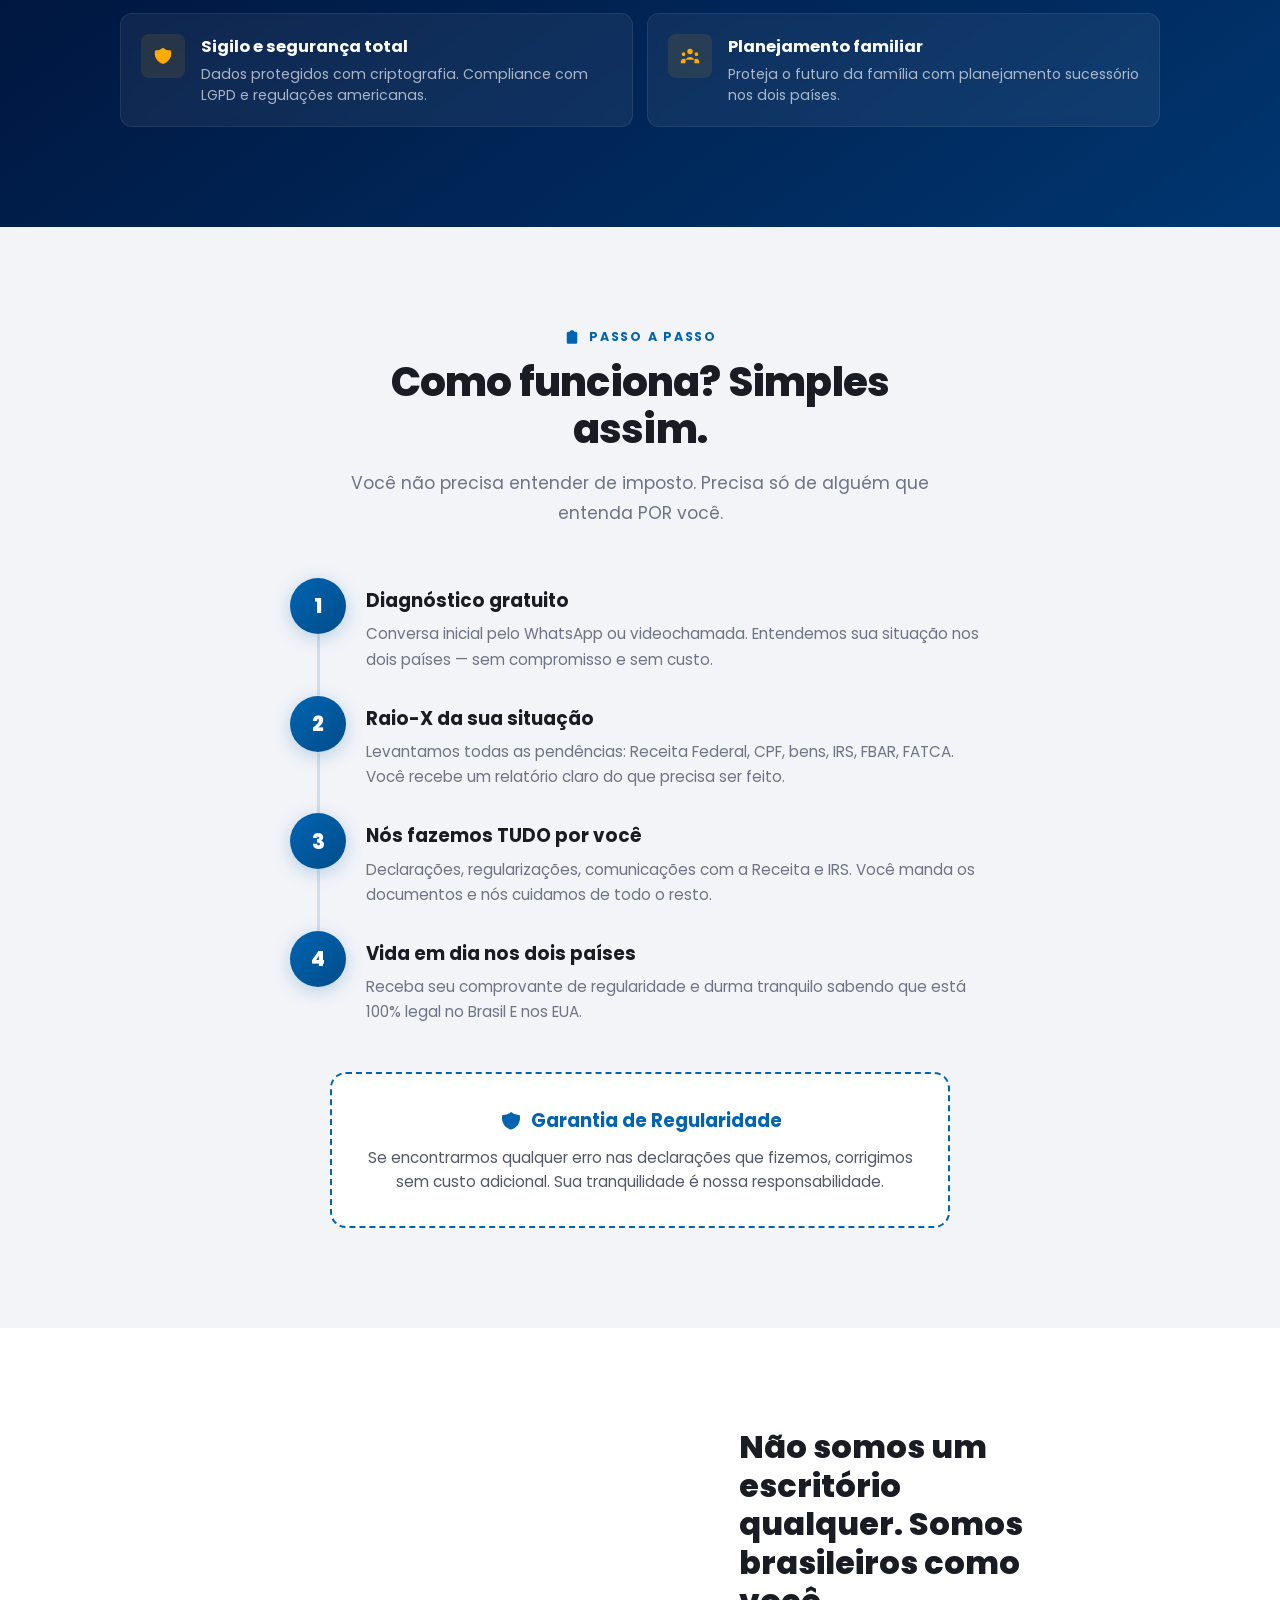
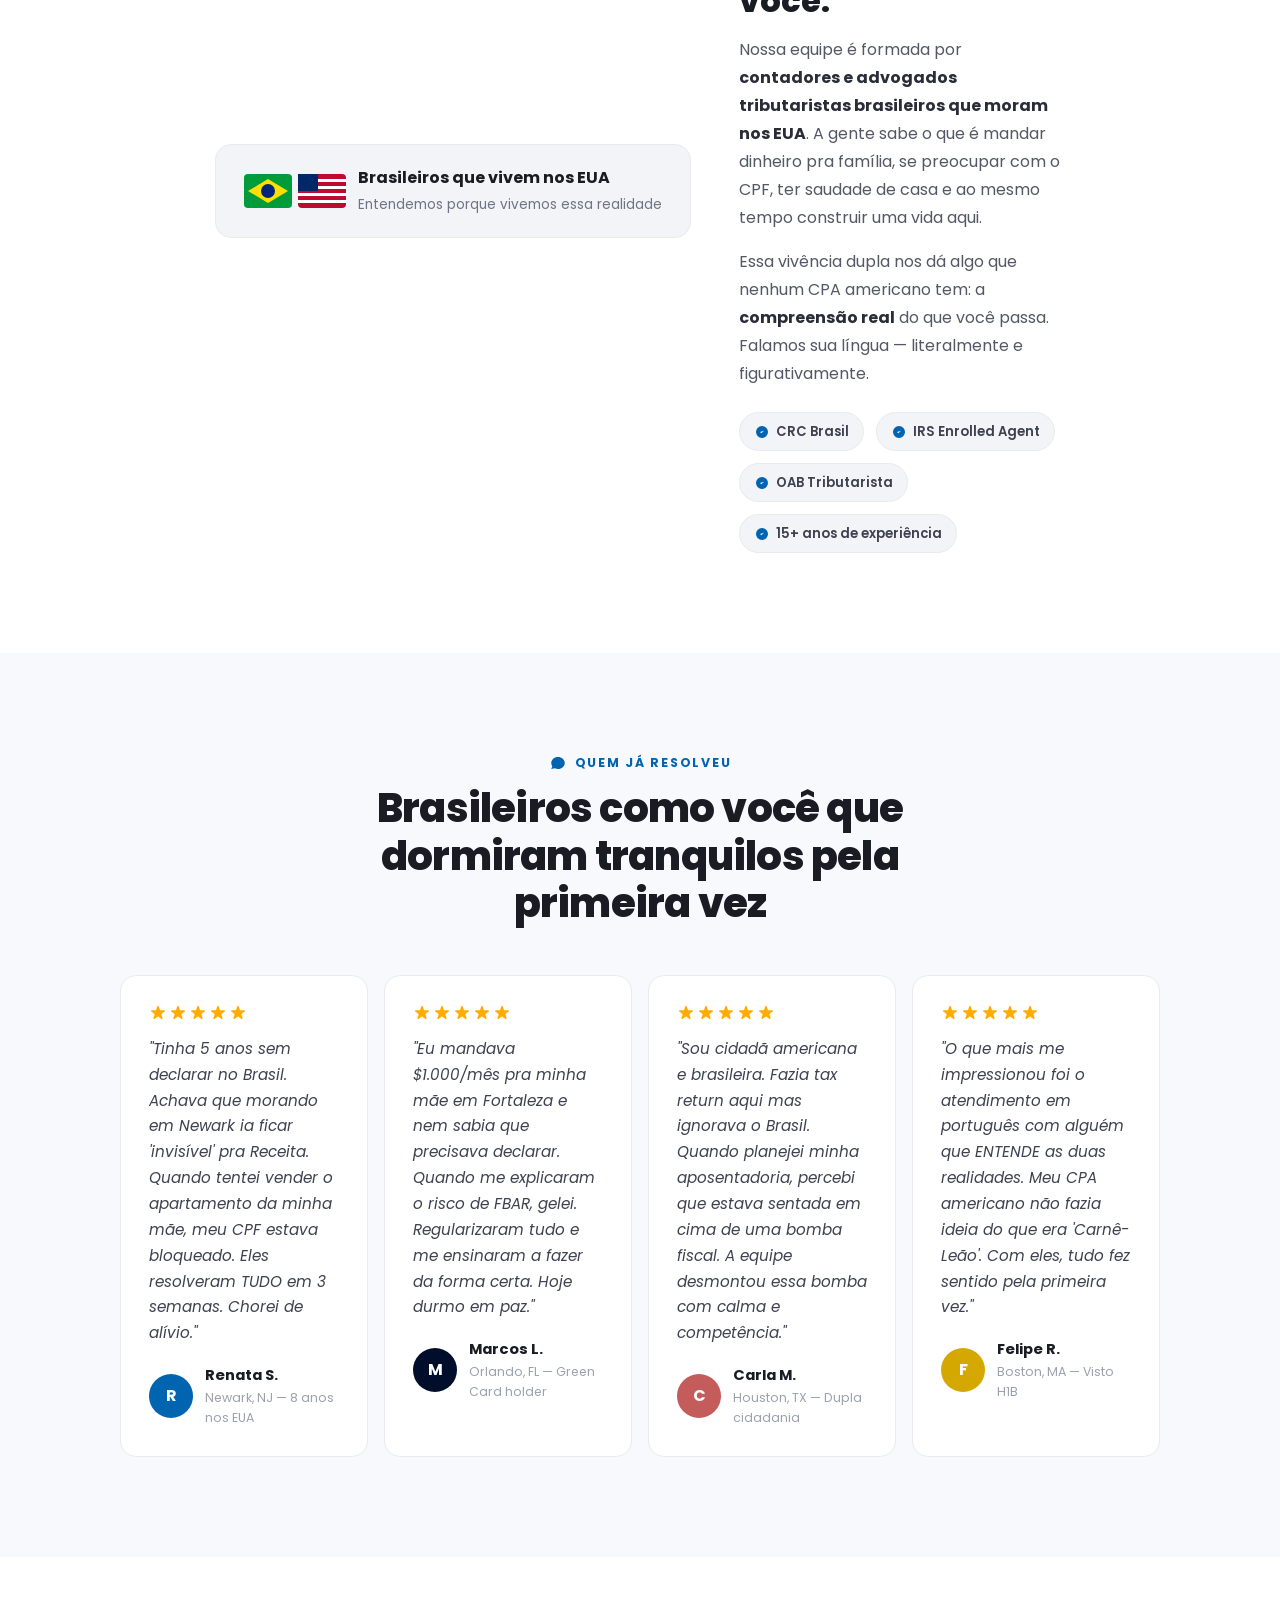
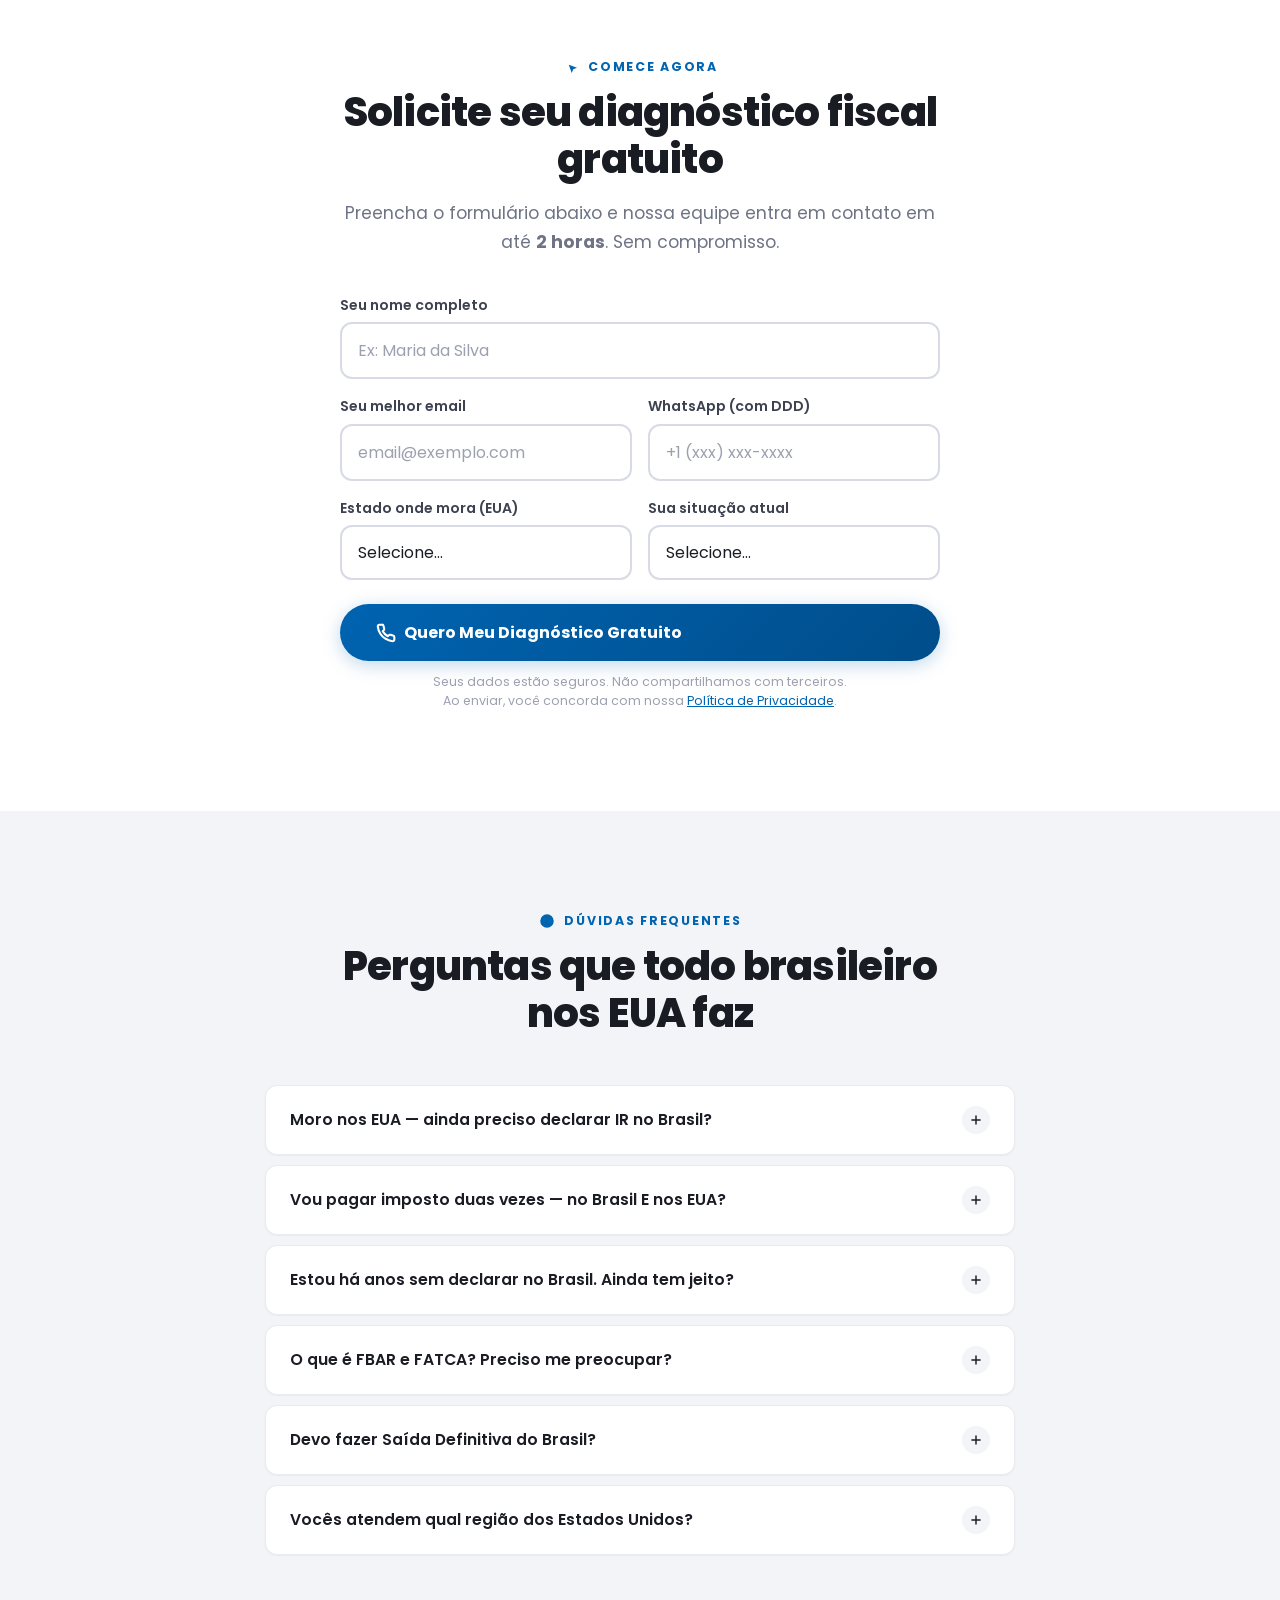
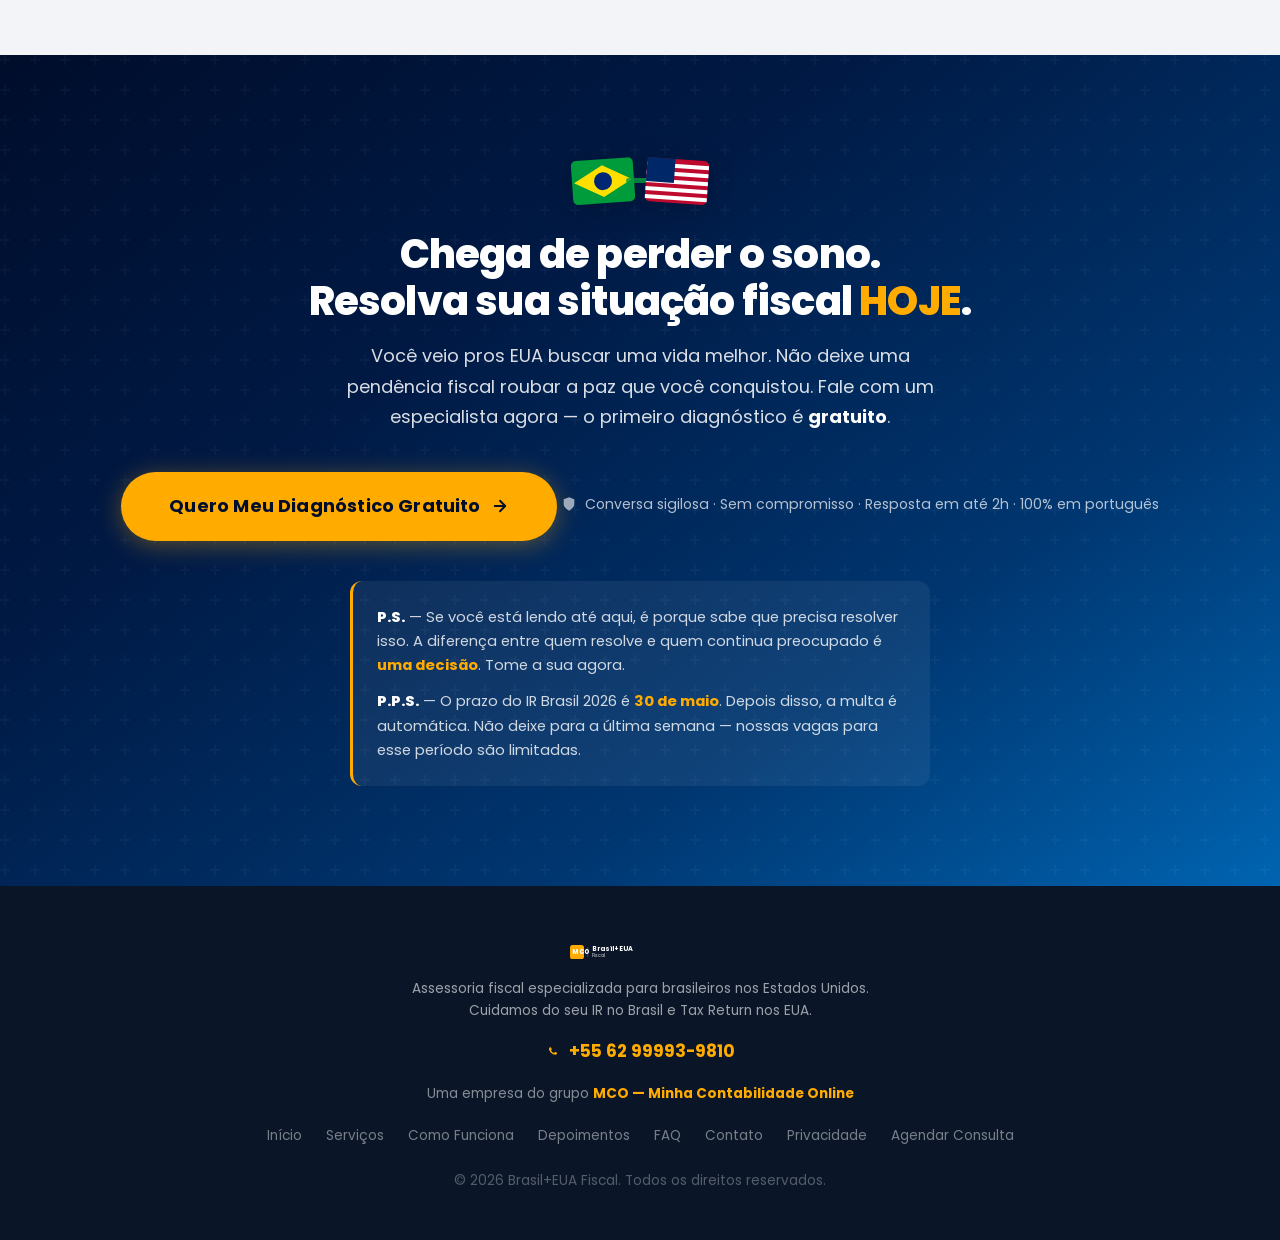
==== commit b2b37bf7: "fix: Digisac webchat mobile — limitar ao viewport Widget do Digisac estava estourando a tela no mobi" ====
--- a/index.html
+++ b/index.html
@@ -1075,6 +1075,23 @@
     <style>
       .close-widgets-container,#umadivqualquer{bottom:36px !important;right:36px !important;background:transparent !important}
       .open-widgets-container{bottom:36px !important;right:36px !important}
+
+      /* Digisac webchat — fix mobile overflow */
+      @media (max-width: 640px) {
+        .open-widgets-container,
+        .open-widgets-container > div,
+        .open-widgets-container iframe,
+        [class*="digisac"] iframe,
+        [id*="digisac"] iframe {
+          max-width: calc(100vw - 24px) !important;
+          max-height: calc(100vh - 120px) !important;
+          width: calc(100vw - 24px) !important;
+          right: 12px !important;
+          left: 12px !important;
+          bottom: 12px !important;
+          border-radius: 16px !important;
+        }
+      }
     </style>
 
     <!-- ============================================
--- a/css/styles.css
+++ b/css/styles.css
@@ -439,7 +439,7 @@
 .mobile-menu-close svg {
     width: 22px;
     height: 22px;
-    color: white;
+    stroke: #ffffff;
 }
 
 .mobile-menu-close:hover,
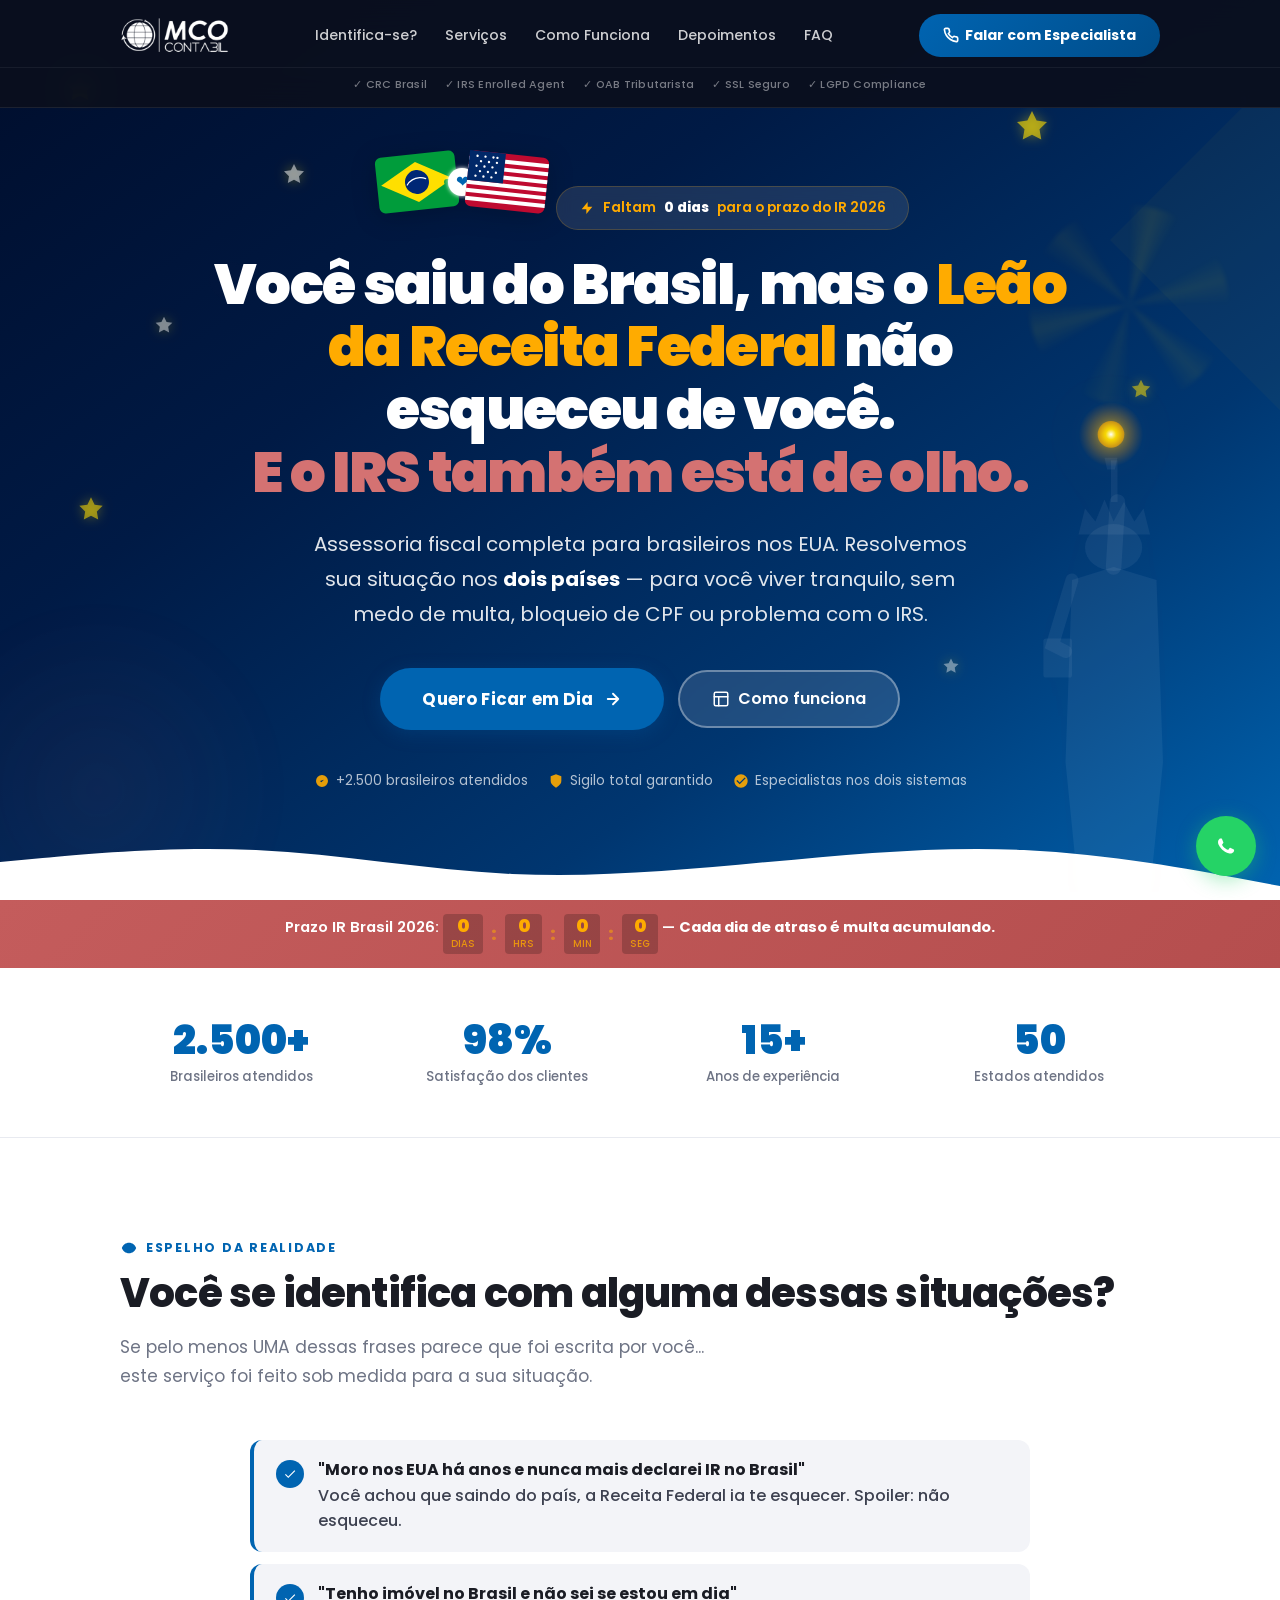
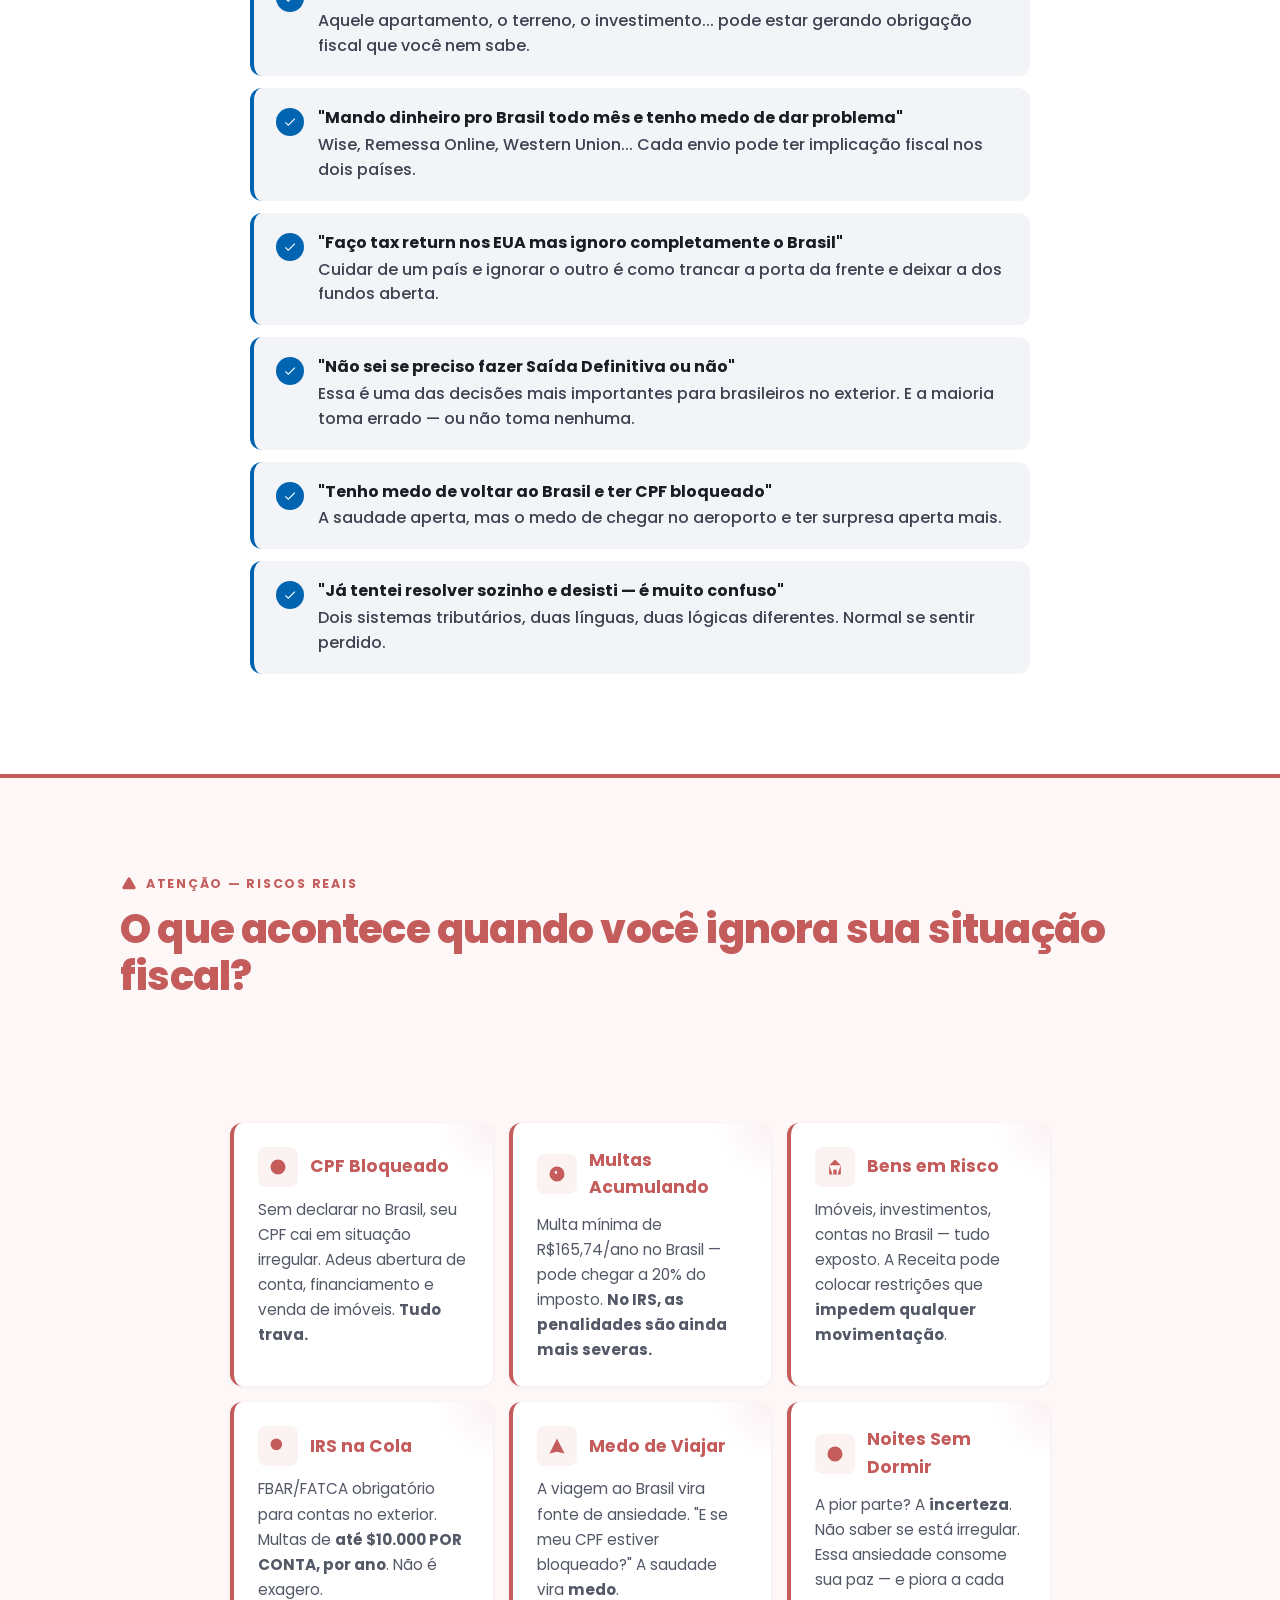
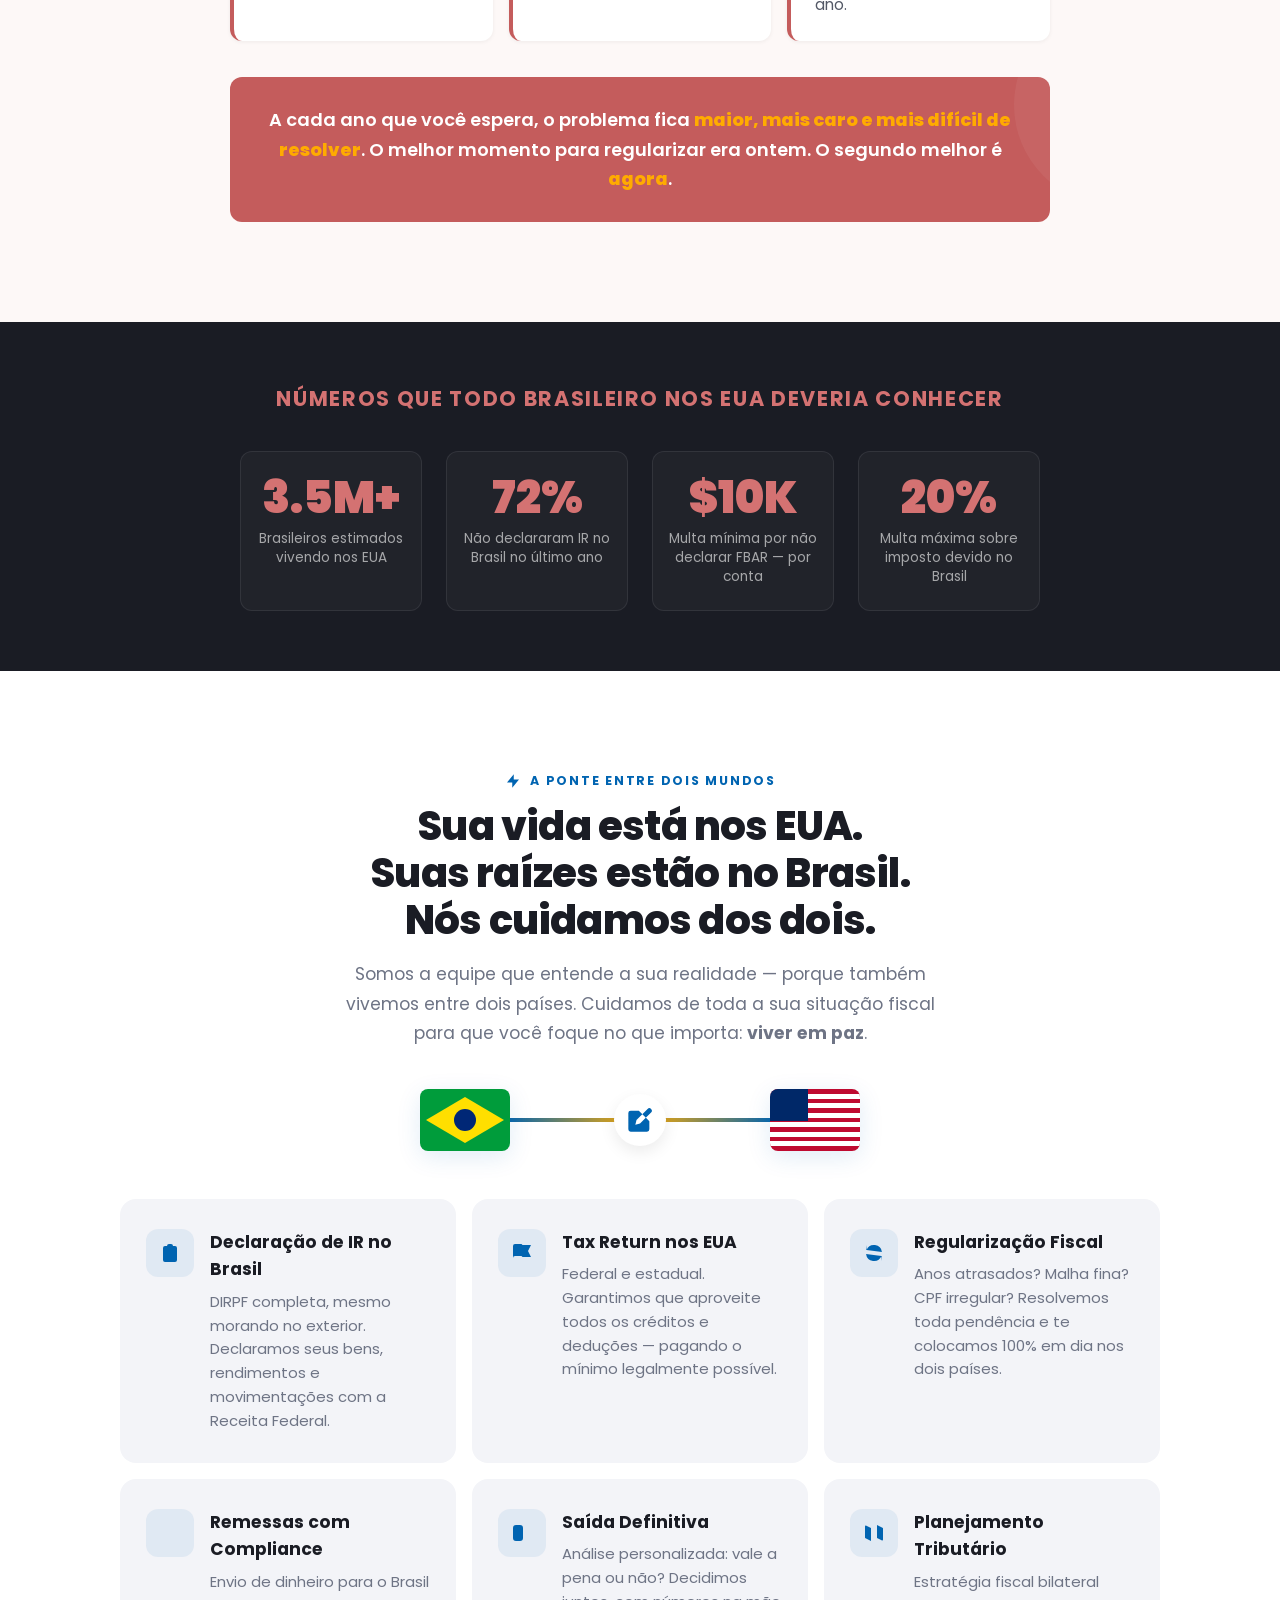
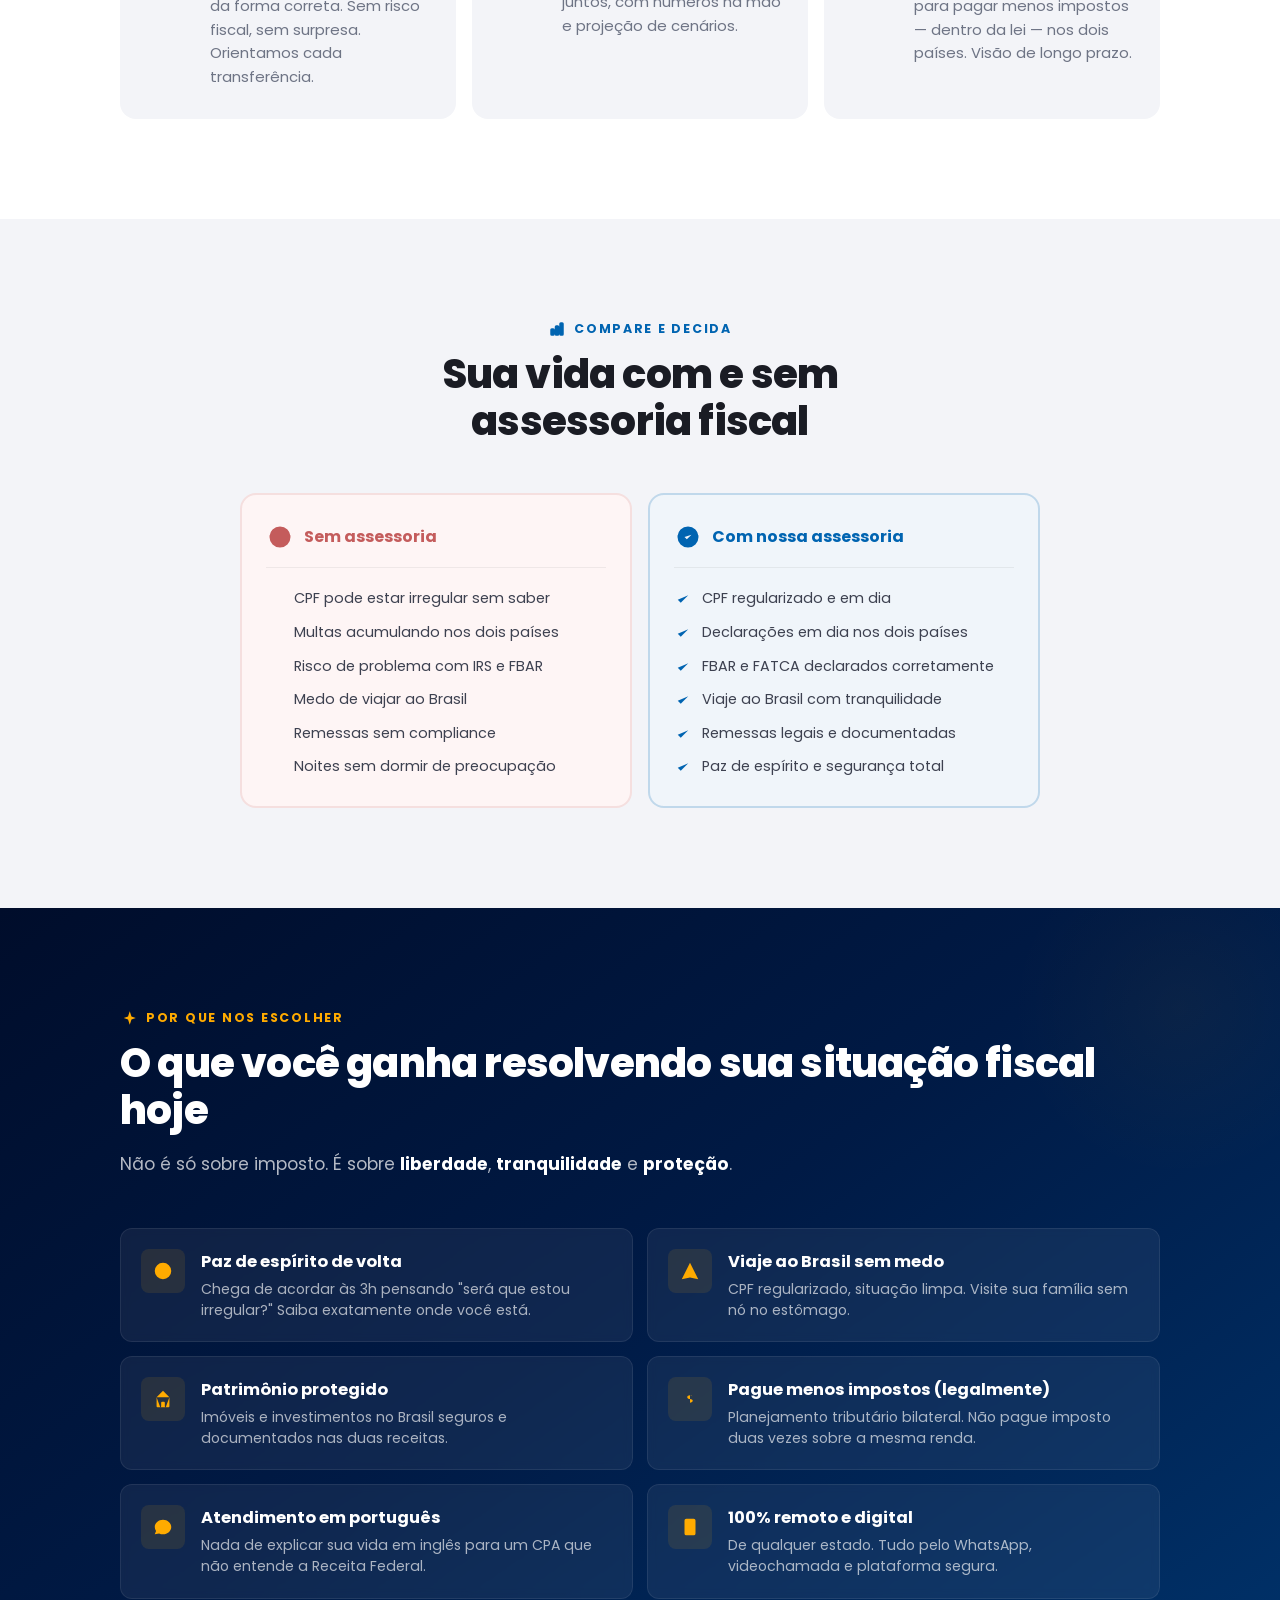
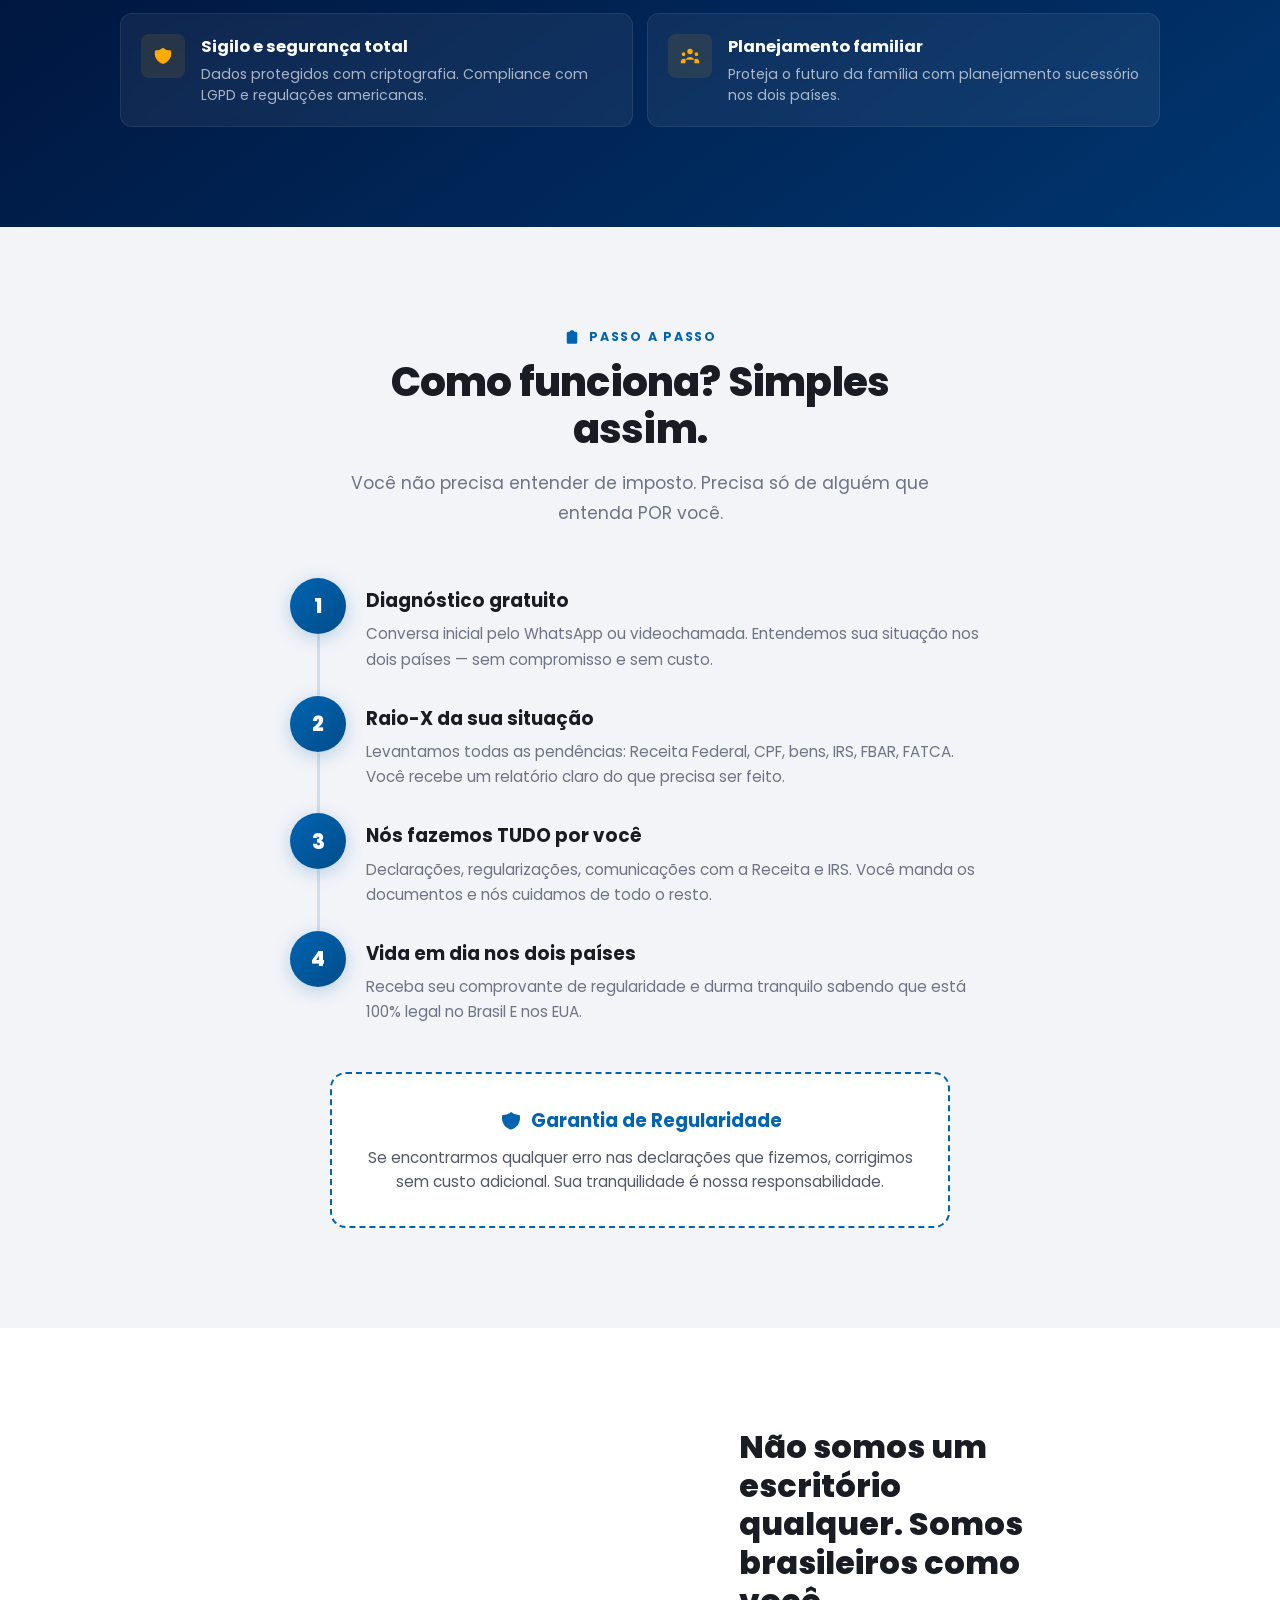
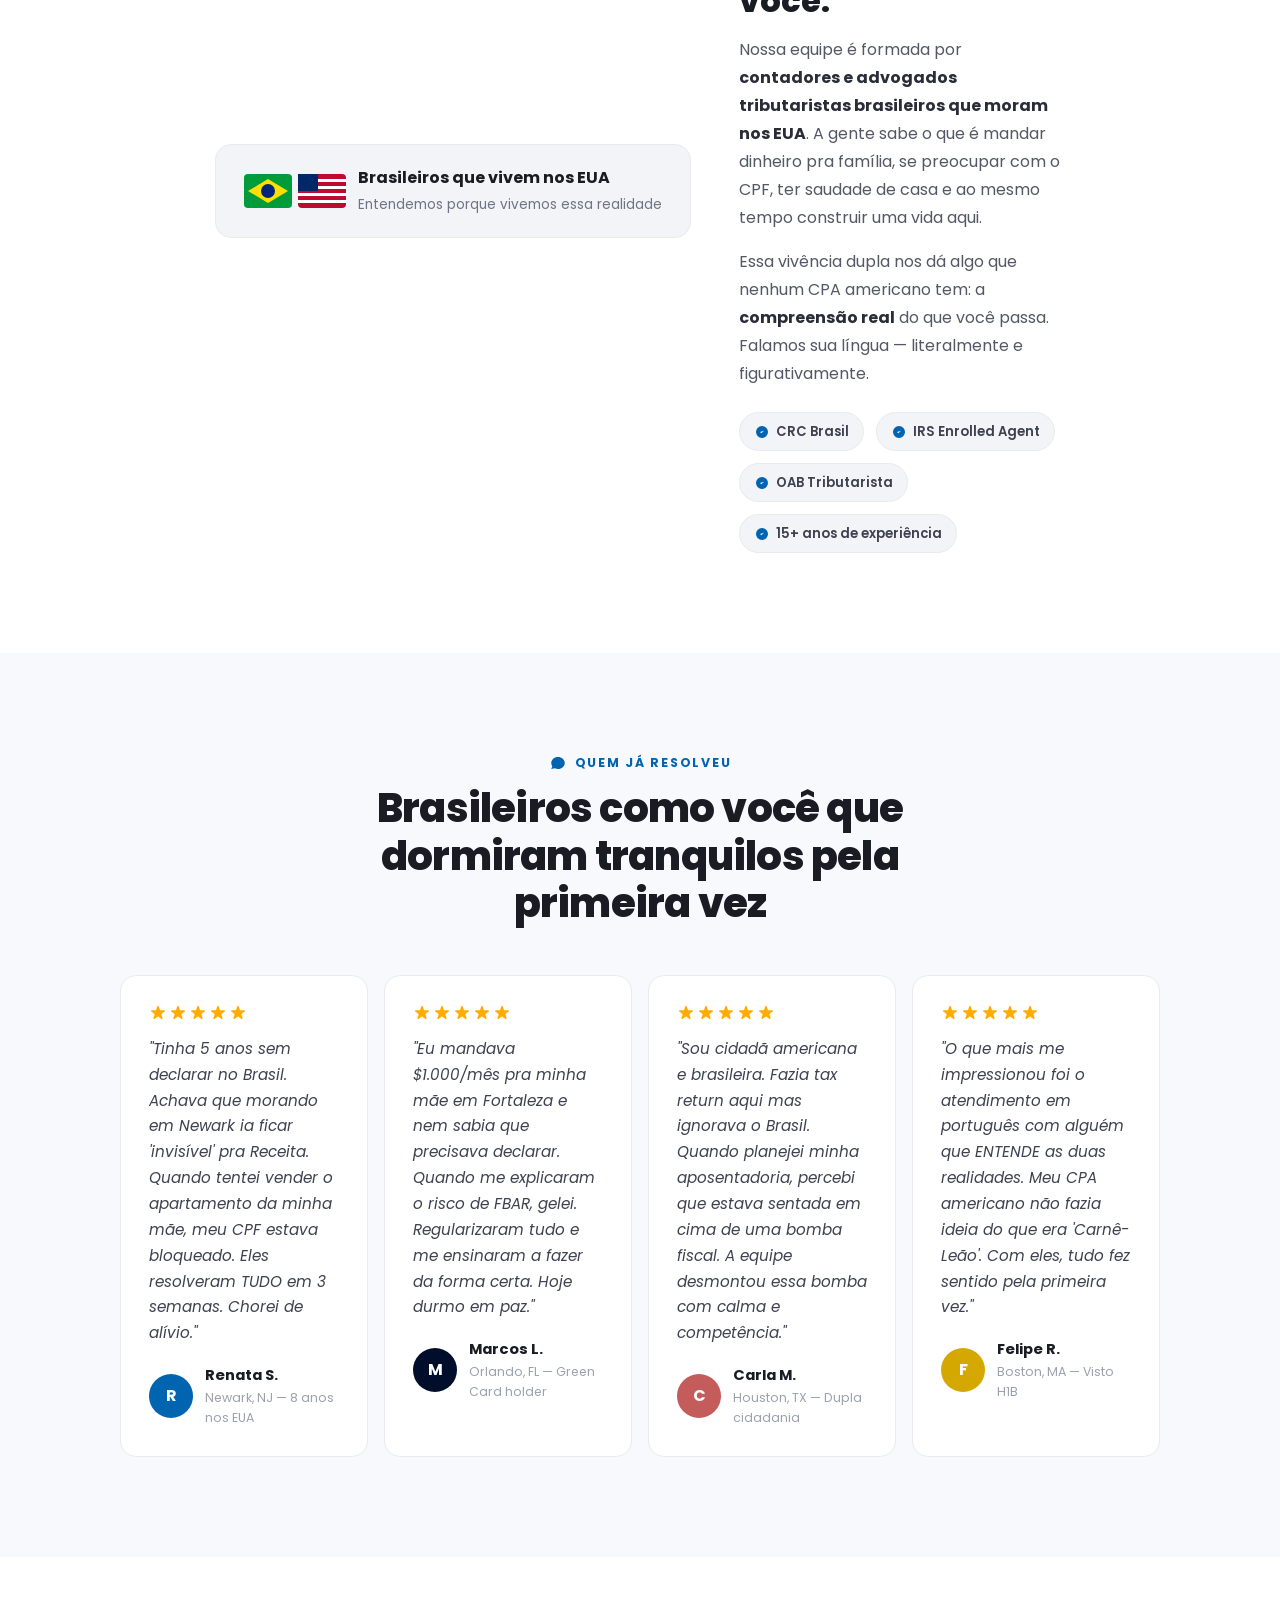
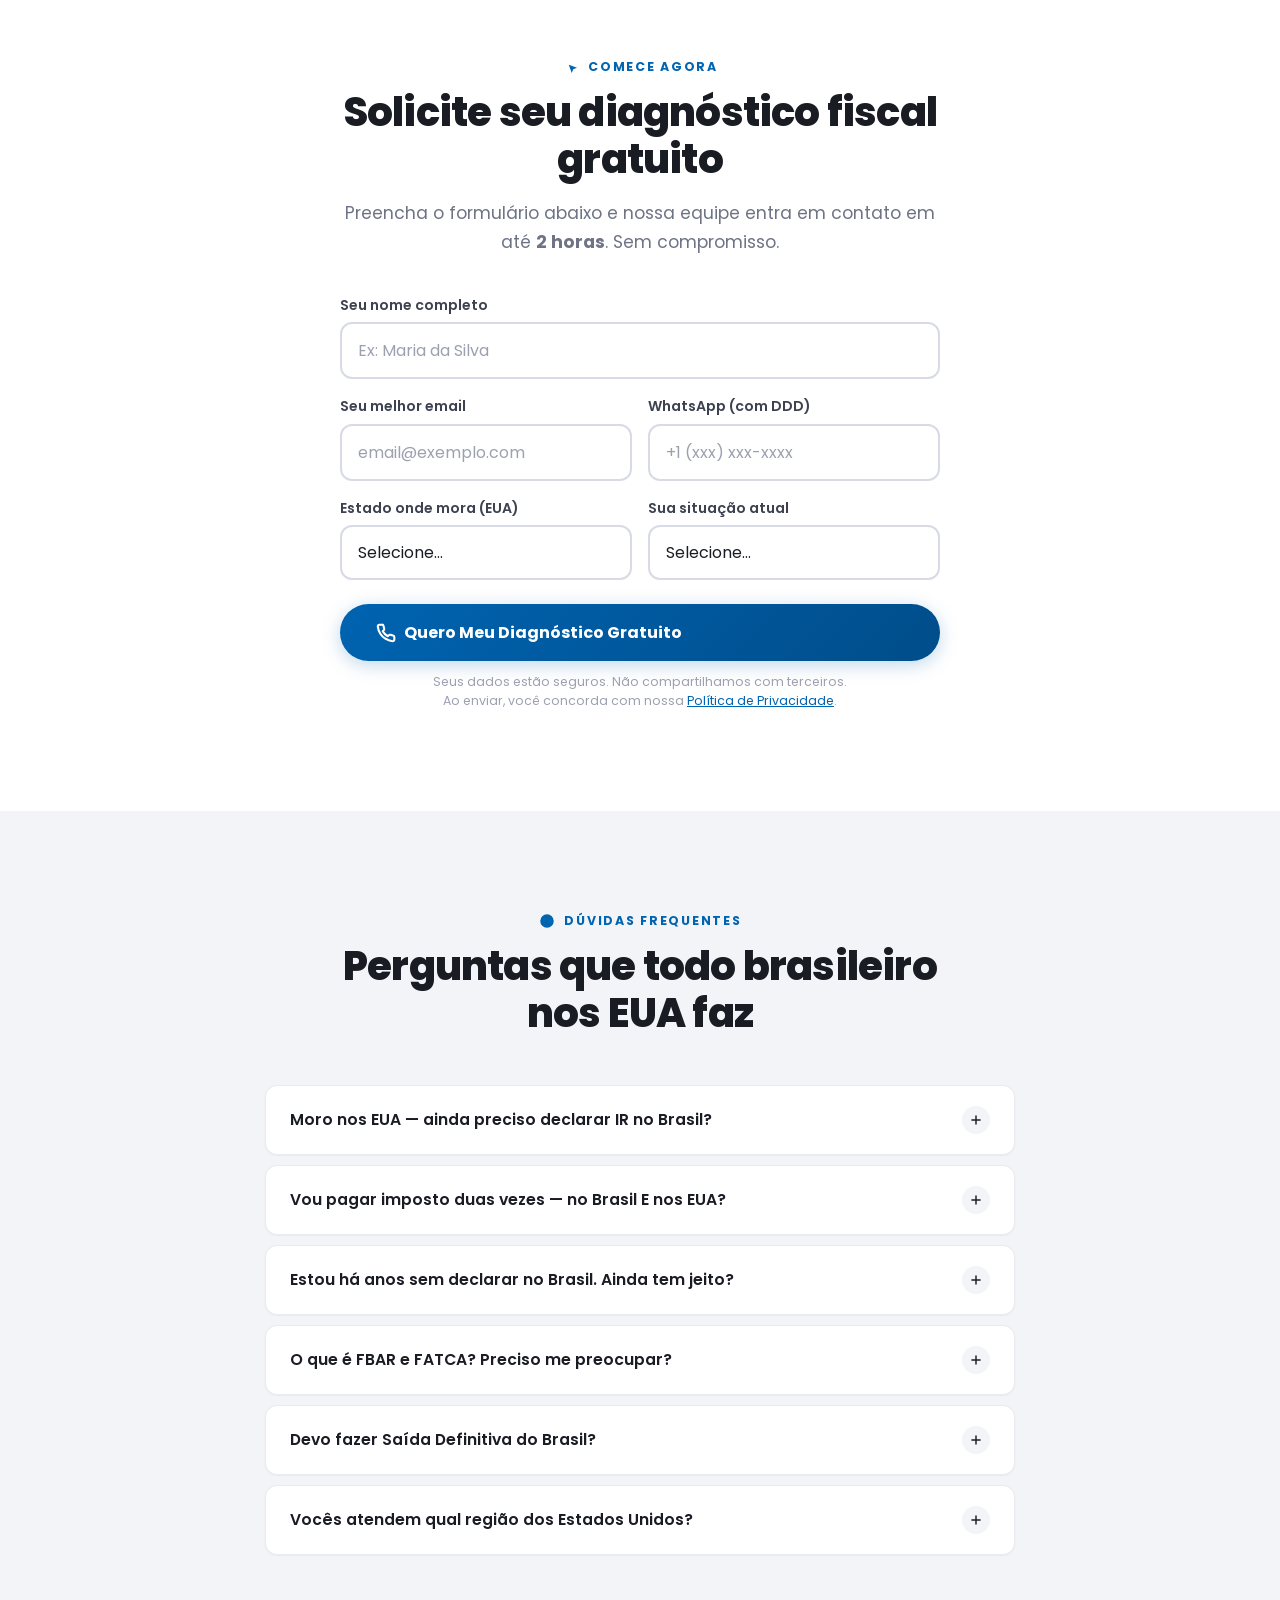
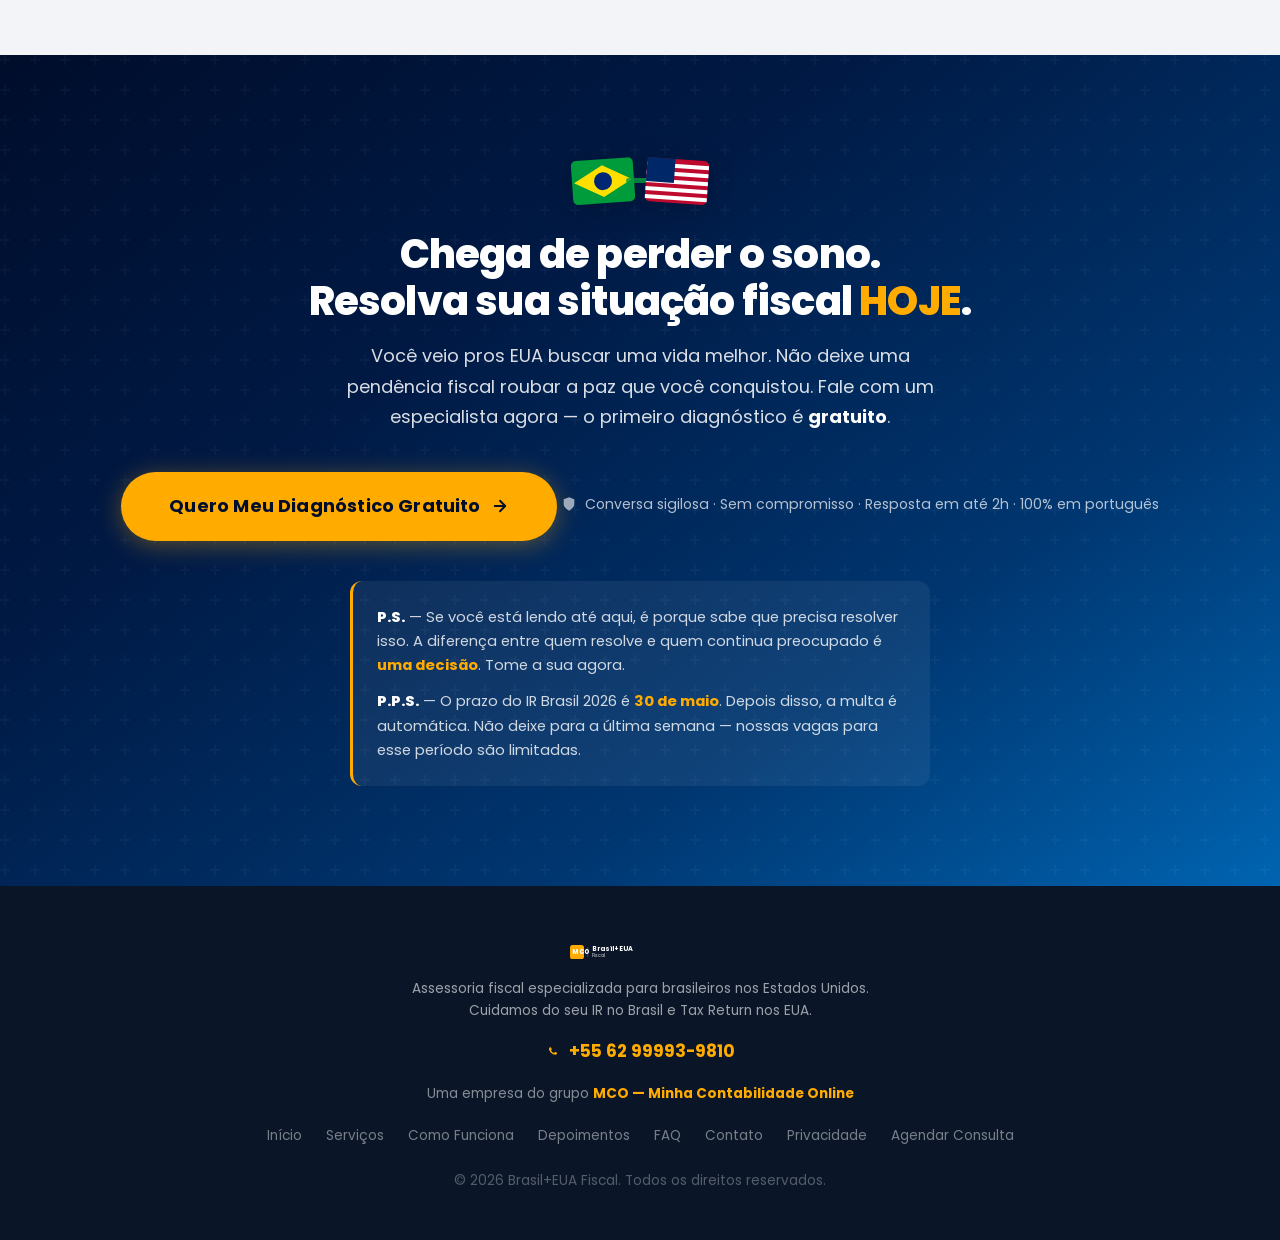
==== commit c993834c: "fix: Digisac → WhatsApp direto (+55 62 9 9993-9810) Removido Digisac webchat, substituído por botão " ====
--- a/index.html
+++ b/index.html
@@ -1044,17 +1044,11 @@
         <a href="#formulario" class="btn-sticky">Diagnóstico Gratuito</a>
     </div>
 
-    <!-- DIGISAC WEBCHAT — Assessoria Fiscal -->
-    <script>
-      window._digisac = {
-        id: "d92b1734-c483-4fb4-8350-be8f1e4ac58a",
-        payload: {
-          startOpen: false,
-          departmentId: "16b06056-949a-48aa-97cb-d95bcc9ea9cd"
-        }
-      }
-    </script>
-    <script src="https://webchat.digisac.app/embedded.js" defer></script>
+    <!-- WhatsApp Float Button -->
+    <a href="https://wa.me/5562999939810?text=Ol%C3%A1%2C%20quero%20regularizar%20minha%20situa%C3%A7%C3%A3o%20fiscal%20no%20Brasil%20e%20nos%20EUA!" class="whatsapp-float" target="_blank" rel="noopener" aria-label="Falar pelo WhatsApp">
+        <svg viewBox="0 0 24 24" fill="white"><path d="M17.472 14.382c-.297-.149-1.758-.867-2.03-.967-.273-.099-.471-.148-.67.15-.197.297-.767.966-.94 1.164-.173.199-.347.223-.644.075-.297-.15-1.255-.463-2.39-1.475-.883-.788-1.48-1.761-1.653-2.059-.173-.297-.018-.458.13-.606.134-.133.298-.347.446-.52.149-.174.198-.298.298-.497.099-.198.05-.371-.025-.52-.075-.149-.669-1.612-.916-2.207-.242-.579-.487-.5-.669-.51-.173-.008-.371-.01-.57-.01-.198 0-.52.074-.792.372-.272.297-1.04 1.016-1.04 2.479 0 1.462 1.065 2.875 1.213 3.074.149.198 2.096 3.2 5.077 4.487.709.306 1.262.489 1.694.625.712.227 1.36.195 1.871.118.571-.085 1.758-.719 2.006-1.413.248-.694.248-1.289.173-1.413-.074-.124-.272-.198-.57-.347z"/></svg>
+    </a>
+
     <script>
     // IntersectionObserver para nav ativa
     document.addEventListener('DOMContentLoaded', function() {
@@ -1073,23 +1067,11 @@
     });
     </script>
     <style>
-      .close-widgets-container,#umadivqualquer{bottom:36px !important;right:36px !important;background:transparent !important}
-      .open-widgets-container{bottom:36px !important;right:36px !important}
-
-      /* Digisac webchat — fix mobile overflow */
-      @media (max-width: 640px) {
-        .open-widgets-container,
-        .open-widgets-container > div,
-        .open-widgets-container iframe,
-        [class*="digisac"] iframe,
-        [id*="digisac"] iframe {
-          max-width: calc(100vw - 24px) !important;
-          max-height: calc(100vh - 120px) !important;
-          width: calc(100vw - 24px) !important;
-          right: 12px !important;
-          left: 12px !important;
-          bottom: 12px !important;
-          border-radius: 16px !important;
+      .whatsapp-float{position:fixed;bottom:24px;right:24px;z-index:996;width:60px;height:60px;border-radius:50%;background:#25d366;display:flex;align-items:center;justify-content:center;box-shadow:0 4px 20px rgba(37,211,102,.4);animation:waPulse 2s ease-in-out infinite;text-decoration:none}
+      .whatsapp-float svg{width:32px;height:32px}
+      .whatsapp-float:hover{transform:scale(1.1);box-shadow:0 6px 28px rgba(37,211,102,.6);animation:none}
+      @keyframes waPulse{0%,100%{box-shadow:0 4px 20px rgba(37,211,102,.4)}50%{box-shadow:0 0 0 12px rgba(37,211,102,.15),0 4px 20px rgba(37,211,102,.4)}}
+      @media(max-width:899px){.whatsapp-float{bottom:80px;width:56px;height:56px}.whatsapp-float svg{width:28px;height:28px}}
         }
       }
     </style>
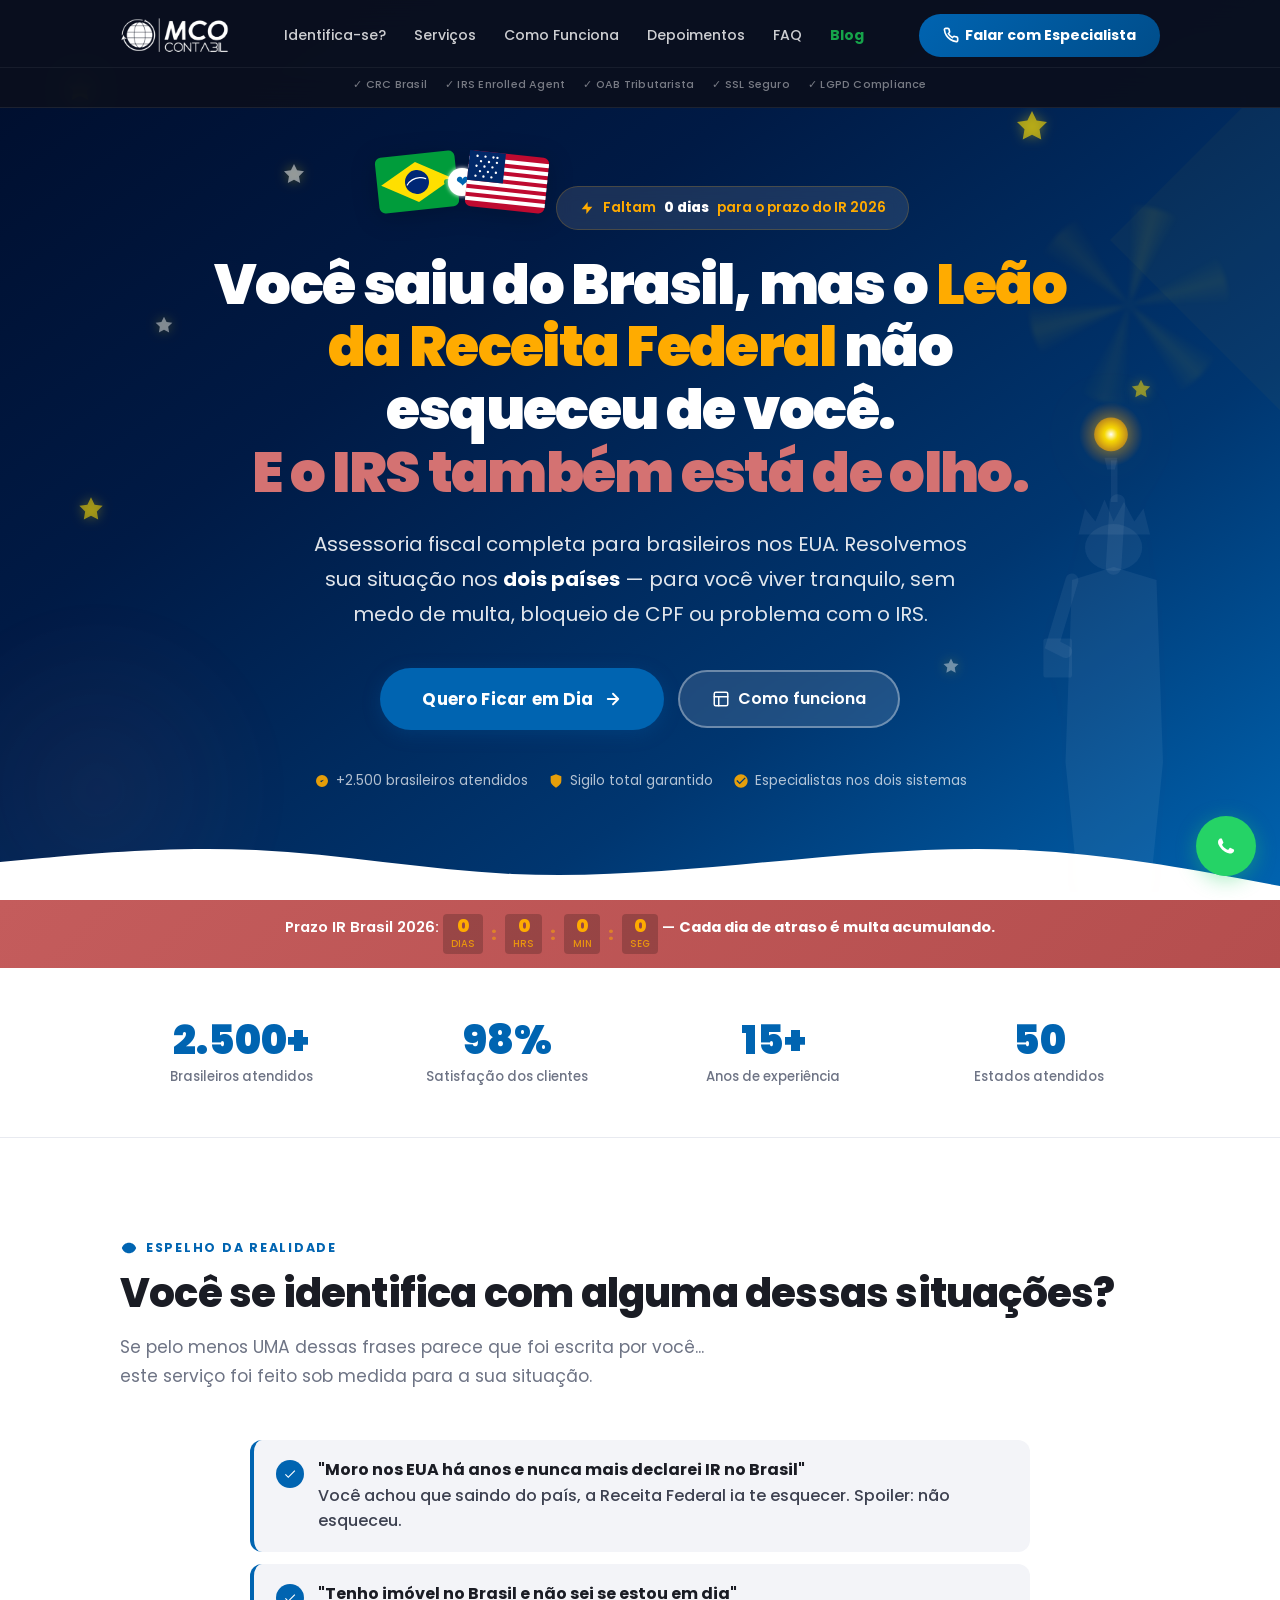
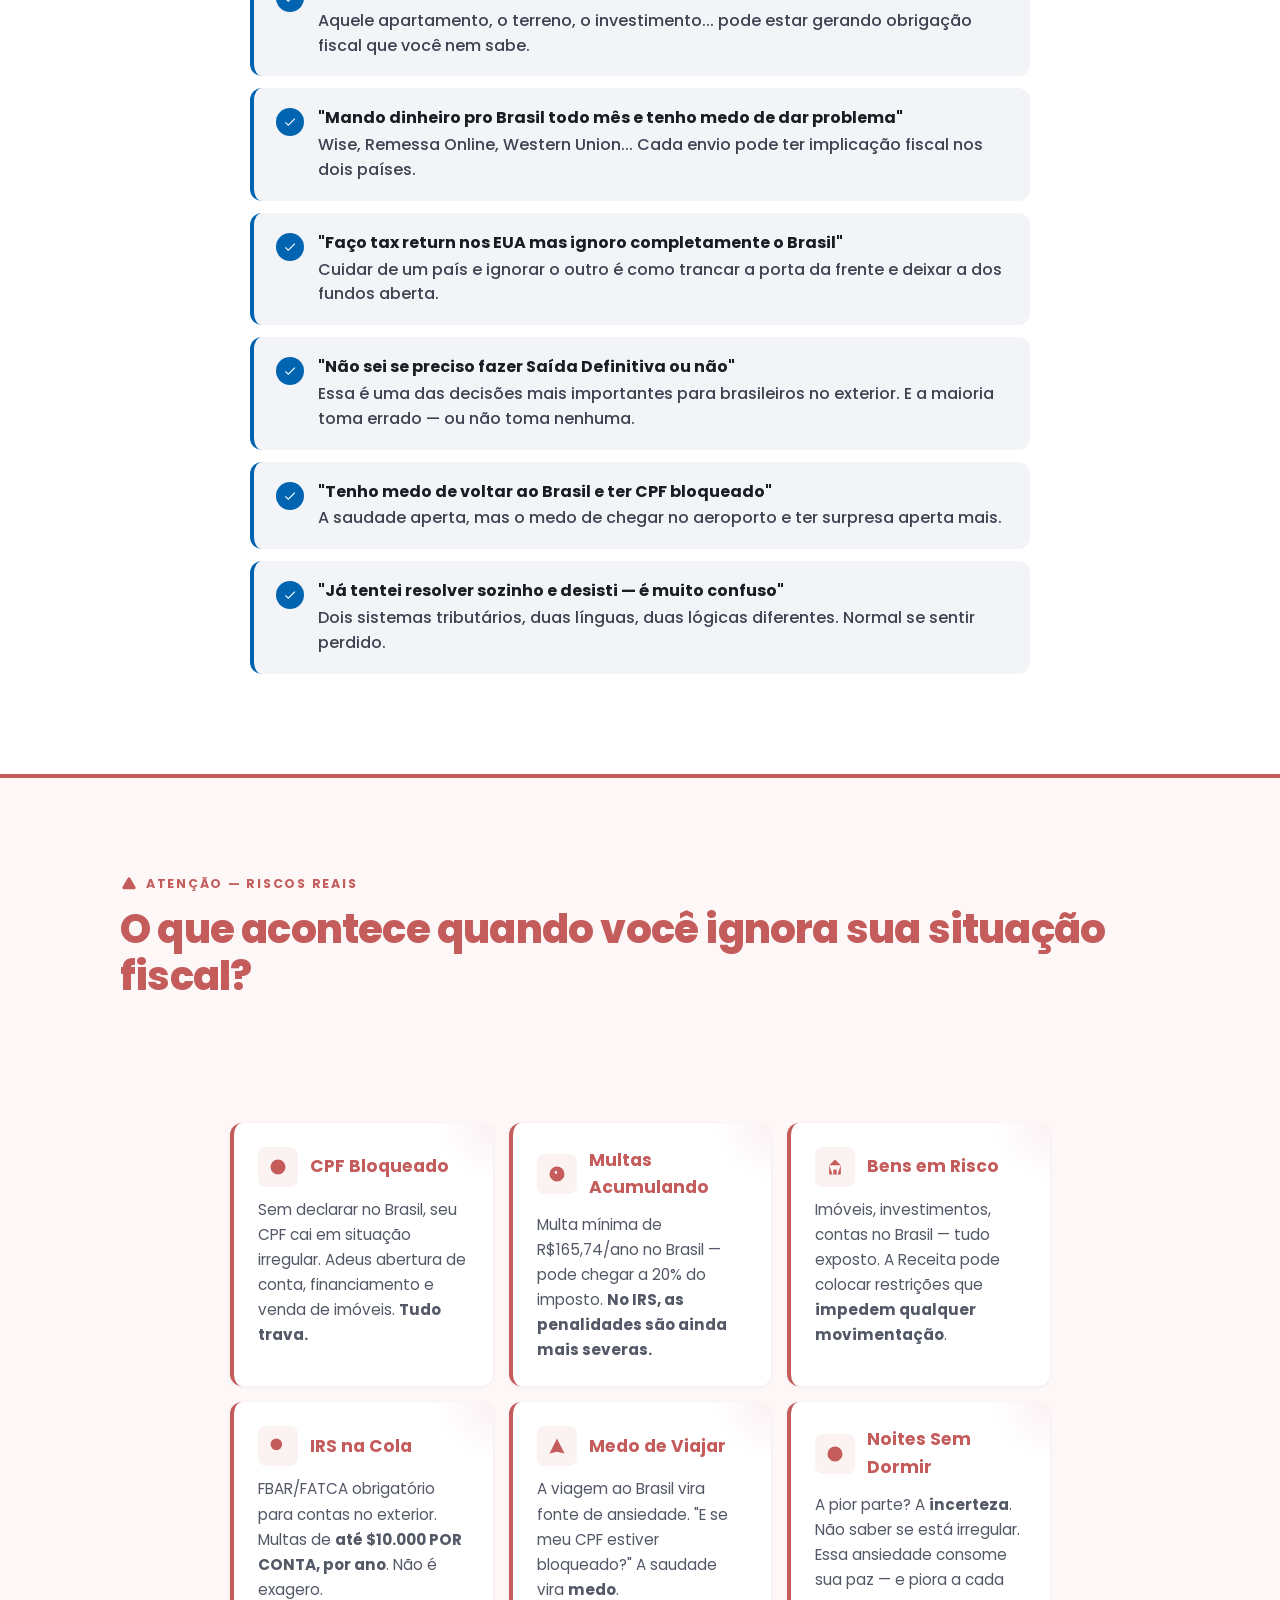
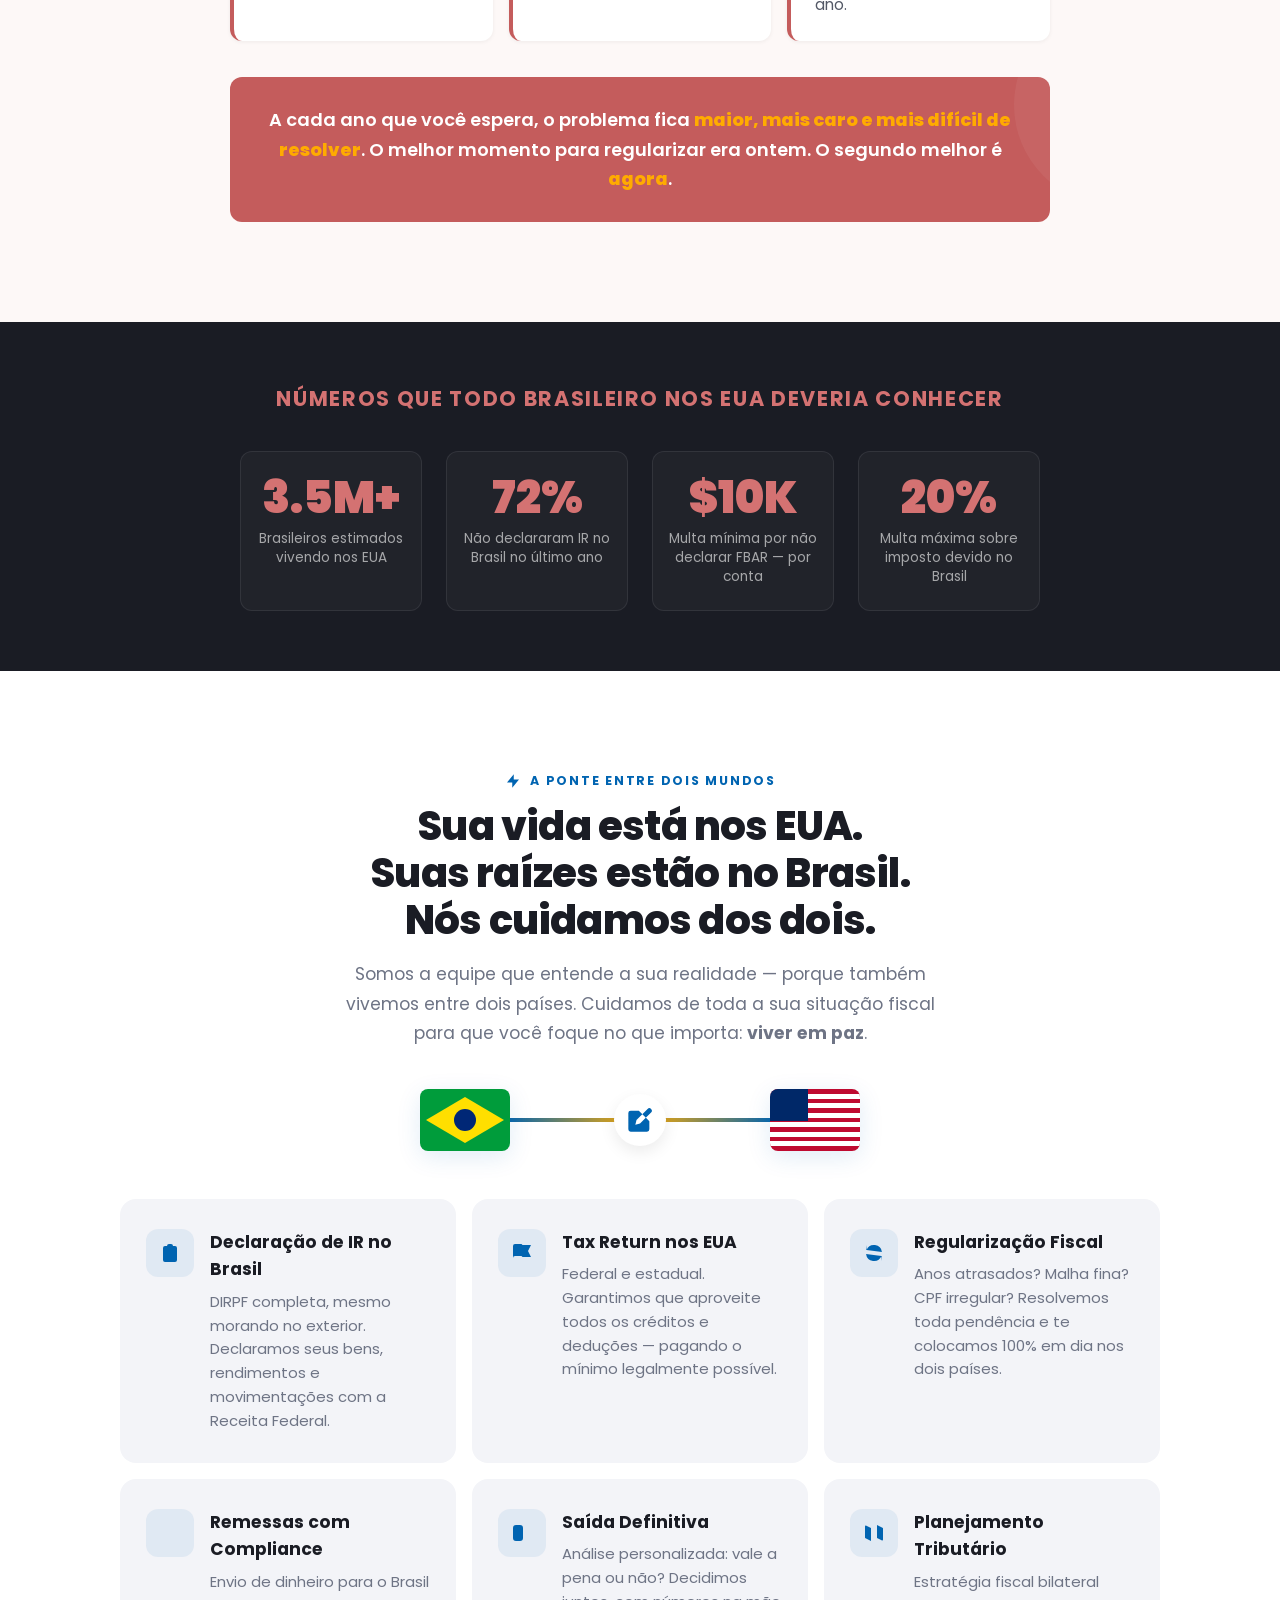
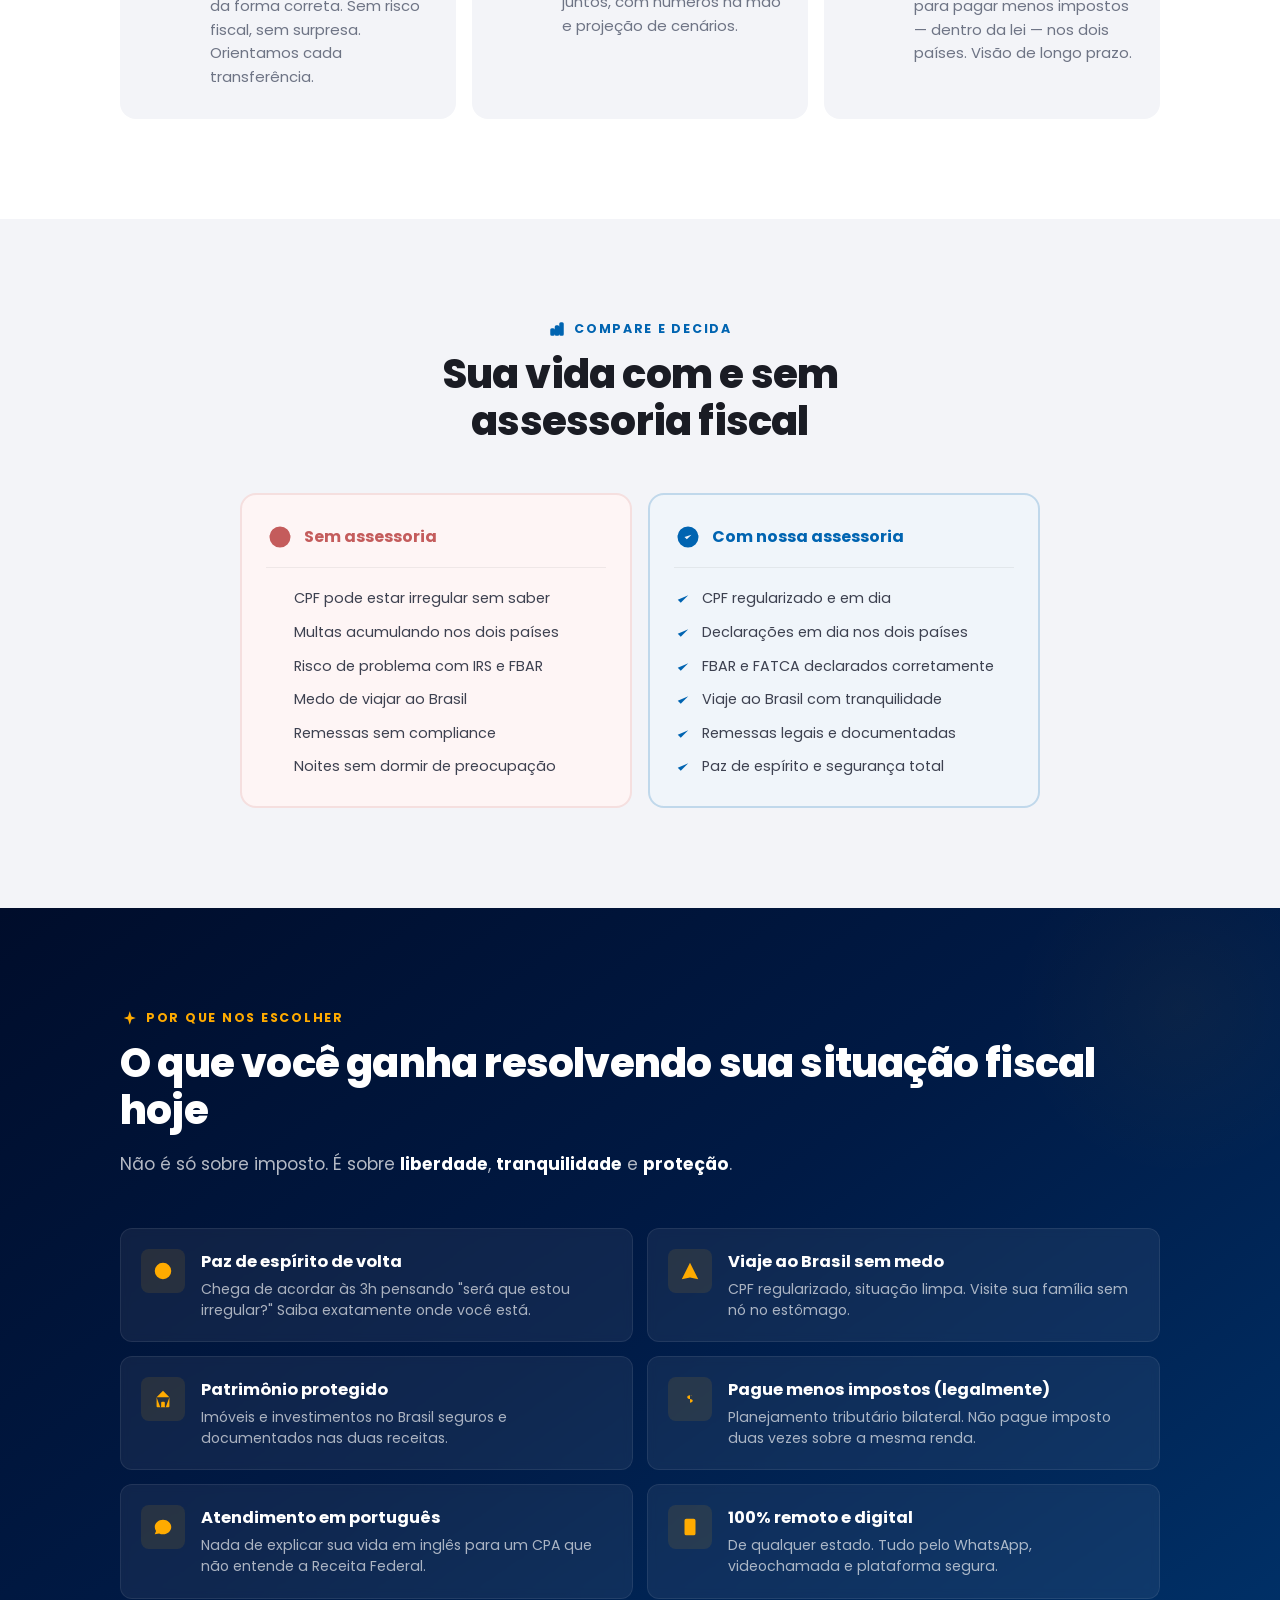
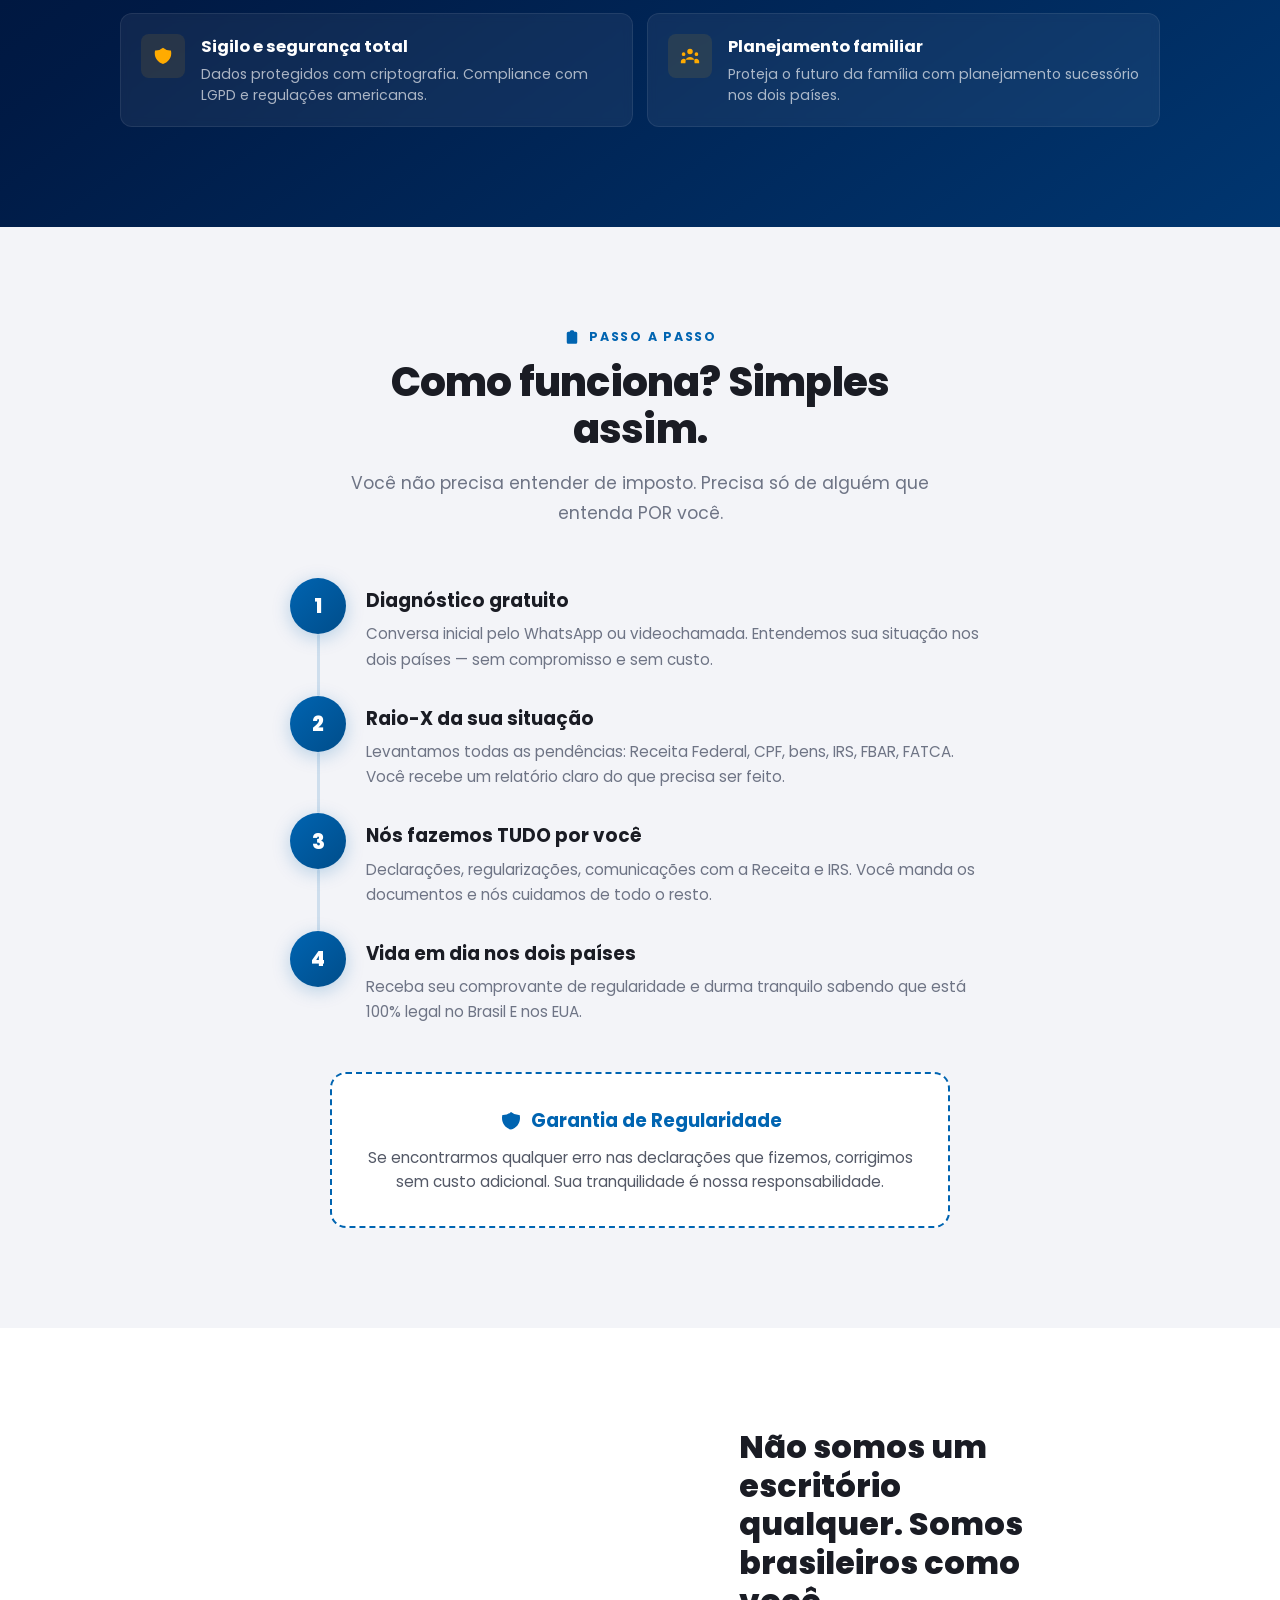
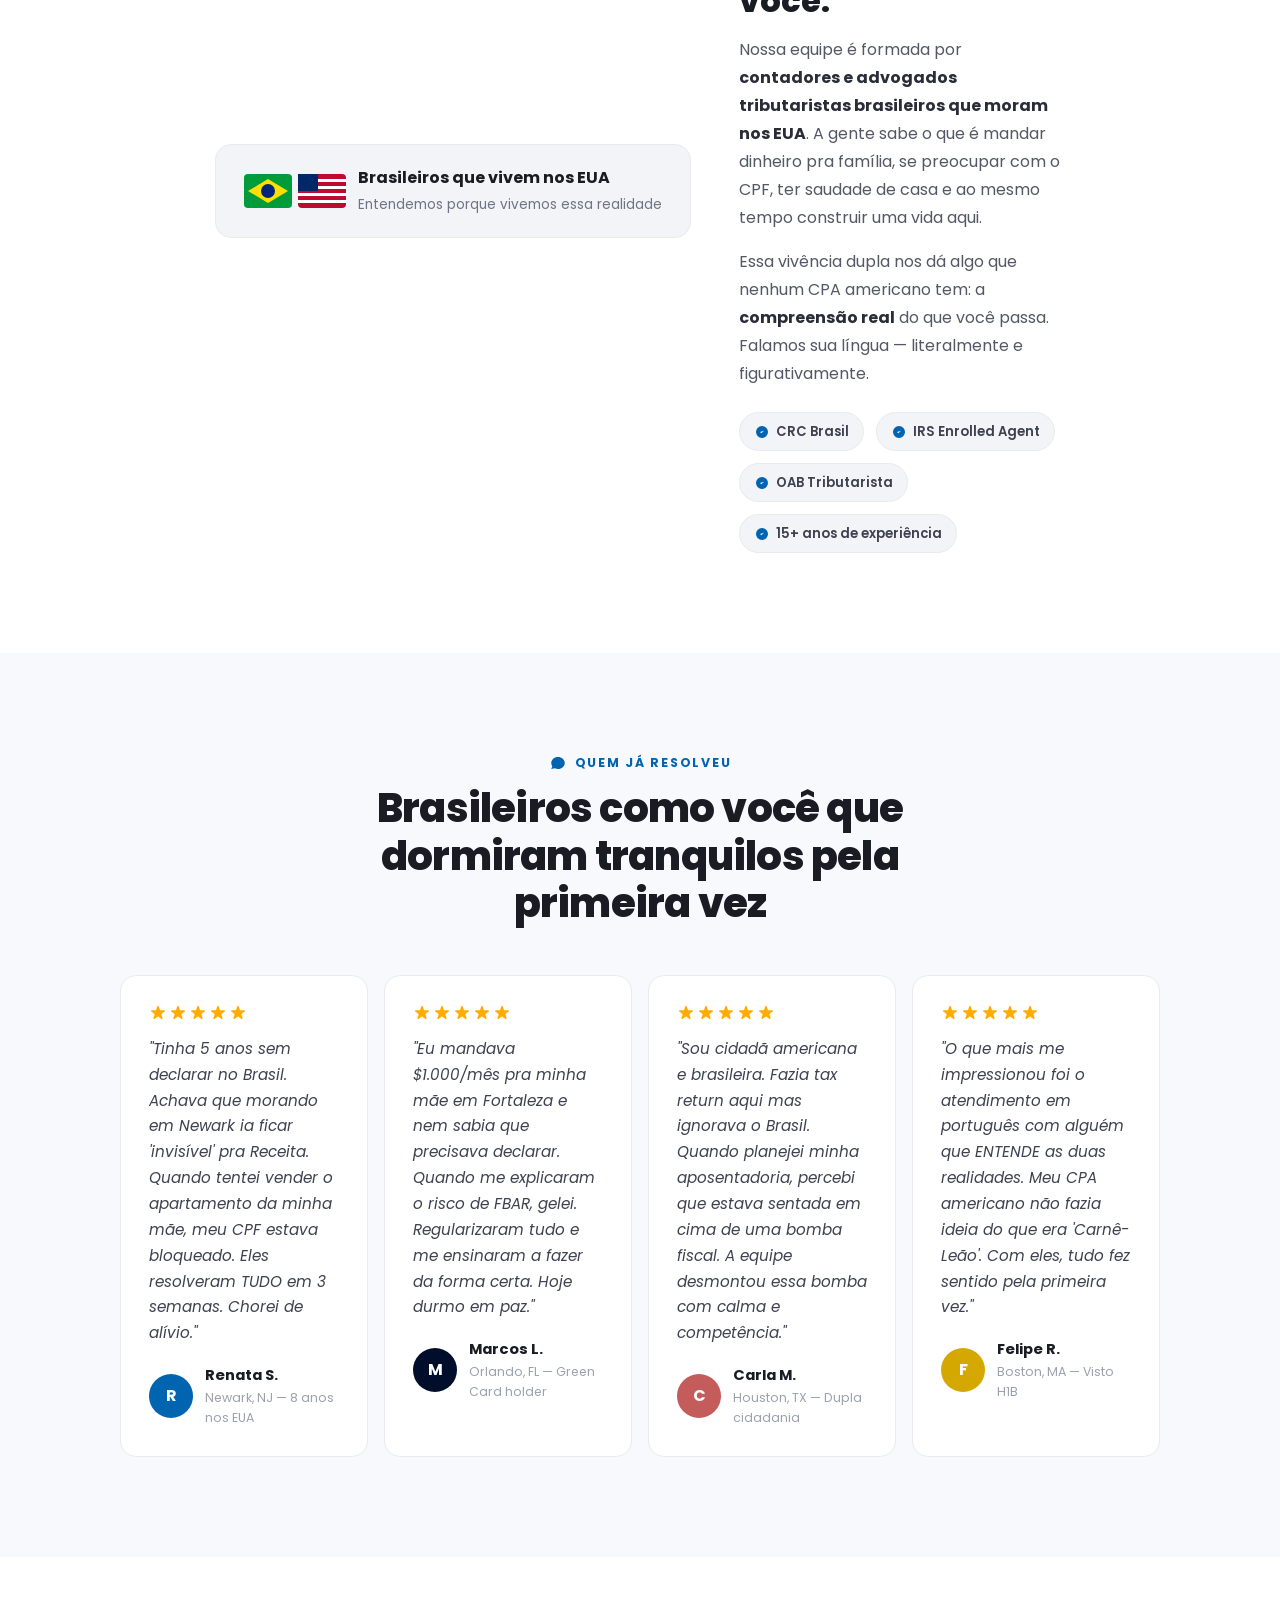
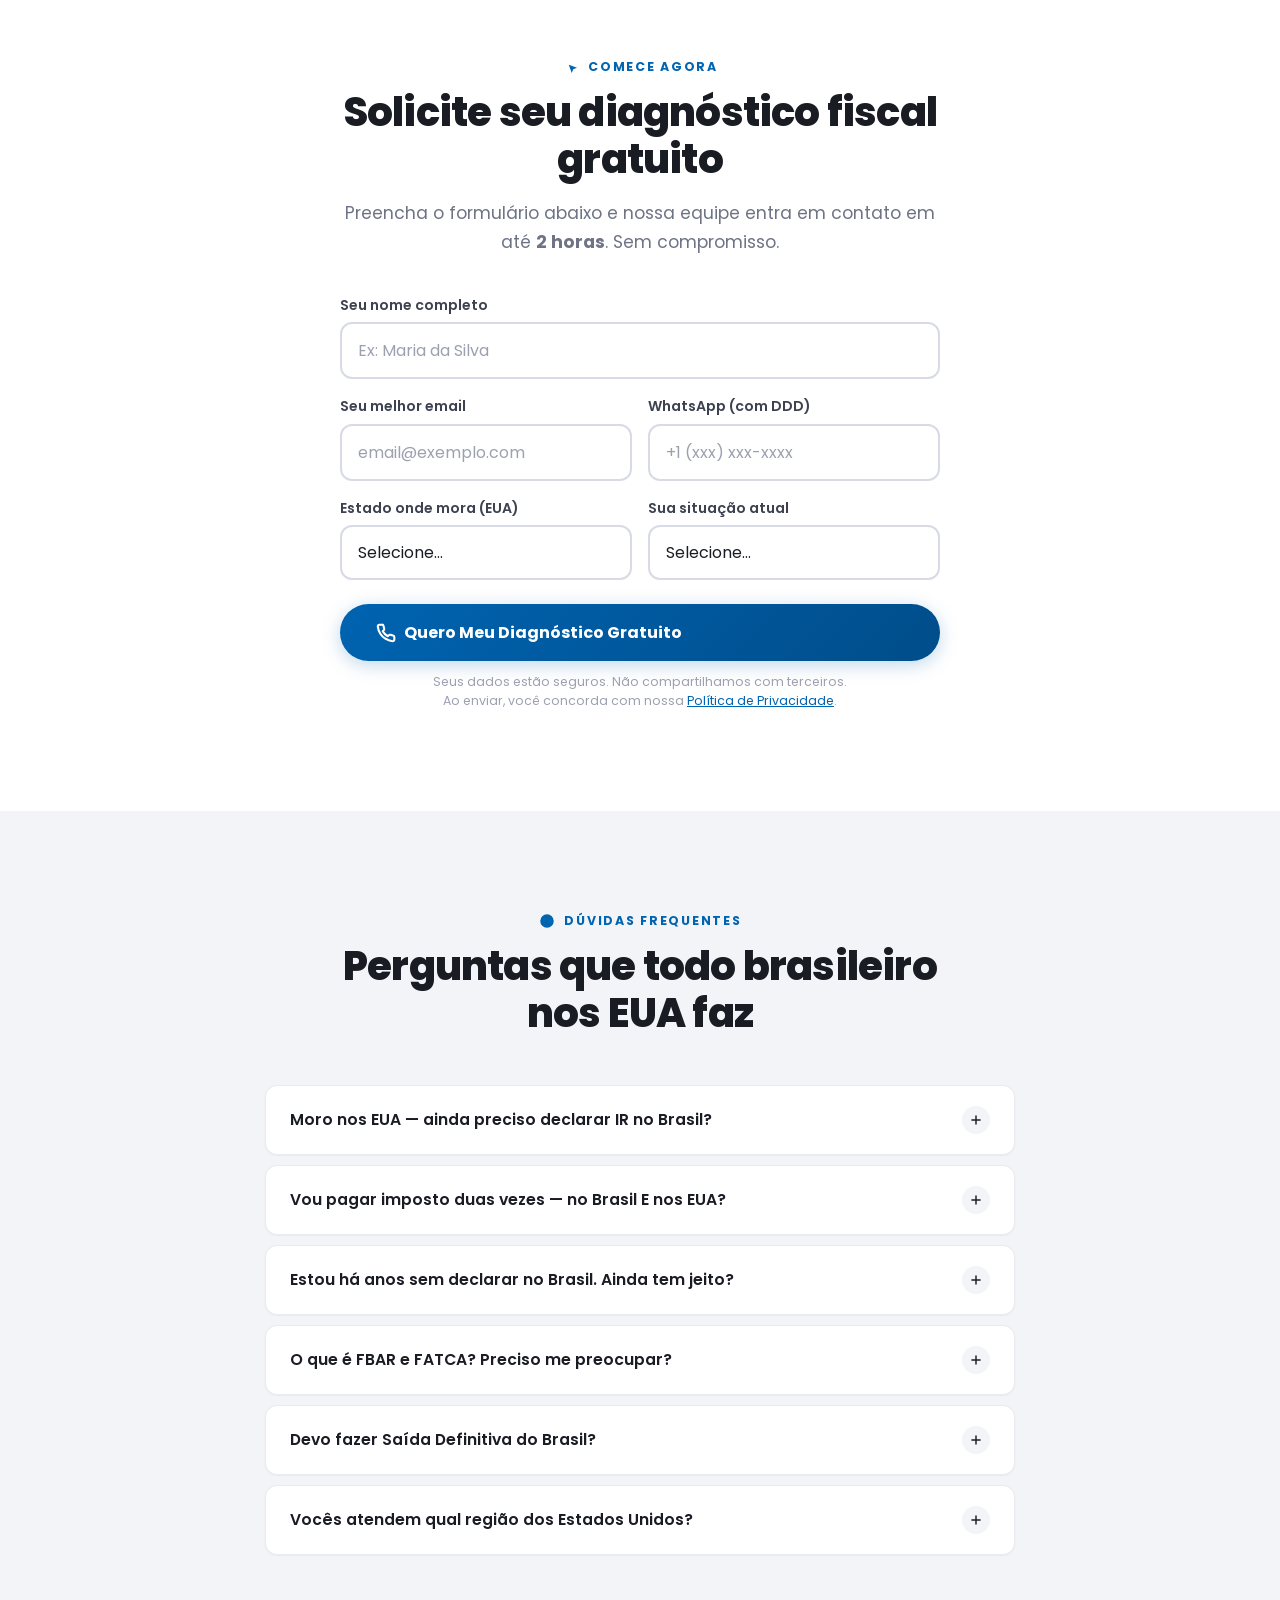
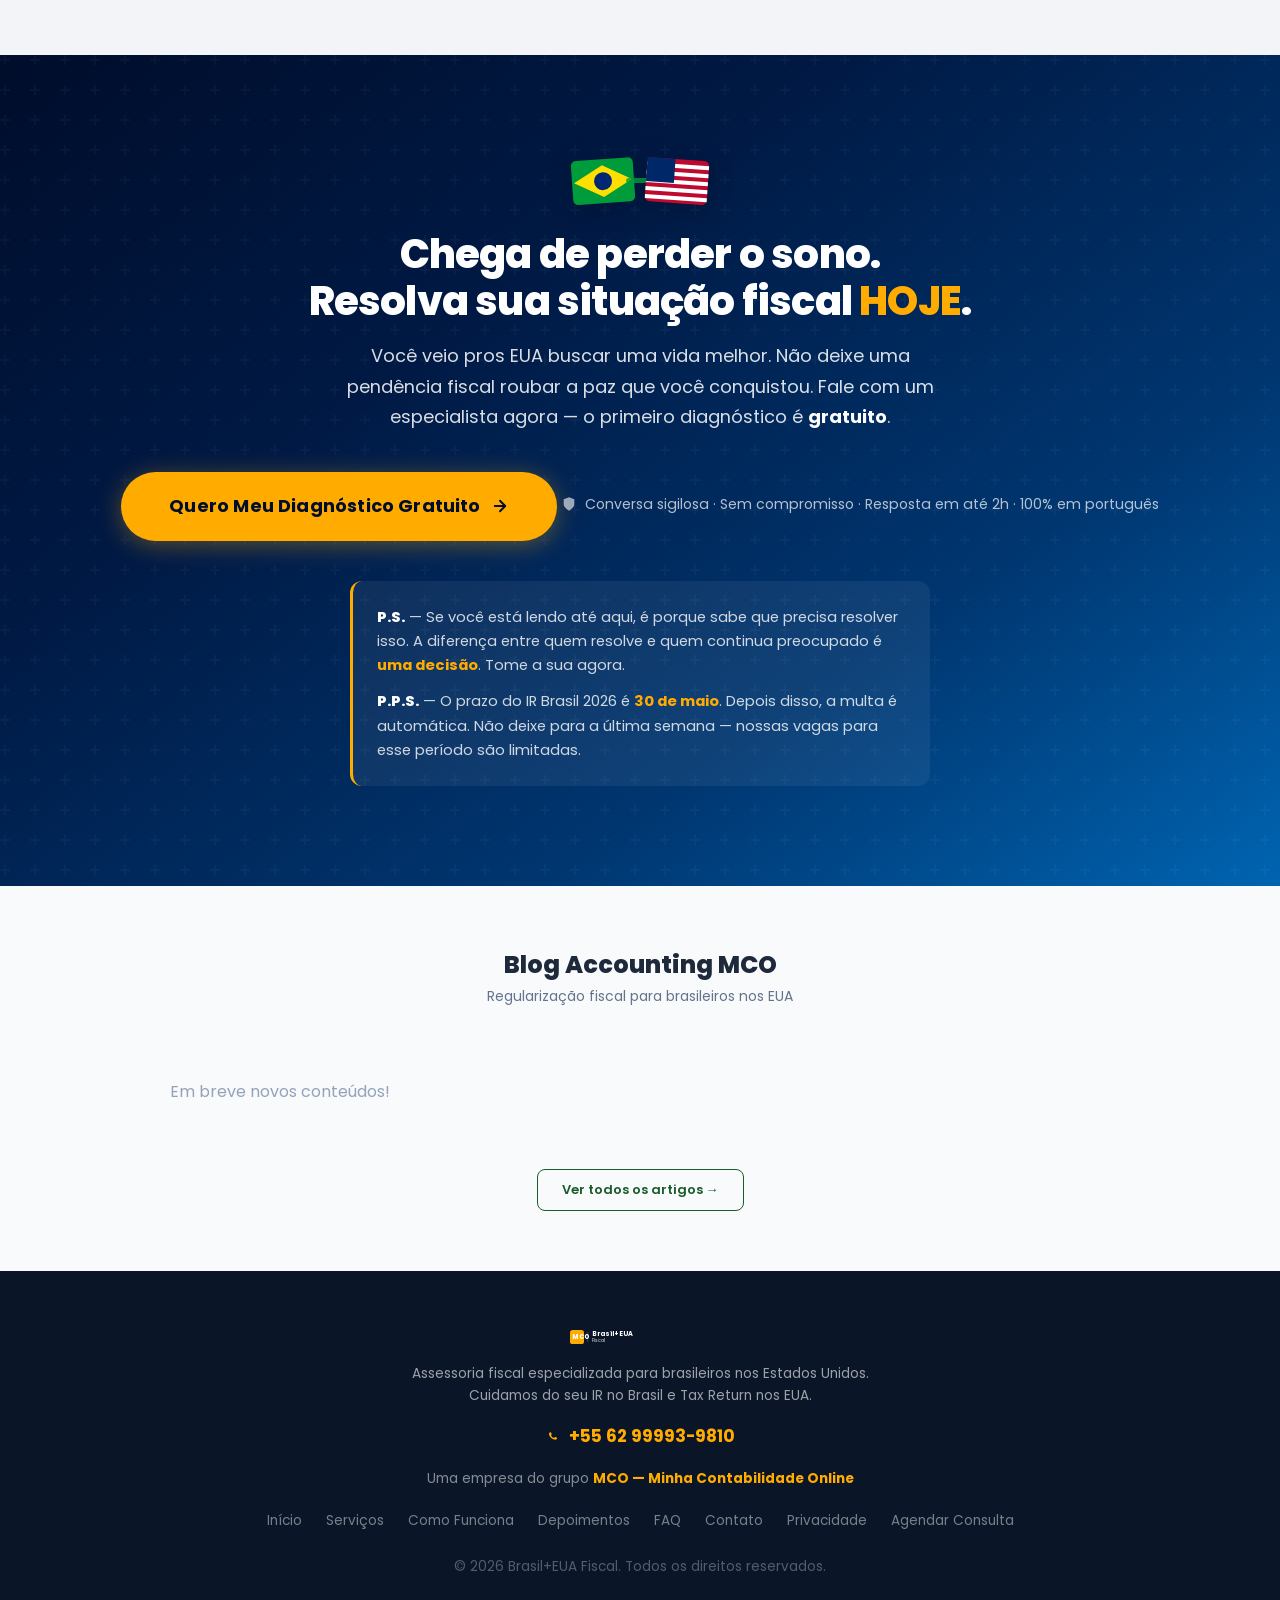
==== commit 57f61134: "feat: link Blog na navbar + seção de últimos posts Co-Authored-By: Claude Opus 4.6 (1M context) <nor" ====
--- a/index.html
+++ b/index.html
@@ -79,6 +79,7 @@
                 <a href="#como-funciona">Como Funciona</a>
                 <a href="#depoimentos">Depoimentos</a>
                 <a href="#faq">FAQ</a>
+                <a href="https://blog.accountingmco.com" style="color:#16a34a;font-weight:700">Blog</a>
             </div>
 
             <a href="#formulario" class="navbar-cta">
@@ -1001,6 +1002,18 @@
          FOOTER
          ============================================ -->
     </main>
+    <!-- Blog -->
+    <section style="padding:60px 0;background:#f8fafc">
+      <div style="max-width:1100px;margin:0 auto;padding:0 20px">
+        <div style="text-align:center;margin-bottom:32px"><h2 style="font-size:24px;font-weight:800;color:#1e293b">Blog Accounting MCO</h2><p style="color:#64748b;font-size:14px">Regularização fiscal para brasileiros nos EUA</p></div>
+        <div id="blogGrid" style="display:grid;grid-template-columns:repeat(auto-fill,minmax(300px,1fr));gap:20px"></div>
+        <div style="text-align:center;margin-top:24px"><a href="https://blog.accountingmco.com" style="display:inline-block;padding:10px 24px;border:1px solid #1a5c2a;color:#1a5c2a;border-radius:8px;font-size:13px;font-weight:600;text-decoration:none">Ver todos os artigos →</a></div>
+      </div>
+    </section>
+    <script>
+    fetch('https://wvfceibnzxrzdueoablw.supabase.co/rest/v1/blog_artigos?empresa=eq.accountingmco&status=eq.publicado&select=titulo,slug,meta_description,image_url,created_at&order=created_at.desc&limit=3',{headers:{apikey:'eyJhbGciOiJIUzI1NiIsInR5cCI6IkpXVCJ9.eyJpc3MiOiJzdXBhYmFzZSIsInJlZiI6Ind2ZmNlaWJuenhyemR1ZW9hYmx3Iiwicm9sZSI6ImFub24iLCJpYXQiOjE3NzQ1MjA2MjgsImV4cCI6MjA5MDA5NjYyOH0.eKQdaIO9079hogoRNLHzTUB9ElGdJToNxNWo8-d1sBA'}}).then(r=>r.json()).then(a=>{var g=document.getElementById('blogGrid');if(!a||!a.length){g.innerHTML='<p style="text-align:center;color:#94a3b8;padding:40px">Em breve novos conteúdos!</p>';return;}g.innerHTML=a.map(function(p){var d=new Date(p.created_at).toLocaleDateString('pt-BR',{day:'2-digit',month:'short',year:'numeric'});var img=p.image_url?'<img src="'+p.image_url+'" alt="'+p.titulo+'" style="width:100%;height:180px;object-fit:cover;display:block" loading="lazy">':'<div style="height:180px;background:linear-gradient(135deg,#1a5c2a20,#1a5c2a08)"></div>';return '<a href="https://blog.accountingmco.com/'+p.slug+'" target="_blank" style="background:#fff;border-radius:10px;border:1px solid #e2e8f0;overflow:hidden;text-decoration:none;color:inherit;display:block">'+img+'<div style="padding:16px"><h3 style="font-size:15px;font-weight:700;color:#1e293b;margin-bottom:6px">'+p.titulo+'</h3><p style="font-size:12px;color:#64748b;margin-bottom:8px">'+(p.meta_description||'').substring(0,100)+'...</p><span style="font-size:11px;color:#94a3b8">📅 '+d+'</span></div></a>';}).join('');}).catch(function(){document.getElementById('blogGrid').innerHTML='<p style="text-align:center;color:#94a3b8;padding:40px">Em breve novos conteúdos!</p>';});
+    </script>
+
     <footer class="footer">
         <div class="container">
             <div class="footer-brand">
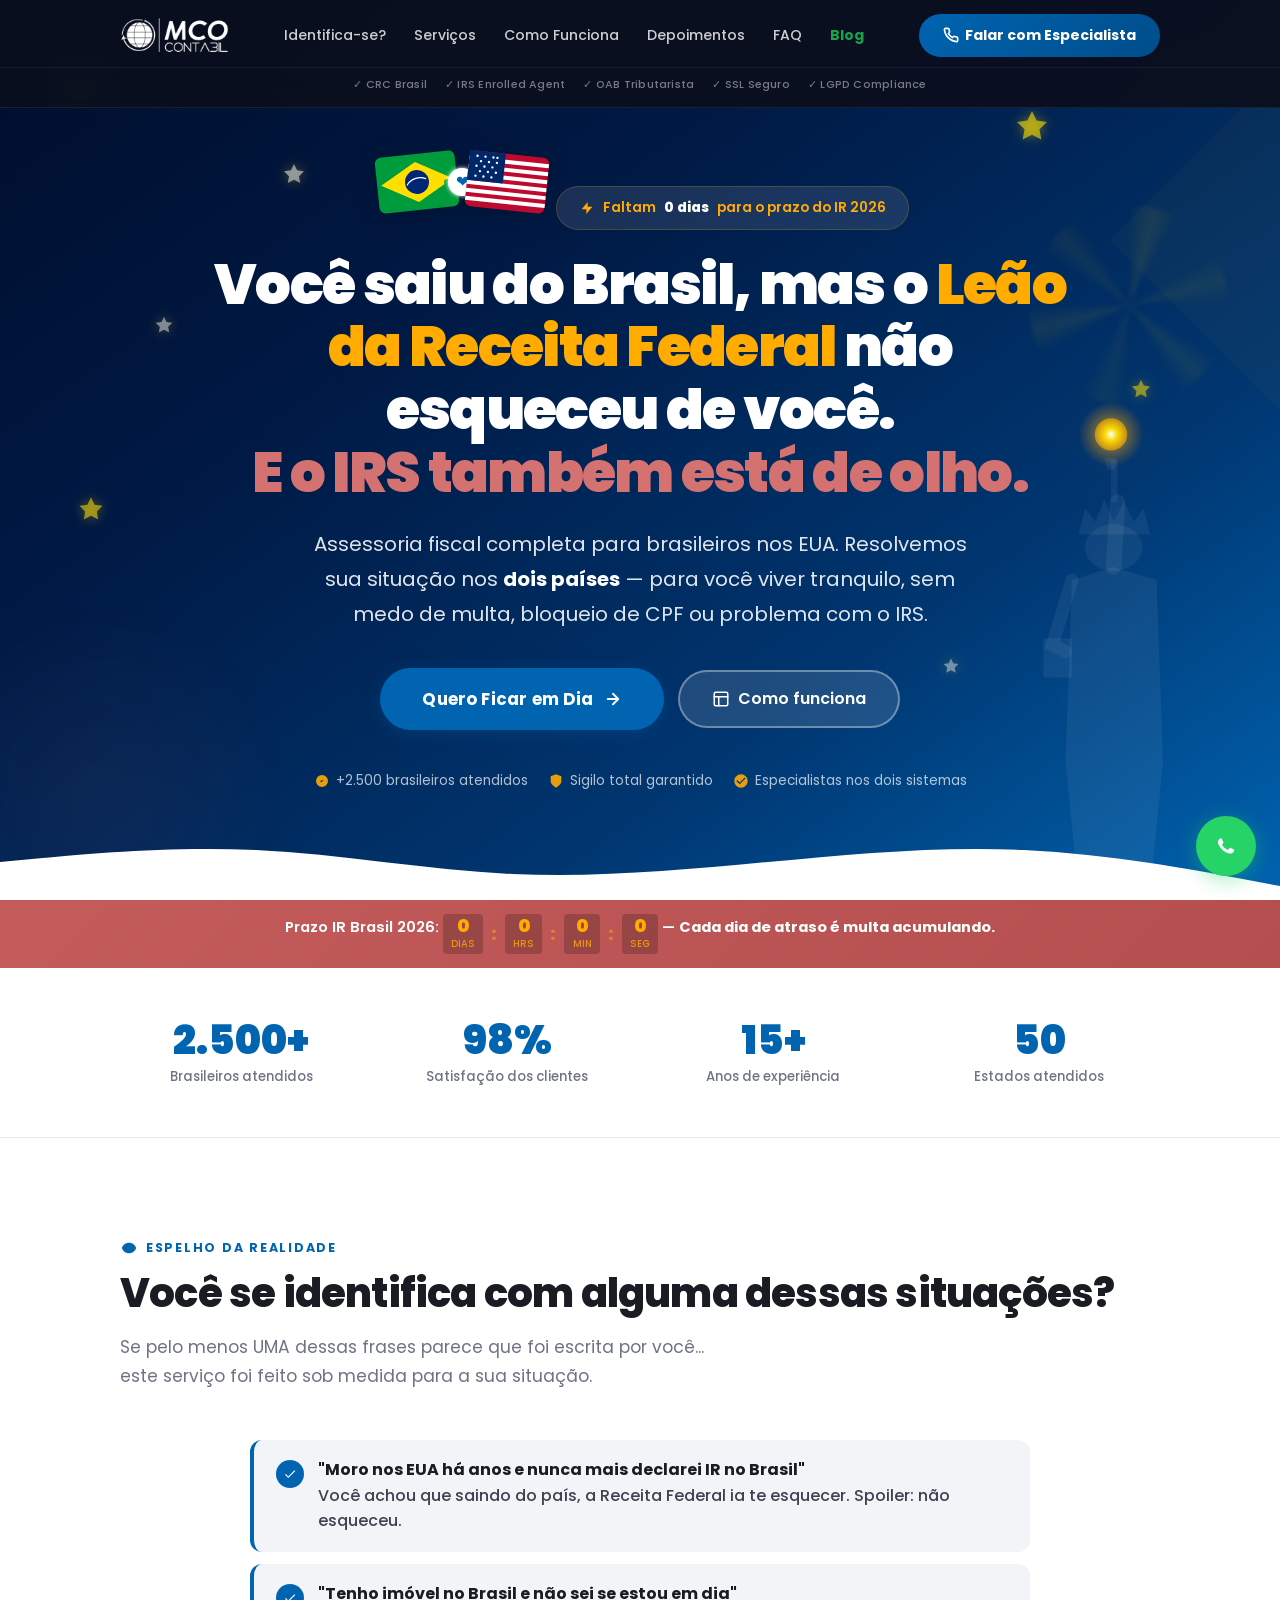
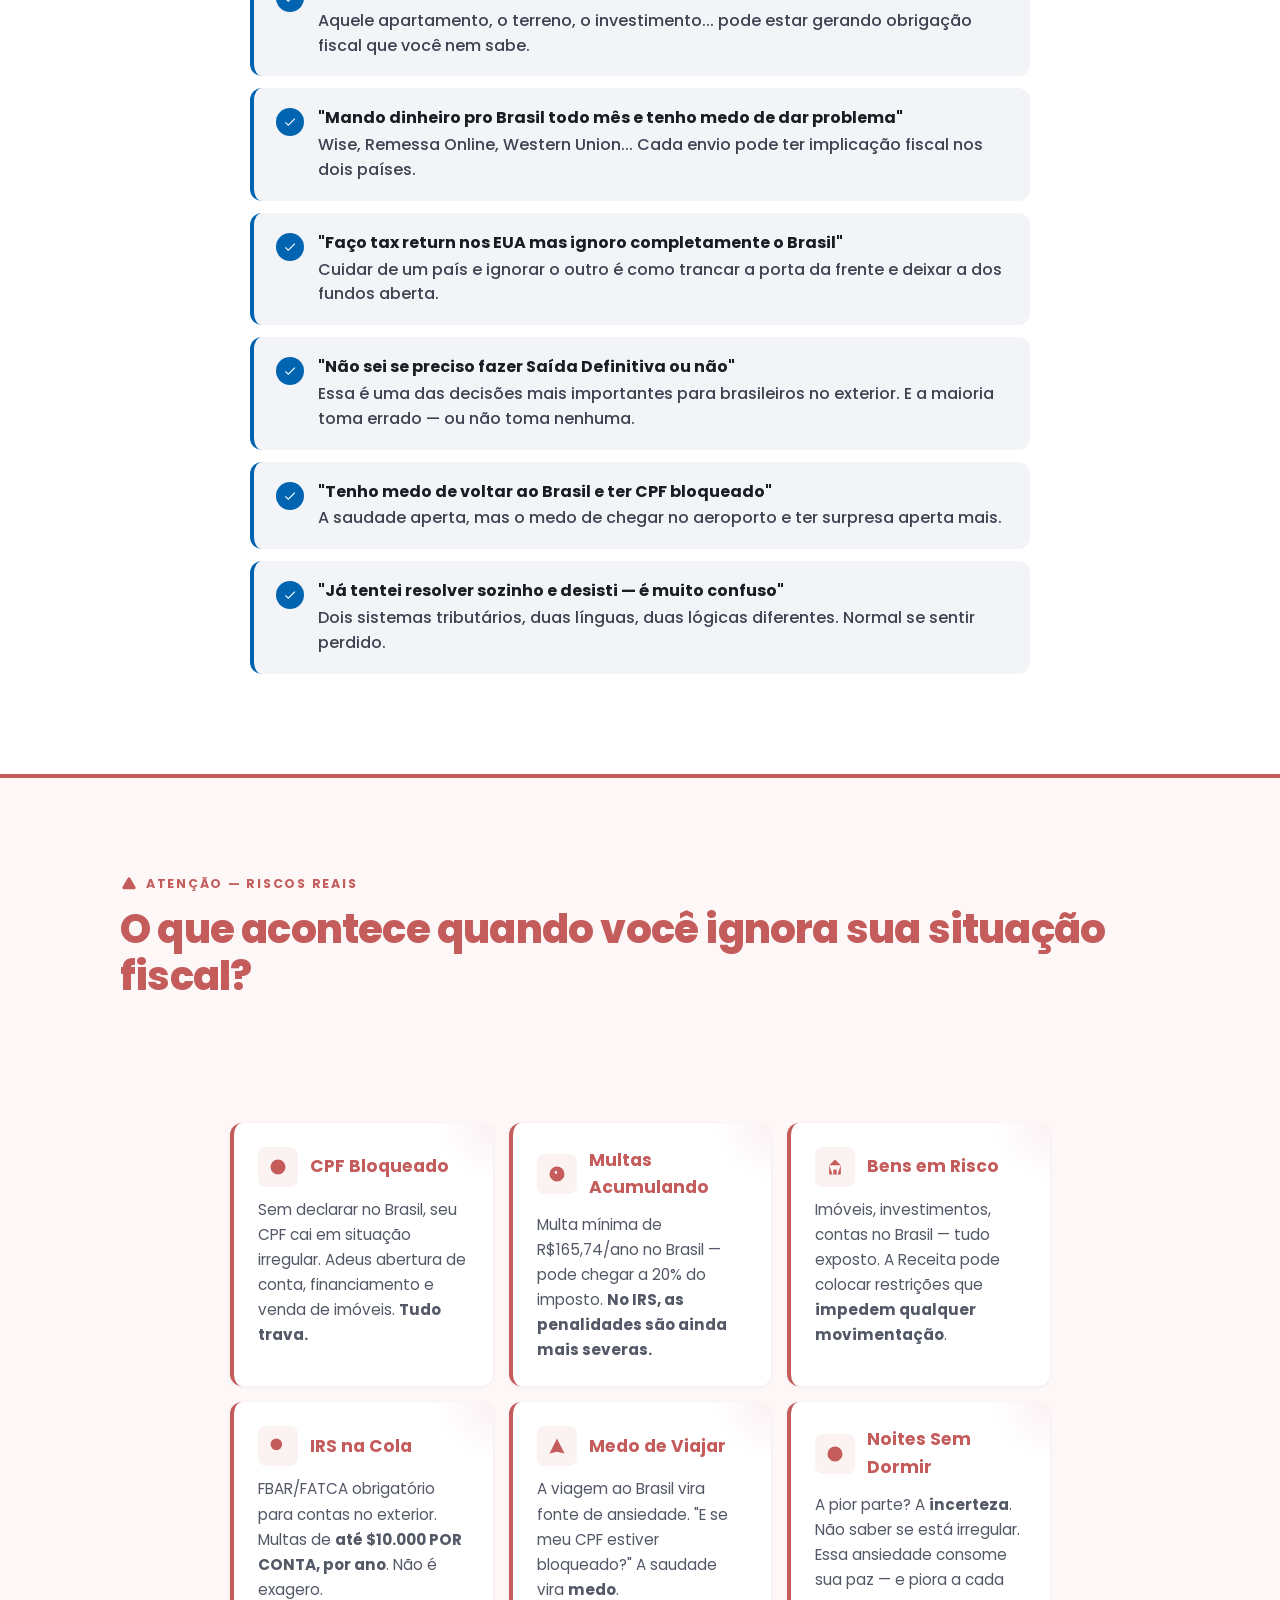
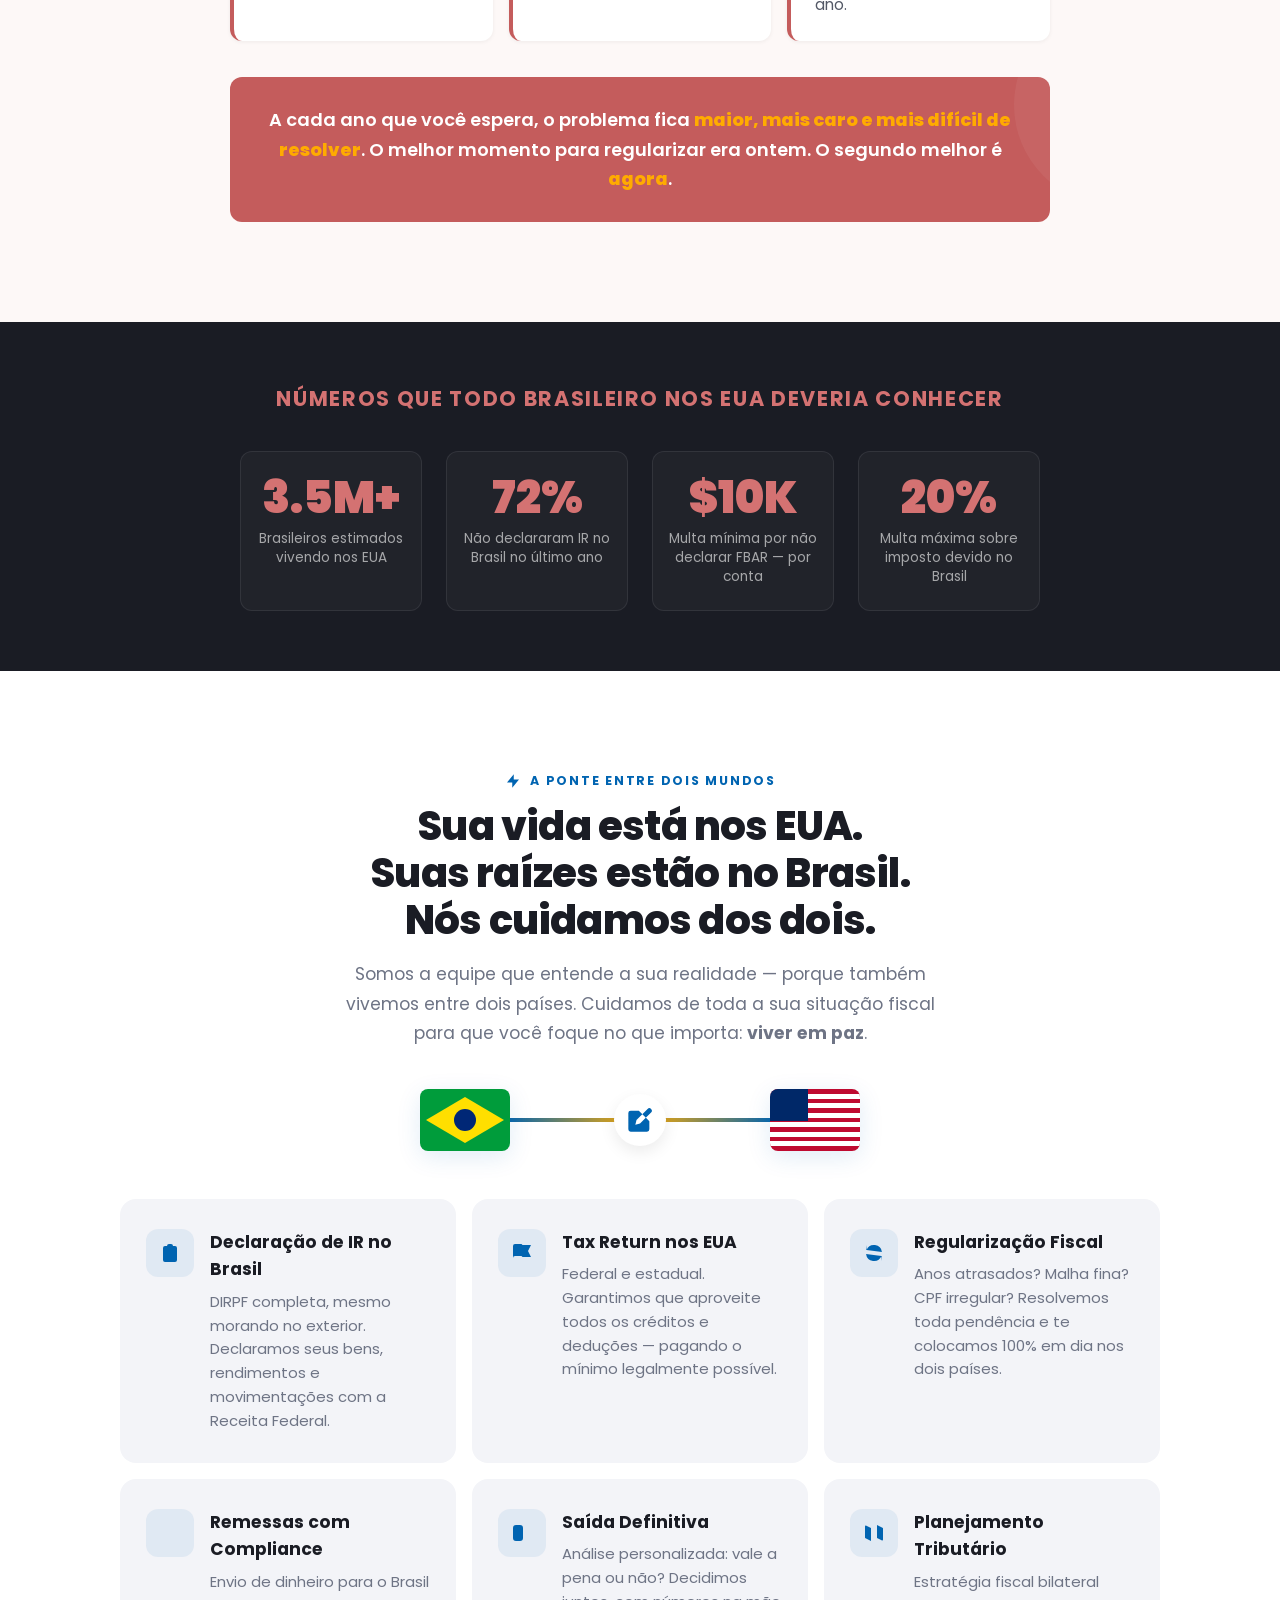
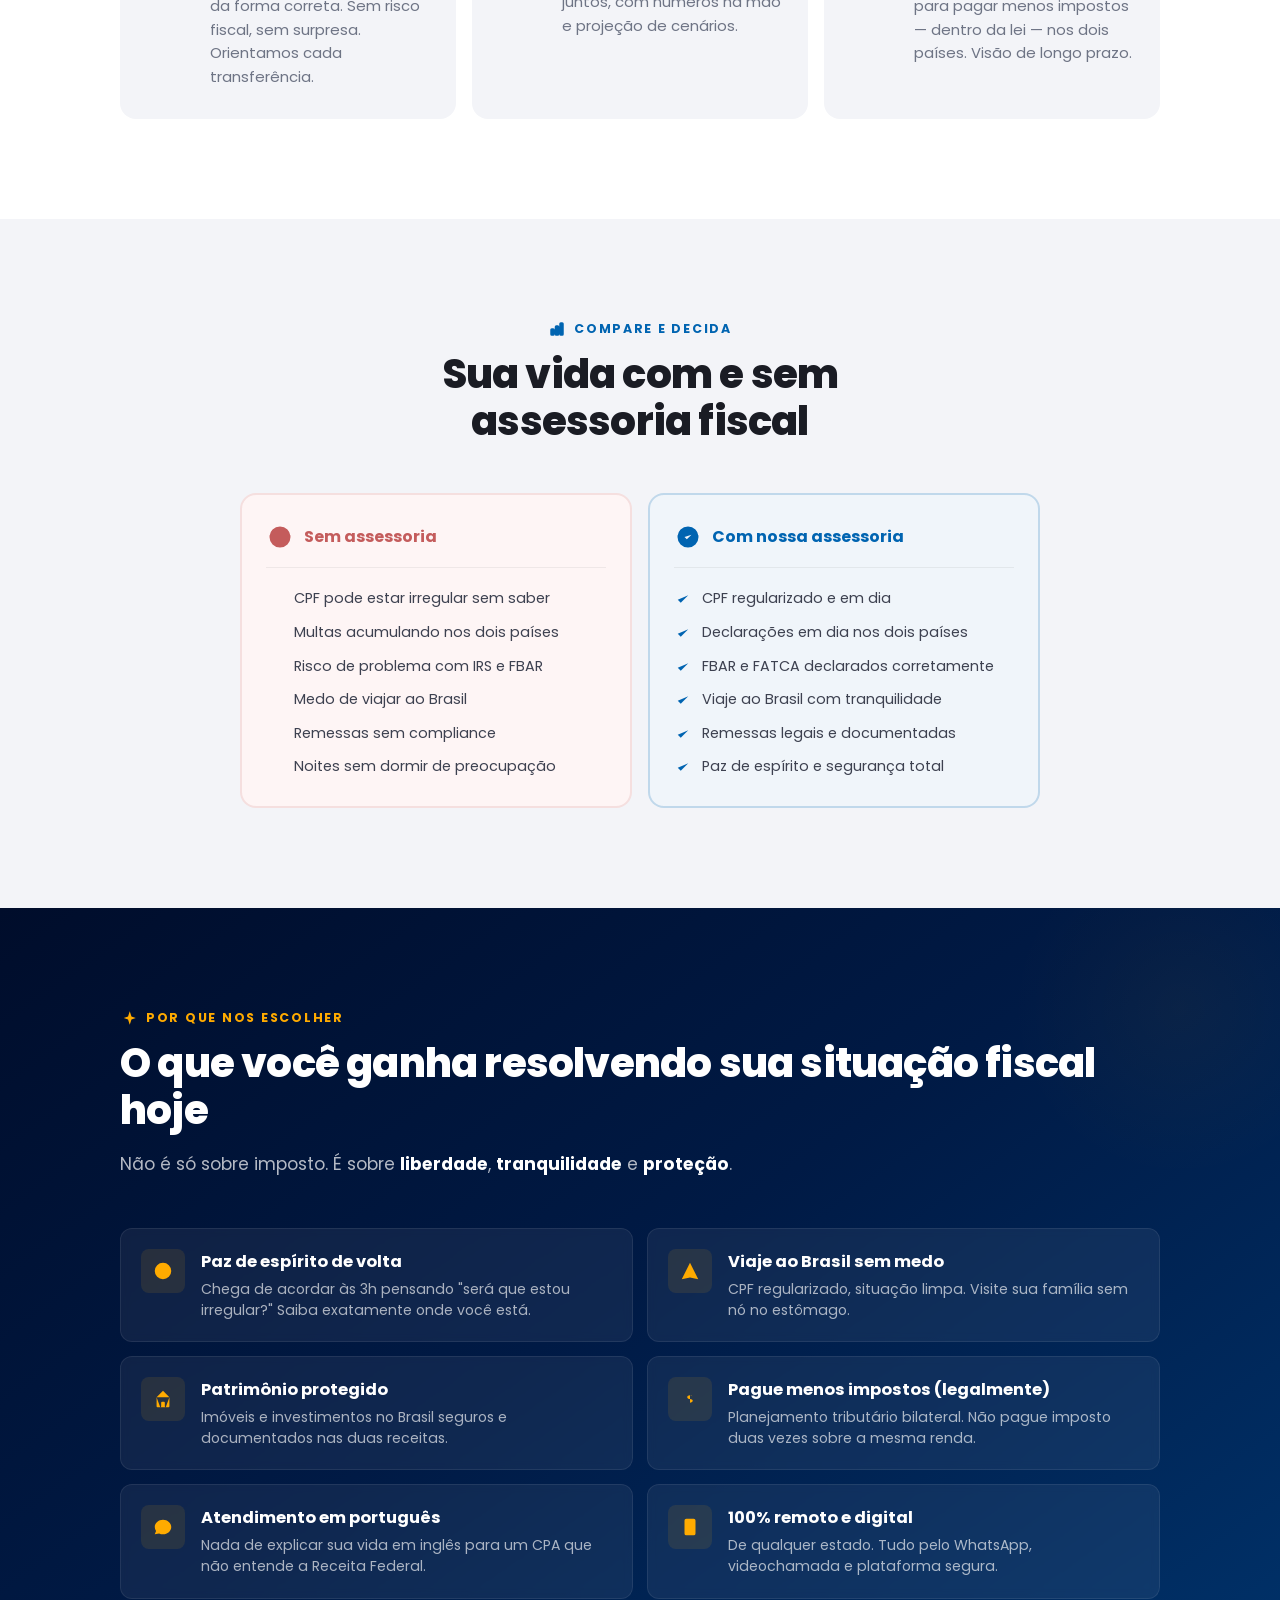
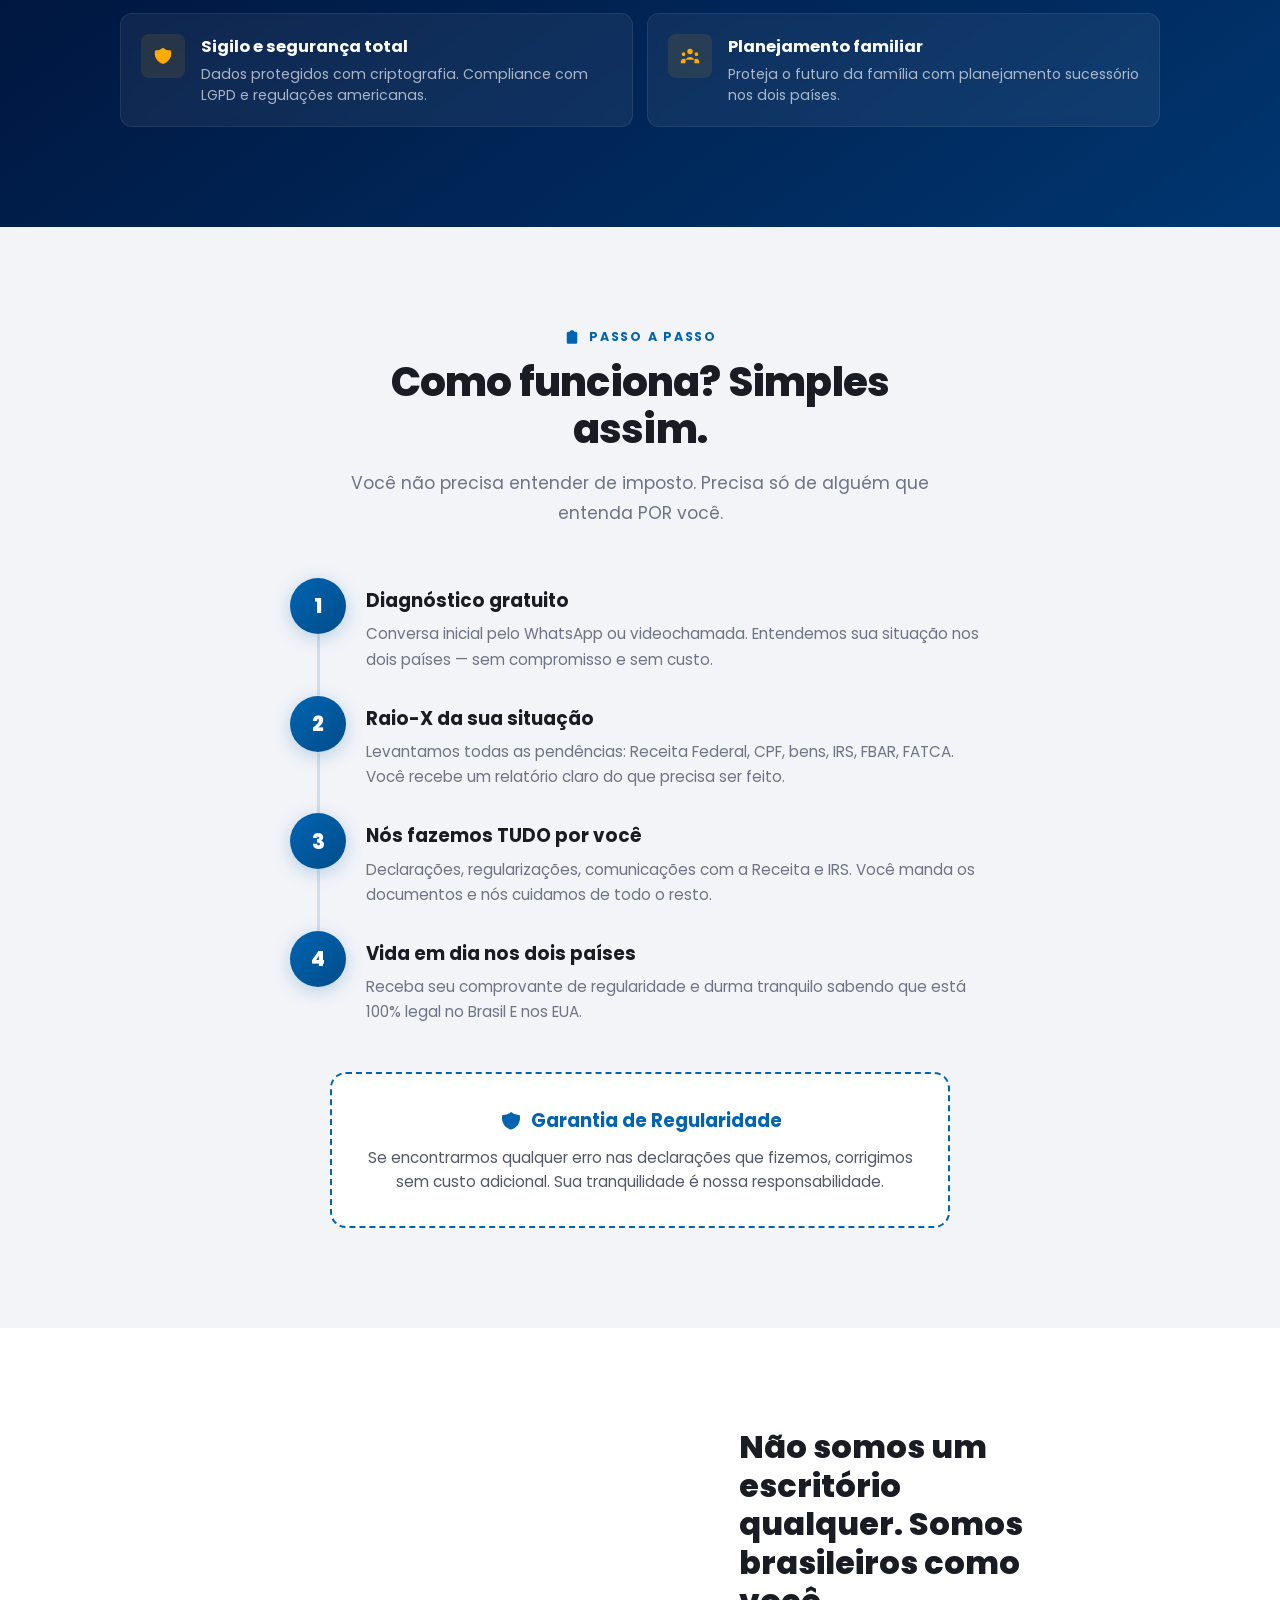
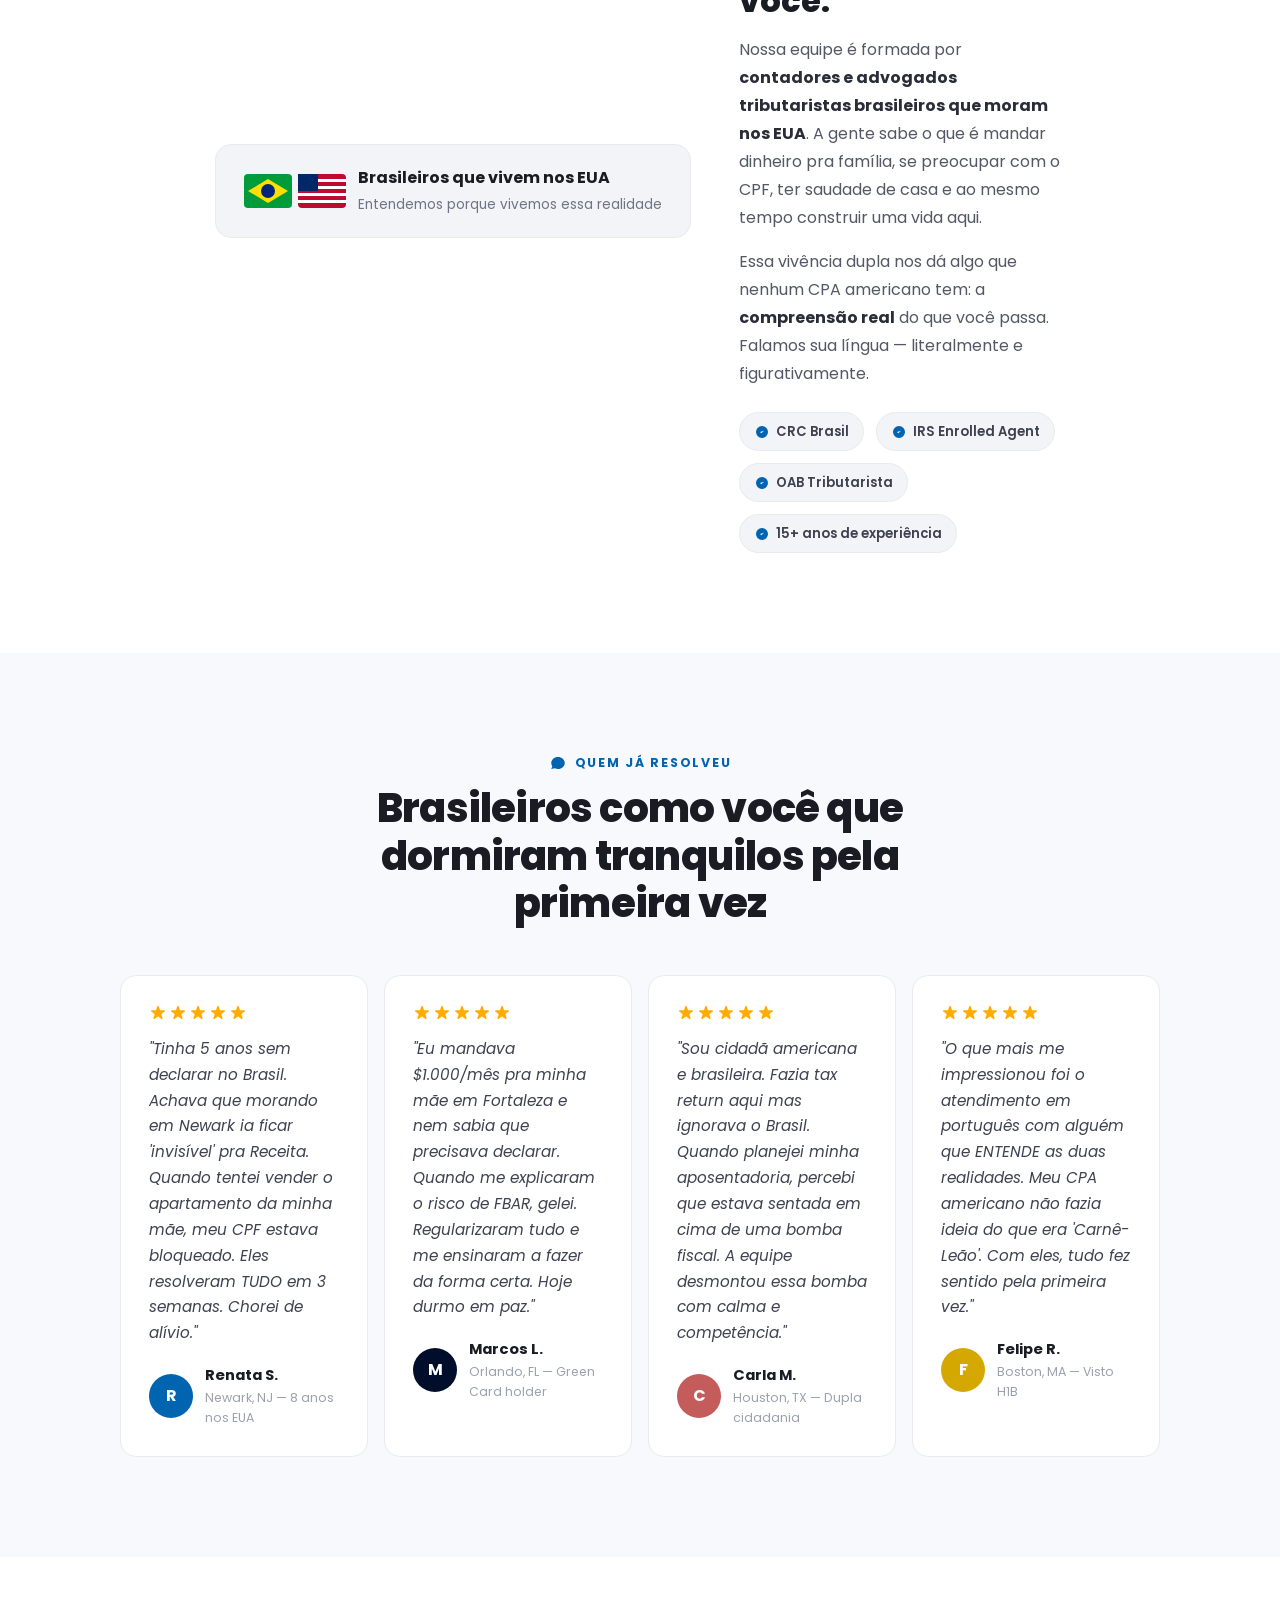
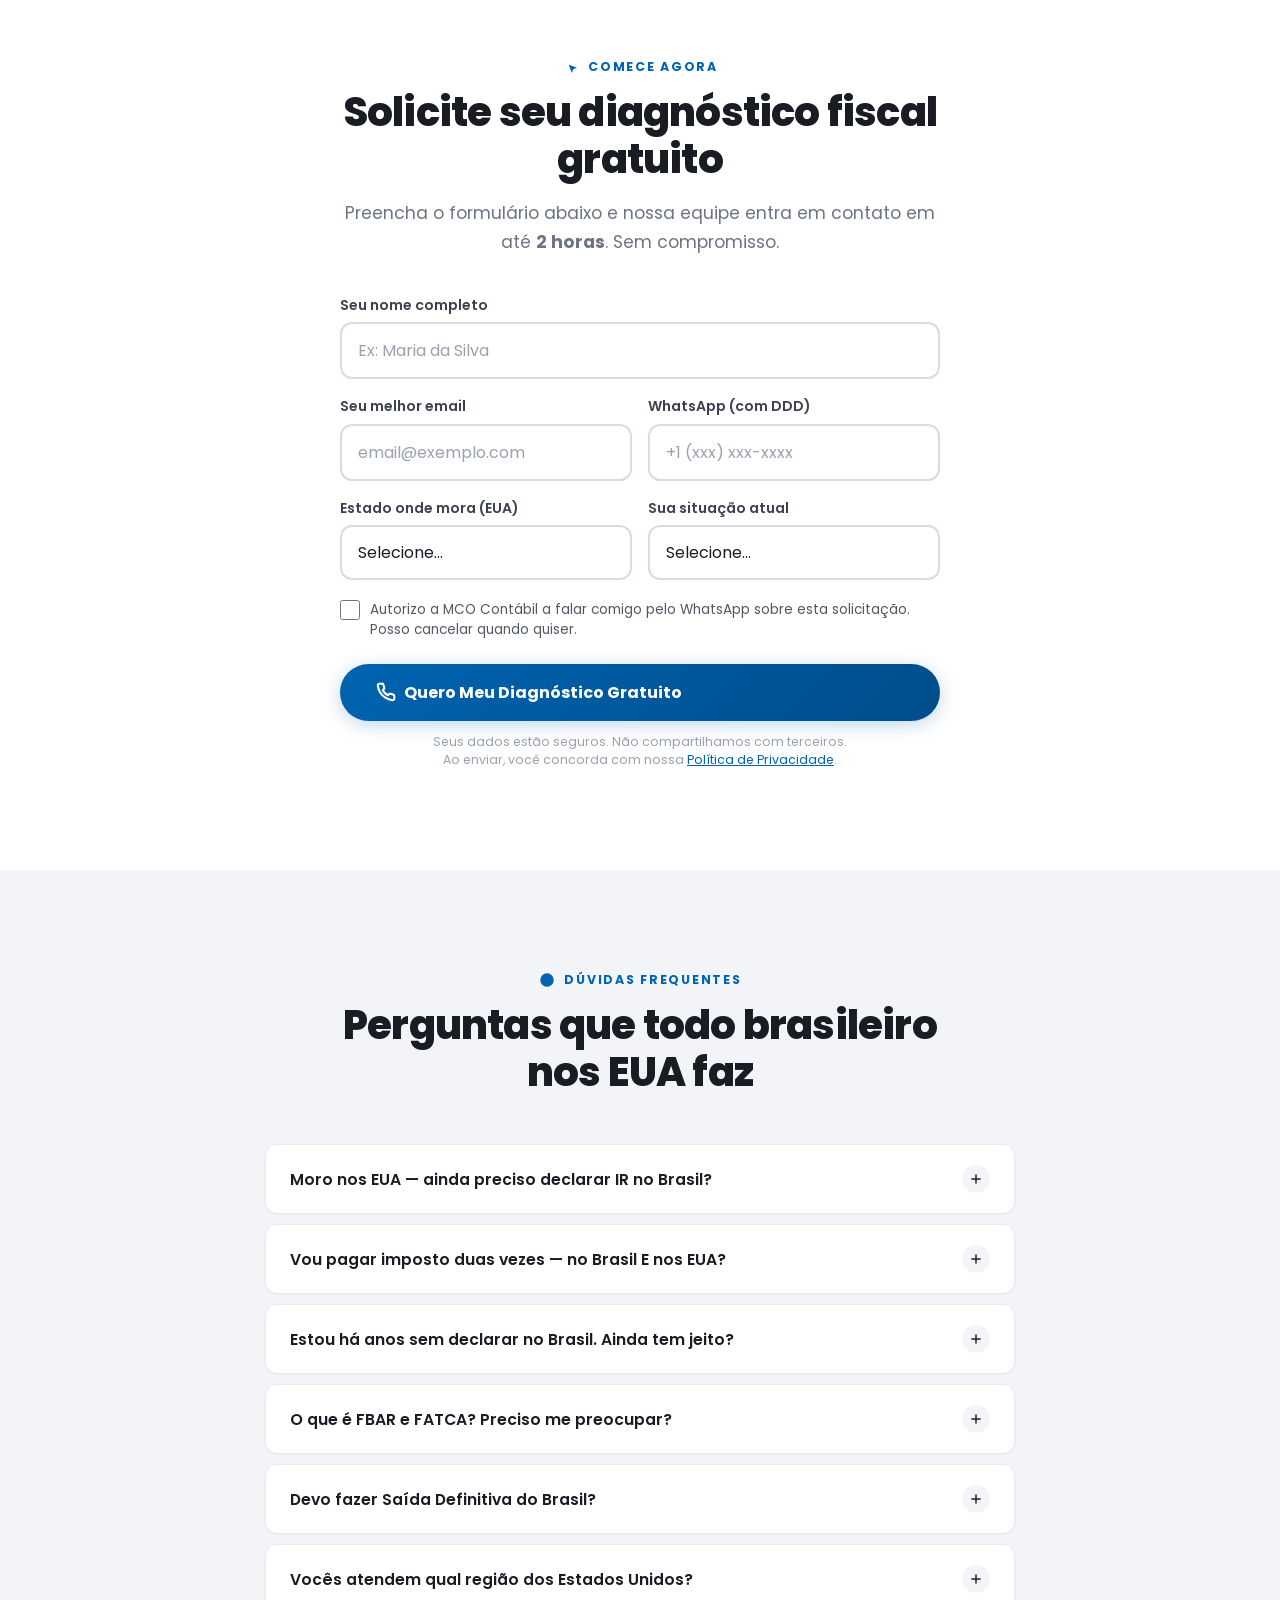
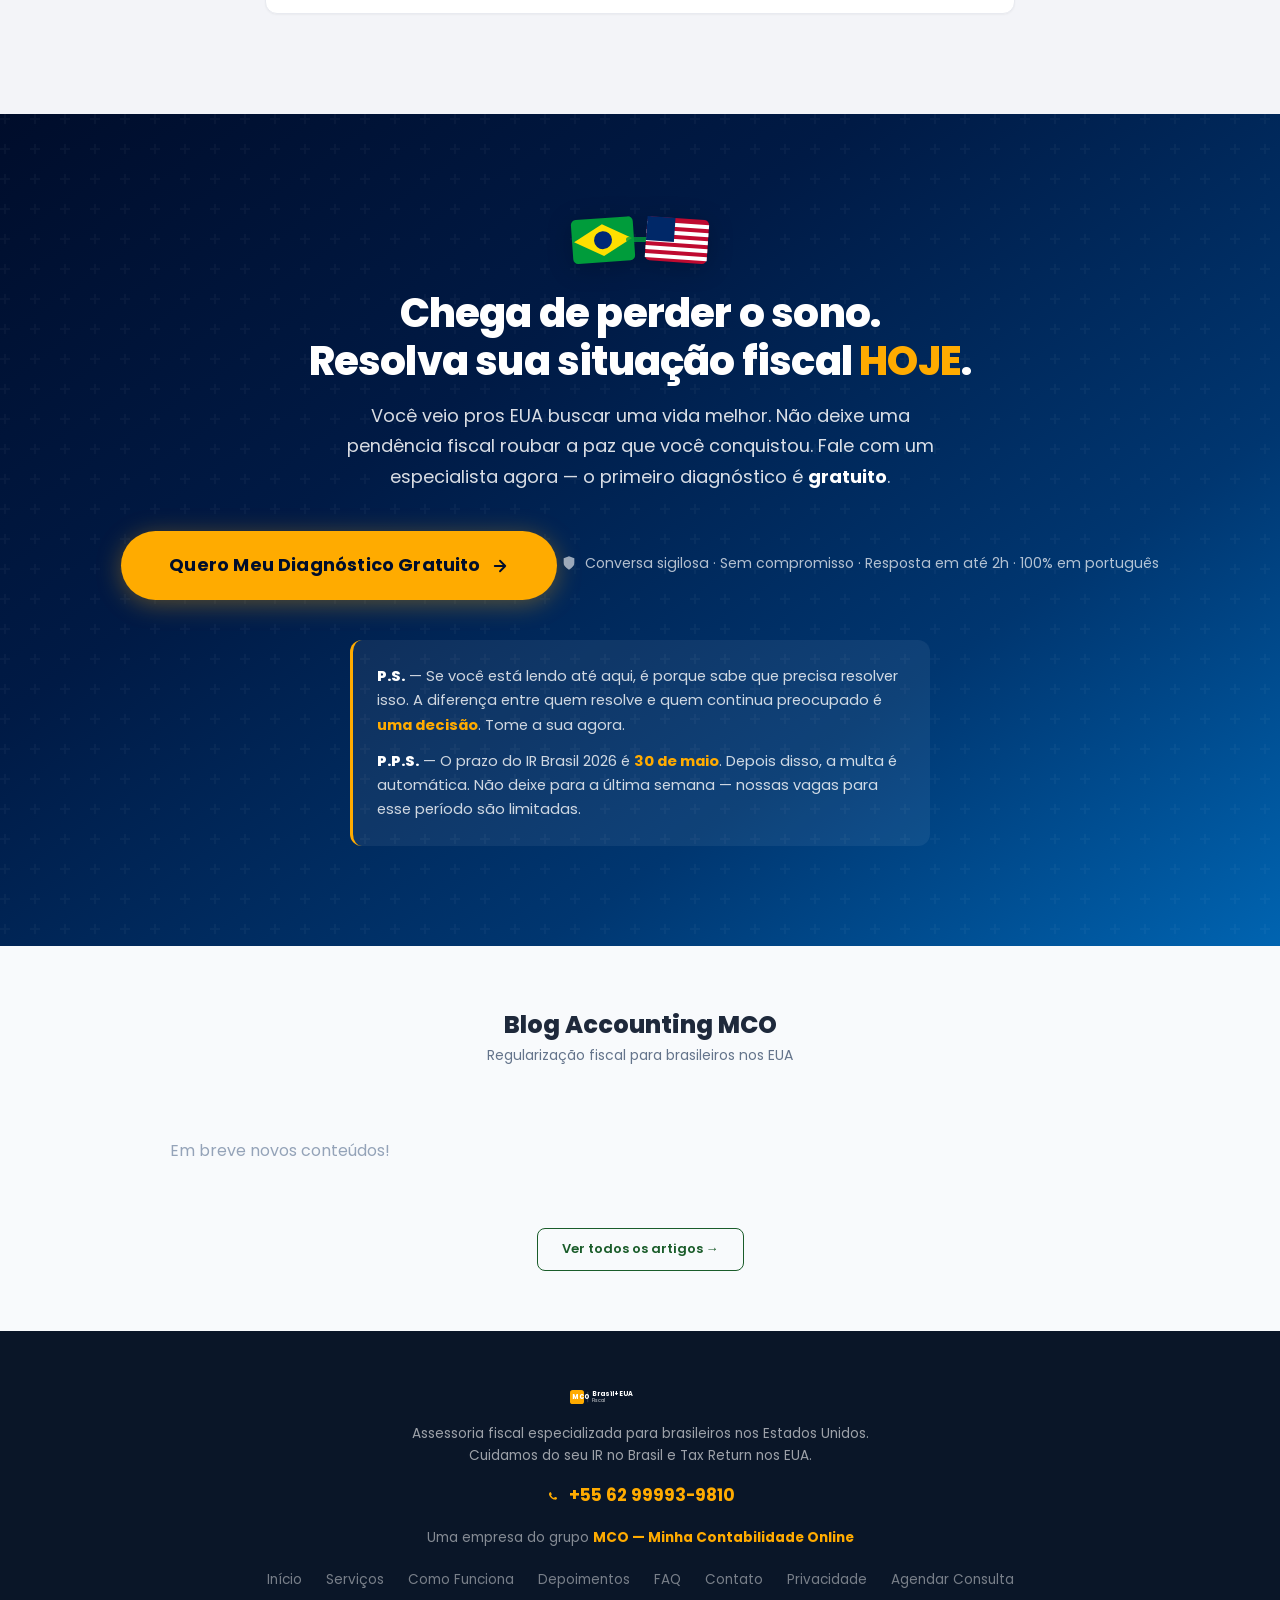
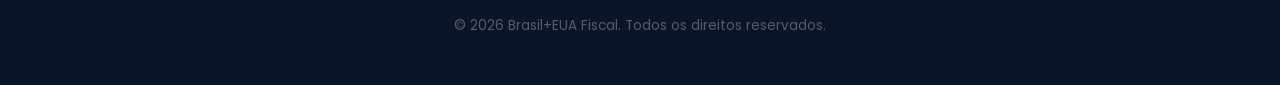
==== commit dae58488: "fix: leads vão só para o Hub, com aceite opcional de WhatsApp - Remove FormSubmit (formsubmit.co/aja" ====
--- a/index.html
+++ b/index.html
@@ -881,6 +881,11 @@
                         </div>
                     </div>
 
+                    <label class="form-consent" for="consentimento_whatsapp">
+                        <input type="checkbox" id="consentimento_whatsapp" name="consentimento_whatsapp" value="1">
+                        <span>Autorizo a MCO Contábil a falar comigo pelo WhatsApp sobre esta solicitação. Posso cancelar quando quiser.</span>
+                    </label>
+
                     <button type="submit" class="btn-green form-submit">
                         <svg width="20" height="20" viewBox="0 0 24 24" fill="none" stroke="currentColor" stroke-width="2.5" stroke-linecap="round" stroke-linejoin="round"><path d="M22 16.92v3a2 2 0 01-2.18 2 19.79 19.79 0 01-8.63-3.07 19.5 19.5 0 01-6-6A19.79 19.79 0 012.12 4.18 2 2 0 014.11 2h3a2 2 0 012 1.72c.127.96.361 1.903.7 2.81a2 2 0 01-.45 2.11L8.09 9.91a16 16 0 006 6l1.27-1.27a2 2 0 012.11-.45c.907.339 1.85.573 2.81.7A2 2 0 0122 16.92z"/></svg>
                         Quero Meu Diagnóstico Gratuito
--- a/css/styles.css
+++ b/css/styles.css
@@ -2067,6 +2067,28 @@
     margin-top: 8px;
 }
 
+/* Aceite opcional de WhatsApp (LGPD): desmarcado por padrão, o label inteiro é clicável */
+.form-consent {
+    display: flex;
+    align-items: flex-start;
+    gap: 10px;
+    margin: 4px 0 16px;
+    font-size: 0.85rem;
+    line-height: 1.45;
+    color: var(--gray-600);
+    cursor: pointer;
+    text-align: left;
+}
+
+.form-consent input[type="checkbox"] {
+    flex: 0 0 auto;
+    width: 20px;
+    height: 20px;
+    margin: 0;
+    accent-color: var(--br-green);
+    cursor: pointer;
+}
+
 .form-disclaimer {
     text-align: center;
     font-size: 0.78rem;
